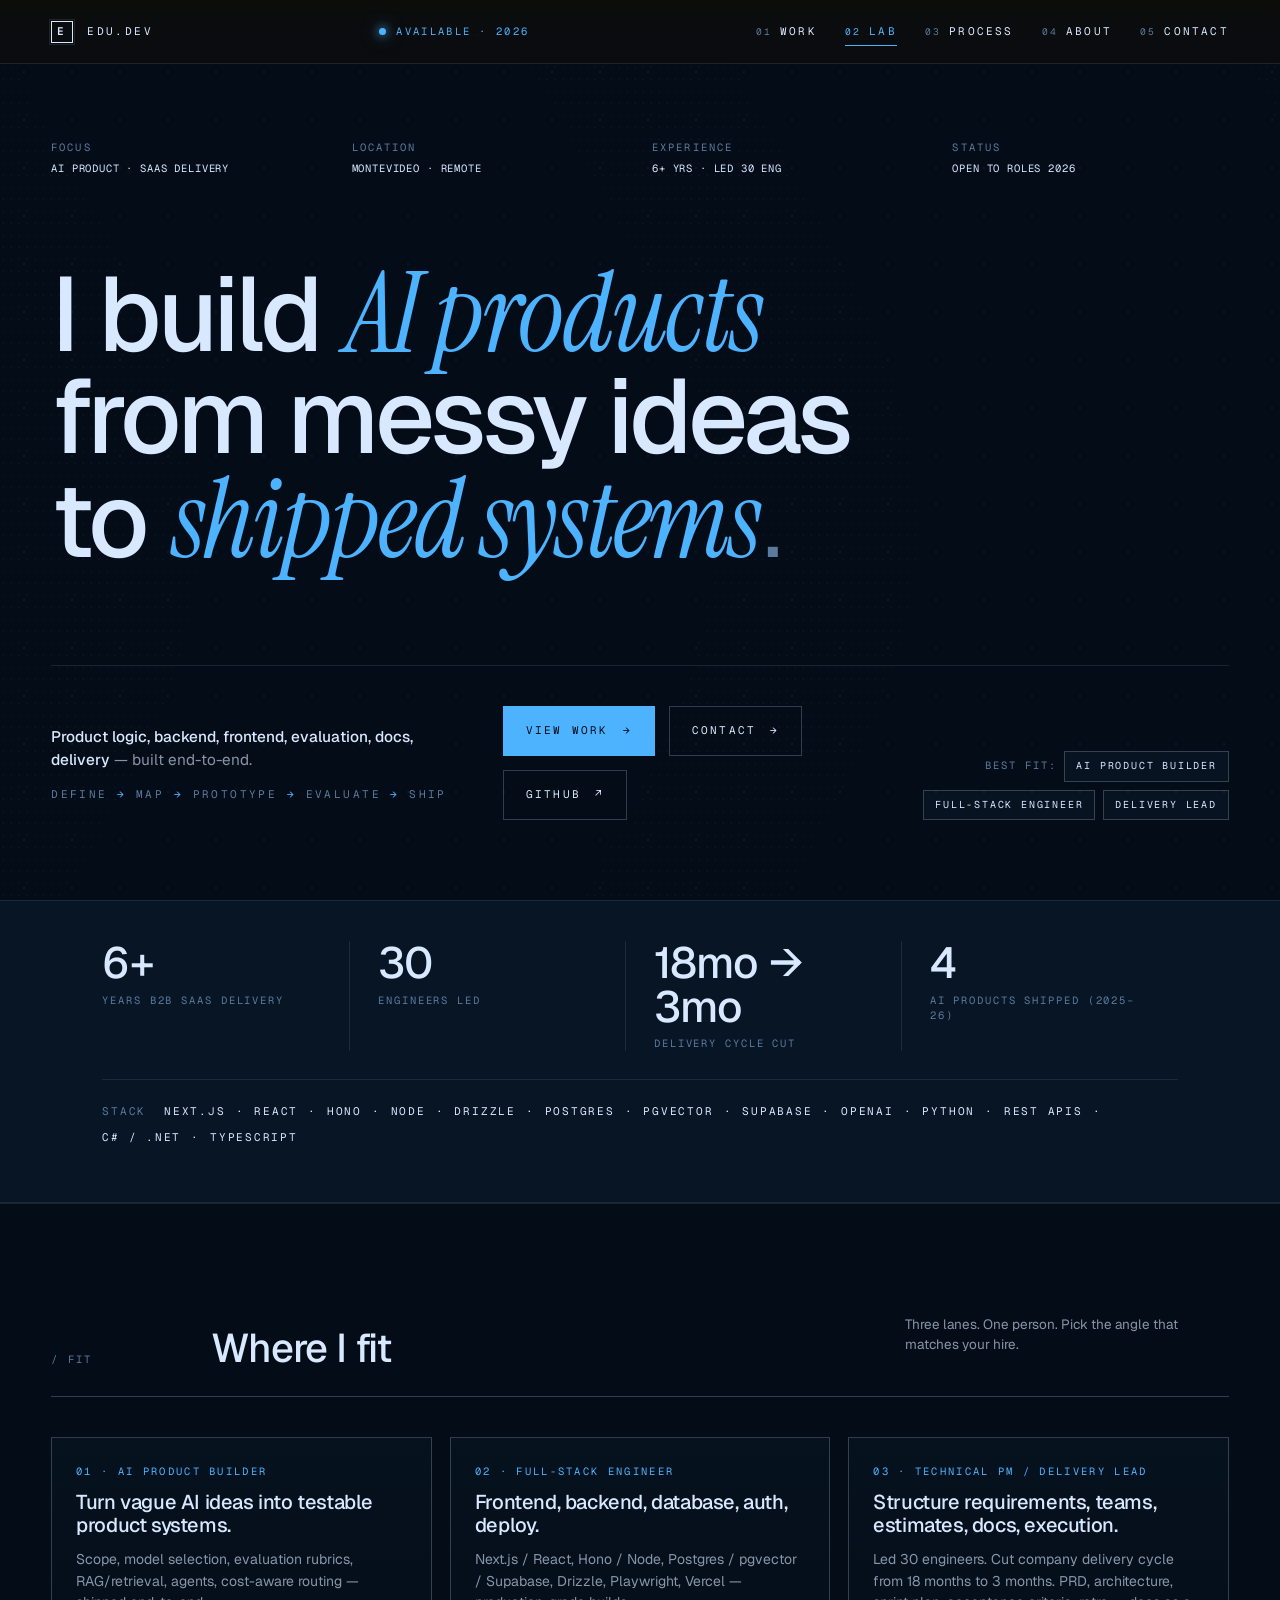
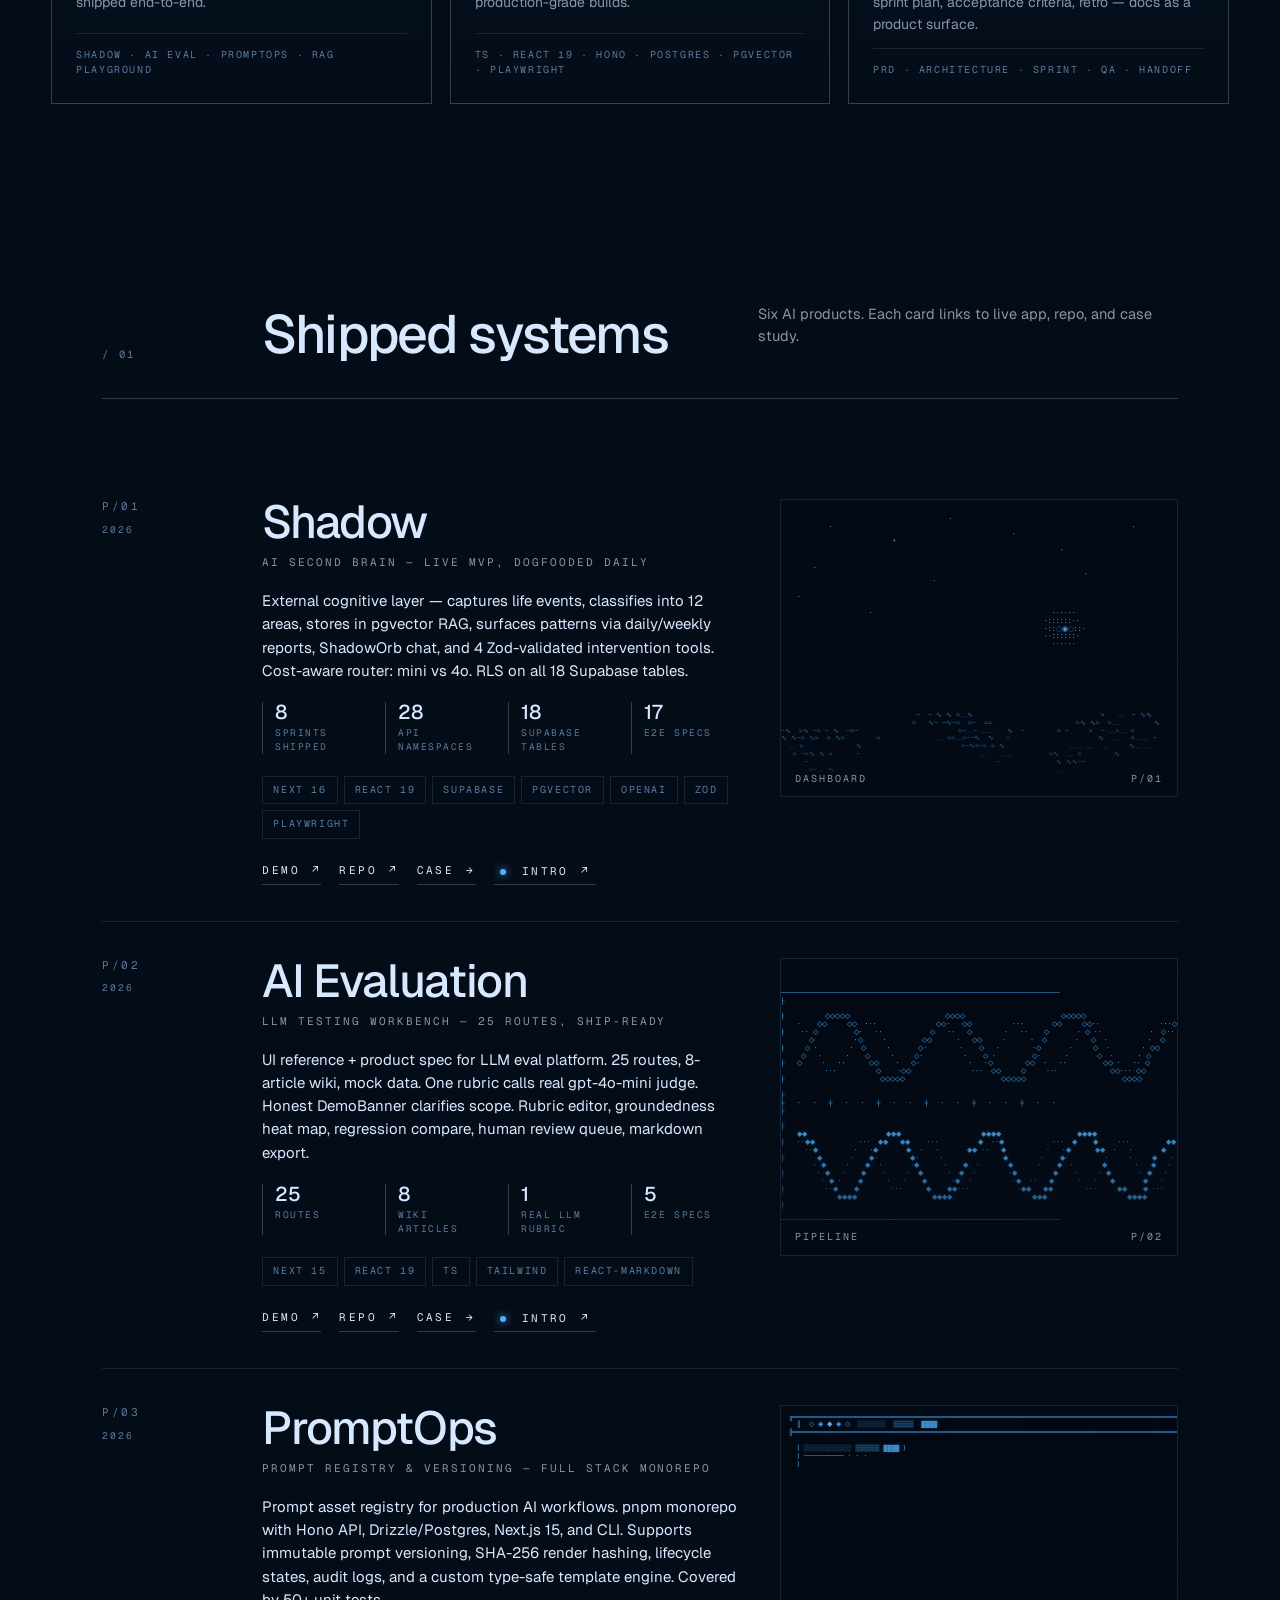
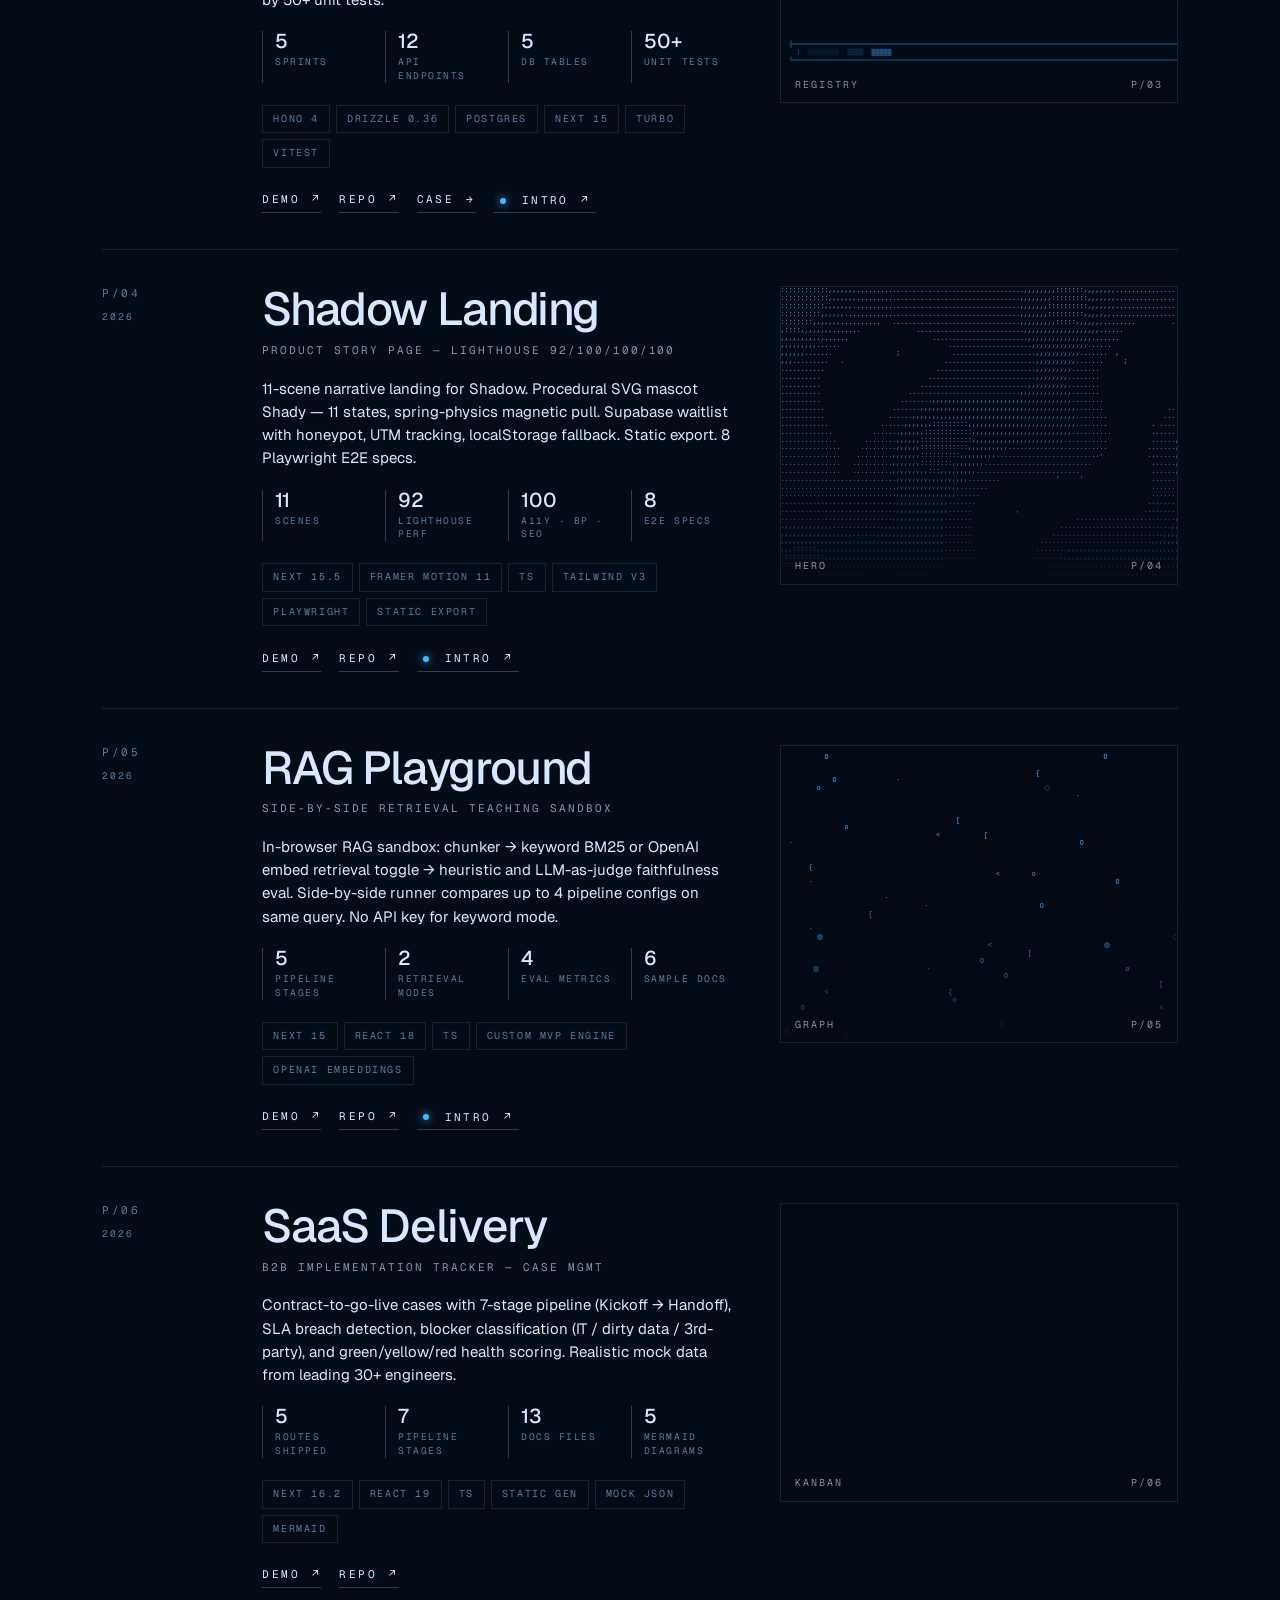
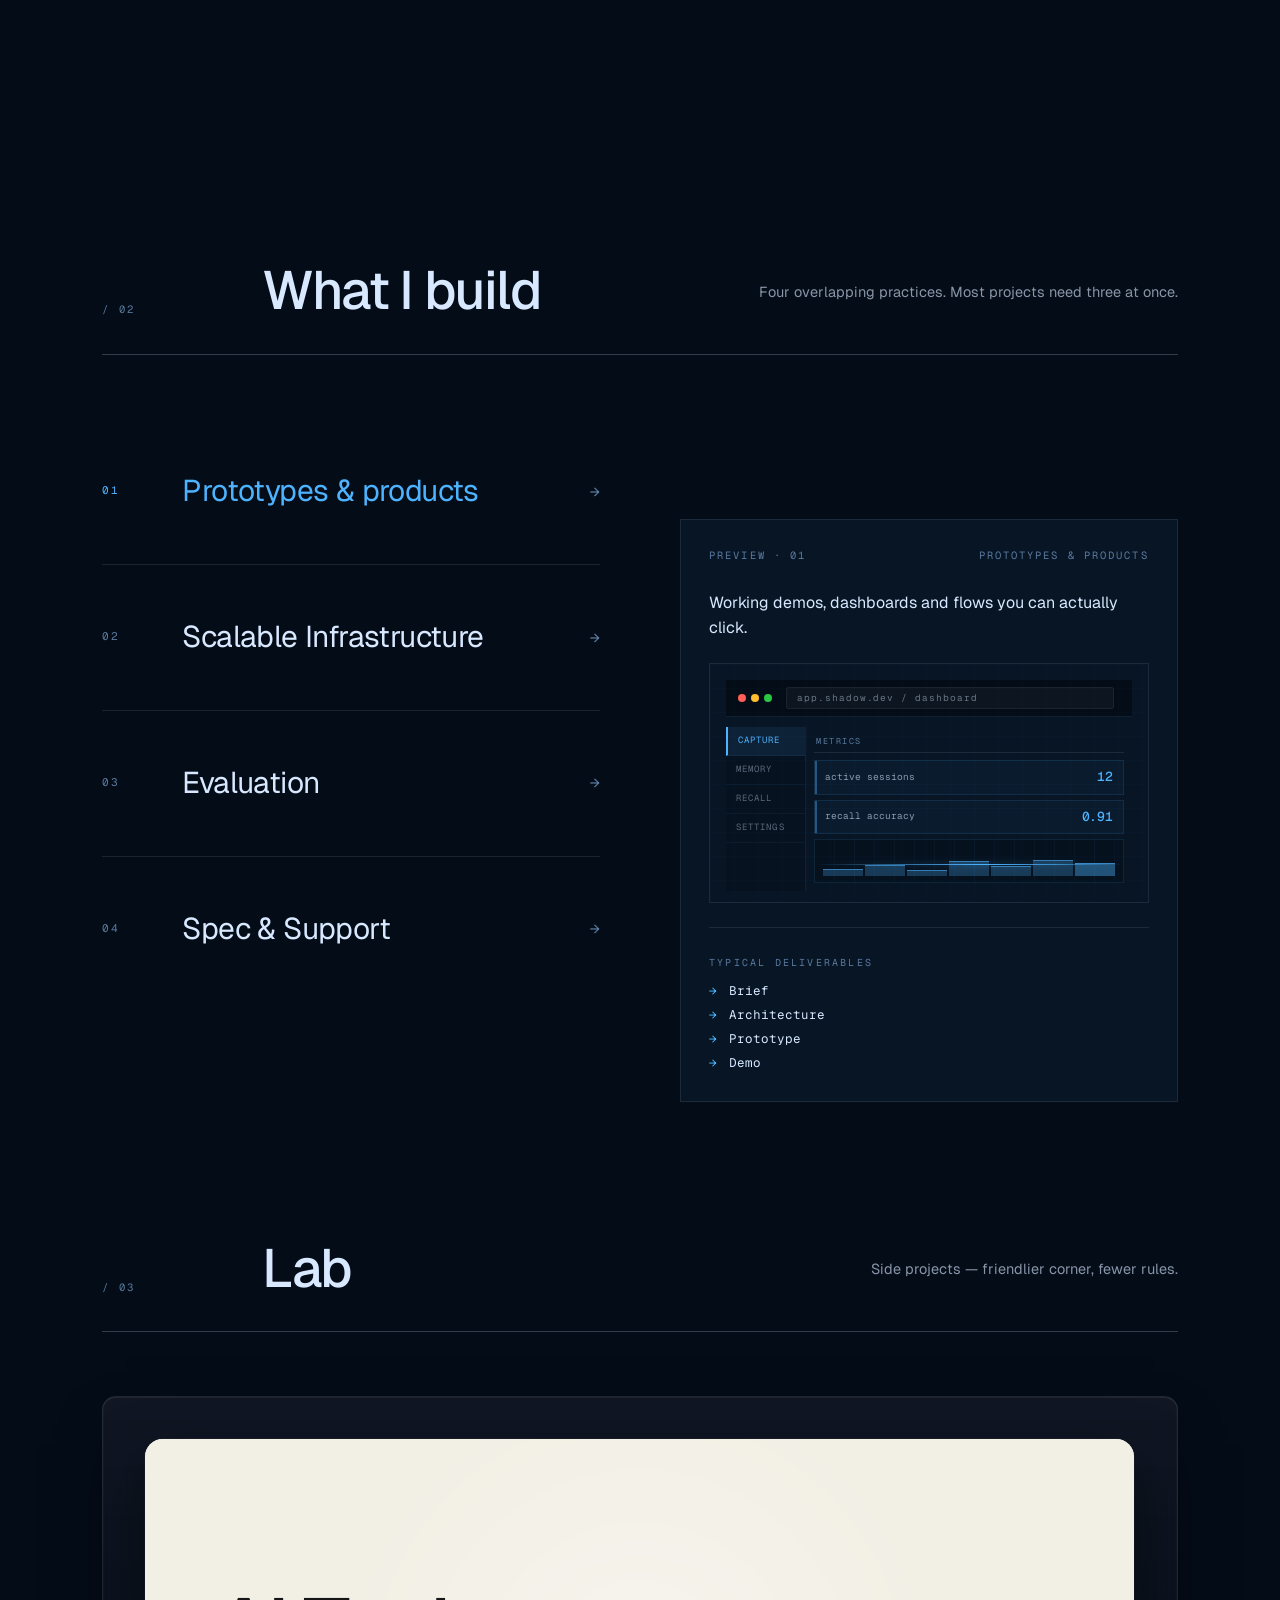
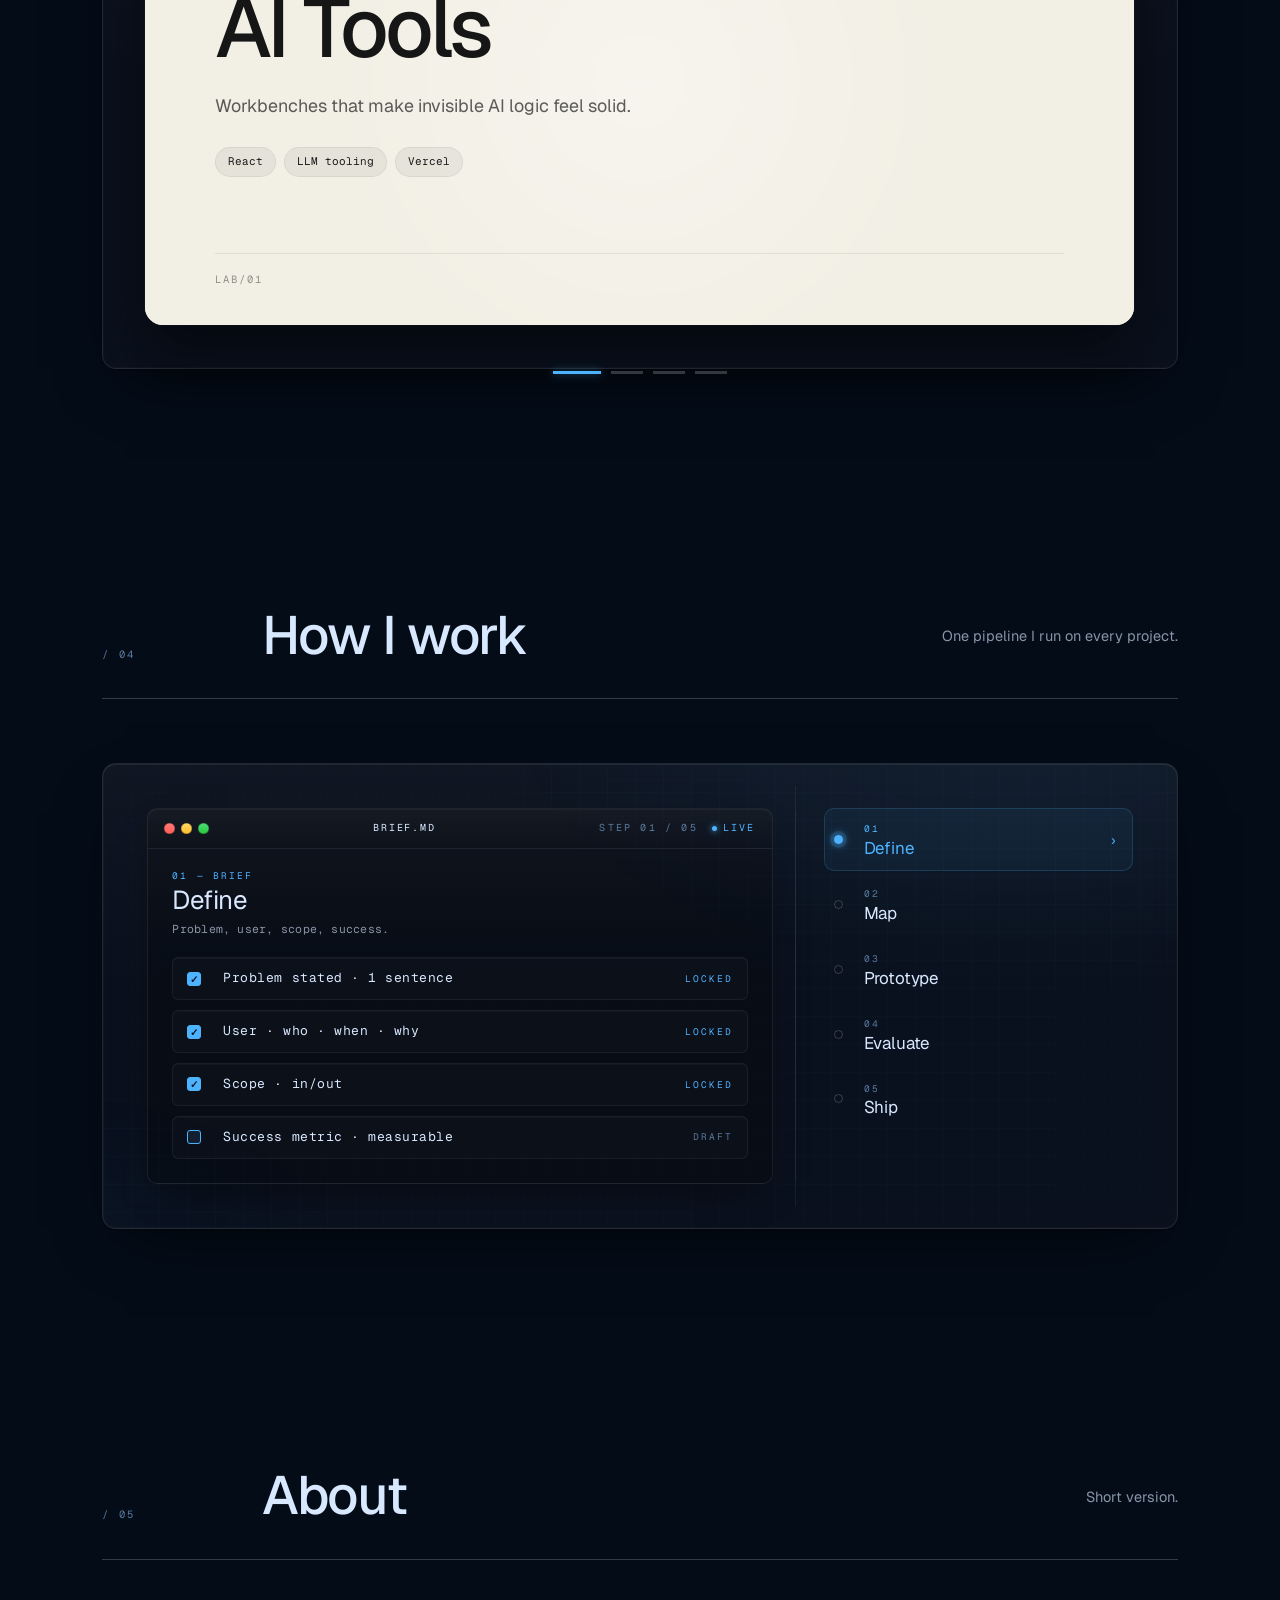
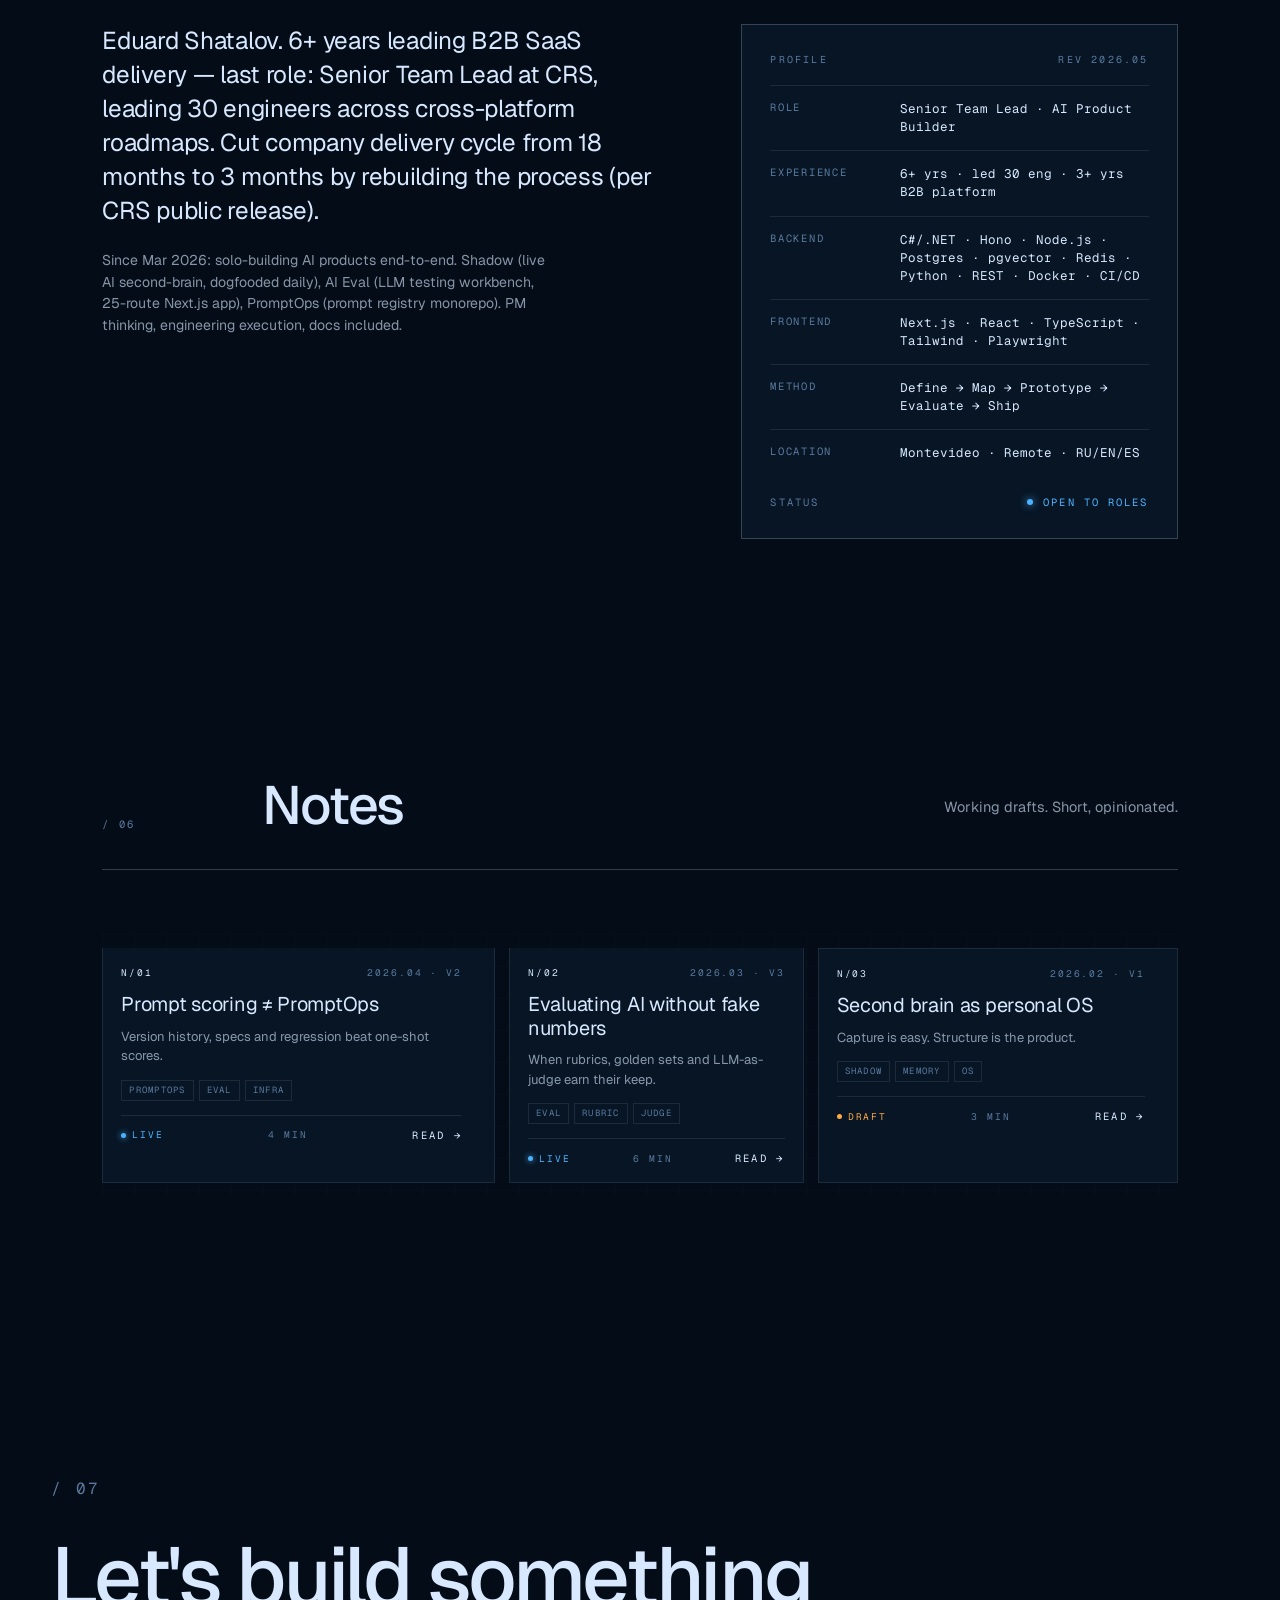
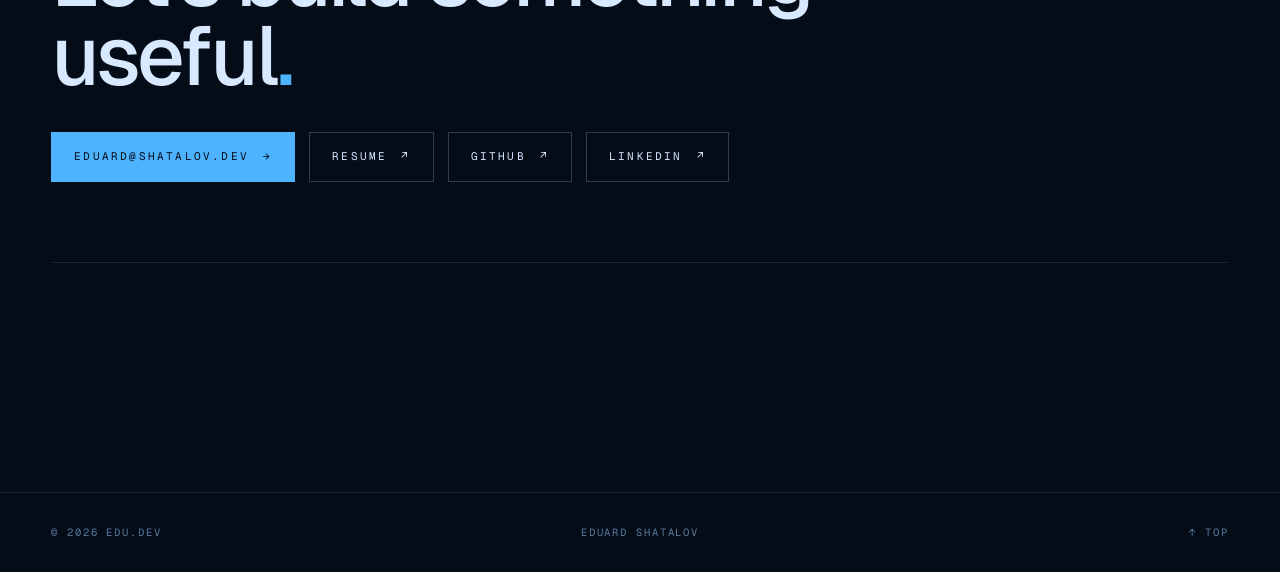
==== index.html @ 013155a0 "fix(portfolio): mobile overflow + correct CRS metric to 18mo → 3mo - Update proof metric: 2yr → 6mo " ====
<!doctype html>
<html lang="en">
<head>
<meta charset="utf-8" />
<meta name="viewport" content="width=device-width, initial-scale=1" />
<title>Eduard Shatalov — AI Product Builder · Technical Delivery Lead</title>
<meta name="description" content="6+ years SaaS delivery. Led 30 engineers, cut delivery cycle 18 months to 3 months. Now shipping AI products end-to-end: Shadow (live MVP), AI Eval, PromptOps. Remote, open to roles." />
<meta property="og:title" content="Eduard Shatalov — AI Product Builder · Technical Delivery Lead">
<meta property="og:description" content="6+ years SaaS delivery. Led 30 engineers, cut delivery cycle 18mo → 3mo. Shipping Shadow, AI Eval, PromptOps. Open to roles 2026.">
<meta property="og:type" content="website">
<meta name="twitter:card" content="summary_large_image">
<link rel="canonical" href="https://edu.dev/">

<link rel="preconnect" href="https://fonts.googleapis.com">
<link rel="preconnect" href="https://fonts.gstatic.com" crossorigin>
<link rel="stylesheet" href="https://fonts.googleapis.com/css2?family=Geist:wght@300;400;500;600;700&family=Geist+Mono:wght@300;400;500&family=Instrument+Serif:ital@0;1&display=swap">

<style>
/* ============================================================
   EDU.DEV — Portfolio shell merged with cinematic intros
   ============================================================ */
:root {
  --ink: #040c18;
  --ink-2: #071525;
  --paper: #d8e8ff;
  --paper-dim: rgba(216, 232, 255, 0.62);
  --muted: #5a7a9e;
  --line: rgba(216, 232, 255, 0.10);
  --line-strong: rgba(216, 232, 255, 0.22);
  --accent: #4db3ff;
  --accent-soft: rgba(77, 179, 255, 0.18);

  --f-display: "Geist", "Helvetica Neue", Helvetica, Arial, sans-serif;
  --f-body:    "Geist", "Helvetica Neue", Helvetica, Arial, sans-serif;
  --f-serif:   "Instrument Serif", "Times New Roman", serif;
  --f-mono:    "Geist Mono", ui-monospace, SFMono-Regular, Menlo, monospace;

  --max: 1440px;
  --pad: clamp(24px, 4vw, 64px);

  /* Emil Kowalski easing system */
  --ease-out:    cubic-bezier(0.23, 1, 0.32, 1);   /* enter, appear */
  --ease-in-out: cubic-bezier(0.77, 0, 0.175, 1);  /* on-screen movement */
  --ease-ui:     cubic-bezier(0.25, 0.1, 0.25, 1); /* hover/color (default ease) */
  --dur-btn:  160ms;  /* button feedback */
  --dur-fast: 220ms;  /* tooltip, small popover */
  --dur-mid:  350ms;  /* reveal, nav */
  --dur-slow: 520ms;  /* modal, drawer, section */
}
* { box-sizing: border-box; }
html, body { margin: 0; padding: 0; background: var(--ink); color: var(--paper); }
body {
  font-family: var(--f-body); font-weight: 400;
  -webkit-font-smoothing: antialiased; text-rendering: optimizeLegibility;
  overflow-x: hidden; line-height: 1.45;
}
a { color: inherit; text-decoration: none; }
button { font: inherit; color: inherit; background: none; border: 0; cursor: pointer; }
::selection { background: var(--accent); color: var(--ink); }

.mono { font-family: var(--f-mono); letter-spacing: 0.02em; }
.up   { text-transform: uppercase; letter-spacing: 0.14em; }
.dim  { color: var(--muted); }
.shell {
  max-width: var(--max); margin: 0 auto;
  padding-left: var(--pad); padding-right: var(--pad);
}

/* ============ INTRO LOADER (ASCII hourglass) ============ */
.intro {
  position: fixed; inset: 0; background: #000; z-index: 100;
  display: grid; place-items: center;
}
.intro canvas { width: 100%; height: 100%; display: block; }
.intro__status {
  position: absolute; bottom: 6vh; left: 50%; transform: translateX(-50%);
  font-family: var(--f-mono); font-size: 11px; letter-spacing: 0.32em;
  color: var(--paper); text-transform: uppercase; opacity: 0;
  display: flex; align-items: center; gap: 14px;
  transition: opacity 0.35s ease;
}
.intro__status .dot {
  width: 6px; height: 6px; background: var(--accent); border-radius: 50%;
  box-shadow: 0 0 12px var(--accent);
}
.intro__corner {
  position: absolute; font-family: var(--f-mono); font-size: 10px;
  letter-spacing: 0.24em; color: rgba(237,235,228,0.5); text-transform: uppercase;
}
.intro__corner--tl { top: 24px; left: 28px; }
.intro__corner--tr { top: 24px; right: 28px; }
.intro__corner--bl { bottom: 24px; left: 28px; }
.intro__corner--br { bottom: 24px; right: 28px; }

/* ============ NAVBAR ============ */
.nav {
  position: fixed; top: 0; left: 0; right: 0; z-index: 60;
  padding: 18px var(--pad);
  display: grid; grid-template-columns: auto 1fr auto; gap: 28px; align-items: center;
  backdrop-filter: blur(8px);
  background: linear-gradient(to bottom, rgba(14,13,11,0.92), rgba(14,13,11,0.55));
  border-bottom: 1px solid var(--line);
}
.nav__brand {
  display: flex; gap: 14px; align-items: center;
  font-family: var(--f-mono); font-size: 11px; letter-spacing: 0.22em; text-transform: uppercase;
}
.nav__brand .mark {
  width: 22px; height: 22px; border: 1px solid var(--paper);
  display: grid; place-items: center; font-weight: 600; font-size: 11px;
  position: relative;
}
.nav__brand .mark::after {
  content: ""; position: absolute; inset: -3px; border: 1px solid var(--line);
}
.nav__status {
  font-family: var(--f-mono); font-size: 10.5px; letter-spacing: 0.22em;
  color: var(--accent); text-transform: uppercase;
  display: flex; align-items: center; gap: 10px; white-space: nowrap;
  padding: 6px 12px;
  justify-self: center;
}
.nav__status .dot {
  width: 7px; height: 7px; background: var(--accent); border-radius: 50%;
  box-shadow: 0 0 10px var(--accent), 0 0 18px rgba(77,179,255,0.6);
  animation: pulse 2.4s ease-in-out infinite;
}
.nav__menu {
  display: flex; gap: 28px; justify-content: flex-end;
  font-family: var(--f-mono); font-size: 11px; letter-spacing: 0.2em; text-transform: uppercase;
}
.nav__menu a {
  position: relative; padding: 4px 0; color: var(--paper);
  transition: color var(--dur-fast) var(--ease-ui), transform var(--dur-fast) var(--ease-out);
}
.nav__menu a .num { color: var(--muted); margin-right: 8px; font-size: 9.5px; }
.nav__menu a:hover { color: var(--accent); transform: translateY(-1px); }
.nav__menu a:hover .num { color: var(--accent); }
@keyframes pulse { 0%,100% { opacity: 1; } 50% { opacity: 0.35; } }
@media (max-width: 1040px) {
  .nav__menu { gap: 18px; }
  .nav__menu a .num { display: none; }
}
@media (max-width: 760px) {
  .nav { grid-template-columns: auto 1fr; gap: 14px; }
  .nav__status { display: none; }
}
@media (max-width: 640px) {
  .nav__menu { gap: 12px; font-size: 10px; }
  .nav__menu a:nth-child(n+4) { display: none; }
}
@media (max-width: 400px) {
  .nav__menu { gap: 10px; font-size: 9.5px; }
  .nav__menu a .num { display: none; }
  .nav__menu a:nth-child(n+3) { display: none; }
}

/* ============ HERO ============ */
.hero {
  position: relative; min-height: 100vh;
  padding: 140px var(--pad) 80px;
  display: flex; flex-direction: column; justify-content: space-between;
  overflow: hidden;
}
.hero__bg { position: absolute; inset: 0; pointer-events: none; opacity: 0.38; mix-blend-mode: screen; }
.hero__bg canvas { width: 100%; height: 100%; display: block; }
.hero__meta {
  display: grid; grid-template-columns: repeat(4, 1fr); gap: 24px;
  font-family: var(--f-mono); font-size: 10.5px; letter-spacing: 0.2em; text-transform: uppercase;
  color: var(--muted); margin-bottom: 56px; position: relative; z-index: 2;
}
.hero__meta div span { color: var(--paper); display: block; margin-top: 6px; letter-spacing: 0.08em; }
.hero__headline {
  position: relative; z-index: 2;
  font-family: var(--f-display); font-weight: 500;
  font-size: clamp(40px, 8.2vw, 132px); line-height: 0.96; letter-spacing: -0.04em;
  margin: 0; max-width: 16ch;
}
.hero__headline em {
  font-family: var(--f-serif); font-style: italic; font-weight: 400;
  color: var(--accent); font-size: 1.05em; letter-spacing: -0.02em; padding: 0 0.04em;
}
.hero__headline .slash { color: var(--muted); font-weight: 300; }
.hero__headline .docs-note {
  font-family: var(--f-serif); font-style: italic; font-weight: 400;
  font-size: 0.52em; color: var(--paper-dim); letter-spacing: 0.01em;
  vertical-align: middle; display: inline-block; margin-top: 0.1em;
}
.hero__foot {
  position: relative; z-index: 2;
  display: grid; grid-template-columns: 1.2fr 1fr 1fr; gap: 40px; align-items: end;
  margin-top: 64px; padding-top: 40px; border-top: 1px solid var(--line);
}
.hero__sub {
  font-size: clamp(15px, 1.2vw, 18px); line-height: 1.5;
  color: var(--paper-dim); max-width: 44ch;
}
.hero__sub b { color: var(--paper); font-weight: 500; }
.hero__cta { display: flex; gap: 14px; flex-wrap: wrap; }
.btn {
  font-family: var(--f-mono); font-size: 11px; letter-spacing: 0.2em; text-transform: uppercase;
  padding: 16px 22px; border: 1px solid var(--line-strong);
  display: inline-flex; align-items: center; gap: 14px; position: relative;
  transition: border-color var(--dur-btn) var(--ease-ui),
              color var(--dur-btn) var(--ease-ui),
              background var(--dur-btn) var(--ease-ui),
              transform var(--dur-btn) var(--ease-out),
              box-shadow var(--dur-btn) var(--ease-out);
  background: transparent;
}
.btn .arrow { font-family: var(--f-mono); }
.btn:active { transform: scale(0.97); }
.btn:hover { border-color: var(--paper); }
.btn--primary { background: var(--accent); color: var(--ink); border-color: var(--accent); }
.btn--primary:hover { background: transparent; color: var(--accent); border-color: var(--accent); }
.btn--primary:active { transform: scale(0.96); }
.hero__tags {
  font-family: var(--f-mono); font-size: 10.5px; letter-spacing: 0.18em; text-transform: uppercase;
  color: var(--muted); text-align: right;
}
.hero__tags span { color: var(--paper); }
.hero__chips {
  display: flex; flex-wrap: wrap; gap: 8px; justify-content: flex-end;
}
.hero__chips .chip {
  font-family: var(--f-mono); font-size: 10px; letter-spacing: 0.18em; text-transform: uppercase;
  color: var(--paper); padding: 7px 11px; border: 1px solid var(--line-strong);
  background: rgba(77,179,255,0.04);
  transition: border-color var(--dur-fast) var(--ease-ui), color var(--dur-fast) var(--ease-ui), background var(--dur-fast) var(--ease-ui);
}
.hero__chips .chip:hover { border-color: var(--accent); color: var(--accent); background: rgba(77,179,255,0.10); }
.hero__chips .chip-lbl { color: var(--muted); padding: 7px 0; }
.hero__sig {
  display: inline-block; margin-top: 14px;
  font-family: var(--f-mono); font-size: 11px; letter-spacing: 0.22em;
  text-transform: uppercase; color: var(--muted);
}
.hero__sig .arrow { color: var(--accent); }
@media (max-width: 820px) {
  .hero__chips { justify-content: flex-start; }
}
@media (max-width: 820px) {
  .hero__meta { grid-template-columns: repeat(2, 1fr); }
  .hero__foot { grid-template-columns: 1fr; gap: 28px; }
  .hero__tags { text-align: left; }
}
@media (max-width: 560px) {
  .hero {
    padding: 110px var(--pad) 56px;
    min-height: auto;
    border-top: 2px solid var(--accent);
  }
  .hero__meta {
    grid-template-columns: 1fr 1fr;
    gap: 14px 20px; margin-bottom: 36px;
    font-size: 9.5px; letter-spacing: 0.16em;
    padding-bottom: 18px; border-bottom: 1px solid var(--line);
  }
  .hero__meta div span { font-size: 11.5px; margin-top: 4px; }
  .hero__headline {
    font-size: clamp(36px, 11vw, 56px);
    line-height: 1.02;
    margin: 0 0 8px;
  }
  .hero__foot {
    margin-top: 28px; padding-top: 24px; gap: 22px;
  }
  .hero__sub { font-size: 14px; }
  .hero__sig { font-size: 10px; letter-spacing: 0.18em; margin-top: 12px; }
  .hero__cta { gap: 10px; }
  .hero__cta .btn { flex: 1 1 auto; padding: 14px 16px; font-size: 10px; letter-spacing: 0.16em; justify-content: center; }
  .hero__chips { gap: 6px; }
  .hero__chips .chip { font-size: 9.5px; padding: 6px 9px; letter-spacing: 0.14em; }
  .hero__chips .chip-lbl { padding: 6px 0; }
}

/* ============ SECTION SCAFFOLDING ============ */
.section { padding: 120px var(--pad); position: relative; }
.section__head {
  display: grid; grid-template-columns: 120px 1fr 1fr; gap: 40px; align-items: end;
  padding-bottom: 36px; border-bottom: 1px solid var(--line-strong); margin-bottom: 64px;
}
.section__head .idx {
  font-family: var(--f-mono); font-size: 10.5px; letter-spacing: 0.22em;
  text-transform: uppercase; color: var(--muted);
}
.section__head h2 {
  margin: 0; font-family: var(--f-display); font-weight: 500;
  font-size: clamp(28px, 4.2vw, 60px); letter-spacing: -0.03em; line-height: 1;
}
.section__head .sub {
  font-size: 14.5px; line-height: 1.55; color: var(--paper-dim);
  max-width: 42ch; justify-self: end;
}
@media (max-width: 820px) {
  .section__head { grid-template-columns: 1fr; gap: 18px; align-items: start; }
  .section__head .sub { justify-self: start; }
}

/* ============ SELECTED WORK ============ */
.systems { display: grid; gap: 0; }
.system {
  display: grid; grid-template-columns: 120px 1.2fr 1fr; gap: 40px;
  padding: 36px 0; border-top: 1px solid var(--line);
  align-items: start; position: relative; transition: padding .35s ease;
}
.system:first-child { border-top: 0; }
.system:hover { padding-left: 14px; padding-right: 14px; }
.system:hover .system__code { color: var(--accent); }
.system:hover .imghost { transform: scale(1.02); }
.system__code {
  font-family: var(--f-mono); font-size: 11px; letter-spacing: 0.22em;
  text-transform: uppercase; color: var(--muted); transition: color .3s;
}
.system__code small {
  display: block; margin-top: 8px; color: var(--muted);
  font-size: 9.5px; letter-spacing: 0.2em;
}
.system__body h3 {
  font-family: var(--f-display); font-weight: 500;
  font-size: clamp(28px, 3.6vw, 48px); letter-spacing: -0.03em; line-height: 1;
  margin: 0 0 10px;
}
.system__kicker {
  font-family: var(--f-mono); font-size: 11px; letter-spacing: 0.18em;
  text-transform: uppercase; color: var(--paper-dim); margin-bottom: 18px;
}
.system__desc { font-size: 15px; line-height: 1.55; color: var(--paper); max-width: 50ch; }
.system__metrics {
  margin-top: 20px; display: grid; grid-template-columns: repeat(4, 1fr); gap: 14px;
  max-width: 56ch;
}
.system__metrics .metric {
  display: flex; flex-direction: column; gap: 4px;
  padding-left: 12px; border-left: 1px solid var(--line-strong);
}
.system__metrics .metric__v {
  font-family: var(--f-display); font-size: 20px; font-weight: 500;
  color: var(--paper); letter-spacing: -0.01em; line-height: 1;
}
.system__metrics .metric__l {
  font-family: var(--f-mono); font-size: 9.5px; letter-spacing: 0.16em;
  text-transform: uppercase; color: var(--muted);
}
@media (max-width: 720px) {
  .system__metrics { grid-template-columns: repeat(2, 1fr); }
}
.system__tags { margin-top: 22px; display: flex; flex-wrap: wrap; gap: 6px; }
.system__tags span {
  font-family: var(--f-mono); font-size: 10px; letter-spacing: 0.16em;
  text-transform: uppercase; color: var(--muted); padding: 6px 10px;
  border: 1px solid var(--line);
}
.system__actions { display: flex; gap: 18px; flex-wrap: wrap; margin-top: 24px; }
.system__view, .system__intro {
  display: inline-flex; align-items: center; gap: 12px;
  font-family: var(--f-mono); font-size: 11px; letter-spacing: 0.22em;
  text-transform: uppercase; color: var(--paper);
  padding-bottom: 4px; border-bottom: 1px solid var(--line-strong);
  background: none; cursor: pointer;
}
.system__view:hover, .system__intro:hover { color: var(--accent); border-color: var(--accent); }
.system__intro .pulse {
  width: 6px; height: 6px; background: var(--accent); border-radius: 50%;
  box-shadow: 0 0 8px var(--accent); margin-right: 4px;
  animation: pulse 1.8s ease-in-out infinite;
}
.system__visual { position: relative; }
.imghost {
  position: relative; aspect-ratio: 4 / 3; background: #040a14;
  border: 1px solid var(--line); overflow: hidden; transition: transform .5s ease;
}
/* ASCII mini-preview card */
.system__ascii-host {
  position: relative; aspect-ratio: 4 / 3; background: #040a14;
  border: 1px solid var(--line); overflow: hidden; transition: transform .5s ease;
  cursor: pointer;
}
.ascii-zoom-rect {
  position: fixed; z-index: 199; background: #040a14; pointer-events: none;
  transition: left .38s cubic-bezier(.4,0,.2,1), top .38s cubic-bezier(.4,0,.2,1),
              width .38s cubic-bezier(.4,0,.2,1), height .38s cubic-bezier(.4,0,.2,1);
}
.system:hover .system__ascii-host { transform: scale(1.02); }
.system__ascii {
  position: absolute; top: 0; left: 0;
  font-size: clamp(3.5px, 0.44vw, 5.5px);
  line-height: 1.18; white-space: pre;
  font-family: 'Courier New', monospace;
  color: #4db3ff;
  display: block; padding: 0; margin: 0;
}
.system__ascii[data-color="warm"]     { color: #ffaa44; text-shadow: 0 0 4px rgba(255,170,68,0.25); }
.system__ascii[data-color="cool"]     { color: #4db3ff; text-shadow: 0 0 4px rgba(77,179,255,0.25); }
.system__ascii[data-color="electric"] { color: #ff5773; text-shadow: 0 0 4px rgba(255,87,115,0.25); }
.system__ascii[data-color="violet"]   { color: #c080ff; text-shadow: 0 0 4px rgba(192,128,255,0.25); }
.system__ascii[data-color="teal"]     { color: #40a8ff; text-shadow: 0 0 4px rgba(64,168,255,0.25); }
.system__img {
  position: absolute; inset: 0; width: 100%; height: 100%;
  object-fit: cover; object-position: top center;
  display: block; transition: transform var(--dur-slow) var(--ease-out), opacity var(--dur-fast) var(--ease-ui);
}
.system:hover .system__img { transform: scale(1.03); }
.system__ascii-host::before {
  content: ""; position: absolute; inset: 0; z-index: 1; pointer-events: none;
  background: linear-gradient(to top, rgba(4,12,24,0.72) 0%, rgba(4,12,24,0.08) 55%, transparent 100%);
}
.system__ascii-label {
  position: absolute; bottom: 0; left: 0; right: 0; z-index: 2;
  display: flex; justify-content: space-between;
  padding: 10px 14px;
  font-family: var(--f-mono); font-size: 10px; letter-spacing: 0.2em;
  text-transform: uppercase; color: rgba(255,255,255,0.55);
  background: linear-gradient(to top, rgba(4,10,20,0.85) 0%, transparent 100%);
}
.imghost__label {
  position: absolute; bottom: 14px; left: 14px; right: 14px;
  font-family: var(--f-mono); font-size: 10px; letter-spacing: 0.2em;
  text-transform: uppercase; color: var(--muted);
  display: flex; justify-content: space-between; z-index: 3;
  text-shadow: 0 1px 4px rgba(0,0,0,0.8);
}
.imghost canvas {
  position: absolute; inset: 0; width: 100%; height: 100%; display: block;
}
.imghost__bloom {
  position: absolute; inset: 0; pointer-events: none;
  mix-blend-mode: screen; filter: blur(7px) saturate(120%); opacity: 0.85;
}
.imghost__grain {
  position: absolute; inset: 0; pointer-events: none; opacity: 0.32; mix-blend-mode: overlay;
  background-image: url("data:image/svg+xml;utf8,<svg xmlns='http://www.w3.org/2000/svg' width='160' height='160'><filter id='n'><feTurbulence type='fractalNoise' baseFrequency='0.9' numOctaves='2' stitchTiles='stitch'/><feColorMatrix values='0 0 0 0 1 0 0 0 0 1 0 0 0 0 1 0 0 0 0.07 0'/></filter><rect width='100%25' height='100%25' filter='url(%23n)'/></svg>");
}
.imghost__vignette {
  position: absolute; inset: 0; pointer-events: none;
  background: radial-gradient(120% 80% at 50% 50%, transparent 50%, rgba(0,0,0,0.85) 100%);
}
/* Tablet: drop fixed code column, 2-col body|visual */
@media (max-width: 1023px) {
  .system { grid-template-columns: 1fr 1fr; gap: 28px; }
  .system__code { grid-column: 1 / -1; display: flex; gap: 10px; align-items: baseline; font-size: 10px; }
  .system__code small { display: inline; margin-top: 0; margin-left: 4px; }
  .system:hover { padding-left: 0; padding-right: 0; }
}
/* Mobile: single col, visual on top */
@media (max-width: 639px) {
  .system { grid-template-columns: 1fr; gap: 14px; padding: 28px 0; }
  .system__visual { order: -1; }
  .system__ascii-host { aspect-ratio: 16 / 9; }
  .system__body h3 { font-size: clamp(22px, 6.5vw, 34px); }
  .system__desc { font-size: 14px; }
  .system__actions { gap: 12px; }
}

/* ============ CAPABILITIES ============ */
.caps { display: grid; grid-template-columns: 1fr 1fr; gap: 80px; }
.caps__list { display: grid; gap: 0; }
.cap {
  display: grid; grid-template-columns: 56px 1fr auto; gap: 24px; align-items: center;
  padding: 22px 0; border-top: 1px solid var(--line); cursor: pointer; transition: padding .25s;
}
.cap:first-child { border-top: 0; }
.cap:hover { padding-left: 8px; }
.cap[aria-current="true"] .cap__title { color: var(--accent); }
.cap[aria-current="true"] .cap__num { color: var(--accent); }
.cap__num { font-family: var(--f-mono); font-size: 11px; letter-spacing: 0.18em; color: var(--muted); }
.cap__title {
  font-family: var(--f-display); font-size: clamp(20px, 2.4vw, 30px);
  letter-spacing: -0.02em; font-weight: 400; transition: color .25s;
}
.cap__arrow { font-family: var(--f-mono); color: var(--muted); transition: transform .25s, color .25s; }
.cap:hover .cap__arrow { transform: translateX(6px); color: var(--paper); }
.caps__preview {
  position: sticky; top: 100px;
  border: 1px solid var(--line); background: var(--ink-2);
  padding: 28px; min-height: 420px; display: flex; flex-direction: column;
}
.caps__preview .head {
  display: flex; justify-content: space-between;
  font-family: var(--f-mono); font-size: 10.5px; letter-spacing: 0.2em;
  text-transform: uppercase; color: var(--muted);
}
.caps__preview .body p {
  font-size: 16px; line-height: 1.55; color: var(--paper);
  margin: 28px 0 0; max-width: 38ch;
}
.caps__preview .deliverables { margin-top: auto; padding-top: 28px; border-top: 1px solid var(--line); }
.caps__preview .deliverables .lbl {
  font-family: var(--f-mono); font-size: 10px; letter-spacing: 0.22em;
  text-transform: uppercase; color: var(--muted); margin-bottom: 12px;
}
.caps__preview .deliverables ul {
  list-style: none; margin: 0; padding: 0; display: grid; gap: 6px;
}
.caps__preview .deliverables li {
  font-family: var(--f-mono); font-size: 12.5px; color: var(--paper);
  display: flex; align-items: baseline; gap: 12px;
}
.caps__preview .deliverables li::before { content: "→"; color: var(--accent); }
@media (max-width: 920px) {
  .caps { grid-template-columns: 1fr; gap: 32px; }
  .caps__preview { position: static; }
}

/* ============ BEST-FIT ROLES ============ */
.fit {
  padding: 96px var(--pad) 64px;
  border-top: 1px solid var(--line);
}
.fit__head {
  display: grid; grid-template-columns: 120px 1fr 1fr; gap: 40px; align-items: end;
  padding-bottom: 28px; border-bottom: 1px solid var(--line-strong); margin-bottom: 40px;
  max-width: var(--max); margin-left: auto; margin-right: auto;
}
.fit__head .idx {
  font-family: var(--f-mono); font-size: 10.5px; letter-spacing: 0.22em;
  text-transform: uppercase; color: var(--muted);
}
.fit__head h2 {
  margin: 0; font-family: var(--f-display); font-weight: 500;
  font-size: clamp(24px, 3.2vw, 40px); letter-spacing: -0.03em; line-height: 1;
}
.fit__head .sub {
  font-size: 13.5px; line-height: 1.5; color: var(--paper-dim);
  max-width: 36ch; justify-self: end;
}
.fit__grid {
  display: grid; grid-template-columns: repeat(3, 1fr); gap: 18px;
  max-width: var(--max); margin: 0 auto;
}
.fit__card {
  padding: 26px 24px; border: 1px solid var(--line-strong);
  background: linear-gradient(180deg, rgba(77,179,255,0.03), rgba(77,179,255,0));
  display: flex; flex-direction: column; gap: 12px; position: relative;
  transition: border-color var(--dur-fast) var(--ease-ui), transform var(--dur-fast) var(--ease-out);
}
.fit__card:hover { border-color: var(--accent); transform: translateY(-2px); }
.fit__card .role {
  font-family: var(--f-mono); font-size: 10.5px; letter-spacing: 0.22em;
  text-transform: uppercase; color: var(--accent);
}
.fit__card h3 {
  margin: 0; font-family: var(--f-display); font-weight: 500;
  font-size: 20px; letter-spacing: -0.02em; line-height: 1.15;
}
.fit__card p {
  margin: 0; font-size: 14px; line-height: 1.55; color: var(--paper-dim);
}
.fit__card .stack {
  margin-top: auto; padding-top: 14px; border-top: 1px solid var(--line);
  font-family: var(--f-mono); font-size: 10px; letter-spacing: 0.16em;
  text-transform: uppercase; color: var(--muted);
}
@media (max-width: 920px) {
  .fit__head { grid-template-columns: 1fr; gap: 16px; align-items: start; }
  .fit__head .sub { justify-self: start; }
  .fit__grid { grid-template-columns: 1fr; }
}

/* ============ PROOF BAR ============ */
.proofbar {
  padding: 40px var(--pad) 56px;
  border-top: 1px solid var(--line); border-bottom: 1px solid var(--line);
  background: var(--ink-2);
}
.proofbar__grid {
  display: grid; grid-template-columns: repeat(4, 1fr); gap: 28px;
  max-width: var(--max); margin: 0 auto 28px;
}
.proofbar__stat {
  display: flex; flex-direction: column; gap: 8px;
  padding-right: 20px; border-right: 1px solid var(--line);
}
.proofbar__stat:last-child { border-right: 0; }
.proofbar__num {
  font-family: var(--f-display); font-size: clamp(28px, 3.4vw, 44px);
  font-weight: 500; letter-spacing: -0.02em; color: var(--paper);
  line-height: 1;
}
.proofbar__lbl {
  font-family: var(--f-mono); font-size: 10.5px; letter-spacing: 0.18em;
  text-transform: uppercase; color: var(--muted);
}
.proofbar__stack {
  display: flex; flex-wrap: wrap; gap: 10px; align-items: center;
  padding-top: 24px; border-top: 1px solid var(--line);
  font-family: var(--f-mono); font-size: 11px; letter-spacing: 0.16em;
  text-transform: uppercase; color: var(--paper);
}
.proofbar__stack span:first-child { color: var(--muted); margin-right: 8px; }
@media (max-width: 820px) {
  .proofbar__grid { grid-template-columns: repeat(2, 1fr); gap: 20px; }
  .proofbar__stat:nth-child(2n) { border-right: 0; }
  .proofbar__stat { border-bottom: 1px solid var(--line); padding-bottom: 16px; }
  .proofbar__stat:nth-last-child(-n+2) { border-bottom: 0; padding-bottom: 0; }
}

/* ============ LAB 3D CARD ============ */
.lab-section { background: var(--ink); }
.lab3d {
  display: grid; grid-template-columns: 1fr; gap: 32px;
  position: relative;
  border: 1px solid var(--line);
  border-radius: 14px;
  padding: 22px;
  background:
    linear-gradient(180deg, rgba(255,255,255,0.025), rgba(255,255,255,0) 50%),
    rgba(16,21,31,0.65);
  backdrop-filter: blur(14px) saturate(140%);
  -webkit-backdrop-filter: blur(14px) saturate(140%);
  box-shadow:
    0 1px 0 rgba(255,255,255,0.05) inset,
    0 0 0 1px rgba(255,255,255,0.02) inset,
    0 1px 2px rgba(0,0,0,0.4),
    0 24px 60px -24px rgba(0,0,0,0.7);
}
.lab3d__stage { perspective: 1600px; perspective-origin: 50% 50%; width: 100%; position: relative; padding: 20px; }
.lab3d__card {
  position: relative; width: 100%; transform-style: preserve-3d; transform-origin: 50% 50%;
  transition: transform 0.6s var(--ease-out); will-change: transform, box-shadow; border-radius: 18px;
}
.winwin {
  width: 100%; background: #F2EFE5; color: #1A1A1A; border-radius: 18px;
  display: flex; flex-direction: column; overflow: hidden; position: relative;
}
.winwin__bar {
  height: 38px; flex: 0 0 38px;
  background: linear-gradient(to bottom, #E8E4D8, #DCD7C8);
  border-bottom: 1px solid rgba(0,0,0,0.08);
  display: grid; grid-template-columns: 80px 1fr 80px; align-items: center;
  padding: 0 14px; transform: translateZ(20px);
}
.winwin__dots { display: flex; gap: 7px; align-items: center; }
.winwin__dots .d { width: 12px; height: 12px; border-radius: 50%; box-shadow: inset 0 0 0 1px rgba(0,0,0,0.08); }
.winwin__dots .d--r { background: #FF6055; }
.winwin__dots .d--y { background: #FFBC2F; }
.winwin__dots .d--g { background: #28C842; }
.winwin__tab {
  text-align: center; font-family: var(--f-mono); font-size: 11px;
  color: rgba(26,26,26,0.55); background: rgba(255,255,255,0.55);
  border: 1px solid rgba(0,0,0,0.06); border-radius: 6px;
  padding: 4px 12px; width: max-content; justify-self: center;
}
.winwin__meta {
  text-align: right; font-family: var(--f-mono); font-size: 10px;
  color: rgba(26,26,26,0.4); letter-spacing: 0.16em; text-transform: uppercase;
}
.winwin__body {
  padding: clamp(40px, 5.5vw, 80px); min-height: clamp(360px, 38vw, 520px);
  display: flex; flex-direction: column; justify-content: center;
  position: relative; background: #F2EFE5;
}
.winwin__shine {
  position: absolute; inset: 0; pointer-events: none;
  background: radial-gradient(600px circle at 30% 0%, rgba(255,255,255,0.55), transparent 50%);
  mix-blend-mode: screen; opacity: 0.6;
}
.winwin__content {
  position: relative; z-index: 2; animation: labFade 0.5s var(--ease-out);
  transform: translateZ(30px);
}
@keyframes labFade {
  from { opacity: 0; transform: translateZ(30px) translateY(10px); }
  to   { opacity: 1; transform: translateZ(30px) translateY(0); }
}
.winwin__title {
  font-family: var(--f-display); font-weight: 500;
  font-size: clamp(40px, 6.5vw, 92px); line-height: 0.98; letter-spacing: -0.04em;
  margin: 0 0 24px; color: #161616;
}
.winwin__copy {
  font-size: clamp(16px, 1.4vw, 20px); line-height: 1.5;
  color: rgba(26,26,26,0.7); max-width: 56ch; margin: 0 0 28px;
}
.winwin__chips { display: flex; flex-wrap: wrap; gap: 8px; }
.winwin__chips span {
  font-family: var(--f-mono); font-size: 11px; padding: 6px 12px;
  background: rgba(0,0,0,0.05); border: 1px solid rgba(0,0,0,0.06);
  border-radius: 999px; color: #1A1A1A;
}
.winwin__foot {
  position: absolute;
  bottom: clamp(24px, 3vw, 40px);
  left: clamp(40px, 5.5vw, 80px);
  right: clamp(40px, 5.5vw, 80px);
  padding-top: 18px; border-top: 1px solid rgba(0,0,0,0.08);
  font-family: var(--f-mono); font-size: 10.5px;
  color: rgba(26,26,26,0.45); letter-spacing: 0.18em; text-transform: uppercase;
  transform: translateZ(15px);
}
/* Lab card flip animation */
@keyframes lab-flip-out { from { opacity:1; transform:perspective(800px) rotateY(0deg); } to { opacity:0; transform:perspective(800px) rotateY(-88deg); } }
@keyframes lab-flip-in  { from { opacity:0; transform:perspective(800px) rotateY(88deg); }  to { opacity:1; transform:perspective(800px) rotateY(0deg); } }
.winwin.flip-out { animation: lab-flip-out 0.2s ease-in  forwards; transform-origin: center; }
.winwin.flip-in  { animation: lab-flip-in  0.22s ease-out forwards; transform-origin: center; }
/* Lab card dark theme (odd index) */
.winwin--dark { background: #07091a; }
.winwin--dark .winwin__body { background: #07091a; }
.winwin--dark .winwin__title { color: #e0ecff; }
.winwin--dark .winwin__copy  { color: #5a7a9a; }
.winwin--dark .winwin__chips span { background: rgba(77,179,255,0.07); border-color: rgba(77,179,255,0.18); color: #4db3ff; }
.winwin--dark .winwin__foot  { color: #2a4060; border-color: rgba(255,255,255,0.06); }
.winwin--dark .winwin__shine { opacity: 0.1; }
.lab3d__tabs {
  display: grid; grid-template-columns: repeat(4, 1fr); border-top: 1px solid var(--line);
}
.lab3d__tab {
  display: flex; flex-direction: column; align-items: flex-start; gap: 10px;
  padding: 22px 22px; border-right: 1px solid var(--line); text-align: left;
  cursor: pointer; color: var(--paper-dim);
  transition: color .25s, background .25s; position: relative;
}
.lab3d__tab:last-child { border-right: 0; }
.lab3d__tab::before {
  content: ""; position: absolute; top: -1px; left: 0; right: 0;
  height: 2px; background: var(--accent);
  transform: scaleX(0); transform-origin: left;
  transition: transform .35s ease;
}
.lab3d__tab[aria-selected="true"]::before { transform: scaleX(1); }
.lab3d__tab[aria-selected="true"] { color: var(--paper); background: rgba(236,232,221,0.03); }
.lab3d__tab:hover { color: var(--paper); }
.lab3d__tab .n {
  font-family: var(--f-mono); font-size: 10.5px; letter-spacing: 0.2em; color: var(--muted);
}
.lab3d__tab[aria-selected="true"] .n { color: var(--accent); }
.lab3d__tab .l {
  font-family: var(--f-display); font-size: 18px; letter-spacing: -0.015em; font-weight: 500;
}
@media (max-width: 720px) {
  .lab3d__tabs { grid-template-columns: repeat(2, 1fr); }
  .lab3d__tab:nth-child(2) { border-right: 0; }
  .lab3d__tab:nth-child(-n+2) { border-bottom: 1px solid var(--line); }
  .lab3d__card { transform: none !important; box-shadow: 0 24px 60px rgba(0,0,0,0.5) !important; }
  .lab3d { padding: 12px; }
  .lab3d__stage { padding: 8px; perspective: none; }
  .winwin__body { padding: 28px 22px 64px; min-height: 320px; }
  .winwin__title { font-size: clamp(28px, 8vw, 40px); margin-bottom: 14px; }
  .winwin__copy  { font-size: 14px; margin-bottom: 18px; }
  .winwin__foot  { bottom: 18px; left: 22px; right: 22px; padding-top: 12px; font-size: 9.5px; }
  .lab3d__nav { display: none; }
  .lab-section .shell { overflow: hidden; }
}

/* ============ PROCESS MAP ============ */
@keyframes stepReveal {
  from { opacity: 0; transform: translateY(20px); }
  to   { opacity: 1; transform: none; }
}
@keyframes art-blink { 0%,100% { opacity: 1; } 50% { opacity: 0.3; } }
@keyframes node-ping {
  0%   { box-shadow: 0 0 0 3px var(--ink-2), 0 0 0 4px rgba(77,179,255,0.35); }
  60%  { box-shadow: 0 0 0 3px var(--ink-2), 0 0 0 10px rgba(77,179,255,0); }
  100% { box-shadow: 0 0 0 3px var(--ink-2), 0 0 0 4px rgba(77,179,255,0.35); }
}
.process {
  display: grid; grid-template-columns: repeat(5, 1fr); gap: 0;
  border-top: 1px solid var(--line-strong);
  position: relative;
}
.process::before {
  content:""; position: absolute; left: 0; right: 0; top: 94px; height: 1px;
  background: linear-gradient(90deg, rgba(77,179,255,0) 0%, rgba(77,179,255,0.3) 10%, rgba(77,179,255,0.3) 90%, rgba(77,179,255,0) 100%);
  pointer-events: none; z-index: 1;
}
.process::after {
  content:""; position: absolute; left: -10%; top: 94px; width: 80px; height: 1px;
  background: linear-gradient(90deg, transparent, var(--accent), transparent);
  filter: blur(0.5px); box-shadow: 0 0 8px var(--accent);
  animation: pipeline-flow 8s linear infinite; z-index: 2;
}
.step {
  padding: 32px 20px 28px 0; border-right: 1px solid var(--line);
  position: relative; min-height: 280px;
  display: flex; flex-direction: column;
  opacity: 0;
  animation: stepReveal .6s var(--ease-out) forwards;
  animation-delay: calc(var(--step-i, 0) * 100ms + 200ms);
}
.step:last-child { border-right: 0; }
.step__num {
  font-family: var(--f-mono); font-size: 10px; letter-spacing: 0.22em; color: var(--muted);
  display: flex; align-items: center; gap: 8px;
}
.step__num::after {
  content:""; flex: 1; height: 1px; background: var(--line); max-width: 24px;
}
.step__title {
  margin-top: 16px; font-family: var(--f-display); font-size: clamp(20px, 2vw, 26px);
  font-weight: 400; letter-spacing: -0.02em; line-height: 1;
}
.step__arrow { position: absolute; top: 32px; right: 8px; font-family: var(--f-mono); color: var(--muted); font-size: 11px; }
.step:last-child .step__arrow { display: none; }
.step__desc { margin-top: 10px; font-size: 13px; line-height: 1.5; color: var(--paper-dim); max-width: 22ch; }
.step__node {
  position: absolute; top: 90px; left: 14px;
  width: 8px; height: 8px; border-radius: 50%;
  background: var(--ink); border: 1px solid var(--accent);
  z-index: 2;
  animation: node-ping 2.8s ease-in-out infinite;
  animation-delay: calc(var(--step-i, 0) * 400ms);
}
.step__art {
  margin-top: 20px; border: 1px solid var(--line);
  background: linear-gradient(160deg, rgba(77,179,255,0.03) 0%, rgba(0,0,0,0.15) 100%);
  padding: 12px 14px; font-family: var(--f-mono); font-size: 10.5px; line-height: 1.6;
  color: var(--paper-dim); min-height: 100px; flex: 1;
  position: relative; overflow: hidden;
  transition: border-color .3s;
}
.step:hover .step__art { border-color: rgba(77,179,255,0.3); }
.step__art::before {
  content:""; position:absolute; inset:0; pointer-events:none;
  background: linear-gradient(180deg, rgba(77,179,255,0.04) 0%, transparent 60%);
  opacity: 0; transition: opacity .3s;
}
.step:hover .step__art::before { opacity: 1; }
.step__art .ttl {
  font-size: 9px; letter-spacing: 0.2em; text-transform: uppercase;
  color: rgba(77,179,255,0.5); margin-bottom: 10px;
  display: flex; align-items: center; gap: 8px;
}
.step__art .ttl::after {
  content:""; flex:1; height:1px; background: rgba(77,179,255,0.15);
}
.step__out {
  padding-top: 14px; border-top: 1px solid var(--line);
  margin-top: 12px;
}
.step__out .lbl { font-family: var(--f-mono); font-size: 9px; letter-spacing: 0.22em; text-transform: uppercase; color: var(--muted); margin-bottom: 6px; }
.step__out .val {
  font-family: var(--f-mono); font-size: 11.5px; color: var(--accent);
  display: inline-flex; align-items: center; gap: 6px;
}
.step__out .val::before { content:"→"; color: var(--muted); }
@media (max-width: 1100px) {
  .process { grid-template-columns: repeat(3, 1fr); }
  .step:nth-child(3n) { border-right: 0; }
}
@media (max-width: 640px) {
  .process { grid-template-columns: repeat(2, 1fr); }
  .step { border-right: 1px solid var(--line); }
  .step:nth-child(2n) { border-right: 0; }
}

/* ============ ABOUT ============ */
.about { display: grid; grid-template-columns: 1.3fr 1fr; gap: 72px; align-items: start; }
.about__copy p {
  font-size: clamp(20px, 1.9vw, 26px); line-height: 1.4;
  letter-spacing: -0.012em; margin: 0 0 22px; max-width: 36ch; font-weight: 400;
}
.about__copy p.dim {
  color: var(--paper-dim); font-size: clamp(14px, 1.1vw, 16px);
  line-height: 1.55; max-width: 50ch; letter-spacing: 0;
}
.passport { border: 1px solid var(--line-strong); background: var(--ink-2); padding: 28px; }
.passport__head {
  display: flex; justify-content: space-between; align-items: baseline;
  font-family: var(--f-mono); font-size: 10px; letter-spacing: 0.22em;
  text-transform: uppercase; color: var(--muted);
  padding-bottom: 18px; border-bottom: 1px solid var(--line);
}
.passport__rows { display: grid; gap: 0; }
.passport__row {
  display: grid; grid-template-columns: 130px 1fr;
  padding: 14px 0; border-bottom: 1px solid var(--line);
  font-family: var(--f-mono); font-size: 12.5px;
}
.passport__row:last-child { border-bottom: 0; }
.passport__row .k {
  color: var(--muted); letter-spacing: 0.16em; text-transform: uppercase; font-size: 10.5px;
}
.passport__row .v { color: var(--paper); }
.passport__foot {
  margin-top: 18px; display: flex; justify-content: space-between; align-items: center;
  font-family: var(--f-mono); font-size: 10.5px; letter-spacing: 0.2em;
  text-transform: uppercase; color: var(--muted);
}
.passport__foot .ok { color: var(--accent); display: flex; align-items: center; gap: 10px; }
.passport__foot .ok::before {
  content: ""; width: 6px; height: 6px; border-radius: 50%;
  background: var(--accent); box-shadow: 0 0 8px var(--accent);
}
@media (max-width: 860px) { .about { grid-template-columns: 1fr; gap: 36px; } }

/* ============ NOTES ============ */
.notes { display: grid; grid-template-columns: repeat(2, 1fr); gap: 0; }
.note {
  padding: 32px 32px 32px 0; border-top: 1px solid var(--line);
  display: grid; grid-template-columns: 80px 1fr; gap: 20px;
  transition: padding .25s; cursor: pointer;
}
.note:hover { padding-left: 14px; }
.note:hover h4 { color: var(--accent); }
.note:nth-child(odd) { border-right: 1px solid var(--line); padding-right: 32px; }
.note:nth-child(-n+2) { border-top: 0; }
.note__code {
  font-family: var(--f-mono); font-size: 10.5px; letter-spacing: 0.18em;
  text-transform: uppercase; color: var(--muted);
}
.note h4 {
  font-family: var(--f-display); font-weight: 400;
  font-size: clamp(20px, 1.9vw, 26px); letter-spacing: -0.015em;
  line-height: 1.15; margin: 0 0 12px; transition: color .25s;
}
.note__sub { font-size: 14px; line-height: 1.5; color: var(--paper-dim); margin: 0 0 22px; max-width: 44ch; }
.note__cta {
  font-family: var(--f-mono); font-size: 10.5px; letter-spacing: 0.22em;
  text-transform: uppercase; color: var(--paper);
  display: inline-flex; align-items: center; gap: 12px;
}
.note__body {
  display: none; grid-column: 1/-1; margin-top: 12px;
  font-size: 14px; line-height: 1.65; color: var(--paper-dim);
  border-left: 2px solid var(--accent); padding-left: 16px;
  max-width: 56ch;
}
.note--open .note__body { display: block; }
.note--open .note__cta { color: var(--accent); }
.note--open { background: rgba(77,179,255,0.025); }
@media (max-width: 820px) {
  .notes { grid-template-columns: 1fr; }
  .note { border-right: 0 !important; padding-right: 0 !important; }
  .note:nth-child(2) { border-top: 1px solid var(--line); }
}

/* ============ CONTACT ============ */
.contact { position: relative; padding: 160px var(--pad); overflow: hidden; }
.contact__bg { position: absolute; inset: 0; opacity: 0.22; pointer-events: none; }
.contact__bg canvas { width: 100%; height: 100%; }
.contact__inner { position: relative; z-index: 2; max-width: 1200px; margin: 0 auto; }
.contact h2 {
  font-family: var(--f-display); font-weight: 500;
  font-size: clamp(36px, 6.5vw, 96px); line-height: 0.96; letter-spacing: -0.04em;
  margin: 0 0 36px; max-width: 18ch;
}
.contact p {
  font-size: clamp(15px, 1.2vw, 18px); color: var(--paper-dim);
  line-height: 1.55; max-width: 56ch; margin: 0 0 48px;
}
.contact__ctas { display: flex; flex-wrap: wrap; gap: 14px; margin-bottom: 80px; }
.contact__sig {
  display: grid; grid-template-columns: repeat(4, 1fr); gap: 24px;
  padding-top: 32px; border-top: 1px solid var(--line);
  font-family: var(--f-mono); font-size: 10.5px;
  letter-spacing: 0.18em; text-transform: uppercase; color: var(--muted);
}
.contact__sig div span { color: var(--paper); display: block; margin-top: 6px; letter-spacing: 0.08em; }
@media (max-width: 720px) { .contact__sig { grid-template-columns: repeat(2, 1fr); } }

/* ============ FOOTER ============ */
.foot {
  padding: 32px var(--pad); border-top: 1px solid var(--line);
  display: grid; grid-template-columns: 1fr 1fr 1fr; gap: 24px; align-items: center;
  font-family: var(--f-mono); font-size: 10.5px;
  letter-spacing: 0.18em; text-transform: uppercase; color: var(--muted);
}
.foot .center { text-align: center; }
.foot .right { text-align: right; }
@media (max-width: 720px) {
  .foot { grid-template-columns: 1fr; text-align: left !important; }
  .foot .center, .foot .right { text-align: left; }
}

/* ============ REVEAL ============ */
.reveal { opacity: 0; transform: translateY(20px); transition: opacity var(--dur-slow) var(--ease-ui), transform var(--dur-slow) var(--ease-out); }
.reveal.in { opacity: 1; transform: none; }

/* ============ ASCII INTRO MODAL ============ */
@keyframes modal-enter {
  from { opacity: 0; transform: scale(0.95); }
  to   { opacity: 1; transform: scale(1); }
}
@keyframes modal-exit {
  from { opacity: 1; transform: scale(1); }
  to   { opacity: 0; transform: scale(0.97); }
}
#am-modal {
  position: fixed; inset: 0; z-index: 200;
  background: #040a14;
  display: none; flex-direction: column;
  font-family: 'Courier New', monospace;
}
#am-modal.open {
  display: flex;
  animation: modal-enter var(--dur-slow) var(--ease-out) both;
}
#am-bar {
  display: flex; align-items: center; justify-content: space-between;
  padding: 0 28px; height: 52px; border-bottom: 1px solid #0c1e38;
  flex-shrink: 0;
}
#am-bar .am-title {
  font-family: var(--f-mono); font-size: 11px; letter-spacing: 0.22em;
  text-transform: uppercase; color: #b8d4ff;
}
#am-bar .am-tag {
  font-family: var(--f-mono); font-size: 10px; letter-spacing: 0.18em;
  color: #4db3ff; margin-left: 16px;
}
.am-actions { display: flex; gap: 12px; }
.am-ctrl {
  font-family: var(--f-mono); font-size: 10px; letter-spacing: 0.22em;
  text-transform: uppercase; color: #4a6a9a;
  padding: 8px 16px; border: 1px solid #0c1e38;
  background: none; cursor: pointer; transition: color .2s, border-color .2s;
}
.am-ctrl:hover { color: #4db3ff; border-color: #4db3ff; }
#am-stage {
  flex: 1; display: flex; align-items: center; justify-content: center;
  padding: 12px; transition: opacity 0.5s ease; overflow: hidden;
}
#am-screen {
  font-size: 9px; line-height: 1.18;
  color: #4db3ff; white-space: pre;
  font-family: 'Courier New', monospace;
  text-shadow: 0 0 6px rgba(77,179,255,0.4);
  display: block; margin: 0; padding: 0;
}
#am-info {
  flex: 1; display: none; align-items: flex-start; justify-content: center;
  padding: 80px 56px 48px; opacity: 0; transition: opacity 0.55s ease; overflow-y: auto;
}
#am-modal[data-color="warm"] #am-screen { color:#ffaa44; text-shadow:0 0 6px rgba(255,170,68,0.4); }
#am-modal[data-color="cool"] #am-screen { color:#4db3ff; text-shadow:0 0 6px rgba(77,179,255,0.4); }
#am-modal[data-color="violet"] #am-screen { color:#c080ff; text-shadow:0 0 6px rgba(192,128,255,0.4); }
#am-modal[data-color="teal"] #am-screen { color:#40a8ff; text-shadow:0 0 6px rgba(64,168,255,0.4); }
#am-modal[data-color="electric"] #am-screen { color:#ff5773; text-shadow:0 0 6px rgba(255,87,115,0.4); }
/* ============ IMAGE LIGHTBOX ============ */
#am-lightbox {
  position: fixed; inset: 0; z-index: 300;
  background: rgba(2,5,14,0.96);
  display: none; align-items: center; justify-content: center;
  cursor: zoom-out;
}
#am-lightbox.open {
  display: flex;
  animation: modal-enter 0.2s var(--ease-out) both;
}
#am-lightbox-img {
  max-width: 88vw; max-height: 88vh;
  border-radius: 6px;
  border: 1px solid rgba(77,179,255,0.14);
  box-shadow: 0 0 0 1px rgba(77,179,255,0.06), 0 40px 80px -16px rgba(0,0,0,0.96);
  pointer-events: none; display: block;
}
/* ============ MODAL INFO PANEL — PRODUCT COVER ============ */
.am-fi-layout {
  display: grid; grid-template-columns: 1.35fr 1fr; gap: 52px;
  max-width: 1180px; width: 100%; align-items: start;
}
@media (max-width:820px) {
  .am-fi-layout { grid-template-columns:1fr; gap:28px; }
  #am-info { padding: 24px 20px; }
}
/* --- Browser Frame --- */
.am-fi-image-wrap { position: relative; }
.am-fi-frame {
  border-radius: 8px; overflow: hidden;
  border: 1px solid rgba(77,179,255,0.14);
  background: #050c18;
  box-shadow:
    0 0 0 1px rgba(77,179,255,0.06),
    0 0 28px -6px rgba(77,179,255,0.1),
    0 32px 64px -16px rgba(0,0,0,0.88);
  transition:
    transform var(--dur-slow) var(--ease-out),
    box-shadow var(--dur-slow) var(--ease-out),
    border-color var(--dur-slow) var(--ease-out);
}
.am-fi-frame:hover {
  transform: translateY(-4px) scale(1.02);
  border-color: rgba(77,179,255,0.28);
  box-shadow:
    0 0 0 1px rgba(77,179,255,0.2),
    0 0 40px -6px rgba(77,179,255,0.18),
    0 40px 80px -16px rgba(0,0,0,0.92);
}
.am-fi-frame-bar {
  height: 30px; background: #060d1b;
  border-bottom: 1px solid rgba(77,179,255,0.08);
  display: flex; align-items: center; padding: 0 12px; gap: 10px;
  position: relative; z-index: 2;
}
.am-fi-frame-dots { display: flex; gap: 5px; }
.am-fi-frame-dots span { width: 8px; height: 8px; border-radius: 50%; }
.am-fi-frame-dots span:nth-child(1) { background: rgba(255,95,80,0.42); }
.am-fi-frame-dots span:nth-child(2) { background: rgba(255,188,46,0.32); }
.am-fi-frame-dots span:nth-child(3) { background: rgba(40,200,80,0.32); }
.am-fi-frame-url {
  flex: 1; text-align: center;
  font-family: var(--f-mono); font-size: 9px; letter-spacing: 0.06em;
  color: rgba(77,179,255,0.25); text-transform: lowercase;
}
/* Image container — holds image + overlay + scan line */
.am-fi-image-container { position: relative; overflow: hidden; }
.am-fi-image {
  width: 100%; display: block;
  object-fit: cover; object-position: top center;
  max-height: 340px; cursor: zoom-in;
  filter: brightness(1.08) contrast(1.04);
  /* soft inner shadow via box-shadow on the container below */
}
/* Hover system-line overlay */
.am-fi-image-overlay {
  position: absolute; bottom: 0; left: 0; right: 0;
  padding: 28px 14px 12px;
  background: linear-gradient(to top, rgba(3,9,22,0.92) 0%, rgba(3,9,22,0.5) 55%, transparent 100%);
  opacity: 0; pointer-events: none;
  transition: opacity 0.28s var(--ease-out);
}
.am-fi-frame:hover .am-fi-image-overlay { opacity: 1; }
.am-fi-overlay-line {
  display: block; font-family: var(--f-mono); font-size: 9.5px;
  color: rgba(77,179,255,0.72); letter-spacing: 0.08em; line-height: 1.9;
}
.am-fi-overlay-line::before { content: '> '; color: rgba(77,179,255,0.35); }
/* Scan line element (boot sequence) */
.am-fi-frame-scan {
  position: absolute; left: 0; right: 0; top: -3px; height: 3px;
  background: linear-gradient(90deg, transparent 0%, rgba(77,179,255,0.55) 50%, transparent 100%);
  pointer-events: none; opacity: 0; z-index: 5;
  box-shadow: 0 0 12px rgba(77,179,255,0.4);
}
.am-fi-image-meta {
  margin-top: 10px;
  font-family: var(--f-mono); font-size: 9px; letter-spacing: 0.1em;
  text-transform: uppercase; color: #2a4060;
  display: flex; justify-content: space-between;
}
/* Boot sequence keyframes */
@keyframes am-glitch {
  0%,100% { opacity:1; filter:none; transform:none; }
  15%      { opacity:0.7; filter:brightness(2) saturate(0); transform:translateX(1px); }
  30%      { opacity:1; filter:none; transform:none; }
  50%      { opacity:0.85; filter:brightness(1.6) hue-rotate(160deg); transform:translateX(-1px); }
  65%      { opacity:1; filter:none; transform:none; }
}
.am-fi-glitch { animation: am-glitch 0.28s steps(1) both; }
/* Boot status line */
.am-fi-boot-status {
  font-family: var(--f-mono); font-size: 9px; letter-spacing: 0.14em;
  text-transform: uppercase; color: #4db3ff;
  margin-top: 10px; height: 14px; opacity: 0;
  transition: opacity 0.3s ease;
}
.am-fi-boot-status::before { content: '● '; font-size: 7px; color: rgba(77,179,255,0.6); }
/* --- Info Side --- */
.am-fi-detail { display: flex; flex-direction: column; }
.am-fi-no {
  font-family: var(--f-mono); font-size: 9px; letter-spacing: 0.18em;
  text-transform: uppercase; color: #4db3ff; margin-bottom: 8px;
}
.am-fi-sub {
  font-size: 22px; letter-spacing: -0.025em; font-family: var(--f-display);
  color: #ccddf8; margin: 0 0 10px; font-weight: 500; line-height: 1.15;
}
.am-fi-desc {
  font-size: 13px; line-height: 1.65; color: #4a6888; margin-bottom: 20px;
}
/* --- Metrics grid --- */
.am-fi-metrics {
  display: grid; grid-template-columns: repeat(4, 1fr); gap: 10px 8px;
  margin-bottom: 20px;
}
.am-fi-metric { border-top: 1px solid rgba(77,179,255,0.08); padding-top: 9px; }
.am-fi-metric-val {
  display: block; font-family: var(--f-mono); font-size: 14px;
  color: #8ac0ec; letter-spacing: -0.01em; font-weight: 600;
  line-height: 1.1; margin-bottom: 4px;
}
.am-fi-metric-key {
  display: block; font-family: var(--f-mono); font-size: 9px;
  letter-spacing: 0.08em; text-transform: uppercase; color: #2e4e6e;
}
/* --- Divider --- */
.am-fi-divider { height: 1px; background: rgba(77,179,255,0.06); margin-bottom: 14px; }
/* --- Decisions compact --- */
.am-fi-decisions-compact { display: flex; flex-direction: column; gap: 5px; margin-bottom: 14px; }
.am-fi-decision-row { display: flex; align-items: baseline; gap: 10px; }
.am-fi-decision-num {
  font-family: var(--f-mono); font-size: 8.5px; letter-spacing: 0.08em;
  color: rgba(77,179,255,0.5); flex-shrink: 0;
}
.am-fi-decision-text {
  font-family: var(--f-mono); font-size: 11px; color: #3e5e7e;
  letter-spacing: 0.02em; line-height: 1.4;
}
/* --- Stack muted line --- */
.am-fi-stack-line {
  display: flex; flex-wrap: wrap; align-items: center; gap: 5px;
  font-family: var(--f-mono); font-size: 9px; letter-spacing: 0.1em;
  text-transform: uppercase; color: #2c4460;
  margin-bottom: 18px;
}
.am-fi-stack-dot { color: #1a2e44; }
/* --- CTAs --- */
.am-fi-links { display: flex; gap: 10px; flex-wrap: wrap; }
.am-fi-link {
  font-family: var(--f-mono); font-size: 9px; letter-spacing: 0.22em;
  text-transform: uppercase; color: #4db3ff;
  padding: 7px 14px; border: 1px solid rgba(77,179,255,0.18);
  text-decoration: none; border-radius: 2px;
  display: flex; align-items: center; gap: 5px;
  transition:
    background var(--dur-fast) var(--ease-ui),
    border-color var(--dur-fast) var(--ease-ui),
    color var(--dur-fast) var(--ease-ui);
}
.am-fi-link:hover { color: #040c18; background: #4db3ff; border-color: #4db3ff; }
.am-fi-link-arrow {
  display: inline-block;
  transition: transform var(--dur-fast) var(--ease-out);
}
.am-fi-link:hover .am-fi-link-arrow { transform: translateX(2px); }
@keyframes fadeIn { from { opacity: 0; } to { opacity: 1; } }

/* ============ V2 — VISUAL ARTIFACTS + MOTION ============ */
.art {
  position: relative; border: 1px solid var(--line);
  background: linear-gradient(180deg, rgba(255,255,255,0.018), rgba(0,0,0,0)), var(--ink-2);
  font-family: var(--f-mono); font-size: 11px; line-height: 1.5;
  color: var(--paper-dim); overflow: hidden;
}
@keyframes blink { 50% { opacity: 0; } }
@keyframes pulse-dot { 0%,100% { opacity: 1; } 50% { opacity: 0.35; } }
@keyframes grid-drift { from { background-position: 0 0, 0 0; } to { background-position: 24px 24px, 24px 24px; } }
@keyframes line-draw { 0% { transform: scaleX(0); transform-origin: left; } 60%,100% { transform: scaleX(1); transform-origin: left; } }
@keyframes pipeline-flow { 0% { left: -10%; opacity: 0; } 6% { opacity: 1; } 94% { opacity: 1; } 100% { left: 100%; opacity: 0; } }
@keyframes boot-in { from { opacity: 0; transform: translateY(8px); } to { opacity: 1; transform: none; } }
@keyframes scanline-roll { from { background-position: 0 0; } to { background-position: 0 4px; } }

/* ============ BODY BACKGROUND SYSTEM ============ */
/* z-index: 50 = above sections, below nav(60)/intro(100)/modal(200) */
/* mix-blend-mode: screen = adds luminosity without covering content  */
body::before {
  content: "";
  position: fixed; inset: 0; pointer-events: none;
  z-index: 50; mix-blend-mode: screen;
  background-image: radial-gradient(circle, rgba(140,190,255,1) 1px, transparent 1px);
  background-size: 48px 48px;
  opacity: 0.06;
}

/* ============ BUTTON HOVER ENHANCEMENTS ============ */
.btn span {
  display: inline-block;
  transition: transform .3s var(--ease-out);
}
.btn:hover span { transform: translateX(4px); }
.btn:hover {
  border-color: var(--paper);
  box-shadow: 0 0 0 1px rgba(216,232,255,0.06), 0 0 18px rgba(216,232,255,0.03);
}
.btn--primary:hover {
  box-shadow: 0 0 0 1px rgba(77,179,255,0.28), 0 0 24px rgba(77,179,255,0.1);
}

/* ============ NAV ACTIVE INDICATOR ============ */
.nav__menu a::after {
  content: ""; position: absolute; bottom: -2px; left: 0; right: 0; height: 1px;
  background: var(--accent); transform: scaleX(0); transform-origin: left;
  transition: transform .3s var(--ease-out);
}
.nav__menu a.is-active { color: var(--accent); }
.nav__menu a.is-active .num { color: var(--accent); }
.nav__menu a.is-active::after { transform: scaleX(1); }

/* ============ SECTION HEAD STAGGER REVEAL ============ */
.section__head.reveal { opacity: 1 !important; transform: none !important; }
.section__head.reveal .idx,
.section__head.reveal h2,
.section__head.reveal .sub {
  opacity: 0; transform: translateY(12px);
  transition: opacity var(--dur-slow) var(--ease-ui), transform var(--dur-slow) var(--ease-out);
}
.section__head.reveal h2   { transition-delay: 80ms; }
.section__head.reveal .sub { transition-delay: 160ms; }
.section__head.reveal.in .idx,
.section__head.reveal.in h2,
.section__head.reveal.in .sub { opacity: 1; transform: none; }

/* ============ SYSTEM CARD BORDER GLOW ============ */
.system__ascii-host {
  transition: transform .5s ease, box-shadow .4s ease;
}
.system:hover .system__ascii-host {
  transform: scale(1.02);
  box-shadow: 0 0 0 1px rgba(77,179,255,0.18), 0 8px 32px -8px rgba(77,179,255,0.12);
}
/* File badge on hover */
.system__ascii-host::after {
  content: attr(data-file);
  position: absolute; top: 10px; right: 10px;
  font-family: var(--f-mono); font-size: 8.5px; letter-spacing: 0.2em;
  text-transform: uppercase; color: rgba(77,179,255,0.7);
  background: rgba(4,10,20,0.82); padding: 3px 8px;
  opacity: 0; transform: translateY(-4px);
  transition: opacity .3s ease, transform .3s ease;
  pointer-events: none;
}
.system:hover .system__ascii-host::after { opacity: 1; transform: none; }

/* ============ CONTACT SIG BOOT SEQUENCE ============ */
.contact__sig div { opacity: 0; }
.contact__sig.booted div {
  animation: boot-in .5s var(--ease-out) both;
}
.contact__sig.booted div:nth-child(1) { animation-delay: 0ms; }
.contact__sig.booted div:nth-child(2) { animation-delay: 140ms; }
.contact__sig.booted div:nth-child(3) { animation-delay: 280ms; }
.contact__sig.booted div:nth-child(4) { animation-delay: 420ms; }

/* ============ PREFERS REDUCED MOTION ============ */
@media (prefers-reduced-motion: reduce) {
  body::before, body::after { display: none; }
  .btn span { transition: none; }
  .section__head.reveal .idx,
  .section__head.reveal h2,
  .section__head.reveal .sub { opacity: 1; transform: none; transition: none; }
  .contact__sig div { opacity: 1; }
  .contact__sig.booted div { animation: none; opacity: 1; }
}

/* CAPS preview artifact host */
.caps__preview { position: relative; }
.cap__art-host {
  margin: 22px 0 24px; min-height: 240px;
  border: 1px solid var(--line); background: var(--ink-2);
  position: relative; overflow: hidden;
}
.cap__art-host::before {
  content:""; position:absolute; inset:0;
  background-image:
    linear-gradient(rgba(77,179,255,0.04) 1px, transparent 1px),
    linear-gradient(90deg, rgba(77,179,255,0.04) 1px, transparent 1px);
  background-size: 24px 24px; pointer-events: none; opacity: 0.6;
  animation: grid-drift 28s linear infinite;
}
.cap__art-host::after {
  content:""; position:absolute; top:8px; right:10px;
  font-family: var(--f-mono); font-size: 9px; letter-spacing: 0.2em;
  color: var(--muted); text-transform: uppercase;
}
.cap__art {
  position: absolute; inset: 0; padding: 16px;
  font-family: var(--f-mono); font-size: 11px; line-height: 1.55;
  color: var(--paper-dim);
  opacity: 0; transform: translateY(8px);
  transition: opacity .4s ease, transform .4s ease;
}
.cap__art.is-on { opacity: 1; transform: none; }

/* artifact 01 — AI prototype mock UI (enhanced) */
@keyframes val-pulse { 0%,100% { opacity: 1; } 50% { opacity: 0.55; } }
@keyframes bar-grow { from { width: 0; } to { width: var(--w, 70%); } }
@keyframes spark-in { from { opacity: 0; transform: scale(0.8); } to { opacity: 1; transform: scale(1); } }
.art-ui { display: grid; grid-template-rows: auto 1fr; gap: 10px; height: 100%; }
.art-ui__top {
  display: flex; align-items: center; gap: 8px;
  padding: 7px 12px; background: rgba(0,0,0,0.38);
  border-bottom: 1px solid rgba(77,179,255,0.12);
}
.art-ui__top .dots { display: flex; gap: 5px; }
.art-ui__top .dots i { width: 8px; height: 8px; border-radius: 50%; display: block; }
.art-ui__top .dots i:nth-child(1) { background: #ff5f57; }
.art-ui__top .dots i:nth-child(2) { background: #febc2e; }
.art-ui__top .dots i:nth-child(3) { background: #28c840; }
.art-ui__top .url {
  color: rgba(216,232,255,0.45); font-size: 9.5px; letter-spacing: 0.1em; flex: 1;
  padding: 3px 10px; background: rgba(255,255,255,0.04); border-radius: 3px;
  border: 1px solid rgba(255,255,255,0.06); margin: 0 6px;
}
.art-ui__cols { display: grid; grid-template-columns: 80px 1fr; gap: 0; min-height: 0; }
.art-ui__nav {
  display: grid; gap: 0; align-content: start;
  border-right: 1px solid rgba(77,179,255,0.10);
  background: rgba(0,0,0,0.15);
}
.art-ui__nav span {
  padding: 7px 10px; font-size: 9px;
  color: rgba(216,232,255,0.40); letter-spacing: 0.12em; text-transform: uppercase;
  border-bottom: 1px solid rgba(77,179,255,0.06); cursor: default;
  transition: background .2s, color .2s;
}
.art-ui__nav span.on {
  color: var(--accent); background: rgba(77,179,255,0.10);
  border-left: 2px solid var(--accent);
}
.art-ui__main { display: grid; gap: 5px; align-content: start; padding: 8px; }
.art-ui__row-label {
  font-size: 8.5px; letter-spacing: 0.18em; text-transform: uppercase;
  color: var(--muted); padding: 0 2px 4px; border-bottom: 1px solid var(--line);
  margin-bottom: 2px;
}
.art-ui__panel {
  background: rgba(77,179,255,0.04); border: 1px solid rgba(77,179,255,0.12);
  padding: 6px 10px; display: flex; align-items: center; justify-content: space-between;
  font-size: 9.5px; position: relative; overflow: hidden;
  transition: border-color .3s;
}
.art-ui__panel::before {
  content:""; position: absolute; left: 0; top: 0; bottom: 0; width: 2px;
  background: var(--accent); opacity: 0.4;
}
.art-ui__panel .v {
  color: var(--accent); font-size: 13px; font-weight: 500;
  letter-spacing: -0.02em; font-variant-numeric: tabular-nums;
  animation: val-pulse 3s ease-in-out infinite;
}
.art-ui__chart {
  height: 44px; border: 1px solid rgba(77,179,255,0.12); position: relative; overflow: hidden;
  background: rgba(0,0,0,0.2);
}
.art-ui__chart::before {
  content:""; position:absolute; inset:0;
  background: repeating-linear-gradient(90deg, transparent, transparent 19px, rgba(77,179,255,0.04) 19px, rgba(77,179,255,0.04) 20px);
}
.art-ui__chart::after {
  content:""; position: absolute; left: 0; right: 0; top: 58%; height: 1px;
  background: linear-gradient(90deg, transparent 0%, rgba(77,179,255,0.2) 10%, var(--accent) 55%, rgba(77,179,255,0.6) 80%, transparent 100%);
  filter: drop-shadow(0 0 3px rgba(77,179,255,0.8));
  animation: line-draw 4.5s ease-in-out infinite;
}
.art-ui__sparkline {
  position: absolute; bottom: 6px; left: 8px; right: 8px; height: 18px;
  display: flex; align-items: flex-end; gap: 2px;
}
.art-ui__sparkline span {
  flex: 1; background: rgba(77,179,255,0.25); border-top: 1px solid rgba(77,179,255,0.55);
  animation: bar-grow 1.2s var(--ease-out) both;
}
.art-ui__sparkline span:nth-child(1) { --w:40%; height: 40%; animation-delay:.05s; }
.art-ui__sparkline span:nth-child(2) { --w:60%; height: 60%; animation-delay:.10s; }
.art-ui__sparkline span:nth-child(3) { --w:30%; height: 30%; animation-delay:.15s; }
.art-ui__sparkline span:nth-child(4) { --w:80%; height: 80%; animation-delay:.20s; }
.art-ui__sparkline span:nth-child(5) { --w:55%; height: 55%; animation-delay:.25s; }
.art-ui__sparkline span:nth-child(6) { --w:90%; height: 90%; animation-delay:.30s; }
.art-ui__sparkline span:nth-child(7) { --w:70%; height: 70%; animation-delay:.35s; color:var(--accent); background: rgba(77,179,255,0.4); }

/* artifact 02 — prompt version tree */
@keyframes tree-in {
  from { opacity: 0; transform: translateX(-6px); }
  to   { opacity: 1; transform: none; }
}
.art-tree { display: grid; gap: 3px; padding: 2px 0; }
.art-tree .row {
  display: grid; grid-template-columns: 52px 14px 1fr 58px; gap: 8px; align-items: center;
  animation: tree-in .35s var(--ease-out) both;
}
.art-tree .row:nth-child(1) { animation-delay: .05s; }
.art-tree .row:nth-child(2) { animation-delay: .12s; }
.art-tree .row:nth-child(3) { animation-delay: .19s; }
.art-tree .row:nth-child(4) { animation-delay: .26s; }
.art-tree .row:nth-child(5) { animation-delay: .33s; }
.art-tree .ver { color: var(--accent); letter-spacing: 0.12em; font-size: 10px; }
.art-tree .ver.dim { color: var(--muted); }
.art-tree .node {
  width: 8px; height: 8px; border: 1px solid var(--accent);
  background: rgba(77,179,255,0.18); border-radius: 50%; position: relative;
}
.art-tree .node.dim { border-color: var(--muted); background: transparent; border-radius: 2px; }
.art-tree .row:not(:last-child) .node::after {
  content:""; position:absolute; left:50%; transform:translateX(-50%); top:100%;
  width:1px; height:11px;
  background: linear-gradient(180deg, rgba(77,179,255,0.5), rgba(77,179,255,0.04));
}
.art-tree .msg { color: var(--paper-dim); font-size: 10.5px; overflow: hidden; text-overflow: ellipsis; white-space: nowrap; }
.art-tree .tag {
  font-size: 8px; letter-spacing: 0.14em; text-transform: uppercase;
  padding: 2px 5px; border: 1px solid var(--line);
  color: var(--muted); justify-self: end;
}
.art-tree .tag.ok { color: var(--accent); border-color: rgba(77,179,255,0.3); background: rgba(77,179,255,0.08); }
.art-tree .tag.warn { color: #ffaa44; border-color: rgba(255,170,68,0.3); }

/* artifact 03 — eval scoreboard */
@keyframes score-row-in {
  from { opacity: 0; transform: translateX(8px); }
  to   { opacity: 1; transform: none; }
}
.art-score { display: grid; gap: 4px; }
.art-score .head {
  display: grid; grid-template-columns: 1fr 52px 52px 46px;
  padding: 4px 8px; font-size: 8.5px; letter-spacing: 0.18em; text-transform: uppercase;
  color: var(--muted); border-bottom: 1px solid var(--line);
}
.art-score .row {
  display: grid; grid-template-columns: 1fr 52px 52px 46px;
  padding: 5px 8px; border: 1px solid var(--line);
  font-size: 10.5px; background: rgba(0,0,0,0.12); align-items: center;
  animation: score-row-in .4s var(--ease-out) both;
}
.art-score .row:nth-child(2) { animation-delay: .06s; }
.art-score .row:nth-child(3) { animation-delay: .12s; }
.art-score .row:nth-child(4) { animation-delay: .18s; }
.art-score .row:nth-child(5) { animation-delay: .24s; }
.art-score .row:nth-child(6) { animation-delay: .30s; }
.art-score .row .nm { color: var(--paper); }
.art-score .row .n { color: var(--accent); text-align: right; font-variant-numeric: tabular-nums; }
.art-score .row .n.bad { color: #ff7a8c; }
.art-score .row .n.warn { color: #ffaa44; }
.art-score .row .delta { text-align: right; font-size: 9px; letter-spacing: 0.08em; }
.art-score .row .delta.up { color: var(--accent); }
.art-score .row .delta.down { color: #ff7a8c; }

/* artifact 04 — docs tree */
.art-docs { display: grid; gap: 1px; }
.art-docs .node {
  display: grid; grid-template-columns: 16px 58px 1fr 48px; align-items: center;
  font-size: 10.5px; padding: 3px 4px; transition: background .2s;
}
.art-docs .node:hover { background: rgba(77,179,255,0.04); }
.art-docs .node .ic { color: var(--muted); font-size: 9px; }
.art-docs .node .pre { color: rgba(216,232,255,0.2); font-size: 10px; }
.art-docs .node .nm { color: var(--paper); }
.art-docs .node .meta {
  color: var(--muted); font-size: 8px; letter-spacing: 0.14em; text-transform: uppercase;
  text-align: right; padding: 1px 5px; border: 1px solid var(--line);
  width: max-content; justify-self: end;
}
.art-docs .node.cur { background: rgba(77,179,255,0.06); border-left: 2px solid var(--accent); }
.art-docs .node.cur .nm { color: var(--accent); }
.art-docs .node.cur .ic { color: var(--accent); }
.art-docs .node.cur .meta { color: var(--accent); border-color: rgba(77,179,255,0.3); }

/* PROCESS — step artifact sub-styles */
@keyframes check-pop {
  from { transform: scale(0.5); opacity: 0; }
  to   { transform: scale(1);   opacity: 1; }
}
.art-check { list-style: none; padding: 0; margin: 0; display: grid; gap: 4px; }
.art-check li { padding: 3px 0; display: flex; gap: 10px; align-items: center; font-size: 10.5px; }
.art-check li::before {
  content:""; width: 9px; height: 9px; border: 1px solid rgba(77,179,255,0.4);
  background: rgba(77,179,255,0.06); flex-shrink: 0; border-radius: 2px;
}
.art-check li.done::before {
  background: var(--accent); border-color: var(--accent);
  box-shadow: 0 0 6px rgba(77,179,255,0.5);
  animation: check-pop .3s var(--ease-out) both;
}
.art-check li.done { color: var(--paper); }
.art-graph { display: grid; grid-template-columns: repeat(3, 1fr); gap: 4px; padding: 4px 0; }
.art-graph span {
  border: 1px solid rgba(77,179,255,0.25); padding: 5px 4px; text-align: center;
  color: var(--accent); font-size: 9px; letter-spacing: 0.10em;
  background: rgba(77,179,255,0.05); transition: background .2s;
}
.art-graph span:hover { background: rgba(77,179,255,0.12); }
.art-graph span.mid { background: rgba(77,179,255,0.14); border-color: rgba(77,179,255,0.4); }
.art-wire { display: grid; gap: 5px; }
@keyframes wire-grow { from { width: 0; opacity: 0; } to { opacity: 1; } }
.art-wire .bar {
  height: 7px; background: rgba(255,255,255,0.05); border: 1px solid var(--line);
  animation: wire-grow .6s var(--ease-out) both;
}
.art-wire .bar.w70 { width: 70%; animation-delay:.05s; }
.art-wire .bar.w50 { width: 50%; background: rgba(77,179,255,0.15); border-color: rgba(77,179,255,0.35); animation-delay:.12s; }
.art-wire .bar.w85 { width: 85%; animation-delay:.19s; }
.art-wire .bar.w40 { width: 40%; animation-delay:.26s; }
.art-wire .bar.w70:last-child { animation-delay:.33s; }
.art-result { display: grid; gap: 3px; }
.art-result .r {
  display: grid; grid-template-columns: 1fr 32px 38px; align-items: center;
  padding: 4px 6px; border: 1px solid var(--line); font-size: 10px;
  background: rgba(0,0,0,0.1); transition: border-color .2s;
}
.art-result .r:hover { border-color: rgba(77,179,255,0.25); }
.art-result .r .nm { color: var(--paper); }
.art-result .r .s { color: var(--accent); text-align: right; font-variant-numeric: tabular-nums; }
.art-result .r .s.bad { color: #ff7a8c; }
.art-result .r .ok { text-align: right; color: var(--accent); font-size: 8px; letter-spacing: 0.14em; text-transform: uppercase; }
.art-result .r .ok.bad { color: #ff7a8c; }
@keyframes pkg-in {
  from { opacity:0; transform: scale(.85); }
  to   { opacity:1; transform: scale(1); }
}
.art-package { display: grid; grid-template-columns: repeat(3, 1fr); gap: 4px; }
.art-package span {
  border: 1px solid rgba(77,179,255,0.25); padding: 8px 2px; text-align: center;
  color: var(--accent); font-size: 8.5px; letter-spacing: 0.16em; text-transform: uppercase;
  background: rgba(77,179,255,0.05); transition: background .2s, border-color .2s;
  animation: pkg-in .4s var(--ease-out) both;
}
.art-package span:nth-child(1) { animation-delay:.05s; }
.art-package span:nth-child(2) { animation-delay:.10s; }
.art-package span:nth-child(3) { animation-delay:.15s; }
.art-package span:nth-child(4) { animation-delay:.20s; }
.art-package span:nth-child(5) { animation-delay:.25s; }
.art-package span:nth-child(6) { animation-delay:.30s; }
.art-package span:hover { background: rgba(77,179,255,0.12); border-color: rgba(77,179,255,0.45); }

/* NOTES — lab journal */
.notes {
  display: grid;
  grid-template-columns: 1.2fr 0.9fr 1.1fr;
  grid-auto-rows: minmax(190px, auto);
  gap: 14px;
  position: relative;
  background:
    linear-gradient(rgba(77,179,255,0.02) 1px, transparent 1px),
    linear-gradient(90deg, rgba(77,179,255,0.02) 1px, transparent 1px);
  background-size: 32px 32px;
  padding: 14px 0;
}
.note {
  display: block; border: 1px solid var(--line); background: var(--ink-2);
  padding: 18px 18px 16px; position: relative; overflow: hidden;
  transition: border-color .25s, transform .25s, box-shadow .25s;
  grid-template-columns: none; grid-column: span 1;
  cursor: pointer;
}
.note:hover, .note:focus-within {
  border-color: var(--accent); transform: translateY(-2px);
  box-shadow: 0 18px 40px rgba(0,0,0,0.45), 0 0 0 1px rgba(77,179,255,0.18);
  padding-left: 18px !important;
}
.note::before {
  content:""; position: absolute; left: 0; top: 0; bottom: 0; width: 2px;
  background: linear-gradient(180deg, var(--accent), transparent 70%);
  opacity: 0; transition: opacity .25s;
}
.note:hover::before { opacity: 1; }
.note__meta {
  display: flex; align-items: center; justify-content: space-between;
  font-family: var(--f-mono); font-size: 9.5px; letter-spacing: 0.2em;
  text-transform: uppercase; color: var(--muted); margin-bottom: 14px;
}
.note__meta .code { color: var(--paper); }
.note h4 {
  font-family: var(--f-display); font-weight: 400;
  font-size: clamp(18px, 1.55vw, 22px); letter-spacing: -0.015em;
  line-height: 1.18; margin: 0 0 10px; transition: color .25s;
}
.note__sub { font-size: 13px; line-height: 1.5; color: var(--paper-dim); margin: 0 0 14px; }
.note__tags { display: flex; flex-wrap: wrap; gap: 5px; margin-bottom: 14px; }
.note__tags span {
  font-family: var(--f-mono); font-size: 9px; letter-spacing: 0.14em;
  text-transform: uppercase; color: var(--muted);
  border: 1px solid var(--line); padding: 3px 7px;
}
.note__foot {
  display: flex; align-items: center; justify-content: space-between;
  font-family: var(--f-mono); font-size: 9.5px; letter-spacing: 0.2em;
  text-transform: uppercase; color: var(--muted);
  padding-top: 12px; border-top: 1px solid var(--line);
}
.note__status { display: inline-flex; align-items: center; gap: 6px; }
.note__status::before {
  content:""; width: 5px; height: 5px; border-radius: 50%; background: var(--muted);
}
.note__status.live::before { background: var(--accent); box-shadow: 0 0 6px var(--accent); animation: pulse-dot 1.6s ease-in-out infinite; }
.note__status.live { color: var(--accent); }
.note__status.draft::before { background: #ffaa44; }
.note__status.draft { color: #ffaa44; }
.note__cta { color: var(--paper); }
@media (max-width: 980px) { .notes { grid-template-columns: 1fr 1fr; } }
@media (max-width: 640px) {
  .notes { grid-template-columns: 1fr; gap: 10px; background: none; padding: 0; }
  .note { padding: 16px 14px; min-width: 0; }
  .note__meta { flex-wrap: wrap; gap: 6px; font-size: 9px; letter-spacing: 0.14em; }
  .note__foot { flex-wrap: wrap; gap: 8px; font-size: 9px; letter-spacing: 0.14em; }
  .note__sub  { font-size: 12.5px; }
  .note h4    { font-size: 17px; }
}

/* SYSTEM card mini preview overlay */
.system__mini {
  position: absolute; right: 10px; bottom: 10px;
  width: 60%; max-width: 240px;
  border: 1px solid var(--line); background: rgba(8,12,20,0.82);
  backdrop-filter: blur(4px);
  font-family: var(--f-mono); font-size: 9.5px; line-height: 1.45;
  color: var(--paper-dim); padding: 8px 10px;
  transform: translateY(6px); opacity: 0;
  transition: transform .35s ease, opacity .35s ease, border-color .35s;
  pointer-events: none;
}
.system:hover .system__mini { transform: none; opacity: 1; border-color: var(--accent); }
.system__mini .h {
  display: flex; align-items: center; justify-content: space-between;
  font-size: 8.5px; letter-spacing: 0.22em; text-transform: uppercase;
  color: var(--muted); margin-bottom: 6px;
}
.system__mini .h .live { color: var(--accent); display: inline-flex; align-items: center; gap: 5px; }
.system__mini .h .live::before {
  content:""; width: 4px; height: 4px; border-radius: 50%; background: var(--accent);
  box-shadow: 0 0 4px var(--accent); animation: pulse-dot 1.4s ease-in-out infinite;
}
.system__mini .lines { display: grid; gap: 2px; }
.system__mini .lines span { display: block; white-space: nowrap; overflow: hidden; text-overflow: ellipsis; }
.system__mini .lines span.ok { color: var(--accent); }
.system__mini .lines span.warn { color: #ffaa44; }
@media (max-width: 760px) { .system__mini { display: none; } }

/* LAB nav arrows + pager */
.lab3d__stage { position: relative; }
.lab3d__tabs[hidden] { display: none !important; }
.lab3d__nav {
  position: absolute; top: 0; bottom: 0;
  z-index: 5;
  width: 40%;
  display: flex; align-items: center;
  font-family: var(--f-mono); font-size: 44px; line-height: 1;
  color: var(--paper);
  background: transparent; border: 0;
  cursor: pointer; user-select: none;
  padding: 0 4%;
  opacity: 0;
  transition: opacity .25s ease, color .25s ease;
}
.lab3d__nav--prev { left: 20px; justify-content: flex-start; }
.lab3d__nav--next { right: 20px; justify-content: flex-end; }
.lab3d__nav > span {
  position: relative; z-index: 2;
  text-shadow: 0 0 18px rgba(77,179,255,0.55);
}
.lab3d__nav:hover { opacity: 1; color: var(--accent); }
.lab3d__nav:focus-visible { opacity: 1; outline: none; }
.lab3d__nav:active { color: var(--paper); }
/* card-edge glow on hover — pseudo-elements unaffected by tilt JS */
.lab3d__stage::before,
.lab3d__stage::after {
  content:""; position: absolute; top: 8%; bottom: 8%; width: 14%;
  pointer-events: none; opacity: 0; z-index: 4;
  transition: opacity .35s ease;
}
.lab3d__stage::before { left: 0;  background: linear-gradient(90deg,  rgba(77,179,255,0.42), rgba(77,179,255,0) 80%); }
.lab3d__stage::after  { right: 0; background: linear-gradient(270deg, rgba(77,179,255,0.42), rgba(77,179,255,0) 80%); }
.lab3d__stage:has(.lab3d__nav--prev:hover)::before { opacity: 1; }
.lab3d__stage:has(.lab3d__nav--next:hover)::after  { opacity: 1; }
.lab3d__pager {
  position: absolute; left: 50%; bottom: -28px; transform: translateX(-50%);
  display: flex; gap: 10px; z-index: 4;
}
.lab3d__pager .dot {
  width: 32px; height: 3px; background: var(--line-strong);
  cursor: pointer; transition: background .25s, box-shadow .25s, width .25s;
}
.lab3d__pager .dot.on {
  width: 48px; background: var(--accent);
  box-shadow: 0 0 8px rgba(77,179,255,0.45);
}
@media (max-width: 720px) {
  .lab3d__nav { font-size: 30px; padding: 0 5%; width: 45%; }
}

/* ============ PROCESS CONSOLE — Apple polish ============ */
.console {
  --r-lg: 14px;
  --r-md: 10px;
  --r-sm: 6px;
  position: relative;
  display: grid;
  grid-template-columns: 1fr 360px;
  gap: 0;
  align-items: stretch;
  border: 1px solid var(--line);
  border-radius: var(--r-lg);
  background:
    linear-gradient(180deg, rgba(255,255,255,0.025), rgba(255,255,255,0) 50%),
    rgba(16,21,31,0.65);
  backdrop-filter: blur(14px) saturate(140%);
  -webkit-backdrop-filter: blur(14px) saturate(140%);
  padding: 22px;
  overflow: hidden;
  box-shadow:
    0 1px 0 rgba(255,255,255,0.05) inset,
    0 0 0 1px rgba(255,255,255,0.02) inset,
    0 1px 2px rgba(0,0,0,0.4),
    0 24px 60px -24px rgba(0,0,0,0.7);
}
.console__bg {
  position: absolute; inset: 0; pointer-events: none; z-index: 0;
  background:
    radial-gradient(900px 460px at 85% -10%, rgba(77,179,255,0.07), transparent 60%),
    radial-gradient(700px 360px at -10% 110%, rgba(77,179,255,0.04), transparent 60%),
    linear-gradient(rgba(77,179,255,0.020) 1px, transparent 1px),
    linear-gradient(90deg, rgba(77,179,255,0.020) 1px, transparent 1px);
  background-size: auto, auto, 28px 28px, 28px 28px;
  opacity: 0.95;
  animation: grid-drift 32s linear infinite;
}
.console > *:not(.console__bg) { position: relative; z-index: 1; }

/* RAIL */
.console__rail {
  display: flex; flex-direction: column; gap: 2px;
  padding: 22px 22px 22px 28px;
  position: relative;
  border-left: 1px solid rgba(255,255,255,0.06);
}
.console__rail::before {
  content:""; position: absolute; left: -1px; top: 24px; bottom: 24px; width: 1px;
  background: linear-gradient(180deg, rgba(255,255,255,0.04), rgba(255,255,255,0.08), rgba(255,255,255,0.04));
  z-index: 0;
}
.console__rail::after {
  content:""; position: absolute; left: -1px; top: 24px; width: 1px;
  height: var(--rail-fill, 0%);
  background: linear-gradient(180deg, var(--accent), rgba(77,179,255,0.3));
  box-shadow: 0 0 12px var(--accent);
  transition: height .7s var(--ease-out);
  z-index: 1;
}
.console__step {
  display: grid;
  grid-template-columns: 18px minmax(0,1fr) 14px;
  gap: 12px; align-items: center;
  padding: 14px 10px;
  border: 0; background: transparent; cursor: pointer;
  text-align: left; color: var(--paper-dim);
  font-family: inherit;
  border-radius: var(--r-md);
  transition: background .25s ease, color .25s ease;
  position: relative;
}
.console__step:hover { background: rgba(255,255,255,0.025); color: var(--paper); }
.console__step .lead { display: grid; gap: 4px; min-width: 0; }
.console__step .n {
  font-family: var(--f-mono); font-size: 9.5px; letter-spacing: 0.22em;
  color: var(--muted); transition: color .25s; text-transform: uppercase;
}
.console__step .t {
  font-family: var(--f-display); font-size: 17px; letter-spacing: -0.01em;
  font-weight: 400; line-height: 1; color: var(--paper);
}
.console__step .out {
  display: none;
}
.console__step .ol {
  font-family: var(--f-mono); font-size: 11px; letter-spacing: 0.04em;
  color: var(--paper-dim);
  white-space: nowrap; overflow: hidden; text-overflow: ellipsis;
}
.console__step .of {
  font-family: var(--f-mono); font-size: 8.5px; letter-spacing: 0.2em;
  color: var(--muted); text-transform: uppercase;
}
.console__step .hint {
  font-family: var(--f-mono); color: var(--muted); font-size: 14px; opacity: 0;
  transition: opacity .25s, transform .25s, color .25s;
}
.console__step:hover .hint { opacity: 1; transform: translateX(2px); color: var(--paper-dim); }
.console__step .dot {
  width: 9px; height: 9px; border-radius: 50%;
  border: 1px solid rgba(255,255,255,0.18); background: transparent;
  transition: background .25s, border-color .25s, box-shadow .25s;
}
.console__step.is-active {
  background: rgba(77,179,255,0.06);
  box-shadow: 0 0 0 1px rgba(77,179,255,0.18) inset;
}
.console__step.is-active .n { color: var(--accent); }
.console__step.is-active .t { color: var(--accent); }
.console__step.is-active .ol { color: var(--accent); }
.console__step.is-active .of { color: rgba(77,179,255,0.7); }
.console__step.is-active .hint { opacity: 1; color: var(--accent); }
.console__step.is-active .dot {
  background: var(--accent); border-color: var(--accent);
  box-shadow: 0 0 0 4px rgba(77,179,255,0.14), 0 0 10px var(--accent);
  animation: pulse-dot 1.6s ease-in-out infinite;
}
.console__step.is-done .dot { background: var(--accent); border-color: var(--accent); opacity: 0.85; }
.console__step.is-done .n  { color: var(--paper-dim); }
.console__step.is-done .t  { color: var(--paper); }
.console__step.is-done .ol { color: var(--paper-dim); }

/* MAIN */
.console__main {
  display: flex; flex-direction: column; min-width: 0;
  padding: 22px;
}

/* STAGE — Apple-styled */
.console__stage {
  position: relative;
  border: 1px solid rgba(255,255,255,0.08);
  border-radius: var(--r-md);
  background:
    linear-gradient(180deg, rgba(255,255,255,0.022), rgba(255,255,255,0) 40%),
    rgba(0,0,0,0.28);
  padding: 0;
  flex: 1;
  min-height: 360px;
  display: flex; flex-direction: column;
  overflow: hidden;
  box-shadow:
    0 1px 0 rgba(255,255,255,0.04) inset,
    0 16px 40px -20px rgba(0,0,0,0.7);
}
.stage__bar {
  display: grid;
  grid-template-columns: auto 1fr auto;
  gap: 14px;
  align-items: center;
  padding: 12px 16px;
  border-bottom: 1px solid rgba(255,255,255,0.05);
  background: linear-gradient(180deg, rgba(255,255,255,0.025), rgba(255,255,255,0));
  font-family: var(--f-mono); font-size: 10px; letter-spacing: 0.22em;
  text-transform: uppercase; color: var(--muted);
}
.stage__bar .dots { display: inline-flex; gap: 6px; }
.stage__bar .dots i {
  width: 11px; height: 11px; border-radius: 50%;
  display: block;
  box-shadow: 0 0 0 0.5px rgba(0,0,0,0.4) inset;
}
.stage__bar .dots i:nth-child(1) { background: linear-gradient(180deg, #ff7a7a, #ff5f57); }
.stage__bar .dots i:nth-child(2) { background: linear-gradient(180deg, #ffd866, #febc2e); }
.stage__bar .dots i:nth-child(3) { background: linear-gradient(180deg, #4fdb78, #28c840); }
.stage__bar .file { color: var(--paper); text-align: center; letter-spacing: 0.18em; }
.stage__bar .meta { display: inline-flex; gap: 14px; justify-self: end; }
.stage__bar .live { display: inline-flex; align-items: center; gap: 6px; color: var(--accent); }
.stage__bar .live::before {
  content:""; width: 5px; height: 5px; border-radius: 50%;
  background: var(--accent); box-shadow: 0 0 6px var(--accent);
  animation: pulse-dot 1.6s ease-in-out infinite;
}
.stage__head {
  padding: 20px 24px 0;
  display: grid; gap: 4px;
  animation: fade-up .35s var(--ease-out);
}
.stage__head .sh-n {
  font-family: var(--f-mono); font-size: 9.5px; letter-spacing: 0.22em;
  color: var(--accent); text-transform: uppercase;
}
.stage__head .sh-t {
  font-family: var(--f-display); font-size: 26px; letter-spacing: -0.02em;
  font-weight: 400; color: var(--paper); line-height: 1;
}
.stage__head .sh-d {
  font-family: var(--f-mono); font-size: 11.5px; letter-spacing: 0.02em;
  color: var(--paper-dim); margin-top: 4px;
}
.stage__body {
  padding: 20px 24px 24px;
  flex: 1;
  font-family: var(--f-mono);
  animation: fade-up .45s var(--ease-out);
  display: flex; flex-direction: column;
}
@keyframes fade-up {
  from { opacity: 0; transform: translateY(8px); }
  to   { opacity: 1; transform: none; }
}

/* LARGE ARTIFACTS in stage */
.big-check { display: grid; gap: 10px; align-content: start; flex: 1; }
.big-check .row {
  display: grid; grid-template-columns: 22px 1fr auto;
  align-items: center; gap: 14px; padding: 11px 14px;
  border: 1px solid rgba(255,255,255,0.06);
  border-radius: var(--r-sm);
  background: rgba(255,255,255,0.018);
  box-shadow: 0 1px 0 rgba(255,255,255,0.03) inset;
  opacity: 0; transform: translateX(-8px);
  animation: row-in .45s ease forwards;
}
.big-check .row:nth-child(1) { animation-delay: .05s; }
.big-check .row:nth-child(2) { animation-delay: .15s; }
.big-check .row:nth-child(3) { animation-delay: .25s; }
.big-check .row:nth-child(4) { animation-delay: .35s; }
@keyframes row-in { to { opacity: 1; transform: none; } }
.big-check .box {
  width: 14px; height: 14px; border-radius: 3px; border: 1px solid var(--accent);
  background: rgba(77,179,255,0.10); position: relative;
}
.big-check .row.done .box { background: var(--accent); }
.big-check .row.done .box::after {
  content:"✓"; position: absolute; inset: 0; display: grid; place-items: center;
  font-size: 10px; color: var(--ink-2); font-weight: 700;
}
.big-check .lbl { color: var(--paper); font-size: 13px; letter-spacing: 0.04em; }
.big-check .meta {
  font-size: 9.5px; letter-spacing: 0.2em; text-transform: uppercase; color: var(--muted);
}
.big-check .row.done .meta { color: var(--accent); }

.big-graph {
  position: relative; flex: 1; min-height: 180px;
  display: grid; grid-template-columns: repeat(4, 1fr); grid-template-rows: repeat(3, 1fr);
  gap: 14px; padding: 6px;
}
.big-graph .node {
  border: 1px solid rgba(77,179,255,0.5); border-radius: var(--r-sm);
  padding: 10px 8px;
  text-align: center; color: var(--accent); font-size: 11px; letter-spacing: 0.14em;
  background: rgba(77,179,255,0.05); position: relative; z-index: 2;
  text-transform: uppercase;
  box-shadow: 0 1px 0 rgba(255,255,255,0.04) inset;
}
.big-graph .node.hub {
  background: rgba(77,179,255,0.18);
  box-shadow: 0 0 12px rgba(77,179,255,0.25) inset;
}
.big-graph svg {
  position: absolute; inset: 0; width: 100%; height: 100%; z-index: 1;
  pointer-events: none;
}
.big-graph svg line {
  stroke: rgba(77,179,255,0.45); stroke-width: 1;
  stroke-dasharray: 4 6;
  animation: dash-shift 18s linear infinite;
}
@keyframes dash-shift { to { stroke-dashoffset: -200; } }

.big-wire {
  display: grid; grid-template-columns: 100px 1fr; gap: 18px; flex: 1; min-height: 160px;
}
.big-wire .side { display: grid; gap: 8px; align-content: start; }
.big-wire .side span {
  font-size: 9.5px; letter-spacing: 0.16em; text-transform: uppercase;
  color: var(--muted); border: 1px solid rgba(255,255,255,0.07); padding: 7px 10px;
  border-radius: var(--r-sm); background: rgba(255,255,255,0.015);
}
.big-wire .side span.on { color: var(--accent); border-color: var(--accent); background: rgba(77,179,255,0.06); }
.big-wire .canvas {
  display: grid; gap: 10px; align-content: start;
  border: 1px solid rgba(255,255,255,0.06); border-radius: var(--r-sm);
  padding: 16px; background: rgba(0,0,0,0.18);
}
.big-wire .bar { height: 14px; background: rgba(255,255,255,0.05); border: 1px solid rgba(255,255,255,0.06); border-radius: 3px; position: relative; overflow: hidden; }
.big-wire .bar.act { border-color: var(--accent); background: rgba(77,179,255,0.10); }
.big-wire .bar::after {
  content:""; position: absolute; left: 0; top: 0; bottom: 0; width: 0;
  background: linear-gradient(90deg, rgba(77,179,255,0.30), rgba(77,179,255,0));
  animation: bar-fill 1.8s var(--ease-out) forwards;
}
.big-wire .bar.w55::after { animation-delay: .05s; --w: 55%; }
.big-wire .bar.w80::after { animation-delay: .15s; --w: 80%; }
.big-wire .bar.w40::after { animation-delay: .25s; --w: 40%; }
.big-wire .bar.w90::after { animation-delay: .35s; --w: 90%; }
.big-wire .bar.w65::after { animation-delay: .45s; --w: 65%; }
@keyframes bar-fill { to { width: var(--w, 70%); } }

.big-score { display: grid; gap: 6px; align-content: start; flex: 1; }
.big-score .head {
  display: grid; grid-template-columns: 1fr 70px 70px 80px;
  padding: 8px 10px; font-size: 9.5px; letter-spacing: 0.2em;
  text-transform: uppercase; color: var(--muted);
  border-bottom: 1px solid var(--line);
}
.big-score .row {
  display: grid; grid-template-columns: 1fr 70px 70px 80px;
  padding: 11px 14px; border: 1px solid rgba(255,255,255,0.06);
  border-radius: var(--r-sm); background: rgba(255,255,255,0.018);
  box-shadow: 0 1px 0 rgba(255,255,255,0.03) inset;
  align-items: center; font-size: 12px;
  opacity: 0; transform: translateY(6px);
  animation: row-in .45s ease forwards;
}
.big-score .row:nth-child(2) { animation-delay: .05s; }
.big-score .row:nth-child(3) { animation-delay: .12s; }
.big-score .row:nth-child(4) { animation-delay: .19s; }
.big-score .row:nth-child(5) { animation-delay: .26s; }
.big-score .row:nth-child(6) { animation-delay: .33s; }
.big-score .nm { color: var(--paper); }
.big-score .n  { color: var(--accent); text-align: right; font-variant-numeric: tabular-nums; }
.big-score .n.warn { color: #ffaa44; }
.big-score .n.bad { color: #ff7a8c; }
.big-score .st { text-align: right; font-size: 9.5px; letter-spacing: 0.18em; text-transform: uppercase; color: var(--accent); }
.big-score .st.fail { color: #ff7a8c; }

.big-package { display: grid; grid-template-columns: repeat(3, 1fr); gap: 10px; flex: 1; min-height: 160px; align-content: start; }
.big-package .tile {
  display: grid; place-items: center; gap: 8px; padding: 20px 12px;
  border: 1px solid rgba(77,179,255,0.4); border-radius: var(--r-sm);
  background: rgba(77,179,255,0.06);
  text-align: center;
  box-shadow:
    0 1px 0 rgba(255,255,255,0.05) inset,
    0 4px 12px -6px rgba(77,179,255,0.3);
  opacity: 0; transform: translateY(8px);
  animation: row-in .5s ease forwards;
}
.big-package .tile:nth-child(1) { animation-delay: .05s; }
.big-package .tile:nth-child(2) { animation-delay: .13s; }
.big-package .tile:nth-child(3) { animation-delay: .21s; }
.big-package .tile:nth-child(4) { animation-delay: .29s; }
.big-package .tile:nth-child(5) { animation-delay: .37s; }
.big-package .tile:nth-child(6) { animation-delay: .45s; }
.big-package .tile .ic {
  width: 18px; height: 18px; border: 1px solid var(--accent);
  display: grid; place-items: center; font-size: 10px;
  color: var(--accent);
}
.big-package .tile .lbl {
  font-family: var(--f-mono); font-size: 10px; letter-spacing: 0.22em;
  text-transform: uppercase; color: var(--accent);
}
.big-package .tile .sub {
  font-family: var(--f-mono); font-size: 9px; letter-spacing: 0.18em;
  color: var(--muted); text-transform: uppercase;
}

/* breakpoints */
@media (max-width: 980px) {
  .console { grid-template-columns: 1fr; }
  .console__rail {
    padding: 16px 16px 16px 16px;
    border-left: none;
    border-top: 1px solid rgba(255,255,255,0.06);
    flex-direction: row; flex-wrap: wrap;
  }
  .console__rail::before, .console__rail::after { display: none; }
  .console__step { grid-template-columns: 18px minmax(0,1fr) 14px; flex: 0 0 auto; }
  .console__main { padding: 16px; }
}
@media (max-width: 640px) {
  .console__step { grid-template-columns: 16px 1fr; padding: 12px 10px; }
  .console__step .hint { display: none; }
  .big-wire { grid-template-columns: 1fr; }
  .big-package { grid-template-columns: repeat(2, 1fr); }
  .big-score .head, .big-score .row { grid-template-columns: 1fr 50px 50px 60px; font-size: 10.5px; }
  .stage__head .sh-t { font-size: 20px; }
}
@media (max-width: 540px) {
  .console { padding: 12px; border-radius: 10px; }
  .console__main { padding: 10px; }
  .console__rail { padding: 12px 8px; }
  .console__stage { min-height: 320px; }
  .stage__bar {
    grid-template-columns: auto 1fr auto;
    padding: 9px 12px; gap: 8px;
    font-size: 9px; letter-spacing: 0.14em;
  }
  .stage__bar .file { font-size: 9.5px; letter-spacing: 0.12em; }
  .stage__bar .meta { gap: 6px; flex-wrap: wrap; justify-content: flex-end; font-size: 8.5px; }
  .stage__head { padding: 14px 14px 0; }
  .stage__head .sh-t { font-size: 17px; }
  .stage__head .sh-d { font-size: 10.5px; }
  .stage__body { padding: 14px 14px 16px; }
  .big-check .row {
    grid-template-columns: 18px 1fr auto;
    gap: 10px; padding: 9px 10px;
  }
  .big-check .lbl { font-size: 12px; letter-spacing: 0.02em; }
  .big-check .meta { font-size: 8.5px; letter-spacing: 0.14em; }
  .big-score .head, .big-score .row { grid-template-columns: 1fr 40px 40px 48px; font-size: 9.5px; }
}

@media (prefers-reduced-motion: reduce) {
  .console__bg { animation: none; }
  .big-check .row, .big-score .row, .big-package .tile { animation: none; opacity: 1; transform: none; }
  .big-wire .bar::after { animation: none; width: var(--w, 70%); }
  .big-graph svg line { animation: none; }
  .console__rail::after { transition: none; }
  .console__step.is-active .dot { animation: none; }
}
</style>
</head>
<body id="top">
<noscript><style>body{font-family:system-ui,sans-serif;background:#0a0b0f;color:#e8eaf0;display:flex;align-items:center;justify-content:center;min-height:100vh;margin:0}</style><div style="text-align:center;padding:2rem"><h1>Eduard Shatalov</h1><p>AI Product Builder &amp; Full-Stack Engineer</p><p>JavaScript is required for the interactive portfolio. <a href="https://github.com/Qalipso" style="color:#a78bfa">View work on GitHub</a> or <a href="https://www.linkedin.com/in/eduard-shatalov-6a7a50248/" style="color:#a78bfa">connect on LinkedIn</a>.</p></div></noscript>

<!-- ============ INTRO LOADER ============ -->
<div class="intro" id="intro">
  <canvas id="introCanvas"></canvas>
  <div class="intro__corner intro__corner--tl">EDU.DEV / PORTFOLIO</div>
  <div class="intro__corner intro__corner--tr">REV 2026.05</div>
  <div class="intro__corner intro__corner--bl">INDEX · 0x00A1</div>
  <div class="intro__corner intro__corner--br">BUILD · STABLE</div>
  <div class="intro__status" id="introStatus">
    <span class="dot"></span>
    <span id="introStatusText">LOADING PORTFOLIO INDEX</span>
  </div>
</div>

<!-- ============ NAV ============ -->
<nav class="nav">
  <div class="nav__brand">
    <span class="mark">E</span>
    <span>EDU.DEV</span>
  </div>
  <div class="nav__status">
    <span class="dot"></span>
    <span>Available · 2026</span>
  </div>
  <div class="nav__menu">
    <a href="#work"><span class="num">01</span><span>Work</span></a>
    <a href="#caps"><span class="num">02</span><span>Lab</span></a>
    <a href="#process"><span class="num">03</span><span>Process</span></a>
    <a href="#about"><span class="num">04</span><span>About</span></a>
    <a href="#contact"><span class="num">05</span><span>Contact</span></a>
  </div>
</nav>

<!-- ============ HERO ============ -->
<section class="hero">
  <div class="hero__bg"><canvas id="heroBgCanvas"></canvas></div>

  <div class="hero__meta">
    <div>Focus<span>AI product · SaaS delivery</span></div>
    <div>Location<span>Montevideo · Remote</span></div>
    <div>Experience<span>6+ yrs · led 30 eng</span></div>
    <div>Status<span>Open to roles 2026</span></div>
  </div>

  <h1 class="hero__headline">
    I build <em>AI products</em><br>
    from messy ideas<br>
    to <em>shipped systems</em><span class="slash">.</span>
  </h1>

  <div class="hero__foot">
    <p class="hero__sub">
      <b>Product logic, backend, frontend, evaluation, docs, delivery</b> — built end-to-end.
      <span class="hero__sig">define <span class="arrow">→</span> map <span class="arrow">→</span> prototype <span class="arrow">→</span> evaluate <span class="arrow">→</span> ship</span>
    </p>
    <div class="hero__cta">
      <a class="btn btn--primary" href="#work">View work <span class="arrow">→</span></a>
      <a class="btn" href="#contact">Contact <span class="arrow">→</span></a>
      <a class="btn" href="https://github.com/Qalipso" target="_blank" rel="noopener">GitHub <span class="arrow">↗</span></a>
    </div>
    <div class="hero__tags">
      <div class="hero__chips">
        <span class="chip-lbl">Best fit:</span>
        <span class="chip">AI Product Builder</span>
        <span class="chip">Full-Stack Engineer</span>
        <span class="chip">Delivery Lead</span>
      </div>
    </div>
  </div>
</section>

<!-- ============ PROOF BAR ============ -->
<section class="proofbar" aria-label="Proof and stack">
  <div class="shell">
    <div class="proofbar__grid">
      <div class="proofbar__stat">
        <span class="proofbar__num">6+</span>
        <span class="proofbar__lbl">years B2B SaaS delivery</span>
      </div>
      <div class="proofbar__stat">
        <span class="proofbar__num">30</span>
        <span class="proofbar__lbl">engineers led</span>
      </div>
      <div class="proofbar__stat">
        <span class="proofbar__num">18mo → 3mo</span>
        <span class="proofbar__lbl">delivery cycle cut</span>
      </div>
      <div class="proofbar__stat">
        <span class="proofbar__num">4</span>
        <span class="proofbar__lbl">AI products shipped (2025–26)</span>
      </div>
    </div>
    <div class="proofbar__stack">
      <span>Stack</span>
      <span>Next.js</span><span>·</span>
      <span>React</span><span>·</span>
      <span>Hono</span><span>·</span>
      <span>Node</span><span>·</span>
      <span>Drizzle</span><span>·</span>
      <span>Postgres</span><span>·</span>
      <span>pgvector</span><span>·</span>
      <span>Supabase</span><span>·</span>
      <span>OpenAI</span><span>·</span>
      <span>Python</span><span>·</span>
      <span>REST APIs</span><span>·</span>
      <span>C# / .NET</span><span>·</span>
      <span>TypeScript</span>
    </div>
  </div>
</section>


<!-- ============ BEST-FIT ROLES ============ -->
<section class="fit" id="fit" aria-label="Best fit roles">
  <div class="fit__head">
    <div class="idx">/ fit</div>
    <h2>Where I fit</h2>
    <p class="sub">Three lanes. One person. Pick the angle that matches your hire.</p>
  </div>
  <div class="fit__grid">
    <article class="fit__card">
      <span class="role">01 · AI Product Builder</span>
      <h3>Turn vague AI ideas into testable product systems.</h3>
      <p>Scope, model selection, evaluation rubrics, RAG/retrieval, agents, cost-aware routing — shipped end-to-end.</p>
      <div class="stack">Shadow · AI Eval · PromptOps · RAG Playground</div>
    </article>
    <article class="fit__card">
      <span class="role">02 · Full-Stack Engineer</span>
      <h3>Frontend, backend, database, auth, deploy.</h3>
      <p>Next.js / React, Hono / Node, Postgres / pgvector / Supabase, Drizzle, Playwright, Vercel — production-grade builds.</p>
      <div class="stack">TS · React 19 · Hono · Postgres · pgvector · Playwright</div>
    </article>
    <article class="fit__card">
      <span class="role">03 · Technical PM / Delivery Lead</span>
      <h3>Structure requirements, teams, estimates, docs, execution.</h3>
      <p>Led 30 engineers. Cut company delivery cycle from 18 months to 3 months. PRD, architecture, sprint plan, acceptance criteria, retro — docs as a product surface.</p>
      <div class="stack">PRD · Architecture · Sprint · QA · Handoff</div>
    </article>
  </div>
</section>

<!-- ============ WORK ============ -->
<section class="section" id="work">
  <div class="shell">
    <div class="section__head reveal">
      <div class="idx">/ 01</div>
      <h2>Shipped systems</h2>
      <p class="sub">Six AI products. Each card links to live app, repo, and case study.</p>
    </div>

    <div class="systems" id="systemsList"></div>
  </div>
</section>

<!-- ============ CAPABILITIES ============ -->
<section class="section" id="caps">
  <div class="shell">
    <div class="section__head reveal">
      <div class="idx">/ 02</div>
      <h2>What I build</h2>
      <p class="sub">Four overlapping practices. Most projects need three at once.</p>
    </div>

    <div class="caps">
      <div class="caps__list" id="capsList"></div>
      <aside class="caps__preview" id="capsPreview">
        <div class="head"><span id="capPreviewHeadL"></span><span id="capPreviewHeadR"></span></div>
        <div class="body"><p id="capPreviewBody"></p></div>
        <div class="deliverables">
          <div class="lbl">Typical deliverables</div>
          <ul id="capPreviewList"></ul>
        </div>
      </aside>
    </div>
  </div>
</section>

<!-- ============ LAB 3D CARD ============ -->
<section class="section lab-section" id="lab">
  <div class="shell">
    <div class="section__head reveal">
      <div class="idx">/ 03</div>
      <h2>Lab</h2>
      <p class="sub">Side projects — friendlier corner, fewer rules.</p>
    </div>

    <div class="lab3d">
      <div class="lab3d__stage" id="labStage">
        <div class="lab3d__card" id="labCard">
          <div class="winwin" id="labWinwin">
            <div class="winwin__body">
              <div class="winwin__shine"></div>
              <div class="winwin__content" id="labContent"></div>
              <div class="winwin__foot" id="labFoot">lab/01</div>
            </div>
          </div>
        </div>
        <div class="lab3d__pager" id="labPager" aria-hidden="true"></div>
      </div>
      <div class="lab3d__tabs" id="labTabs" role="tablist" hidden></div>
    </div>
  </div>
</section>

<!-- ============ PROCESS ============ -->
<section class="section" id="process">
  <div class="shell">
    <div class="section__head reveal">
      <div class="idx">/ 04</div>
      <h2>How I work</h2>
      <p class="sub">One pipeline I run on every project.</p>
    </div>
    <div class="console" id="processConsole">
      <div class="console__bg" aria-hidden="true"></div>
      <div class="console__main">
        <div class="console__stage" id="consoleStage"></div>
      </div>
      <div class="console__rail" id="consoleRail"></div>
    </div>
  </div>
</section>

<!-- ============ ABOUT ============ -->
<section class="section" id="about">
  <div class="shell">
    <div class="section__head reveal">
      <div class="idx">/ 05</div>
      <h2>About</h2>
      <p class="sub">Short version.</p>
    </div>
    <div class="about">
      <div class="about__copy reveal">
        <p>Eduard Shatalov. 6+ years leading B2B SaaS delivery — last role: Senior Team Lead at CRS, leading 30 engineers across cross-platform roadmaps. Cut company delivery cycle from 18 months to 3 months by rebuilding the process (per CRS public release).</p>
        <p class="dim">Since Mar 2026: solo-building AI products end-to-end. Shadow (live AI second-brain, dogfooded daily), AI Eval (LLM testing workbench, 25-route Next.js app), PromptOps (prompt registry monorepo). PM thinking, engineering execution, docs included.</p>
      </div>
      <div class="passport reveal">
        <div class="passport__head"><span>PROFILE</span><span>REV 2026.05</span></div>
        <div class="passport__rows">
          <div class="passport__row"><div class="k">Role</div><div class="v">Senior Team Lead · AI Product Builder</div></div>
          <div class="passport__row"><div class="k">Experience</div><div class="v">6+ yrs · led 30 eng · 3+ yrs B2B platform</div></div>
          <div class="passport__row"><div class="k">Backend</div><div class="v">C#/.NET · Hono · Node.js · Postgres · pgvector · Redis · Python · REST · Docker · CI/CD</div></div>
          <div class="passport__row"><div class="k">Frontend</div><div class="v">Next.js · React · TypeScript · Tailwind · Playwright</div></div>
          <div class="passport__row"><div class="k">Method</div><div class="v">Define → Map → Prototype → Evaluate → Ship</div></div>
          <div class="passport__row"><div class="k">Location</div><div class="v">Montevideo · Remote · RU/EN/ES</div></div>
        </div>
        <div class="passport__foot"><span>STATUS</span><span class="ok">OPEN TO ROLES</span></div>
      </div>
    </div>
  </div>
</section>

<!-- ============ NOTES ============ -->
<section class="section" id="notes">
  <div class="shell">
    <div class="section__head reveal">
      <div class="idx">/ 06</div>
      <h2>Notes</h2>
      <p class="sub">Working drafts. Short, opinionated.</p>
    </div>
    <div class="notes" id="notesList"></div>
  </div>
</section>

<!-- ============ CONTACT ============ -->
<section class="contact" id="contact">
  <div class="contact__bg"><canvas id="contactBgCanvas"></canvas></div>
  <div class="contact__inner">
    <div class="mono up dim" style="margin-bottom:36px">/ 07</div>
    <h2>Let's build something useful<span style="color:var(--accent)">.</span></h2>
    <div class="contact__ctas">
      <a class="btn btn--primary" href="mailto:eduard@shatalov.dev">eduard@shatalov.dev <span>→</span></a>
      <a class="btn" href="https://www.linkedin.com/in/eduard-shatalov-6a7a50248/" target="_blank" rel="noopener">Resume <span>↗</span></a>
      <a class="btn" href="https://github.com/Qalipso" target="_blank" rel="noopener">GitHub <span>↗</span></a>
      <a class="btn" href="https://www.linkedin.com/in/eduard-shatalov-6a7a50248/" target="_blank" rel="noopener">LinkedIn <span>↗</span></a>
    </div>
    <div class="contact__sig">
      <div>Response<span>~24h</span></div>
      <div>Location<span>Montevideo · UYT</span></div>
      <div>Phone<span>+598 94 786 877</span></div>
      <div>Status<span style="color:var(--accent)">Open to roles</span></div>
    </div>
  </div>
</section>

<footer class="foot">
  <div>© 2026 EDU.DEV</div>
  <div class="center">Eduard Shatalov</div>
  <div class="right"><a href="#top">↑ Top</a></div>
</footer>

<!-- ============ IMAGE LIGHTBOX ============ -->
<div id="am-lightbox" role="dialog" aria-modal="true" aria-label="Full-size image">
  <img id="am-lightbox-img" src="" alt="" />
</div>

<!-- ============ ASCII INTRO MODAL ============ -->
<div id="am-modal" aria-hidden="true">
  <div id="am-bar">
    <div>
      <span class="am-title" id="am-title"></span>
      <span class="am-tag" id="am-tag"></span>
    </div>
    <div class="am-actions">
      <button class="am-ctrl" id="am-replay" type="button">replay intro</button>
      <button class="am-ctrl" id="am-close" type="button">close · esc</button>
    </div>
  </div>
  <div id="am-stage">
    <pre id="am-screen" aria-hidden="true"></pre>
  </div>
  <div id="am-info"></div>
</div>

<script>
/* ============================================================
   EDU.DEV — vanilla JS module
   ============================================================ */
(() => {
  const $ = (id) => document.getElementById(id);
  const rand = (a,b) => a + Math.random()*(b-a);
  const clamp = (v,a,b) => v<a?a:v>b?b:v;
  const lerp = (a,b,t) => a + (b-a)*t;

  /* ============ DATA ============ */
  const PROJECTS = [
    { code:"P/01", year:"2026", title:"Shadow", kicker:"AI second brain — live MVP, dogfooded daily",
      color:"#4db3ff",
      desc:"External cognitive layer — captures life events, classifies into 12 areas, stores in pgvector RAG, surfaces patterns via daily/weekly reports, ShadowOrb chat, and 4 Zod-validated intervention tools. Cost-aware router: mini vs 4o. RLS on all 18 Supabase tables.",
      metrics:[{v:"8",l:"sprints shipped"},{v:"28",l:"API namespaces"},{v:"18",l:"Supabase tables"},{v:"17",l:"E2E specs"}],
      tags:["Next 16","React 19","Supabase","pgvector","OpenAI","Zod","Playwright"],
      decisions:[
        "pgvector over Pinecone — one integration, fits Supabase, zero extra infra cost",
        "Keyword router sub-1ms over LLM router — 200× faster, cheaper per call",
        "Daily cost cap over per-request — simpler, sufficient for single-user dogfood",
        "`server-only` import guards over edge runtime — keep secrets server-side",
      ],
      roadmap:"S9: mobile · S10: Whisper voice · S11: invite flow + multi-user · Backlog: retry/backoff, per-min rate limit, data export",
      label:"DASHBOARD",
      url:"https://shadow-landing-sage.vercel.app",
      repo:"https://github.com/Qalipso/Shadow-AI-Second-Brain",
      docs:"./shadow.html",
      intro:"shadow", sceneIdx:0, img:"shadow-inbox.png" },

    { code:"P/02", year:"2026", title:"AI Evaluation", kicker:"LLM testing workbench — 25 routes, ship-ready",
      color:"#36c5c5",
      desc:"UI reference + product spec for LLM eval platform. 25 routes, 8-article wiki, mock data. One rubric calls real gpt-4o-mini judge. Honest DemoBanner clarifies scope. Rubric editor, groundedness heat map, regression compare, human review queue, markdown export.",
      metrics:[{v:"25",l:"routes"},{v:"8",l:"wiki articles"},{v:"1",l:"real LLM rubric"},{v:"5",l:"E2E specs"}],
      tags:["Next 15","React 19","TS","Tailwind","react-markdown"],
      decisions:[
        "Mock-first for UI speed — real LLM rubric added in S3 as proof point",
        "25 route scope — show full product breadth before implementing depth",
        "string.indexOf heat map — avoid LLM cost during demo, replace in S3",
        "Honest DemoBanner — credibility over inflated claims",
      ],
      roadmap:"S3: SQLite persist + auth + full LLM rubric pipeline · S5: case study with honest framing",
      label:"PIPELINE",
      url:"https://ai-eval-tool.vercel.app",
      repo:"https://github.com/Qalipso/ai-evaluation-tool",
      docs:"./ai-evaluation.html",
      intro:"ai-evaluation", sceneIdx:1, img:"aieval-main.png" },

    { code:"P/03", year:"2026", title:"PromptOps", kicker:"Prompt registry & versioning — full stack monorepo",
      color:"#d4903a",
      desc:"Prompt asset registry for production AI workflows. pnpm monorepo with Hono API, Drizzle/Postgres, Next.js 15, and CLI. Supports immutable prompt versioning, SHA-256 render hashing, lifecycle states, audit logs, and a custom type-safe template engine. Covered by 50+ unit tests.",
      metrics:[{v:"5",l:"sprints"},{v:"12",l:"API endpoints"},{v:"5",l:"DB tables"},{v:"50+",l:"unit tests"}],
      tags:["Hono 4","Drizzle 0.36","Postgres","Next 15","Turbo","Vitest"],
      decisions:[
        "Custom template engine over Handlebars — type-safe, no runtime dep, fully tested",
        "Hono over Express — edge-ready, smaller bundle, modern middleware API",
        "Drizzle over Prisma — SQL-first, less magic, direct query control",
        "Turbo monorepo — API/Web/CLI share domain types, one `tsc --noEmit`",
      ],
      roadmap:"S2: diff viewer + 6 render-check types + public deploy + E2E · S5: 60s walkthrough + case study",
      label:"REGISTRY",
      url:"https://promptops-tool.vercel.app",
      repo:"https://github.com/Qalipso/promptops-tool",
      docs:"./promptops.html",
      intro:"promptops", sceneIdx:2, img:"promtops-version.png" },

    { code:"P/04", year:"2026", title:"Shadow Landing", kicker:"Product story page — Lighthouse 92/100/100/100",
      color:"#9b7ebd",
      desc:"11-scene narrative landing for Shadow. Procedural SVG mascot Shady — 11 states, spring-physics magnetic pull. Supabase waitlist with honeypot, UTM tracking, localStorage fallback. Static export. 8 Playwright E2E specs.",
      metrics:[{v:"11",l:"scenes"},{v:"92",l:"Lighthouse perf"},{v:"100",l:"a11y · BP · SEO"},{v:"8",l:"E2E specs"}],
      tags:["Next 15.5","Framer Motion 11","TS","Tailwind v3","Playwright","Static export"],
      decisions:[
        "Procedural SVG mascot over Lottie — bespoke, no JSON bloat, full state control",
        "Static export over SSR — zero runtime cost, instant Vercel free-tier deploy",
        "Supabase REST direct over API route — simpler, anon-key scoped",
        "Custom spring physics over CSS transitions — character personality + magnetic pull",
      ],
      roadmap:"S0: remove out/ from git (25MB committed) · S5: cross-link shadow case study + image optimization",
      label:"HERO",
      url:"https://shadow-landing-sage.vercel.app",
      repo:"https://github.com/Qalipso/Shadow-Landing",
      docs:null,
      intro:"glyph", sceneIdx:3, img:"shadowlanding-main.png" },

    { code:"P/05", year:"2026", title:"RAG Playground", kicker:"Side-by-side retrieval teaching sandbox",
      color:"#40c080",
      desc:"In-browser RAG sandbox: chunker → keyword BM25 or OpenAI embed retrieval toggle → heuristic and LLM-as-judge faithfulness eval. Side-by-side runner compares up to 4 pipeline configs on same query. No API key for keyword mode.",
      metrics:[{v:"5",l:"pipeline stages"},{v:"2",l:"retrieval modes"},{v:"4",l:"eval metrics"},{v:"6",l:"sample docs"}],
      tags:["Next 15","React 18","TS","Custom MVP engine","OpenAI embeddings"],
      decisions:[
        "In-browser engine over server-side — no API keys required for visitors",
        "Keyword BM25 first — no backend cost, works offline, teaches the fundamentals",
        "Side-by-side runner over single run — comparison thinking is the core lesson",
        "Custom evaluator over real Ragas — deterministic, no LLM cost during demo",
      ],
      roadmap:"S4: real embeddings + cosine toggle + LLM-as-judge (gpt-4o-mini) · S5: case study",
      label:"GRAPH",
      url:"https://rag-playground-tool.vercel.app",
      repo:"https://github.com/Qalipso/rag-memory-playground",
      docs:null,
      intro:"rag-memory", sceneIdx:4, img:"ragmemory-chunks.png" },

    { code:"P/06", year:"2026", title:"SaaS Delivery", kicker:"B2B implementation tracker — case mgmt",
      color:"#e07040",
      desc:"Contract-to-go-live cases with 7-stage pipeline (Kickoff → Handoff), SLA breach detection, blocker classification (IT / dirty data / 3rd-party), and green/yellow/red health scoring. Realistic mock data from leading 30+ engineers.",
      metrics:[{v:"5",l:"routes shipped"},{v:"7",l:"pipeline stages"},{v:"13",l:"docs files"},{v:"5",l:"Mermaid diagrams"}],
      tags:["Next 16.2","React 19","TS","Static gen","Mock JSON","Mermaid"],
      decisions:[
        "Mock JSON over real DB — portfolio demo, focus on domain model, no infra cost",
        "Static generation over SSR — Vercel free tier, fast, no cold starts",
        "5 routes shipped, 5 backlogged — time vs surface trade, honest roadmap",
        "Mermaid in markdown — maintainable diagrams, no custom renderer",
      ],
      roadmap:"S5: handoffs + blockers + sla + customers + team routes + smoke tests · Case study from real delivery experience",
      label:"KANBAN",
      url:"https://saas-delivery-tool.vercel.app",
      repo:"https://github.com/Qalipso/saas-delivery-case-flow",
      docs:null,
      intro:null, sceneIdx:undefined },
  ];

  const PROJECT_MINIS = {
    "P/01": { kind:"log", title:"shadow.log", live:true, lines:[
      ["ok",   "$ shadow capture --area health"],
      [null,   "→ classified · area=Health · 12ms"],
      ["ok",   "memory.write ok · vec=1536"],
      [null,   "report.daily queued · 18:00"],
    ]},
    "P/02": { kind:"log", title:"eval.run", live:true, lines:[
      ["ok",   "$ eval run --rubric factual_qa"],
      [null,   "20/20 routes · 451 mocks"],
      ["ok",   "judge=gpt-4 · pass=18 fail=2"],
      [null,   "regression: clean ✓"],
    ]},
    "P/03": { kind:"log", title:"promptops.api", live:true, lines:[
      [null,   "POST /assets/v0.7/render"],
      ["ok",   "200 · 142ms · fixtures=4"],
      [null,   "render-check: pass 4/4"],
      ["warn", "deprecation: legacy_var(x)"],
    ]},
    "P/04": { kind:"log", title:"lighthouse.json", live:true, lines:[
      [null,   "perf       92"],
      ["ok",   "a11y      100"],
      ["ok",   "best-pr   100"],
      ["ok",   "seo       100"],
    ]},
    "P/05": { kind:"log", title:"rag.eval", live:true, lines:[
      [null,   "$ rag eval --golden=qa_set"],
      ["ok",   "faithfulness     0.91"],
      ["ok",   "ctx_precision    0.86"],
      [null,   "latency p95 1.4s · $0.012"],
    ]},
    "P/06": { kind:"log", title:"saas.case", live:true, lines:[
      [null,   "case#1042 · stage=onboard"],
      ["ok",   "SLA  green · 4d remaining"],
      [null,   "handoff: AE → CSM ✓"],
      ["warn", "blocker · contract addendum"],
    ]},
  };

  const CAPS = [
    { n:"01", t:"Prototypes & products", art:"ui",    desc:"Working demos, dashboards and flows you can actually click.",                       out:["Brief","Architecture","Prototype","Demo"] },
    { n:"02", t:"Scalable Infrastructure",  art:"tree",  desc:"Registries, behavior specs, versioning, agent integration.",                          out:["Registry","Specs","Integration docs"] },
    { n:"03", t:"Evaluation",    art:"score", desc:"Rubrics, golden sets, LLM-as-judge and regression — numbers that mean something.",    out:["Rubrics","Datasets","Judge flow"] },
    { n:"04", t:"Spec & Support",  art:"docs",  desc:"Spec, architecture, acceptance criteria, wiki — docs as a product surface.",           out:["Case study","Architecture","Wiki"] },
  ];

  const CAP_ARTIFACTS = {
    ui: `
      <div class="art-ui">
        <div class="art-ui__top">
          <span class="dots"><i></i><i></i><i></i></span>
          <span class="url">app.shadow.dev / dashboard</span>
        </div>
        <div class="art-ui__cols">
          <div class="art-ui__nav">
            <span class="on">Capture</span><span>Memory</span><span>Recall</span><span>Settings</span>
          </div>
          <div class="art-ui__main">
            <div class="art-ui__row-label">metrics</div>
            <div class="art-ui__panel"><span>active sessions</span><span class="v">12</span></div>
            <div class="art-ui__panel"><span>recall accuracy</span><span class="v">0.91</span></div>
            <div class="art-ui__chart">
              <div class="art-ui__sparkline">
                <span></span><span></span><span></span><span></span><span></span><span></span><span></span>
              </div>
            </div>
          </div>
        </div>
      </div>`,
    tree: `
      <div class="art-tree">
        <div class="row"><span class="ver dim">v0.3.0</span><span class="node dim"></span><span class="msg">init: extraction prompt</span><span class="tag">draft</span></div>
        <div class="row"><span class="ver dim">v0.4.2</span><span class="node dim"></span><span class="msg">tighten schema, add few-shot</span><span class="tag warn">retry</span></div>
        <div class="row"><span class="ver">v0.5.0</span><span class="node"></span><span class="msg">judge rubric attached</span><span class="tag ok">pass</span></div>
        <div class="row"><span class="ver">v0.6.1</span><span class="node"></span><span class="msg">regression guard + golden set</span><span class="tag ok">pass</span></div>
        <div class="row"><span class="ver">v0.7.0</span><span class="node"></span><span class="msg">prod · agent v2 integration</span><span class="tag ok">live</span></div>
      </div>`,
    score: `
      <div class="art-score">
        <div class="head"><span>case</span><span>v0.5</span><span>v0.7</span><span>Δ</span></div>
        <div class="row"><span class="nm">factual_qa</span><span class="n">0.74</span><span class="n">0.88</span><span class="delta up">+0.14</span></div>
        <div class="row"><span class="nm">format_strict</span><span class="n">0.62</span><span class="n">0.91</span><span class="delta up">+0.29</span></div>
        <div class="row"><span class="nm">refusals</span><span class="n warn">0.81</span><span class="n">0.93</span><span class="delta up">+0.12</span></div>
        <div class="row"><span class="nm">hallucination</span><span class="n bad">0.22</span><span class="n">0.08</span><span class="delta down">-0.14</span></div>
        <div class="row"><span class="nm">latency_p95</span><span class="n">2.1s</span><span class="n">1.4s</span><span class="delta up">-0.7s</span></div>
      </div>`,
    docs: `
      <div class="art-docs">
        <div class="node lv1"><span class="ic">▸</span><span class="pre"></span><span class="nm">/spec</span><span class="meta">v3</span></div>
        <div class="node lv2"><span class="ic">·</span><span class="pre"></span><span class="nm">problem.md</span><span class="meta">prd</span></div>
        <div class="node lv2 cur"><span class="ic">·</span><span class="pre"></span><span class="nm">architecture.md</span><span class="meta">adr</span></div>
        <div class="node lv2"><span class="ic">·</span><span class="pre"></span><span class="nm">acceptance.md</span><span class="meta">qa</span></div>
        <div class="node lv1"><span class="ic">▸</span><span class="pre"></span><span class="nm">/wiki</span><span class="meta">live</span></div>
        <div class="node lv2"><span class="ic">·</span><span class="pre"></span><span class="nm">api-contract.md</span><span class="meta">ref</span></div>
        <div class="node lv2 last"><span class="ic">·</span><span class="pre"></span><span class="nm">runbook.md</span><span class="meta">ops</span></div>
      </div>`,
  };

  const LAB_TABS = [
    { id:"ai-tools", label:"AI Tools",      code:"lab/01", title:"AI Tools",         body:"Workbenches that make invisible AI logic feel solid.",          meta:["React","LLM tooling","Vercel"] },
    { id:"personal", label:"Personal",      code:"lab/02", title:"Personal Systems", body:"Second brains and life dashboards — built for one person first.", meta:["Notion API","Supabase","Cron"] },
    { id:"landing",  label:"Landing Pages", code:"lab/03", title:"Landing Pages",    body:"Compact product sites explaining why before what.",            meta:["Motion","Editorial","Story"] },
    { id:"docs",     label:"Docs",          code:"lab/04", title:"Documentation",    body:"Specs and wikis as a first-class product surface.",           meta:["Notion","Mintlify","Specs"] },
  ];

  const STEPS = [
    { n:"01", t:"Define",    d:"Problem, user, scope, success.",       o:"brief",      art:"check",  file:"BRIEF.MD"    },
    { n:"02", t:"Map",       d:"Flows, entities, screens, logic.",     o:"system map", art:"graph",  file:"SYSTEM.MAP"  },
    { n:"03", t:"Prototype", d:"A usable interface, not theory.",      o:"prototype",  art:"wire",   file:"PROTO.FIG"   },
    { n:"04", t:"Evaluate",  d:"Test outputs, edges, prompts, flows.", o:"results",    art:"result", file:"EVAL.JSON"   },
    { n:"05", t:"Ship",      d:"Docs, demo, portfolio, real users.",   o:"case",       art:"pkg",    file:"SHIP.PKG"    },
  ];

  const STAGE_ARTIFACTS = {
    check: () => `
      <div class="big-check">
        <div class="row done"><span class="box"></span><span class="lbl">Problem stated · 1 sentence</span><span class="meta">locked</span></div>
        <div class="row done"><span class="box"></span><span class="lbl">User · who · when · why</span><span class="meta">locked</span></div>
        <div class="row done"><span class="box"></span><span class="lbl">Scope · in/out</span><span class="meta">locked</span></div>
        <div class="row"><span class="box"></span><span class="lbl">Success metric · measurable</span><span class="meta">draft</span></div>
      </div>`,
    graph: () => {
      // 12-cell grid, hub at (1,1) row 2 col 2 area
      const nodes = ["user","ui","api","core","db","logs","llm","eval","state"];
      const positions = [[0,0],[1,0],[2,0],[1,1],[3,0],[3,2],[2,2],[0,2],[3,1]];
      const html = nodes.map((nm,i) => {
        const [c,r] = positions[i];
        const hub = (nm === "core") ? "hub" : "";
        return `<div class="node ${hub}" style="grid-column:${c+1};grid-row:${r+1}">${nm}</div>`;
      }).join("");
      return `
        <div class="big-graph">
          <svg viewBox="0 0 100 100" preserveAspectRatio="none">
            <line x1="12"  y1="16" x2="50" y2="50" />
            <line x1="38"  y1="16" x2="50" y2="50" />
            <line x1="62"  y1="16" x2="50" y2="50" />
            <line x1="88"  y1="16" x2="50" y2="50" />
            <line x1="50"  y1="50" x2="12" y2="84" />
            <line x1="50"  y1="50" x2="62" y2="84" />
            <line x1="50"  y1="50" x2="88" y2="84" />
            <line x1="50"  y1="50" x2="88" y2="50" />
          </svg>
          ${html}
        </div>`;
    },
    wire: () => `
      <div class="big-wire">
        <div class="side">
          <span class="on">capture</span>
          <span>memory</span>
          <span>recall</span>
          <span>review</span>
        </div>
        <div class="canvas">
          <div class="bar w55"></div>
          <div class="bar w80 act"></div>
          <div class="bar w40"></div>
          <div class="bar w90"></div>
          <div class="bar w65"></div>
        </div>
      </div>`,
    result: () => `
      <div class="big-score">
        <div class="head"><span>case</span><span>v0.5</span><span>v0.7</span><span>status</span></div>
        <div class="row"><span class="nm">factual_qa</span><span class="n">0.74</span><span class="n">0.88</span><span class="st">pass</span></div>
        <div class="row"><span class="nm">format_strict</span><span class="n">0.62</span><span class="n">0.91</span><span class="st">pass</span></div>
        <div class="row"><span class="nm">refusals</span><span class="n warn">0.81</span><span class="n">0.93</span><span class="st">pass</span></div>
        <div class="row"><span class="nm">hallucination</span><span class="n bad">0.22</span><span class="n">0.08</span><span class="st fail">fail→fix</span></div>
        <div class="row"><span class="nm">latency_p95</span><span class="n">2.1s</span><span class="n">1.4s</span><span class="st">pass</span></div>
      </div>`,
    pkg: () => `
      <div class="big-package">
        <div class="tile"><span class="ic">§</span><span class="lbl">docs</span><span class="sub">md · pdf</span></div>
        <div class="tile"><span class="ic">▶</span><span class="lbl">demo</span><span class="sub">live url</span></div>
        <div class="tile"><span class="ic">{ }</span><span class="lbl">repo</span><span class="sub">github</span></div>
        <div class="tile"><span class="ic">≡</span><span class="lbl">case</span><span class="sub">study</span></div>
        <div class="tile"><span class="ic">◉</span><span class="lbl">video</span><span class="sub">walkthrough</span></div>
        <div class="tile"><span class="ic">⌘</span><span class="lbl">spec</span><span class="sub">prd · adr</span></div>
      </div>`,
  };

  const STEP_ARTIFACTS = {
    check: `<div class="ttl">brief.md</div>
      <ul class="art-check">
        <li class="done">problem</li>
        <li class="done">user</li>
        <li class="done">scope</li>
        <li>success metric</li>
      </ul>`,
    graph: `<div class="ttl">system.map</div>
      <div class="art-graph">
        <span>user</span><span class="mid">api</span><span>db</span>
        <span>ui</span><span class="mid">core</span><span>llm</span>
        <span>logs</span><span>eval</span><span>store</span>
      </div>`,
    wire: `<div class="ttl">proto.fig</div>
      <div class="art-wire">
        <div class="bar w70"></div>
        <div class="bar w50"></div>
        <div class="bar w85"></div>
        <div class="bar w40"></div>
        <div class="bar w70"></div>
      </div>`,
    result: `<div class="ttl">eval.json</div>
      <div class="art-result">
        <div class="r"><span class="nm">qa_set</span><span class="s">0.92</span><span class="ok">pass</span></div>
        <div class="r"><span class="nm">edge</span><span class="s">0.81</span><span class="ok">pass</span></div>
        <div class="r"><span class="nm">refuse</span><span class="s bad">0.54</span><span class="ok bad">fail</span></div>
        <div class="r"><span class="nm">latency</span><span class="s">1.4s</span><span class="ok">pass</span></div>
      </div>`,
    pkg: `<div class="ttl">ship.pkg</div>
      <div class="art-package">
        <span>docs</span><span>demo</span><span>repo</span>
        <span>case</span><span>video</span><span>spec</span>
      </div>`,
  };

  const NOTES = [
    { code:"N/01", date:"2026.04", t:"Prompt scoring ≠ PromptOps",        s:"Version history, specs and regression beat one-shot scores.", body:"A score tells you how a prompt performed once. A version history tells you if it degraded, and why. PromptOps treats prompts as software: immutable versions, SHA-256 render hashing, lifecycle states. Score is a metric. Spec + regression is a system.", tags:["promptops","eval","infra"], status:"live",  rev:"v2", read:"4 min" },
    { code:"N/02", date:"2026.03", t:"Evaluating AI without fake numbers", s:"When rubrics, golden sets and LLM-as-judge earn their keep.",  body:"Most AI eval dashboards show numbers that look precise but mean nothing. Real eval has three layers: human-written rubrics (what correct looks like), a golden set (known inputs with known outputs), and LLM-as-judge for scale. Skip any layer and you're measuring confidence, not quality.", tags:["eval","rubric","judge"],     status:"live",  rev:"v3", read:"6 min" },
    { code:"N/03", date:"2026.02", t:"Second brain as personal OS",        s:"Capture is easy. Structure is the product.",                  body:"Everyone captures. Notion, voice memos, starred tweets. The gap is structure: what gets surfaced, when, and why. Shadow's insight: the brain doesn't need more storage — it needs a retrieval layer that knows context. pgvector + daily digest + pattern detection. Capture is table stakes.", tags:["shadow","memory","os"],      status:"draft", rev:"v1", read:"3 min" },
  ];

  /* ============================================================
     ASCII engine — intro loader + hero/contact backgrounds
     ============================================================ */
  const ASCII_CHARS = ["·",".",":","-","+","/","4","9","6","8","A","O","N","0"];
  function shapeField(u,v) {
    const yWarp = 0.78;
    const d1 = Math.hypot(u*1.15, (v + 0.45)*yWarp);
    const d2 = Math.hypot(u*1.15, (v - 0.45)*yWarp);
    const r  = 0.62;
    const soft = (d) => {
      const t = 1 - Math.min(1, Math.max(0, (d - 0.05)/r));
      return t*t*(3 - 2*t);
    };
    const waist = Math.exp(-Math.pow(v/0.08, 2)) * (1 - Math.exp(-Math.pow(u/0.35, 2))) * 0.55;
    return Math.max(0, Math.max(soft(d1), soft(d2)) - waist);
  }
  function pickChar(d, t) {
    if (d <= 0.04) return " ";
    const wobble = 0.5 + 0.5*Math.sin(t*2 + d*9);
    const i = Math.floor(d * (ASCII_CHARS.length - 1) * (0.85 + 0.15*wobble));
    return ASCII_CHARS[Math.min(ASCII_CHARS.length - 1, Math.max(0, i))];
  }

  /* ============ INTRO LOADER ============ */
  function runIntroLoader() {
    const canvas = $("introCanvas");
    const ctx = canvas.getContext("2d");
    const root = $("intro");
    const status = $("introStatus");
    const statusText = $("introStatusText");
    const reduced = window.matchMedia && matchMedia("(prefers-reduced-motion: reduce)").matches;
    if (reduced) { root.style.display = "none"; afterIntro(); return; }

    const cellW = 7, cellH = 11;
    let cols = 0, rows = 0, dpr = 1;
    function fit() {
      dpr = Math.min(2, window.devicePixelRatio || 1);
      const w = canvas.clientWidth, h = canvas.clientHeight;
      canvas.width = w*dpr; canvas.height = h*dpr;
      cols = Math.floor(w / cellW); rows = Math.floor(h / cellH);
    }
    fit(); addEventListener("resize", fit);

    const total = 2400;
    const start = performance.now();
    const accent = "197,243,106";
    const labels = ["LOADING PORTFOLIO INDEX","STRUCTURING PROJECTS","BUILDING INTERFACE"];
    let li = 0;
    const ti = setInterval(() => { li = (li+1) % labels.length; statusText.textContent = labels[li]; }, 650);
    let raf = 0;

    function frame(now) {
      const elapsed = now - start;
      const T = elapsed / 1000;
      const phase = elapsed / total;

      let revealAmt = 0, noiseAmt = 1, dispersion = 0;
      if (phase < 0.12) {}
      else if (phase < 0.48) {
        const k = (phase - 0.12)/0.36;
        revealAmt = k; noiseAmt = 1 - k*0.65;
      } else if (phase < 0.70) {
        revealAmt = 1; noiseAmt = 0.32;
      } else {
        const k = (phase - 0.70)/0.30;
        revealAmt = 1 - k; noiseAmt = 0.32*(1 - k); dispersion = k*2.2;
      }
      status.style.opacity = (phase > 0.42 && phase < 0.72)
        ? String(Math.min(1, (phase - 0.42)/0.05) * Math.min(1, (0.72 - phase)/0.05))
        : "0";

      ctx.fillStyle = "#000";
      ctx.fillRect(0, 0, canvas.width, canvas.height);
      ctx.font = `${10*dpr}px "Geist Mono", ui-monospace, monospace`;
      ctx.textBaseline = "top";

      const cx = cols/2, cy = rows/2, ar = cols/rows;
      for (let r = 0; r < rows; r++) {
        for (let c = 0; c < cols; c++) {
          let u = ((c - cx)/cx) * ar * 0.55;
          let v = (r - cy)/cy;
          if (dispersion > 0) { u *= 1 + dispersion*0.3; v *= 1 + dispersion*0.2; }
          const dens = shapeField(u, v) * revealAmt;
          const n = 0.5 * (Math.sin(c*0.18 + T*1.6 + r*0.11) + Math.sin(r*0.22 - T*1.1 + c*0.07));
          const noise = (0.5 + 0.5*n) * noiseAmt * 0.55;
          const D = Math.max(dens, noise * (1 - dens*0.85));
          if (D < 0.05) continue;
          const ch = pickChar(D, T + c*0.001);
          let alpha = Math.min(1, D*1.15);
          if (dispersion > 0) alpha *= 1 - dispersion*0.45;
          let color = `rgba(237,235,228,${alpha.toFixed(3)})`;
          if (revealAmt > 0.7 && dens > 0.7 && Math.random() < 0.012) {
            color = `rgba(${accent},${alpha.toFixed(3)})`;
          }
          ctx.fillStyle = color;
          ctx.fillText(ch, c*cellW*dpr, r*cellH*dpr);
        }
      }
      if (elapsed < total) {
        raf = requestAnimationFrame(frame);
      } else {
        clearInterval(ti);
        // ASCII splash fill: chars expand from center to cover entire screen,
        // freeze briefly, then reveal the real page beneath
        const splashStart = performance.now();
        const FILL_MS = 520, HOLD_MS = 240;
        function splashFrame(now) {
          const se = now - splashStart;
          const T2 = now / 1000;
          const prog = Math.min(1, se / FILL_MS);
          const cx = cols / 2, cy = rows / 2;
          const maxD = Math.hypot(cx, cy);
          ctx.fillStyle = "#000";
          ctx.fillRect(0, 0, canvas.width, canvas.height);
          ctx.font = `${10 * dpr}px "Geist Mono", ui-monospace, monospace`;
          ctx.textBaseline = "top";
          for (let r = 0; r < rows; r++) {
            for (let c = 0; c < cols; c++) {
              const dist = Math.hypot(c - cx, r - cy) / maxD;
              const appear = Math.min(1, Math.max(0, (prog * 1.3 - dist) * 5));
              if (appear <= 0) continue;
              const n = 0.5 + 0.5 * Math.sin(c * 0.19 + T2 * 3.2 + r * 0.13);
              const D = (0.35 + n * 0.65) * appear;
              if (D < 0.09) continue;
              const ch = pickChar(Math.min(1, D), T2 + c * 0.001 + r * 0.002);
              const hi = Math.sin(c * 0.9 + r * 0.7 + T2 * 4.5) > 0.88;
              ctx.fillStyle = hi
                ? `rgba(${accent},${Math.min(1, D * 1.1).toFixed(2)})`
                : `rgba(237,235,228,${(D * 0.9).toFixed(2)})`;
              ctx.fillText(ch, c * cellW * dpr, r * cellH * dpr);
            }
          }
          if (se < FILL_MS + HOLD_MS) {
            requestAnimationFrame(splashFrame);
          } else {
            afterIntro();
            root.style.transition = "opacity 0.8s cubic-bezier(.4,0,.2,1)";
            root.style.opacity = "0";
            setTimeout(() => { root.style.display = "none"; }, 820);
          }
        }
        requestAnimationFrame(splashFrame);
      }
    }
    raf = requestAnimationFrame(frame);
  }

  /* ============ AMBIENT ASCII BG ============ */
  function ambientAscii(canvas, opts = {}) {
    const ctx = canvas.getContext("2d");
    const density = opts.density ?? 0.38;
    const reactive = opts.reactive ?? false;
    const cellW = 8, cellH = 12;
    let cols = 0, rows = 0, dpr = 1;
    const mouse = { x: 0.5, y: 0.5, on: false };
    function fit() {
      dpr = Math.min(2, window.devicePixelRatio || 1);
      const w = canvas.clientWidth, h = canvas.clientHeight;
      canvas.width = w*dpr; canvas.height = h*dpr;
      cols = Math.floor(w/cellW); rows = Math.floor(h/cellH);
    }
    fit(); addEventListener("resize", fit);
    if (reactive) addEventListener("mousemove", (e) => {
      const r = canvas.getBoundingClientRect();
      mouse.x = (e.clientX - r.left)/r.width;
      mouse.y = (e.clientY - r.top)/r.height;
      mouse.on = true;
    });
    const start = performance.now();
    function frame(now) {
      const T = (now - start)/1000;
      ctx.clearRect(0, 0, canvas.width, canvas.height);
      ctx.font = `${10*dpr}px "Geist Mono", ui-monospace, monospace`;
      ctx.textBaseline = "top";
      const mx = mouse.x*cols, my = mouse.y*rows;
      for (let r = 0; r < rows; r++) {
        for (let c = 0; c < cols; c++) {
          const n = 0.5 + 0.5*Math.sin((c*0.07) + T*0.6 + Math.cos(r*0.05 + T*0.3)*1.2);
          let pulse = 0;
          if (reactive && mouse.on) {
            const dx = (c - mx)/cols, dy = (r - my)/rows;
            const d = Math.hypot(dx, dy);
            pulse = Math.max(0, 0.35 - d)*1.4;
          }
          const D = (n*0.35 + pulse) * density;
          if (D < 0.12) continue;
          const ch = pickChar(D, T + c*0.001);
          let alpha = Math.min(0.55, D*0.9);
          ctx.fillStyle = `rgba(237,235,228,${alpha.toFixed(3)})`;
          if (pulse > 0.18 && Math.random() < 0.04) ctx.fillStyle = `rgba(197,243,106,${alpha.toFixed(3)})`;
          ctx.fillText(ch, c*cellW*dpr, r*cellH*dpr);
        }
      }
      requestAnimationFrame(frame);
    }
    requestAnimationFrame(frame);
  }

  /* ============================================================
     MINI CINEMATIC INTROS — looping per-project visuals
     base + bloom canvas pair for each card; palette merged with portfolio accent.
     ============================================================ */
  function fbm(x,y,t) {
    let v = 0, amp = 1, freq = 1;
    for (let i = 0; i < 3; i++) {
      v += Math.sin(x*0.013*freq + t*0.6) * Math.cos(y*0.011*freq + t*0.5) * amp;
      amp *= 0.5; freq *= 2.1;
    }
    return v;
  }
  function curl(x,y,t) {
    const e = 1.5;
    return { x: fbm(x, y+e, t) - fbm(x, y-e, t), y: -(fbm(x+e, y, t) - fbm(x-e, y, t)) };
  }

  /* mini Shadow loop: fire-particles → ripple-rings → fractal pulse */
  function miniShadow(host) {
    const base = host.querySelector(".base"), bloom = host.querySelector(".bloom");
    const bctx = base.getContext("2d"), gctx = bloom.getContext("2d");
    let W = 0, H = 0, DPR = 1, CX = 0, CY = 0;
    function fit() {
      DPR = Math.min(2, devicePixelRatio || 1);
      const w = host.clientWidth, h = host.clientHeight;
      [base, bloom].forEach((c) => {
        c.style.width = w + "px"; c.style.height = h + "px";
        c.width = w*DPR; c.height = h*DPR;
      });
      bctx.setTransform(DPR,0,0,DPR,0,0);
      gctx.setTransform(DPR,0,0,DPR,0,0);
      W = w; H = h; CX = W/2; CY = H/2;
    }
    fit(); new ResizeObserver(fit).observe(host);

    const sparks = Array.from({ length: 70 }, () => ({
      a: rand(0, Math.PI*2), seed: rand(0,100), size: rand(0.5, 1.6),
      phase: rand(0,1), period: rand(2.4, 3.6),
    }));
    const start = performance.now();
    function tick(now) {
      const T = (now - start)/1000;
      bctx.globalCompositeOperation = "source-over";
      bctx.fillStyle = "rgba(0,0,0,0.30)"; bctx.fillRect(0,0,W,H);
      gctx.globalCompositeOperation = "source-over";
      gctx.fillStyle = "rgba(0,0,0,0.20)"; gctx.fillRect(0,0,W,H);
      bctx.globalCompositeOperation = "lighter";
      gctx.globalCompositeOperation = "lighter";

      // central flame core (pulsing)
      const pulse = 0.92 + 0.08*Math.sin(T*4);
      const coreR = Math.min(W,H)*0.06 * pulse;
      const g = gctx.createRadialGradient(CX, CY, 0, CX, CY, coreR*3);
      g.addColorStop(0,    "rgba(255,242,200,0.95)");
      g.addColorStop(0.3,  "rgba(255,160,80,0.55)");
      g.addColorStop(0.7,  "rgba(220,80,20,0.18)");
      g.addColorStop(1,    "rgba(180,20,5,0)");
      gctx.fillStyle = g;
      gctx.beginPath(); gctx.arc(CX, CY, coreR*3, 0, Math.PI*2); gctx.fill();

      // sparks orbiting + drifting on curl
      for (const s of sparks) {
        const t = ((T - s.phase*s.period) % s.period) / s.period; // 0..1 each cycle
        const r = lerp(coreR, coreR*5, t);
        const c = curl(Math.cos(s.a)*r + s.seed*7, Math.sin(s.a)*r, T);
        const x = CX + Math.cos(s.a)*r + c.x*8;
        const y = CY + Math.sin(s.a)*r - t*12 + c.y*6;
        const a = (1 - t) * 0.9;
        const gr = gctx.createRadialGradient(x, y, 0, x, y, s.size*12);
        gr.addColorStop(0, `rgba(255,200,120,${a*0.85})`);
        gr.addColorStop(1, `rgba(255,150,60,0)`);
        gctx.fillStyle = gr;
        gctx.beginPath(); gctx.arc(x, y, s.size*12, 0, Math.PI*2); gctx.fill();
        bctx.fillStyle = `hsla(30,95%,72%,${a})`;
        bctx.beginPath(); bctx.arc(x, y, s.size*1.2, 0, Math.PI*2); bctx.fill();
      }

      // periodic ripple ring
      const ringP = (T*0.6) % 1;
      const ringR = lerp(coreR, Math.min(W,H)*0.6, ringP);
      const ringA = (1 - ringP) * 0.4;
      gctx.strokeStyle = `rgba(140,200,255,${ringA})`;
      gctx.lineWidth = 2;
      gctx.beginPath(); gctx.arc(CX, CY, ringR, 0, Math.PI*2); gctx.stroke();

      // accent fractal pulse (faint, slow)
      const branchN = 6;
      for (let i = 0; i < branchN; i++) {
        const a = (i/branchN) * Math.PI*2 + T*0.05;
        const r1 = Math.min(W,H) * 0.18;
        const r2 = Math.min(W,H) * 0.42 * (0.92 + 0.08*Math.sin(T*0.8 + i));
        gctx.strokeStyle = `rgba(197,243,106,${0.18})`;
        gctx.lineWidth = 2;
        gctx.beginPath();
        gctx.moveTo(CX + Math.cos(a)*r1, CY + Math.sin(a)*r1);
        const mx = CX + Math.cos(a + 0.18)*r2*0.7;
        const my = CY + Math.sin(a + 0.18)*r2*0.7;
        gctx.quadraticCurveTo(mx, my, CX + Math.cos(a + 0.05)*r2, CY + Math.sin(a + 0.05)*r2);
        gctx.stroke();
      }

      requestAnimationFrame(tick);
    }
    requestAnimationFrame(tick);
  }

  /* mini PromptOps loop: glowing glyphs along 4 colored streams */
  function miniPromptOps(host) {
    const base = host.querySelector(".base"), bloom = host.querySelector(".bloom");
    const bctx = base.getContext("2d"), gctx = bloom.getContext("2d");
    let W = 0, H = 0, DPR = 1;
    function fit() {
      DPR = Math.min(2, devicePixelRatio || 1);
      const w = host.clientWidth, h = host.clientHeight;
      [base, bloom].forEach((c) => {
        c.style.width = w + "px"; c.style.height = h + "px";
        c.width = w*DPR; c.height = h*DPR;
      });
      bctx.setTransform(DPR,0,0,DPR,0,0);
      gctx.setTransform(DPR,0,0,DPR,0,0);
      W = w; H = h;
    }
    fit(); new ResizeObserver(fit).observe(host);

    const STREAMS = 4;
    const COL = ["120,200,255,", "180,140,255,", "120,255,210,", "197,243,106,"];
    const GLYPHS = "{}[]()<>=*#$@!?/+:;-".split("");
    const tokens = Array.from({ length: 100 }, () => ({
      stream: (Math.random()*STREAMS) | 0,
      progress: rand(0, 1),
      speed: rand(0.06, 0.16),
      ch: GLYPHS[(Math.random()*GLYPHS.length) | 0],
      size: rand(10, 14),
      jitter: rand(-1, 1),
    }));
    const start = performance.now();
    function tick(now) {
      const T = (now - start)/1000;
      bctx.globalCompositeOperation = "source-over";
      bctx.fillStyle = "rgba(0,0,0,0.30)"; bctx.fillRect(0,0,W,H);
      gctx.globalCompositeOperation = "source-over";
      gctx.fillStyle = "rgba(0,0,0,0.20)"; gctx.fillRect(0,0,W,H);
      bctx.globalCompositeOperation = "lighter";
      gctx.globalCompositeOperation = "lighter";

      const gap = H / (STREAMS + 1);
      // spine lines
      for (let s = 0; s < STREAMS; s++) {
        const y = gap*(s + 1);
        const grad = bctx.createLinearGradient(0, y, W, y);
        grad.addColorStop(0,   `${COL[s]}0)`);
        grad.addColorStop(0.5, `${COL[s]}0.55)`);
        grad.addColorStop(1,   `${COL[s]}0)`);
        bctx.fillStyle = grad;
        bctx.fillRect(W*0.06, y - 0.5, W*0.88, 1);
        const gg = gctx.createLinearGradient(0, y, W, y);
        gg.addColorStop(0,   `${COL[s]}0)`);
        gg.addColorStop(0.5, `${COL[s]}0.28)`);
        gg.addColorStop(1,   `${COL[s]}0)`);
        gctx.fillStyle = gg;
        gctx.fillRect(W*0.06, y - 3, W*0.88, 6);
        // version label
        bctx.font = `10px "Geist Mono", monospace`;
        bctx.textAlign = "left"; bctx.textBaseline = "middle";
        bctx.fillStyle = `${COL[s]}0.7)`;
        bctx.fillText(`v0.${s + 1}`, 8, y);
      }
      // tokens flowing
      bctx.textAlign = "center"; bctx.textBaseline = "middle";
      for (const k of tokens) {
        k.progress += k.speed * 0.016;
        if (k.progress > 1) { k.progress = 0; k.ch = GLYPHS[(Math.random()*GLYPHS.length)|0]; k.stream = (Math.random()*STREAMS)|0; }
        const x = lerp(W*0.06, W*0.94, k.progress);
        const y = gap*(k.stream + 1) + Math.sin(T*1.5 + k.jitter*3)*3;
        const a = Math.sin(k.progress * Math.PI);
        const col = COL[k.stream];
        bctx.font = `${k.size}px "Geist Mono", monospace`;
        bctx.fillStyle = `${col}${a*0.95})`;
        bctx.fillText(k.ch, x, y);
        // bloom
        const gr = gctx.createRadialGradient(x, y, 0, x, y, k.size*1.5);
        gr.addColorStop(0, `${col}${a*0.6})`);
        gr.addColorStop(1, `${col}0)`);
        gctx.fillStyle = gr;
        gctx.beginPath(); gctx.arc(x, y, k.size*1.5, 0, Math.PI*2); gctx.fill();
      }
      requestAnimationFrame(tick);
    }
    requestAnimationFrame(tick);
  }

  /* mini AI-Eval loop: 4 model streams converging to central judge sphere + orbital scores */
  function miniAIEval(host) {
    const base = host.querySelector(".base"), bloom = host.querySelector(".bloom");
    const bctx = base.getContext("2d"), gctx = bloom.getContext("2d");
    let W = 0, H = 0, DPR = 1, CX = 0, CY = 0;
    function fit() {
      DPR = Math.min(2, devicePixelRatio || 1);
      const w = host.clientWidth, h = host.clientHeight;
      [base, bloom].forEach((c) => {
        c.style.width = w + "px"; c.style.height = h + "px";
        c.width = w*DPR; c.height = h*DPR;
      });
      bctx.setTransform(DPR,0,0,DPR,0,0);
      gctx.setTransform(DPR,0,0,DPR,0,0);
      W = w; H = h; CX = W/2; CY = H/2;
    }
    fit(); new ResizeObserver(fit).observe(host);

    const MODELS = [
      { hue: 195, ang: -Math.PI/2 },
      { hue: 280, ang: 0 },
      { hue: 145, ang: Math.PI/2 },
      { hue: 35,  ang: Math.PI },
    ];
    const tokens = Array.from({ length: 80 }, () => ({
      model: (Math.random()*4)|0,
      progress: rand(0, 1),
      speed: rand(0.08, 0.16),
      size: rand(1.4, 2.6),
      jitter: rand(-1, 1),
    }));
    const scores = Array.from({ length: 60 }, () => ({
      ang: rand(0, Math.PI*2),
      orbitR: rand(0.18, 0.32),
      orbitSpeed: rand(0.5, 1.2) * (Math.random() < 0.5 ? -1 : 1),
      v: rand(0.4, 1),
      size: rand(1.4, 2.4),
    }));
    const start = performance.now();
    function tick(now) {
      const T = (now - start)/1000;
      bctx.globalCompositeOperation = "source-over";
      bctx.fillStyle = "rgba(0,0,0,0.30)"; bctx.fillRect(0,0,W,H);
      gctx.globalCompositeOperation = "source-over";
      gctx.fillStyle = "rgba(0,0,0,0.20)"; gctx.fillRect(0,0,W,H);
      bctx.globalCompositeOperation = "lighter";
      gctx.globalCompositeOperation = "lighter";

      // judge sphere (pulsing center)
      const sR = Math.min(W,H)*0.07 * (0.94 + 0.06*Math.sin(T*4));
      const g = gctx.createRadialGradient(CX, CY, 0, CX, CY, sR*3);
      g.addColorStop(0,    "rgba(255,255,255,0.90)");
      g.addColorStop(0.25, "rgba(200,220,255,0.55)");
      g.addColorStop(0.6,  "rgba(120,160,255,0.20)");
      g.addColorStop(1,    "rgba(80,100,255,0)");
      gctx.fillStyle = g;
      gctx.beginPath(); gctx.arc(CX, CY, sR*3, 0, Math.PI*2); gctx.fill();
      bctx.fillStyle = "rgba(245,250,255,0.95)";
      bctx.beginPath(); bctx.arc(CX, CY, sR*0.4, 0, Math.PI*2); bctx.fill();

      // model-stream tokens flowing inward
      for (const k of tokens) {
        k.progress += k.speed * 0.016;
        if (k.progress > 1) { k.progress = 0; k.model = (Math.random()*4)|0; }
        const m = MODELS[k.model];
        const startX = CX + Math.cos(m.ang)*Math.min(W,H)*0.5;
        const startY = CY + Math.sin(m.ang)*Math.min(W,H)*0.5;
        const x = lerp(startX, CX, k.progress) + Math.sin(T*2 + k.jitter*3)*4*(1-k.progress);
        const y = lerp(startY, CY, k.progress) + Math.cos(T*2 + k.jitter*3)*4*(1-k.progress);
        const a = Math.sin(k.progress*Math.PI) * 0.9;
        const dx = Math.cos(m.ang) * k.size*3 * (1-k.progress);
        const dy = Math.sin(m.ang) * k.size*3 * (1-k.progress);
        bctx.strokeStyle = `hsla(${m.hue},90%,72%,${a*0.9})`;
        bctx.lineWidth = k.size*0.7;
        bctx.beginPath(); bctx.moveTo(x - dx, y - dy); bctx.lineTo(x, y); bctx.stroke();
        const gr = gctx.createRadialGradient(x, y, 0, x, y, k.size*4);
        gr.addColorStop(0, `hsla(${m.hue},95%,75%,${a*0.65})`);
        gr.addColorStop(1, `hsla(${m.hue},95%,75%,0)`);
        gctx.fillStyle = gr;
        gctx.beginPath(); gctx.arc(x, y, k.size*4, 0, Math.PI*2); gctx.fill();
      }

      // orbital score particles
      for (const s of scores) {
        const a = s.ang + T*s.orbitSpeed;
        const r = Math.min(W,H) * s.orbitR;
        const x = CX + Math.cos(a)*r;
        const y = CY + Math.sin(a)*r;
        const hue = lerp(0, 145, s.v);
        gctx.fillStyle = `hsla(${hue},90%,70%,0.7)`;
        gctx.beginPath(); gctx.arc(x, y, s.size*1.6, 0, Math.PI*2); gctx.fill();
        bctx.fillStyle = `hsla(${hue},95%,82%,0.9)`;
        bctx.beginPath(); bctx.arc(x, y, s.size*0.8, 0, Math.PI*2); bctx.fill();
      }

      requestAnimationFrame(tick);
    }
    requestAnimationFrame(tick);
  }

  /* mini Shadow Landing: editorial glyph grid (subtle, slow) */
  function miniGlyph(host) {
    const c = host.querySelector(".base");
    const ctx = c.getContext("2d");
    let W = 0, H = 0, DPR = 1;
    const cellW = 9, cellH = 13;
    let cols = 0, rows = 0;
    function fit() {
      DPR = Math.min(2, devicePixelRatio || 1);
      const w = host.clientWidth, h = host.clientHeight;
      c.style.width = w + "px"; c.style.height = h + "px";
      c.width = w*DPR; c.height = h*DPR;
      ctx.setTransform(DPR,0,0,DPR,0,0);
      W = w; H = h; cols = Math.floor(W/cellW); rows = Math.floor(H/cellH);
    }
    fit(); new ResizeObserver(fit).observe(host);
    const start = performance.now();
    function tick(now) {
      const T = (now - start)/1000;
      ctx.clearRect(0, 0, W, H);
      ctx.font = `11px "Geist Mono", monospace`;
      ctx.textBaseline = "top";
      const cx = cols/2, cy = rows/2, ar = cols/rows;
      for (let r = 0; r < rows; r++) {
        for (let cc = 0; cc < cols; cc++) {
          const u = ((cc - cx)/cx)*ar*0.4;
          const v = (r - cy)/cy;
          const d = Math.abs(Math.hypot(u, v) - 0.55);
          let dens = Math.max(0, 1 - d*3);
          const noise = 0.5 + 0.5*Math.sin(cc*0.2 + T + r*0.13);
          dens = Math.max(dens*0.9, noise*0.18);
          if (dens < 0.18) continue;
          const ch = pickChar(dens, T + cc*0.01);
          const a = Math.min(0.85, dens*1.1);
          ctx.fillStyle = `rgba(237,235,228,${a.toFixed(3)})`;
          ctx.fillText(ch, cc*cellW, r*cellH);
        }
      }
      requestAnimationFrame(tick);
    }
    requestAnimationFrame(tick);
  }

  /* ============================================================
     RENDER SECTIONS
     ============================================================ */
  function renderSystems() {
    const list = $("systemsList");
    list.innerHTML = PROJECTS.map((p) => `
      <article class="system reveal">
        <div class="system__code">${p.code}<small>${p.year}</small></div>
        <div class="system__body">
          <h3>${p.title}</h3>
          <div class="system__kicker">${p.kicker}</div>
          <p class="system__desc">${p.desc}</p>
          ${p.metrics ? `<div class="system__metrics">${p.metrics.map(m => `<div class="metric"><span class="metric__v">${m.v}</span><span class="metric__l">${m.l}</span></div>`).join("")}</div>` : ""}
          <div class="system__tags">${p.tags.map((t) => `<span>${t}</span>`).join("")}</div>
          <div class="system__actions">
            ${p.url  ? `<a class="system__view" href="${p.url}" target="_blank" rel="noopener noreferrer">Demo <span>↗</span></a>` : ""}
            ${p.repo ? `<a class="system__view" href="${p.repo}" target="_blank" rel="noopener noreferrer">Repo <span>↗</span></a>` : ""}
            ${p.docs ? `<a class="system__view" href="${p.docs}" target="_blank" rel="noopener noreferrer">Case <span>→</span></a>` : ""}
            ${p.sceneIdx !== undefined ? `<button class="system__intro" data-scene="${p.sceneIdx}"><span class="pulse"></span> Intro <span>↗</span></button>` : ""}
          </div>
        </div>
        <div class="system__visual">
          <div class="system__ascii-host" data-file="${p.code}">
            <pre class="system__ascii" data-scene="${p.sceneIdx}" aria-hidden="true"></pre>
            <div class="system__ascii-label"><span>${p.label}</span><span>${p.code}</span></div>
          </div>
          ${PROJECT_MINIS[p.code] ? `
          <div class="system__mini" aria-hidden="true">
            <div class="h">
              <span>${PROJECT_MINIS[p.code].title}</span>
              ${PROJECT_MINIS[p.code].live ? `<span class="live">live</span>` : ""}
            </div>
            <div class="lines">
              ${PROJECT_MINIS[p.code].lines.map(([cls, txt]) => `<span class="${cls || ""}">${txt}</span>`).join("")}
            </div>
          </div>` : ""}
        </div>
      </article>
    `).join("");
    // mount ASCII mini previews — module may load async, retry until ready
    const mountMini = () => {
      if (window.attachAsciiMiniPreviews) window.attachAsciiMiniPreviews();
      else setTimeout(mountMini, 50);
    };
    mountMini();
    // wire full-screen ASCII intro buttons
    list.querySelectorAll(".system__intro").forEach((b) => {
      b.addEventListener("click", () => window.openAsciiModal(+b.getAttribute("data-scene")));
    });
  }

  function renderCaps() {
    const list = $("capsList");
    list.innerHTML = CAPS.map((c, i) => `
      <div class="cap" aria-current="${i === 0}" data-i="${i}">
        <div class="cap__num">${c.n}</div>
        <div class="cap__title">${c.t}</div>
        <div class="cap__arrow">→</div>
      </div>
    `).join("");

    // inject artifact host into preview aside (between body and deliverables)
    const preview = document.getElementById("capsPreview");
    if (preview && !preview.querySelector(".cap__art-host")) {
      const host = document.createElement("div");
      host.className = "cap__art-host";
      host.id = "capArtHost";
      host.innerHTML = `<div class="cap__art" id="capArt"></div>`;
      const deliv = preview.querySelector(".deliverables");
      preview.insertBefore(host, deliv);
    }

    function setActive(i) {
      list.querySelectorAll(".cap").forEach((el, j) => el.setAttribute("aria-current", j === i));
      const c = CAPS[i];
      $("capPreviewHeadL").textContent = `Preview · ${c.n}`;
      $("capPreviewHeadR").textContent = c.t;
      $("capPreviewBody").textContent = c.desc;
      $("capPreviewList").innerHTML = c.out.map((d) => `<li>${d}</li>`).join("");
      const art = document.getElementById("capArt");
      if (art) {
        art.classList.remove("is-on");
        // swap then animate-in
        requestAnimationFrame(() => {
          art.innerHTML = CAP_ARTIFACTS[c.art] || "";
          requestAnimationFrame(() => art.classList.add("is-on"));
        });
      }
    }
    list.querySelectorAll(".cap").forEach((el) => {
      el.addEventListener("mouseenter", () => setActive(+el.dataset.i));
      el.addEventListener("click",      () => setActive(+el.dataset.i));
    });
    setActive(0);
  }

  function renderLab() {
    const tabs = $("labTabs");
    tabs.innerHTML = LAB_TABS.map((t, i) => `
      <button class="lab3d__tab" role="tab" aria-selected="${i === 0}" data-i="${i}">
        <span class="n">0${i + 1}</span>
        <span class="l">${t.label}</span>
      </button>
    `).join("");

    // pager dots
    const pager = $("labPager");
    if (pager) {
      pager.innerHTML = LAB_TABS.map((_, i) => `<span class="dot ${i===0?"on":""}" data-i="${i}"></span>`).join("");
      pager.querySelectorAll(".dot").forEach((d) => {
        d.addEventListener("click", () => setActive(+d.dataset.i));
      });
    }

    let idx = -1;
    function setActive(i) {
      const newIdx = (i + LAB_TABS.length) % LAB_TABS.length;
      const winwin = $("labWinwin");

      function applyContent() {
        idx = newIdx;
        tabs.querySelectorAll(".lab3d__tab").forEach((el, j) => el.setAttribute("aria-selected", j === idx));
        if (pager) pager.querySelectorAll(".dot").forEach((d, j) => d.classList.toggle("on", j === idx));
        const t = LAB_TABS[idx];
        $("labFoot").textContent = t.code;
        $("labContent").innerHTML = `
          <h3 class="winwin__title">${t.title}</h3>
          <p class="winwin__copy">${t.body}</p>
          <div class="winwin__chips">${t.meta.map((m) => `<span>${m}</span>`).join("")}</div>
        `;
        winwin.classList.toggle("winwin--dark", idx % 2 === 1);
      }

      if (!winwin || idx === -1) { applyContent(); return; }

      winwin.classList.add("flip-out");
      setTimeout(() => {
        applyContent();
        winwin.classList.remove("flip-out");
        winwin.classList.add("flip-in");
        setTimeout(() => winwin.classList.remove("flip-in"), 240);
      }, 200);
    }
    tabs.querySelectorAll(".lab3d__tab").forEach((el) => {
      el.addEventListener("click", () => setActive(+el.dataset.i));
    });
    setActive(0);

    // 3D tilt
    const stage = $("labStage"), card = $("labCard");
    if (!stage || !card) return;
    /* mobile: skip 3D tilt to prevent overflow/jitter */
    const isMobile = window.matchMedia("(max-width: 720px), (pointer: coarse)").matches;
    if (isMobile) { card.style.transform = "none"; return; }
    const target = { rx: 0, ry: 0, tx: 0, ty: 0 };
    const cur    = { rx: 0, ry: 0, tx: 0, ty: 0 };
    let inside = false;
    stage.addEventListener("mousemove", (e) => {
      const r = stage.getBoundingClientRect();
      const x = (e.clientX - r.left)/r.width;
      const y = (e.clientY - r.top)/r.height;
      const dx = x - 0.5, dy = y - 0.5;
      target.ry =  dx*14; target.rx = -dy*10;
      target.tx =  dx*8;  target.ty =  dy*6;
      inside = true;
    });
    stage.addEventListener("mouseleave", () => {
      inside = false;
      target.rx = target.ry = target.tx = target.ty = 0;
    });
    function tick() {
      const k = inside ? 0.12 : 0.08;
      cur.rx += (target.rx - cur.rx)*k;
      cur.ry += (target.ry - cur.ry)*k;
      cur.tx += (target.tx - cur.tx)*k;
      cur.ty += (target.ty - cur.ty)*k;
      card.style.transform =
        `translate3d(${cur.tx.toFixed(2)}px, ${cur.ty.toFixed(2)}px, 0) ` +
        `rotateX(${cur.rx.toFixed(2)}deg) rotateY(${cur.ry.toFixed(2)}deg)`;
      const sx = -cur.ry*1.4, sy = cur.rx*1.4 + 28;
      const blur = 60 + Math.abs(cur.ry) + Math.abs(cur.rx)*2;
      card.style.boxShadow =
        `0 1px 0 rgba(255,255,255,0.1) inset, ` +
        `${sx.toFixed(1)}px ${sy.toFixed(1)}px ${blur.toFixed(0)}px rgba(0,0,0,0.55), ` +
        `0 0 0 1px rgba(255,255,255,0.04)`;
      const shine = card.querySelector(".winwin__shine");
      if (shine) {
        const sx2 = 50 + cur.ry*2, sy2 = 50 - cur.rx*2;
        shine.style.background =
          `radial-gradient(600px circle at ${sx2}% ${sy2}%, rgba(255,255,255,0.55), transparent 50%)`;
      }
      requestAnimationFrame(tick);
    }
    requestAnimationFrame(tick);

    // Click left half = prev, right half = next
    card.addEventListener("click", (e) => {
      const r = card.getBoundingClientRect();
      if (e.clientX < r.left + r.width / 2) setActive(idx - 1);
      else setActive(idx + 1);
    });
    card.style.cursor = "pointer";
  }

  function renderProcess() {
    const rail = $("consoleRail");
    const stage = $("consoleStage");
    if (!rail || !stage) return;

    rail.innerHTML = STEPS.map((s, i) => `
      <button class="console__step" type="button" data-i="${i}" aria-pressed="false">
        <span class="dot" aria-hidden="true"></span>
        <span class="lead">
          <span class="n">${s.n}</span>
          <span class="t">${s.t}</span>
        </span>
        <span class="out">
          <span class="ol">${s.o}</span>
          <span class="of">${s.file}</span>
        </span>
        <span class="hint" aria-hidden="true">›</span>
      </button>
    `).join("");

    const root = $("processConsole");
    let active = 0;
    let timer = null;

    function setActive(i) {
      active = (i + STEPS.length) % STEPS.length;
      const s = STEPS[active];
      rail.querySelectorAll(".console__step").forEach((el, j) => {
        el.classList.toggle("is-active", j === active);
        el.classList.toggle("is-done", j < active);
        el.setAttribute("aria-pressed", j === active);
      });
      const pct = STEPS.length > 1 ? (active / (STEPS.length - 1)) * 100 : 100;
      root.style.setProperty("--rail-fill", pct + "%");
      const build = STAGE_ARTIFACTS[s.art];
      stage.innerHTML = `
        <div class="stage__bar">
          <span class="dots" aria-hidden="true"><i></i><i></i><i></i></span>
          <span class="file">${s.file}</span>
          <span class="meta">
            <span>step ${s.n} / 05</span>
            <span class="live">live</span>
          </span>
        </div>
        <div class="stage__head">
          <span class="sh-n">${s.n} — ${s.o}</span>
          <span class="sh-t">${s.t}</span>
          <span class="sh-d">${s.d}</span>
        </div>
        <div class="stage__body">${build ? build() : ""}</div>
      `;
    }

    function start() {
      stop();
      const reduced = matchMedia("(prefers-reduced-motion: reduce)").matches;
      if (reduced) return;
      timer = setInterval(() => setActive(active + 1), 5200);
    }
    function stop() { if (timer) { clearInterval(timer); timer = null; } }

    rail.querySelectorAll(".console__step").forEach((el) => {
      el.addEventListener("click", () => { setActive(+el.dataset.i); start(); });
      el.addEventListener("mouseenter", () => setActive(+el.dataset.i));
    });
    root.addEventListener("mouseenter", stop);
    root.addEventListener("mouseleave", start);

    setActive(0);
    const io = new IntersectionObserver((entries) => {
      entries.forEach((e) => { if (e.isIntersecting) { start(); io.disconnect(); } });
    }, { threshold: 0.3 });
    io.observe(root);
  }

  function renderNotes() {
    $("notesList").innerHTML = NOTES.map((n) => `
      <article class="note" tabindex="0">
        <div class="note__meta">
          <span class="code">${n.code}</span>
          <span>${n.date} · ${n.rev || ""}</span>
        </div>
        <h4>${n.t}</h4>
        <p class="note__sub">${n.s}</p>
        <div class="note__tags">${(n.tags || []).map((t) => `<span>${t}</span>`).join("")}</div>
        <div class="note__foot">
          <span class="note__status ${n.status || ""}">${(n.status || "draft").toUpperCase()}</span>
          <span>${n.read || ""}</span>
          <span class="note__cta">Read →</span>
        </div>
        ${n.body ? `<p class="note__body">${n.body}</p>` : ""}
      </article>
    `).join("");

    $("notesList").addEventListener("click", (e) => {
      const note = e.target.closest(".note");
      if (!note) return;
      const wasOpen = note.classList.contains("note--open");
      $("notesList").querySelectorAll(".note--open").forEach((el) => el.classList.remove("note--open"));
      if (!wasOpen) note.classList.add("note--open");
    });
    $("notesList").addEventListener("keydown", (e) => {
      if (e.key === "Enter" || e.key === " ") {
        const note = e.target.closest(".note");
        if (note) note.click();
      }
    });
  }

  /* ASCII modal is wired via window.openAsciiModal (see module script below) */

  /* ============ REVEAL ON SCROLL ============ */
  function wireReveal() {
    const els = document.querySelectorAll(".reveal");
    const io = new IntersectionObserver((entries) => {
      entries.forEach((e) => { if (e.isIntersecting) { e.target.classList.add("in"); io.unobserve(e.target); } });
    }, { rootMargin: "0px 0px -8% 0px", threshold: 0.05 });
    els.forEach((el) => io.observe(el));
    setTimeout(() => els.forEach((el) => el.classList.add("in")), 2200);
  }

  /* ============ NAV SCROLLSPY ============ */
  function wireScrollspy() {
    const sections = ["work","caps","process","about","notes","contact"].map((id) => document.getElementById(id)).filter(Boolean);
    const links = document.querySelectorAll(".nav__menu a");
    const io = new IntersectionObserver((entries) => {
      entries.forEach((e) => {
        if (!e.isIntersecting) return;
        const id = e.target.id;
        links.forEach((a) => {
          const href = a.getAttribute("href");
          a.classList.toggle("is-active", href === "#" + id);
        });
      });
    }, { rootMargin: "-40% 0px -50% 0px", threshold: 0 });
    sections.forEach((s) => io.observe(s));
  }

  /* ============ CONTACT BOOT SEQUENCE ============ */
  function wireContactBoot() {
    const sig = document.querySelector(".contact__sig");
    if (!sig) return;
    const io = new IntersectionObserver((entries) => {
      entries.forEach((e) => {
        if (e.isIntersecting) { sig.classList.add("booted"); io.disconnect(); }
      });
    }, { threshold: 0.4 });
    io.observe(sig);
  }

  /* ============ SMOOTH ANCHOR SCROLL (vanilla) ============ */
  function wireSmoothScroll() {
    document.addEventListener("click", (e) => {
      const a = e.target.closest('a[href^="#"]');
      if (!a) return;
      const href = a.getAttribute("href");
      if (!href || href === "#") return;
      const target = document.querySelector(href);
      if (!target) return;
      e.preventDefault();
      target.scrollIntoView({ behavior: "smooth", block: "start" });
    });
  }

  /* ============ AFTER INTRO ============ */
  function afterIntro() {
    window.scrollTo({ top: 0, behavior: 'instant' });
    renderSystems();
    renderCaps();
    renderLab();
    renderProcess();
    renderNotes();
    ambientAscii($("heroBgCanvas"),    { density: 0.42, reactive: true  });
    ambientAscii($("contactBgCanvas"), { density: 0.40, reactive: false });
    wireReveal();
    wireSmoothScroll();
    wireScrollspy();
    wireContactBoot();
    wireLightbox();
  }

  /* ============ LIGHTBOX ============ */
  function wireLightbox() {
    const lb    = $('am-lightbox');
    const lbImg = $('am-lightbox-img');

    function openLightbox(src, alt) {
      lbImg.src = src;
      lbImg.alt = alt || '';
      lb.classList.add('open');
      document.body.style.overflow = 'hidden';
    }
    function closeLightbox() {
      lb.classList.remove('open');
      document.body.style.overflow = '';
    }

    lb.addEventListener('click', closeLightbox);
    document.addEventListener('keydown', e => {
      if (e.key === 'Escape' && lb.classList.contains('open')) closeLightbox();
    });

    // Delegated: clicks on .am-fi-image inside #am-info
    $('am-info').addEventListener('click', e => {
      const img = e.target.closest('.am-fi-image');
      if (img) openLightbox(img.src, img.alt);
    });
  }

  /* ============ BOOT ============
     Intro plays on every load by default (design spec = "always").
     Use ?intro=off to skip (e.g. for dev / fast iteration).
     ================================ */
  const params = new URLSearchParams(location.search);
  if (params.get("intro") === "off") {
    $("intro").style.display = "none";
    afterIntro();
  } else {
    runIntroLoader();
  }
})();
</script>

<script type="module">
  import { createPlayer, attachAuto } from './ascii/engine/timeline.js';
  import { shadow }     from './ascii/scenes/shadow.js';
  import { saas }       from './ascii/scenes/saas.js';
  import { aiEval }     from './ascii/scenes/ai-eval.js';
  import { promptops }  from './ascii/scenes/promptops.js';
  import { ragMemory }  from './ascii/scenes/rag-memory.js';

  const MODAL_SCENES = [
    {
      scene: shadow, color: 'cool', no: '01', tag: 'second-brain',
      subtitle: 'Always on your side',
      short_desc: 'Captures life events into 12 areas, surfaces patterns via AI-powered daily reports. Dogfooded daily.',
      full_desc: 'External cognitive layer capturing life events, classifying into 12 life areas, and storing in pgvector RAG. Surfaces patterns via daily/weekly reports, ShadowOrb chat, and 4 Zod-validated intervention tools. Cost-aware router (mini vs 4o, sub-1ms). RLS-enforced on all 18 Supabase tables. 17 Playwright E2E specs.',
      metrics: [{val:'18',label:'Supabase tables'},{val:'17',label:'E2E specs'},{val:'12',label:'life areas'},{val:'<1ms',label:'router'}],
      status: 'SHADOW ONLINE · DAILY CONTEXT SYNCED',
      hoverLines: ['capturing event...', 'routing to life area...', 'generating daily report...'],
      tech: ['Next.js 16', 'React 19', 'Supabase', 'pgvector', 'OpenAI', 'Zod', 'Playwright'],
      decisions: [
        'pgvector over Pinecone — one integration, fits Supabase, zero extra infra cost',
        'Keyword router sub-1ms over LLM router — 200× faster, cheaper per call',
        'Daily cost cap over per-request — simpler, sufficient for single-user dogfood',
        '`server-only` import guards over edge runtime — keep secrets server-side',
      ],
      roadmap: 'S9: mobile · S10: Whisper voice · S11: invite flow + multi-user · Backlog: retry/backoff, per-min rate limit, data export',
      links: [
        { label: 'Landing Page', href: 'https://shadow-landing-sage.vercel.app' },
        { label: 'Demo (private)', href: '#shadow-demo' },
      ],
      image: 'project-images/shadow-inbox.png',
    },
    {
      scene: aiEval, color: 'cool', no: '02', tag: 'evaluation',
      subtitle: 'LLM output testing workbench',
      short_desc: '25-route eval platform. One real GPT-4o-mini rubric judge. Rest honestly mocked with DemoBanner.',
      full_desc: 'UI reference + product spec for an LLM eval platform. 25 routes: rubric editor, claim groundedness heat map, regression compare, human review queue, markdown export, 8-article wiki. One rubric calls real gpt-4o-mini judge; rest demonstrates feature surface with mock data and honest DemoBanner.',
      metrics: [{val:'25',label:'routes'},{val:'1',label:'real LLM judge'},{val:'8',label:'wiki articles'},{val:'mock-first',label:'honest UI'}],
      status: 'AI EVAL ONLINE · RUBRIC ENGINE READY',
      hoverLines: ['loading rubric...', 'running judge...', 'scoring output...'],
      tech: ['Next.js 15', 'React 19', 'TypeScript', 'Tailwind', 'react-markdown'],
      decisions: [
        'Mock-first for UI speed — real LLM rubric added in S3 as proof point',
        '25 route scope — show full product breadth before implementing depth',
        'string.indexOf heat map — avoid LLM cost during demo, replace in S3',
        'Honest DemoBanner — credibility over inflated claims',
      ],
      roadmap: 'S3: SQLite persist + auth + full LLM rubric pipeline · S5: case study with honest framing',
      links: [
        { label: 'Demo', href: 'https://ai-eval-tool.vercel.app' },
        { label: 'Repo', href: 'https://github.com/Qalipso/ai-evaluation-tool' },
      ],
      image: 'project-images/aieval-main.png',
    },
    {
      scene: promptops, color: 'cool', no: '03', tag: 'prompt-registry',
      subtitle: 'Prompt asset registry & versioning',
      short_desc: 'Version-controlled prompt registry. Immutable versions, SHA-256 hashing, audit log, CLI tooling.',
      full_desc: 'A production-style registry for managing prompts as versioned software assets. PromptOps stores prompts, tracks immutable versions, renders templates deterministically, hashes outputs with SHA-256, and records lifecycle changes through an audit log. Built with Hono, Drizzle, Postgres, Next.js 15, CLI tooling, and 50+ unit tests.',
      metrics: [{val:'50+',label:'unit tests'},{val:'SHA-256',label:'output hashing'},{val:'Turbo',label:'monorepo'},{val:'SQL-first',label:'Drizzle ORM'}],
      status: 'PROMPTOPS ONLINE · VERSION REGISTRY ACTIVE',
      hoverLines: ['fetching version...', 'rendering template...', 'hashing output...'],
      tech: ['Hono 4', 'Drizzle 0.36', 'Postgres', 'Next.js 15', 'Turbo', 'Vitest'],
      decisions: [
        'Custom template engine over Handlebars — type-safe, no runtime dep, fully tested',
        'Hono over Express — edge-ready, smaller bundle, modern middleware API',
        'Drizzle over Prisma — SQL-first, less magic, direct query control',
        'Turbo monorepo — API/Web/CLI share domain types, one tsc --noEmit',
      ],
      roadmap: 'S2: diff viewer + 6 render-check types + public deploy + E2E · S5: 60s walkthrough + case study',
      links: [
        { label: 'Demo', href: 'https://promptops-tool.vercel.app' },
        { label: 'Repo', href: 'https://github.com/Qalipso/promptops-tool' },
      ],
      image: 'project-images/promtops-version.png',
    },
    {
      scene: saas, color: 'cool', no: '04', tag: 'landing',
      subtitle: 'It followed you here.',
      short_desc: 'Procedural mascot breathes and shifts through 11 emotional states. Follows your cursor with spring physics.',
      full_desc: 'Your shadow has always been with you — quietly trailing every step, holding what you\'ve let go of. Shady is that shadow given form: a small procedural figure that breathes, shifts through 11 emotional states, and leans toward your cursor. This landing doesn\'t explain Shadow. It introduces it. Because some things are better felt before they\'re understood.',
      metrics: [{val:'11',label:'emotional states'},{val:'SVG',label:'procedural mascot'},{val:'spring',label:'custom physics'},{val:'static',label:'zero runtime cost'}],
      status: 'SHADOW LANDING ONLINE · SHADY INITIALIZED',
      hoverLines: ['initializing shady...', 'reading cursor delta...', 'shifting mood state...'],
      tech: ['Next.js 15.5', 'Framer Motion 11', 'TypeScript', 'Tailwind v3', 'Playwright'],
      decisions: [
        'Procedural SVG mascot over Lottie — bespoke, no JSON bloat, full state control',
        'Static export over SSR — zero runtime cost, instant Vercel free-tier deploy',
        'Supabase REST direct over API route — simpler, anon-key scoped',
        'Custom spring physics over CSS transitions — character personality + magnetic pull',
      ],
      roadmap: 'S0: remove out/ from git (25MB) · S5: cross-link shadow case study + image optimization',
      links: [
        { label: 'Landing Page', href: 'https://shadow-landing-sage.vercel.app' },
        { label: 'Repo', href: 'https://github.com/Qalipso/Shadow-Landing' },
      ],
      image: 'project-images/shadowlanding-main.png',
    },
    {
      scene: ragMemory, color: 'cool', no: '05', tag: 'rag-playground',
      subtitle: 'Side-by-side retrieval teaching sandbox',
      short_desc: 'Compare keyword BM25 vs embedding retrieval side-by-side. No backend or API key required.',
      full_desc: 'In-browser RAG sandbox: chunker → keyword BM25 or OpenAI embed retrieval toggle → heuristic and LLM-as-judge faithfulness eval. Side-by-side runner compares up to 4 pipeline configs on the same query with per-stage scores. No API key needed for keyword mode.',
      metrics: [{val:'4',label:'pipeline configs'},{val:'2',label:'retrieval modes'},{val:'BM25',label:'in-browser'},{val:'side-by-side',label:'comparison'}],
      status: 'RAG ENGINE ONLINE · BM25 INDEX READY',
      hoverLines: ['chunking document...', 'ranking by BM25...', 'scoring faithfulness...'],
      tech: ['Next.js 15', 'React 18', 'TypeScript', 'Custom MVP engine', 'OpenAI embeddings'],
      decisions: [
        'In-browser engine over server-side — no API keys required for visitors',
        'Keyword BM25 first — no backend cost, works offline, teaches fundamentals',
        'Side-by-side runner over single run — comparison thinking is the core lesson',
        'Custom evaluator over real Ragas — deterministic, no LLM cost during demo',
      ],
      roadmap: 'S4: real embeddings + cosine toggle + LLM-as-judge (gpt-4o-mini) · S5: case study',
      links: [
        { label: 'Demo', href: 'https://rag-playground-tool.vercel.app' },
        { label: 'Repo', href: 'https://github.com/Qalipso/rag-memory-playground' },
      ],
      image: 'project-images/ragmemory-chunks.png',
    },
  ];

  const modal    = document.getElementById('am-modal');
  const stage    = document.getElementById('am-stage');
  const info     = document.getElementById('am-info');
  const screen   = document.getElementById('am-screen');
  const titleEl  = document.getElementById('am-title');
  const tagEl    = document.getElementById('am-tag');
  const replayBtn = document.getElementById('am-replay');
  const closeBtn  = document.getElementById('am-close');

  let player    = null;
  let activeIdx = -1;
  let phase     = 'anim'; // 'anim' | 'info'
  let autoTimer = null;

  function buildInfoHTML(s) {
    // Metrics
    const metricsHtml = (s.metrics || []).map(m =>
      `<div class="am-fi-metric">
        <span class="am-fi-metric-val">${m.val}</span>
        <span class="am-fi-metric-key">${m.label}</span>
      </div>`
    ).join('');

    // Decisions: trim to choice (before " — "), show 3 max, numbered
    const decisionsHtml = (s.decisions || []).slice(0, 3).map((d, i) => {
      const choice = d.split(' — ')[0];
      const num = String(i + 1).padStart(2, '0');
      return `<div class="am-fi-decision-row">
        <span class="am-fi-decision-num">${num}</span>
        <span class="am-fi-decision-text">${choice}</span>
      </div>`;
    }).join('');

    // Stack as dot-separated muted line
    const stackHtml = s.tech.map((t, i) =>
      i === 0 ? `<span>${t}</span>` : `<span class="am-fi-stack-dot">·</span><span>${t}</span>`
    ).join('');

    // CTAs
    const linksHtml = s.links.map(l =>
      `<a href="${l.href}" class="am-fi-link" target="_blank" rel="noopener noreferrer">
        ${l.label}<span class="am-fi-link-arrow">↗</span>
      </a>`
    ).join('');

    // Browser chrome URL from filename
    const frameUrl = s.image.replace('project-images/', '').replace('.png', '').replace(/-/g, ' ');

    // Hover overlay system lines
    const overlayHtml = (s.hoverLines || []).map(l =>
      `<span class="am-fi-overlay-line">${l}</span>`
    ).join('');

    return `
      <div class="am-fi-layout">
        <div class="am-fi-image-wrap">
          <div class="am-fi-frame">
            <div class="am-fi-frame-bar">
              <div class="am-fi-frame-dots"><span></span><span></span><span></span></div>
              <div class="am-fi-frame-url">${frameUrl}</div>
            </div>
            <div class="am-fi-image-container">
              <img class="am-fi-image" src="${s.image}" alt="${s.scene.title}" loading="lazy" />
              <div class="am-fi-image-overlay">${overlayHtml}</div>
              <div class="am-fi-frame-scan"></div>
            </div>
          </div>
          <div class="am-fi-image-meta"><span>P/${s.no} · ${s.tag}</span><span>screenshot</span></div>
        </div>
        <div class="am-fi-detail">
          <div class="am-fi-no">${s.no} · ${s.tag}</div>
          <p class="am-fi-sub">${s.subtitle}</p>
          <p class="am-fi-desc">${s.short_desc || s.full_desc}</p>
          <div class="am-fi-metrics">${metricsHtml}</div>
          <div class="am-fi-divider"></div>
          <div class="am-fi-decisions-compact">${decisionsHtml}</div>
          <div class="am-fi-stack-line">${stackHtml}</div>
          <div class="am-fi-links">${linksHtml}</div>
          <div class="am-fi-boot-status" data-status="${s.status || ''}">${s.status ? '' : ''}</div>
        </div>
      </div>`;
  }

  function showStage()  { stage.style.opacity = '1'; stage.style.display = 'flex'; stage.style.pointerEvents = ''; }
  function hideStage()  { stage.style.opacity = '0'; stage.style.pointerEvents = 'none'; setTimeout(() => { stage.style.display = 'none'; }, 500); }
  function showInfo()   { info.style.display = 'flex'; info.style.opacity = '0'; requestAnimationFrame(() => requestAnimationFrame(() => { info.style.opacity = '1'; })); }
  function hideInfo()   { info.style.opacity = '0'; setTimeout(() => { info.style.display = 'none'; info.innerHTML = ''; }, 400); }

  function transitionToInfo(idx) {
    if (phase === 'info') return;
    phase = 'info';
    info.innerHTML = buildInfoHTML(MODAL_SCENES[idx]);
    hideStage();
    setTimeout(() => showInfo(), 500);
  }

  function scheduleTransition(idx) {
    clearTimeout(autoTimer);
    const dur = MODAL_SCENES[idx].scene.duration * 1000 + 400;
    autoTimer = setTimeout(() => {
      if (phase === 'anim' && activeIdx === idx) transitionToInfo(idx);
    }, dur);
  }

  function returnToAnim(idx) {
    hideInfo();
    clearTimeout(autoTimer);
    setTimeout(() => {
      showStage();
      phase = 'anim';
      if (player) player.pause();
      player = createPlayer(screen, MODAL_SCENES[idx].scene);
      requestAnimationFrame(() => requestAnimationFrame(() => fitScreenToStage(MODAL_SCENES[idx].scene)));
      player.play();
      scheduleTransition(idx);
    }, 450);
  }

  function fitScreenToStage(sc) {
    if (!sc) return;
    // padding inside stage = 12px each side
    const pad = 24;
    const stageW = Math.max(0, stage.clientWidth  - pad);
    const stageH = Math.max(0, stage.clientHeight - pad);
    if (!stageW || !stageH) return;
    // Courier char width ≈ 0.6 × fontSize; line height = 1.18 × fontSize
    const fsByW = stageW / (sc.cols * 0.60);
    const fsByH = stageH / (sc.rows * 1.18);
    const fs = Math.max(4, Math.min(fsByW, fsByH));
    screen.style.fontSize = fs.toFixed(2) + 'px';
    screen.style.lineHeight = '1.18';
  }

  let resizeBound = false;
  function bindResize() {
    if (resizeBound) return;
    resizeBound = true;
    window.addEventListener('resize', () => {
      if (!modal.classList.contains('open') || activeIdx < 0) return;
      fitScreenToStage(MODAL_SCENES[activeIdx].scene);
    });
  }

  window.openAsciiModal = function(idx) {
    if (idx < 0 || idx >= MODAL_SCENES.length) return;
    const s = MODAL_SCENES[idx];
    activeIdx = idx;
    titleEl.textContent   = `${s.no} · ${s.scene.title}`;
    tagEl.textContent     = `#${s.tag}`;
    modal.dataset.color   = s.color;
    phase = 'anim';
    stage.style.cssText   = 'display:flex; opacity:1;';
    info.style.cssText    = 'display:none; opacity:0;';
    info.innerHTML        = '';
    clearTimeout(autoTimer);
    if (player) player.pause();
    player = createPlayer(screen, s.scene);
    modal.classList.add('open');
    modal.setAttribute('aria-hidden', 'false');
    document.body.style.overflow = 'hidden';
    // size after layout settles
    requestAnimationFrame(() => requestAnimationFrame(() => fitScreenToStage(s.scene)));
    bindResize();
    player.play();
    scheduleTransition(idx);
  };

  function closeModal() {
    clearTimeout(autoTimer);
    modal.classList.remove('open');
    modal.setAttribute('aria-hidden', 'true');
    document.body.style.overflow = '';
    if (player) { player.pause(); player = null; }
    activeIdx = -1;
    phase = 'anim';
    stage.style.cssText = 'display:flex; opacity:1;';
    info.style.cssText  = 'display:none; opacity:0;';
    info.innerHTML = '';
  }

  closeBtn.addEventListener('click', closeModal);

  replayBtn.addEventListener('click', () => {
    if (activeIdx < 0) return;
    if (phase === 'info') runInfoBootSequence(activeIdx);
    else if (player) player.replay();
  });

  function runInfoBootSequence(idx) {
    const s       = MODAL_SCENES[idx];
    const layout  = info.querySelector('.am-fi-layout');
    if (!layout) return;

    const titleEl    = info.querySelector('.am-fi-sub');
    const metricEls  = Array.from(info.querySelectorAll('.am-fi-metric'));
    const statusEl   = info.querySelector('.am-fi-boot-status');
    const scanEl     = info.querySelector('.am-fi-frame-scan');

    // Save full title before clearing
    const fullTitle = titleEl ? titleEl.textContent : '';

    // Phase 1 (0ms): glitch flash on layout
    layout.classList.add('am-fi-glitch');
    setTimeout(() => layout.classList.remove('am-fi-glitch'), 320);

    // Phase 2 (80ms): scanline sweeps top→bottom through image
    if (scanEl) {
      setTimeout(() => {
        scanEl.style.transition = 'none';
        scanEl.style.top = '-3px';
        scanEl.style.opacity = '1';
        requestAnimationFrame(() => {
          scanEl.style.transition = 'top 0.52s linear';
          scanEl.style.top = '100%';
          setTimeout(() => { scanEl.style.opacity = '0'; }, 560);
        });
      }, 80);
    }

    // Phase 3 (300ms): typewriter title
    if (titleEl) {
      titleEl.textContent = '';
      let i = 0;
      setTimeout(() => {
        const iv = setInterval(() => {
          titleEl.textContent = fullTitle.slice(0, ++i);
          if (i >= fullTitle.length) clearInterval(iv);
        }, 36);
      }, 300);
    }

    // Phase 4 (500ms): metrics appear one-by-one
    metricEls.forEach((el, i) => {
      el.style.opacity = '0';
      el.style.transform = 'translateY(5px)';
      el.style.transition = 'none';
      setTimeout(() => {
        el.style.transition = 'opacity 0.22s ease, transform 0.22s var(--ease-out)';
        el.style.opacity = '1';
        el.style.transform = 'none';
      }, 500 + i * 150);
    });

    // Phase 5 (1400ms): status line blinks in
    if (statusEl && s.status) {
      statusEl.style.opacity = '0';
      statusEl.textContent = s.status;
      setTimeout(() => {
        statusEl.style.transition = 'opacity 0.35s ease';
        statusEl.style.opacity = '1';
      }, 1400);
    }
  }

  document.addEventListener('keydown', (e) => {
    if (e.key === 'Escape' && modal.classList.contains('open')) closeModal();
  });

  modal.addEventListener('click', (e) => { if (e.target === modal) closeModal(); });

  // ── ASCII mini-previews for gallery cards ─────────────────────────────
  window.attachAsciiMiniPreviews = function() {
    document.querySelectorAll('.system__ascii[data-scene]').forEach((pre) => {
      const idx = +pre.getAttribute('data-scene');
      const s = MODAL_SCENES[idx];
      if (!s) return;
      pre.dataset.color = s.color;
      const host = pre.closest('.system__ascii-host');
      // Scale font to fill container height (cover mode — clips width via overflow:hidden)
      const containerH = host?.offsetHeight || 480;
      const fs = (containerH / (s.scene.rows * 1.18)).toFixed(2);
      pre.style.fontSize = fs + 'px';
      pre.style.lineHeight = '1.18';
      pre.style.padding = '0';
      const cardPlayer = createPlayer(pre, s.scene);
      attachAuto(host || pre, cardPlayer);
      // Zoom click: expand card rect → fullscreen → open modal
      if (host) host.addEventListener('click', () => {
        const r = host.getBoundingClientRect();
        const z = document.createElement('div');
        z.className = 'ascii-zoom-rect';
        z.style.cssText += `left:${r.left}px;top:${r.top}px;width:${r.width}px;height:${r.height}px;`;
        document.body.appendChild(z);
        requestAnimationFrame(() => requestAnimationFrame(() => {
          z.style.left = '0'; z.style.top = '0';
          z.style.width = '100vw'; z.style.height = '100vh';
        }));
        setTimeout(() => { z.remove(); window.openAsciiModal(idx); }, 400);
      });
    });
  };
</script>
</body>
</html>
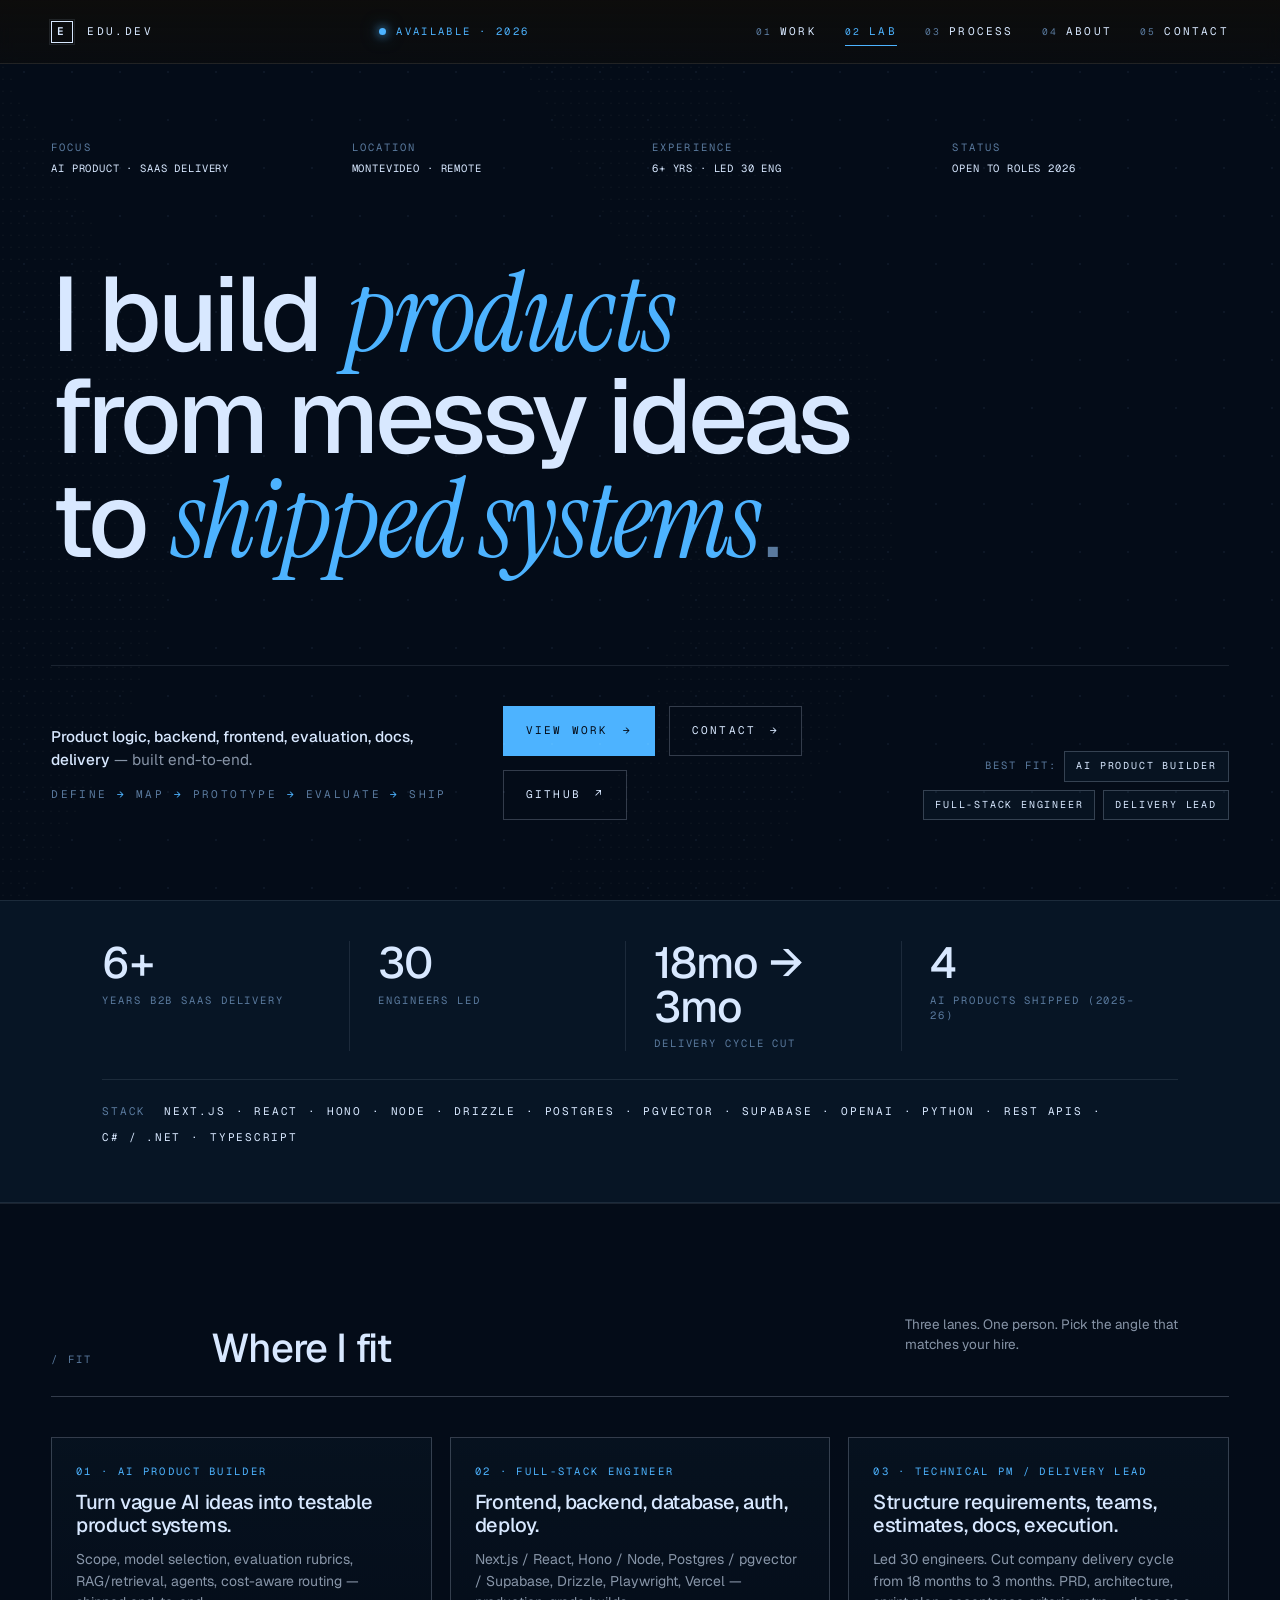
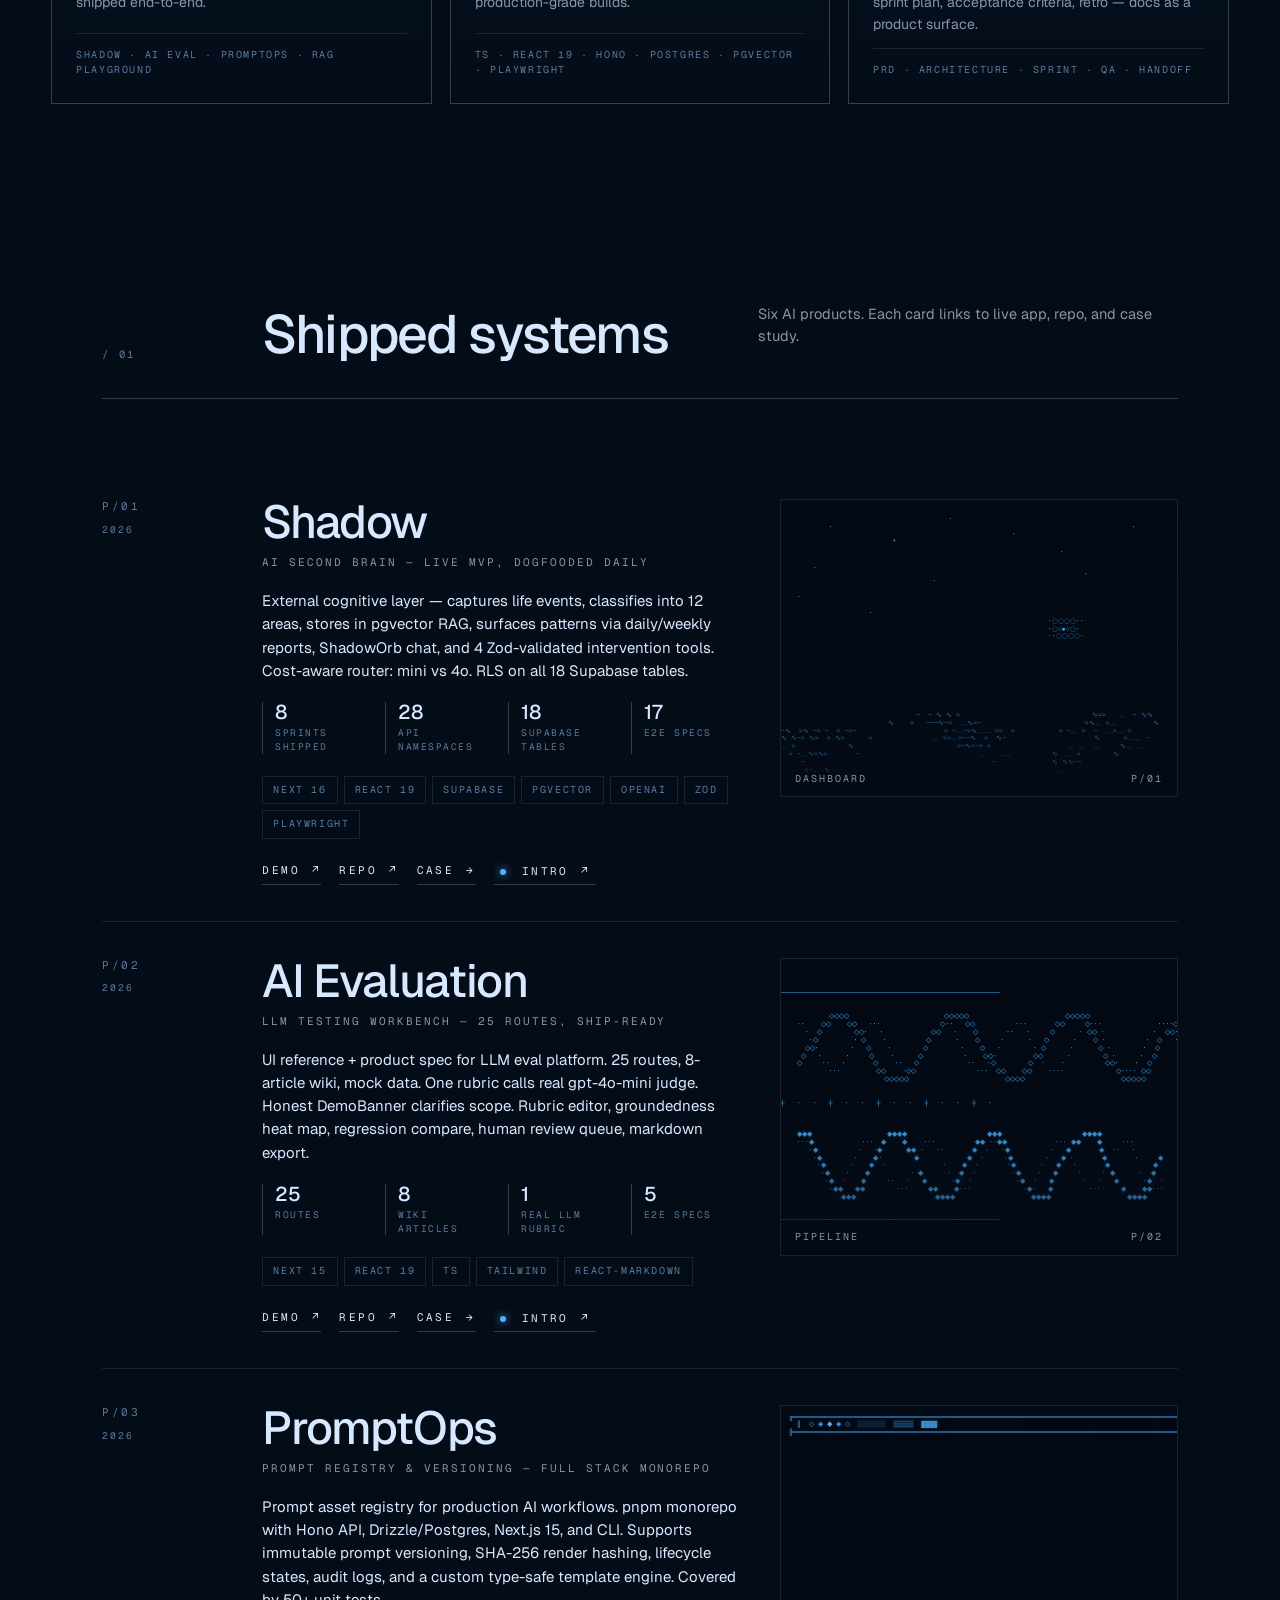
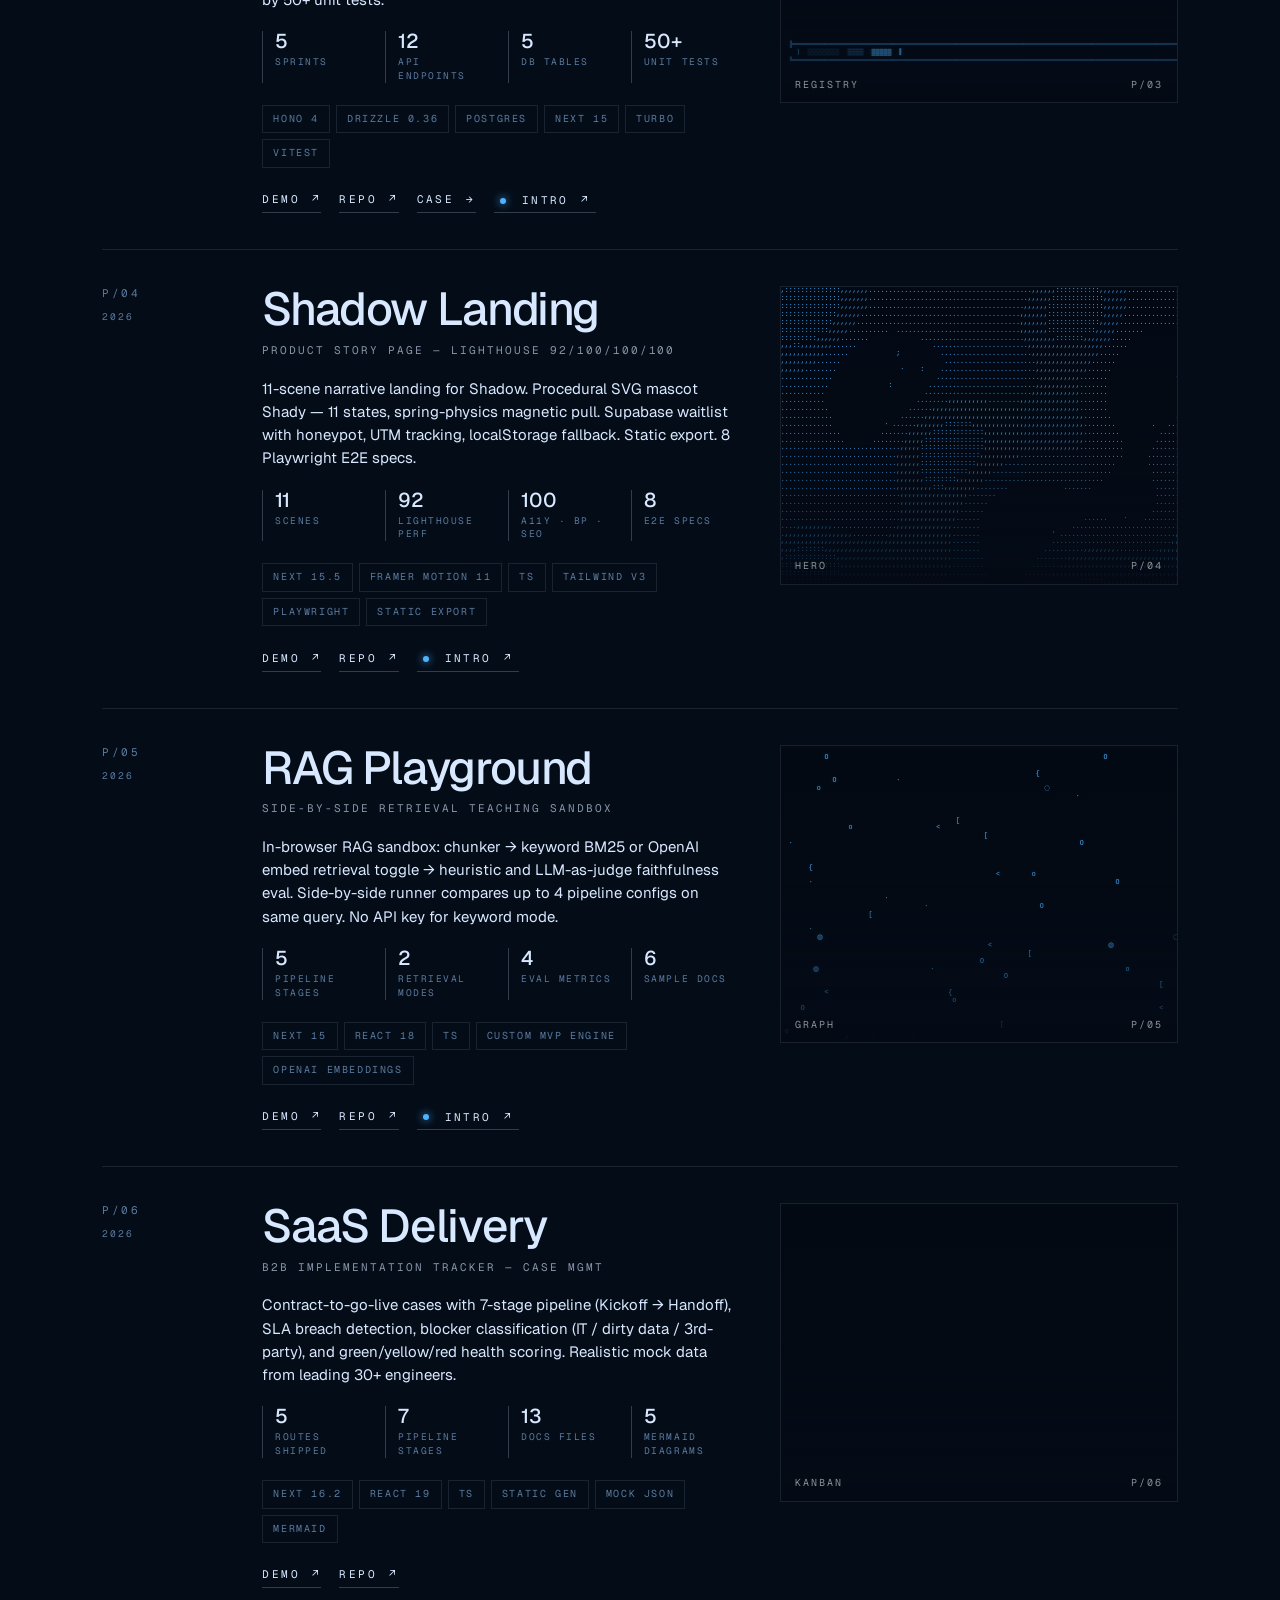
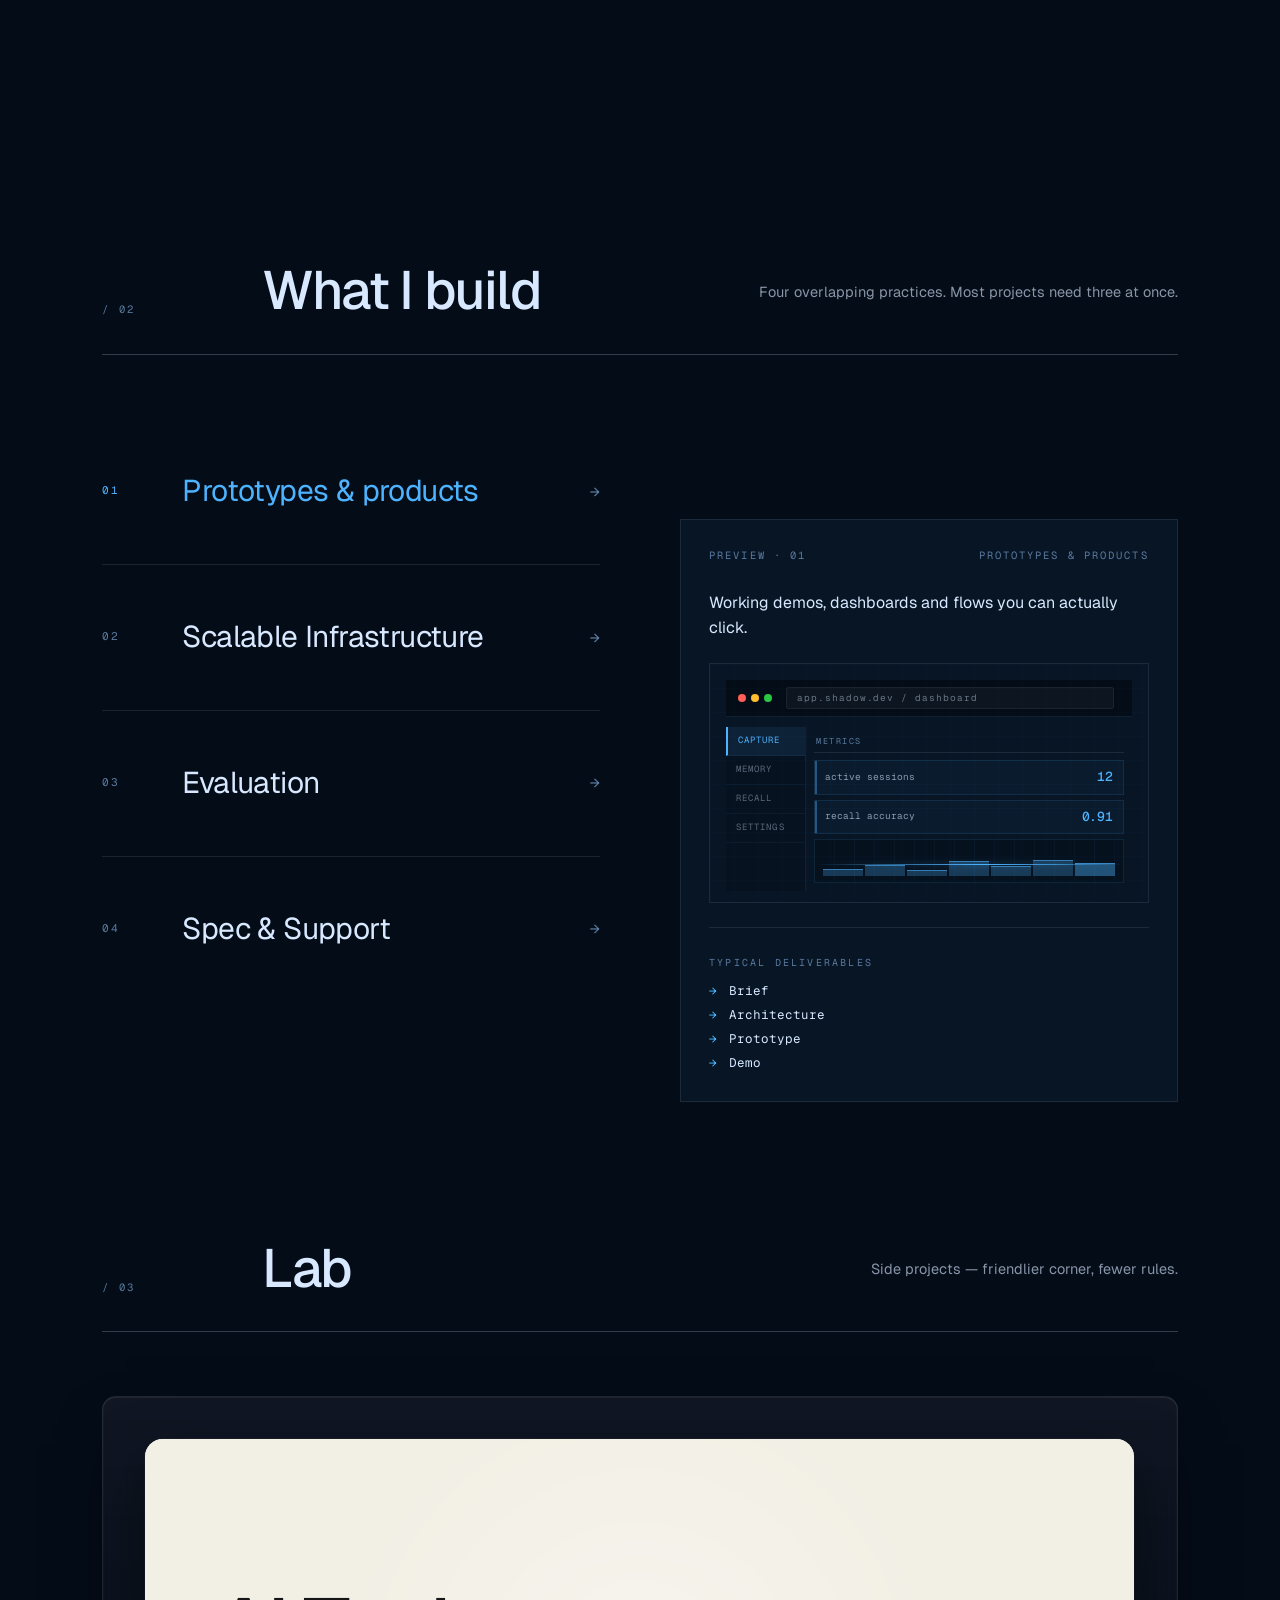
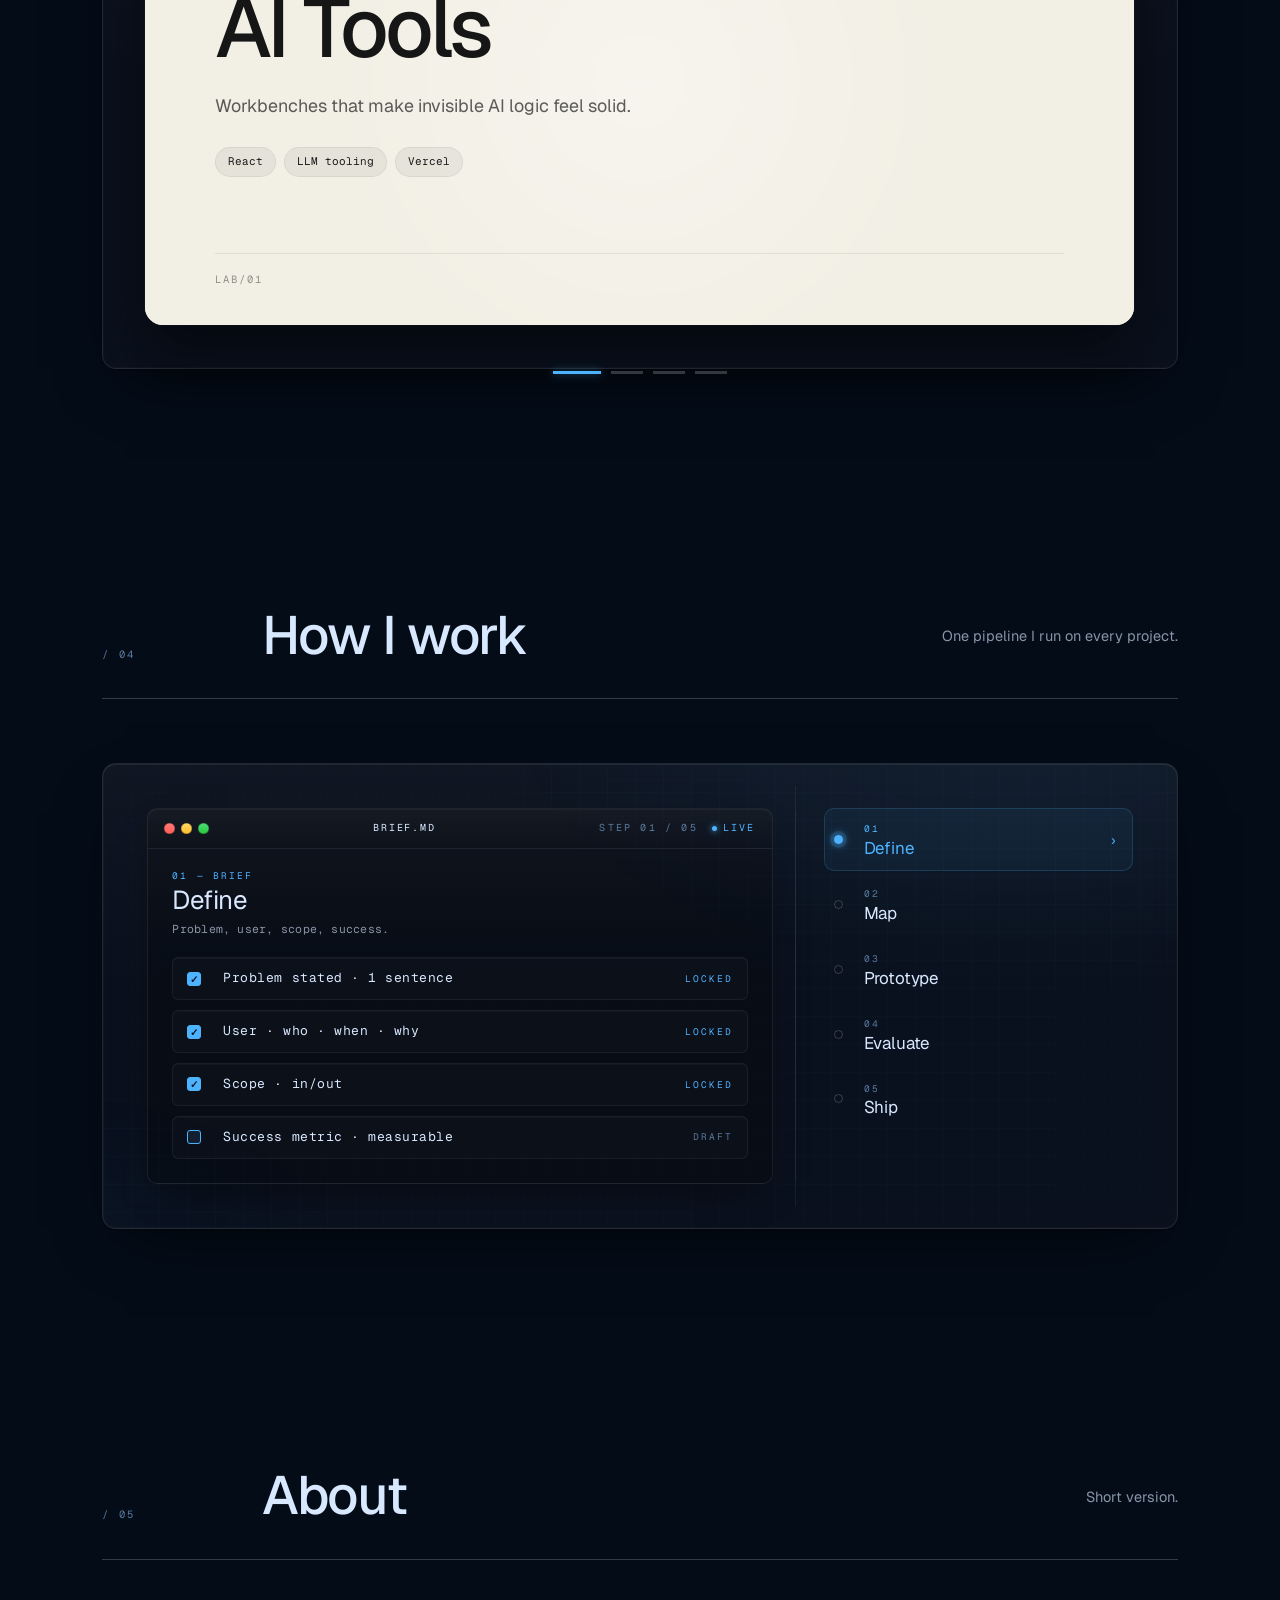
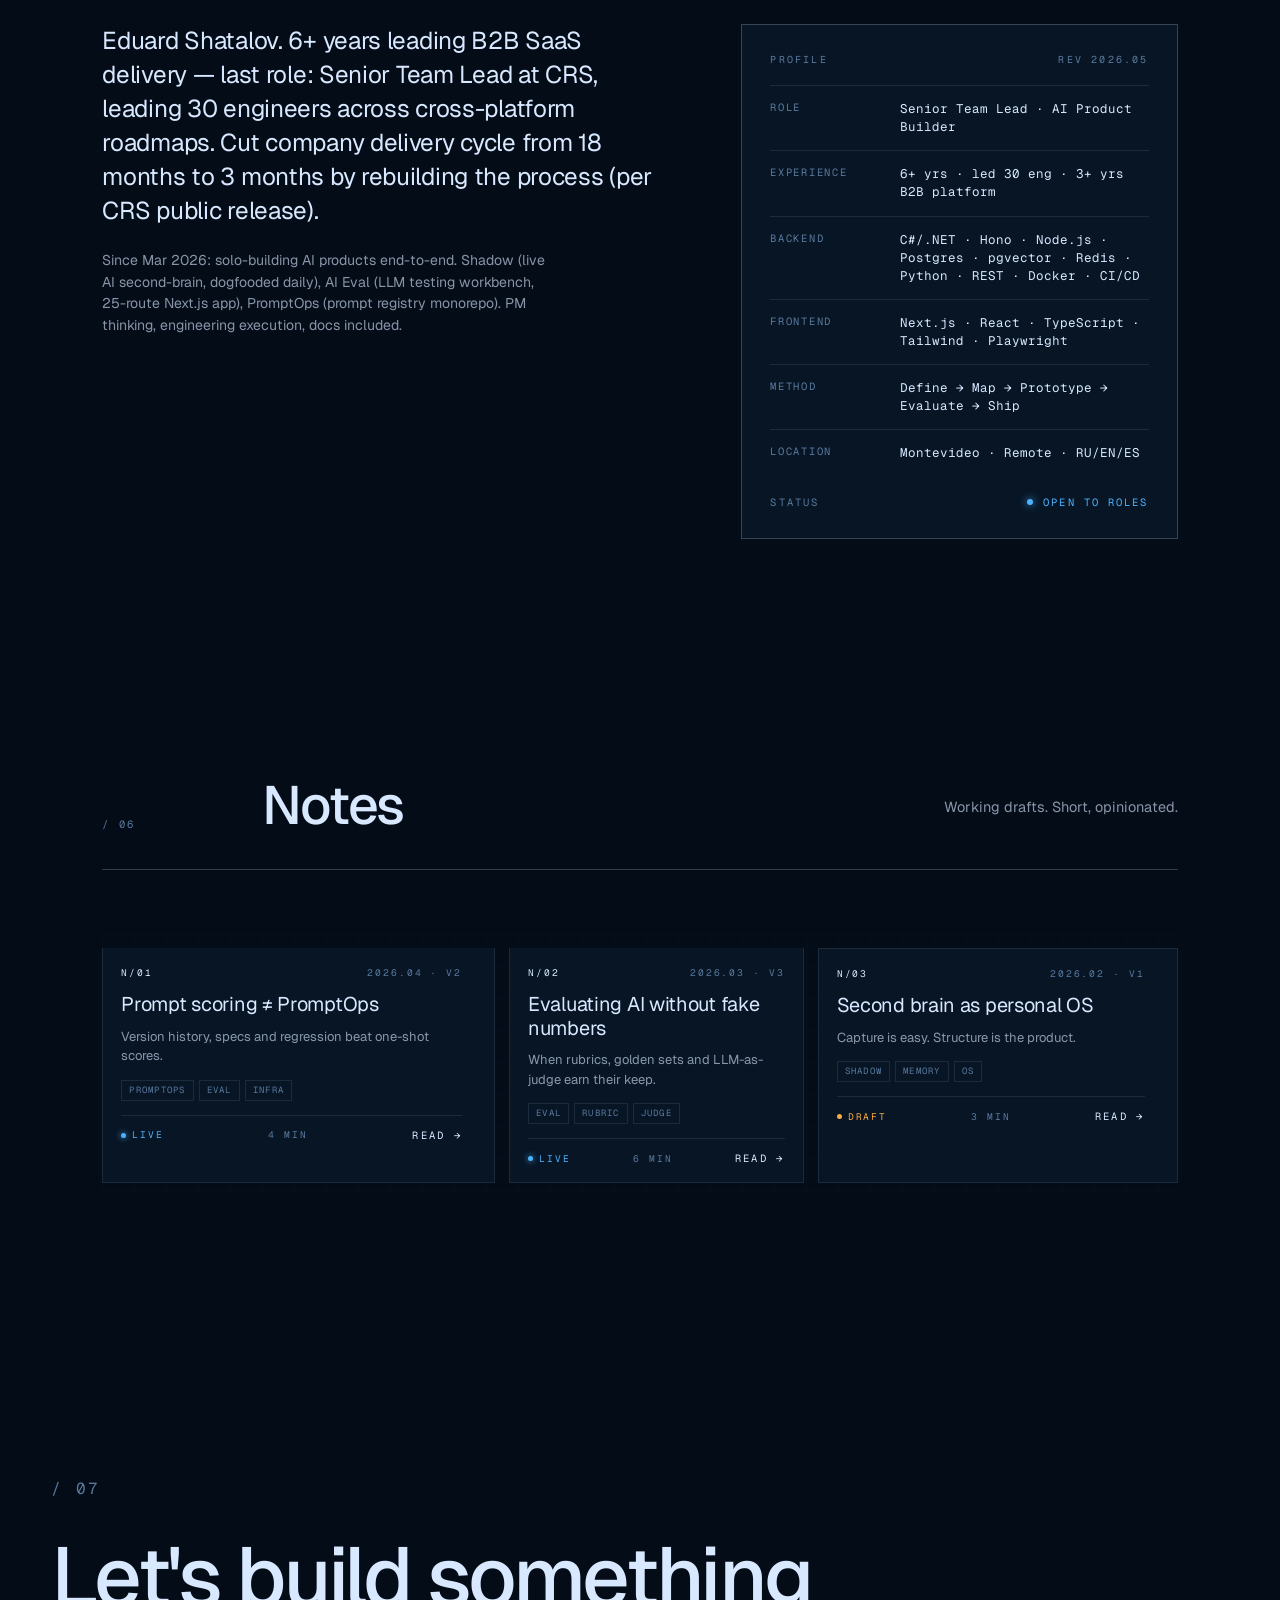
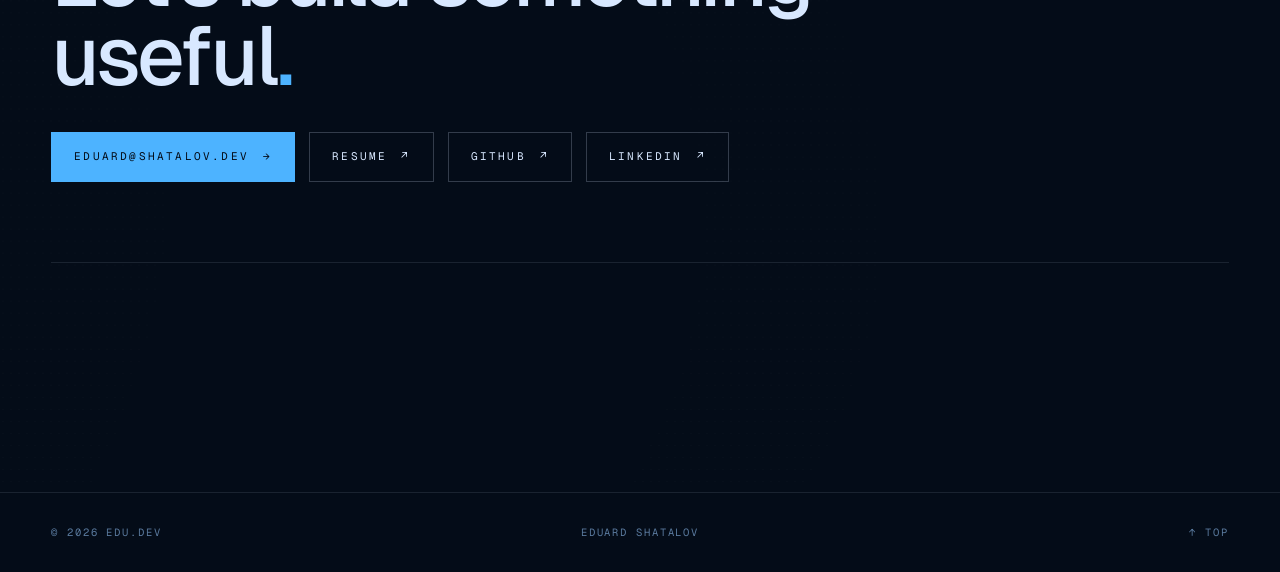
==== commit 01ae79fe: "fix(hero): drop "AI" from headline per user feedback" ====
--- a/index.html
+++ b/index.html
@@ -2199,7 +2199,7 @@
   </div>
 
   <h1 class="hero__headline">
-    I build <em>AI products</em><br>
+    I build <em>products</em><br>
     from messy ideas<br>
     to <em>shipped systems</em><span class="slash">.</span>
   </h1>
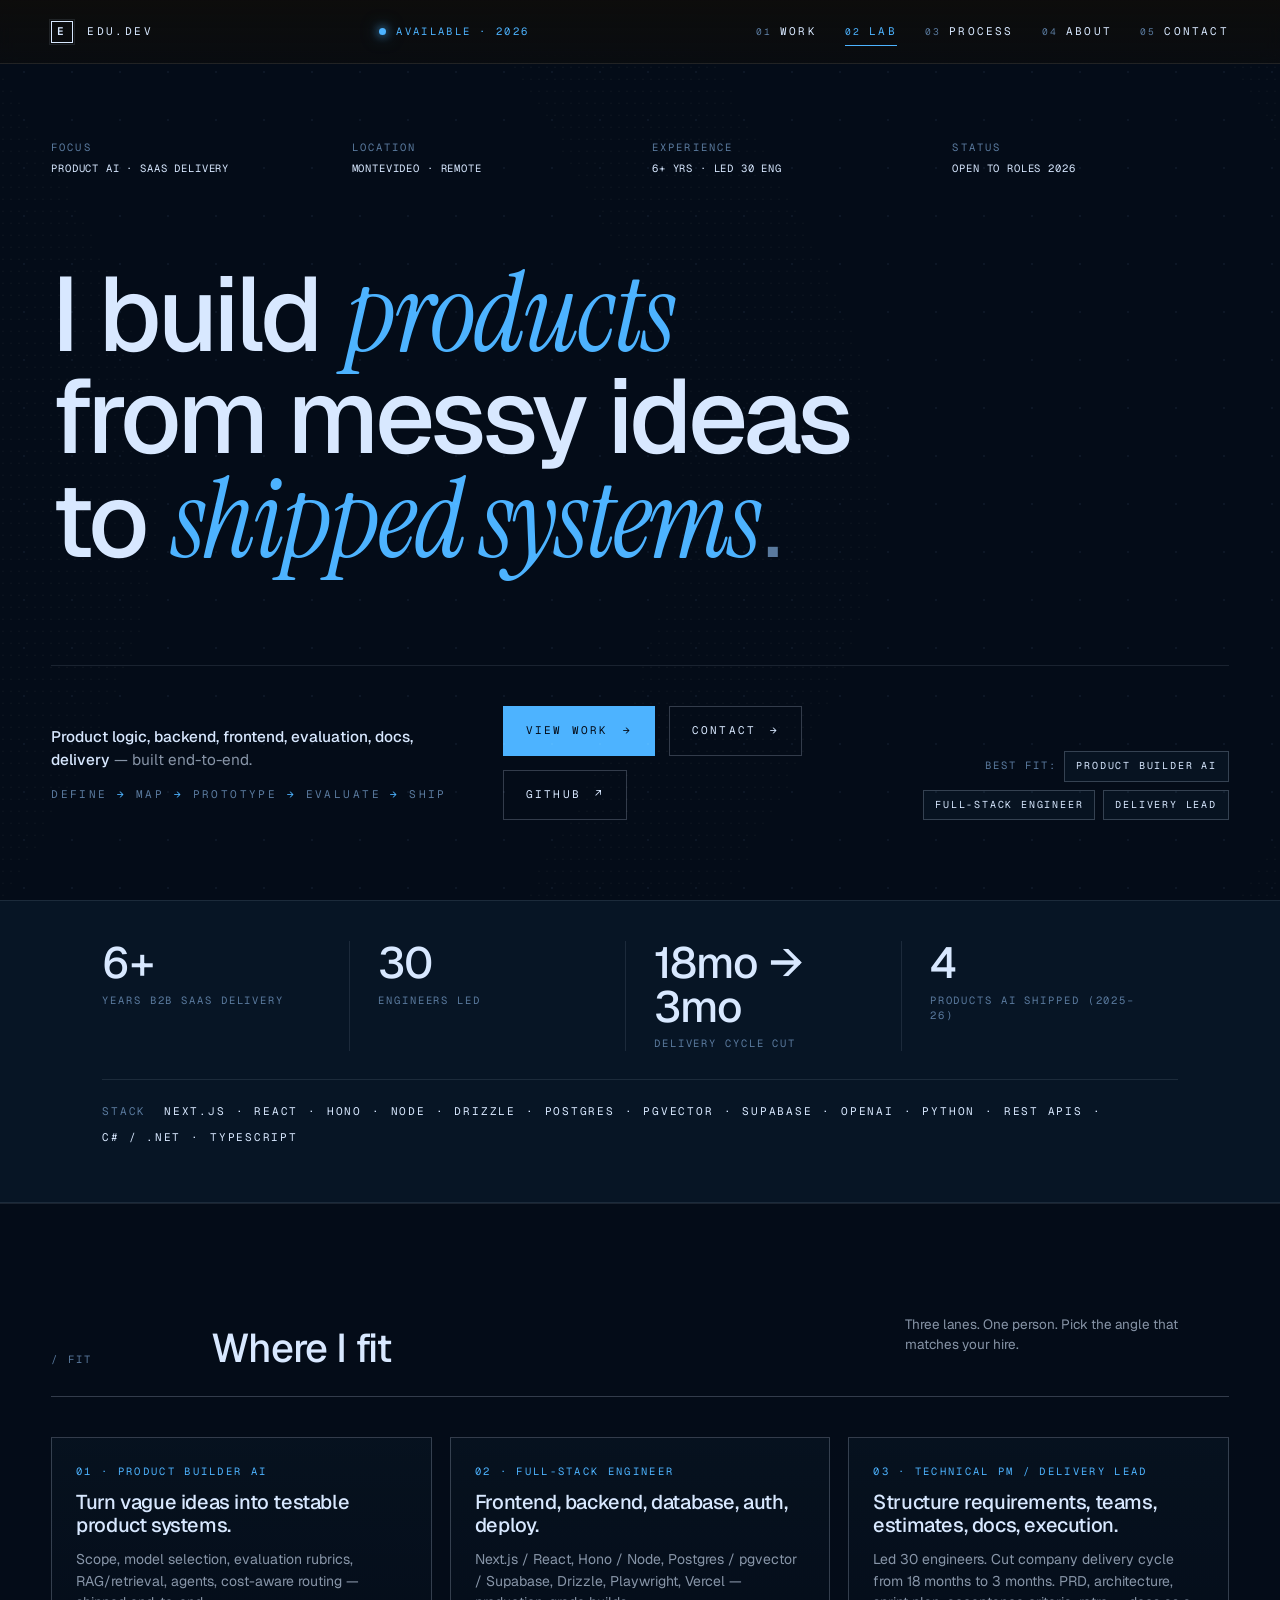
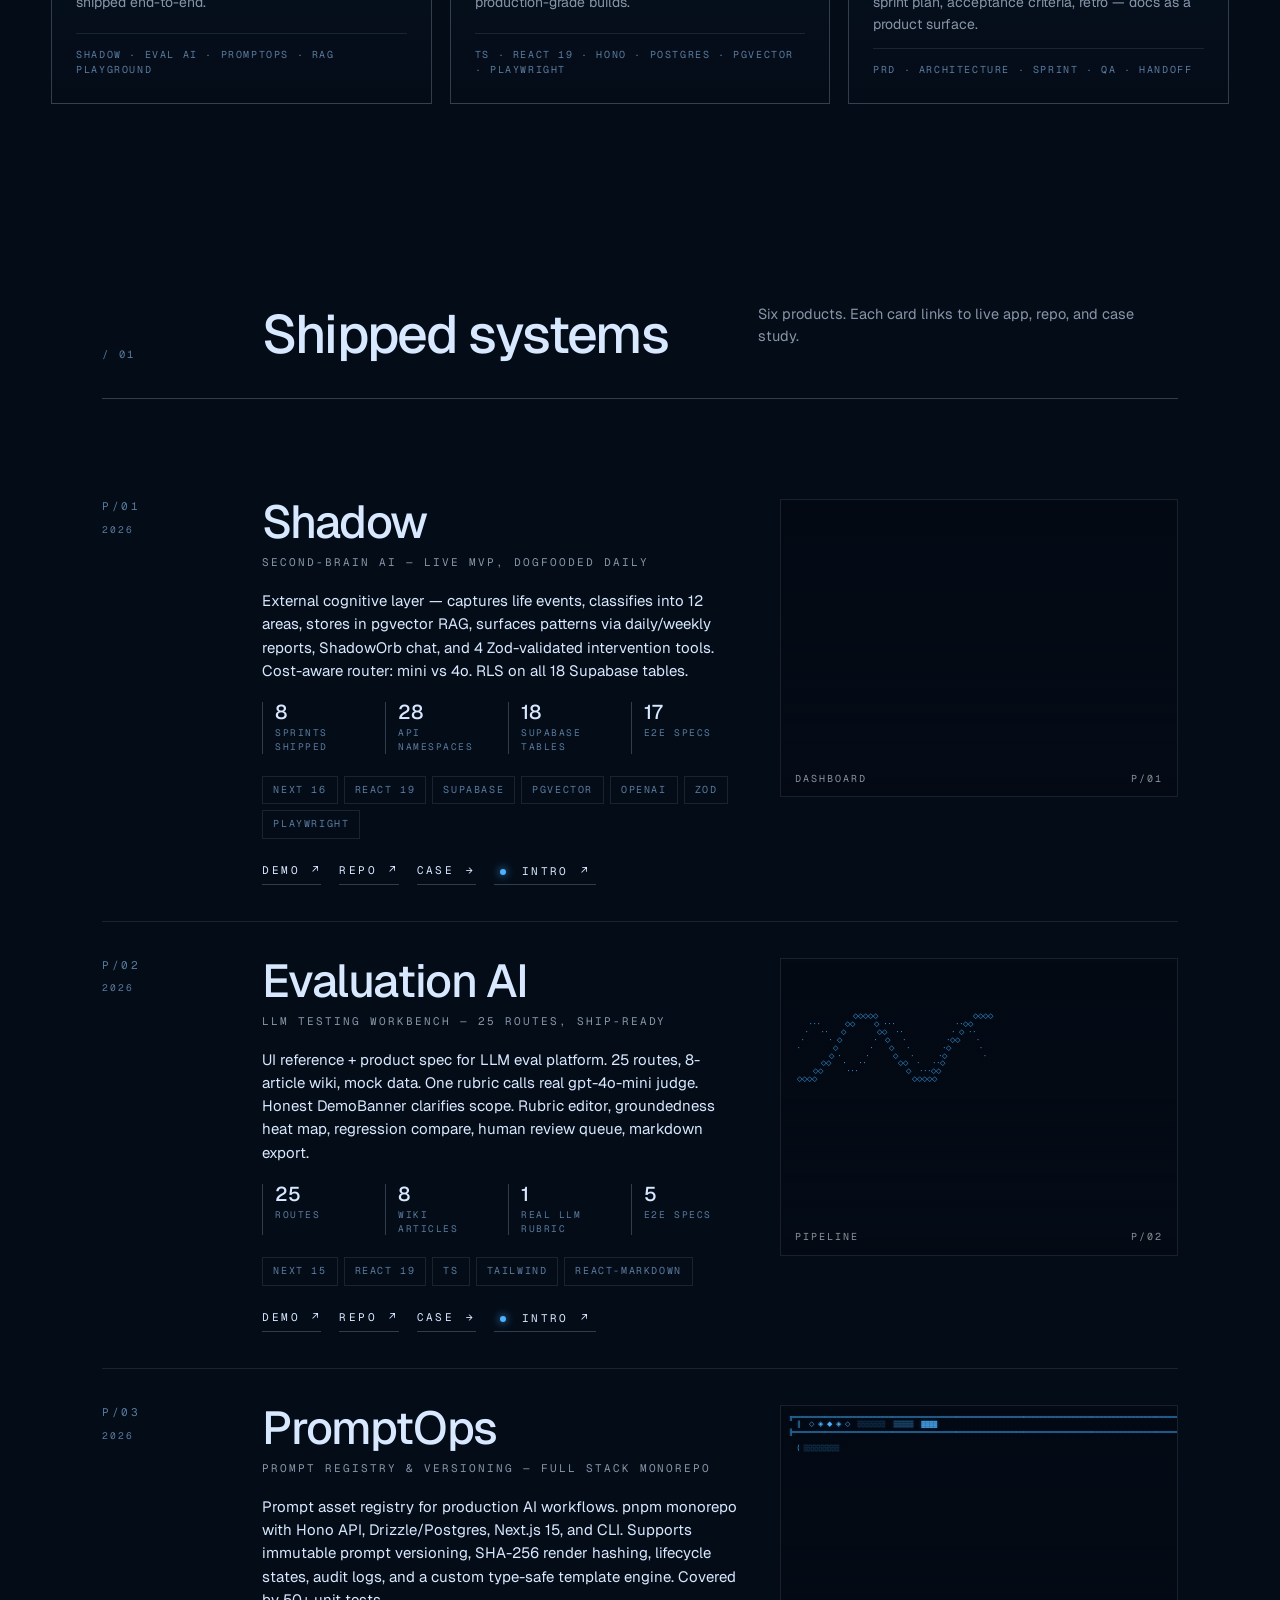
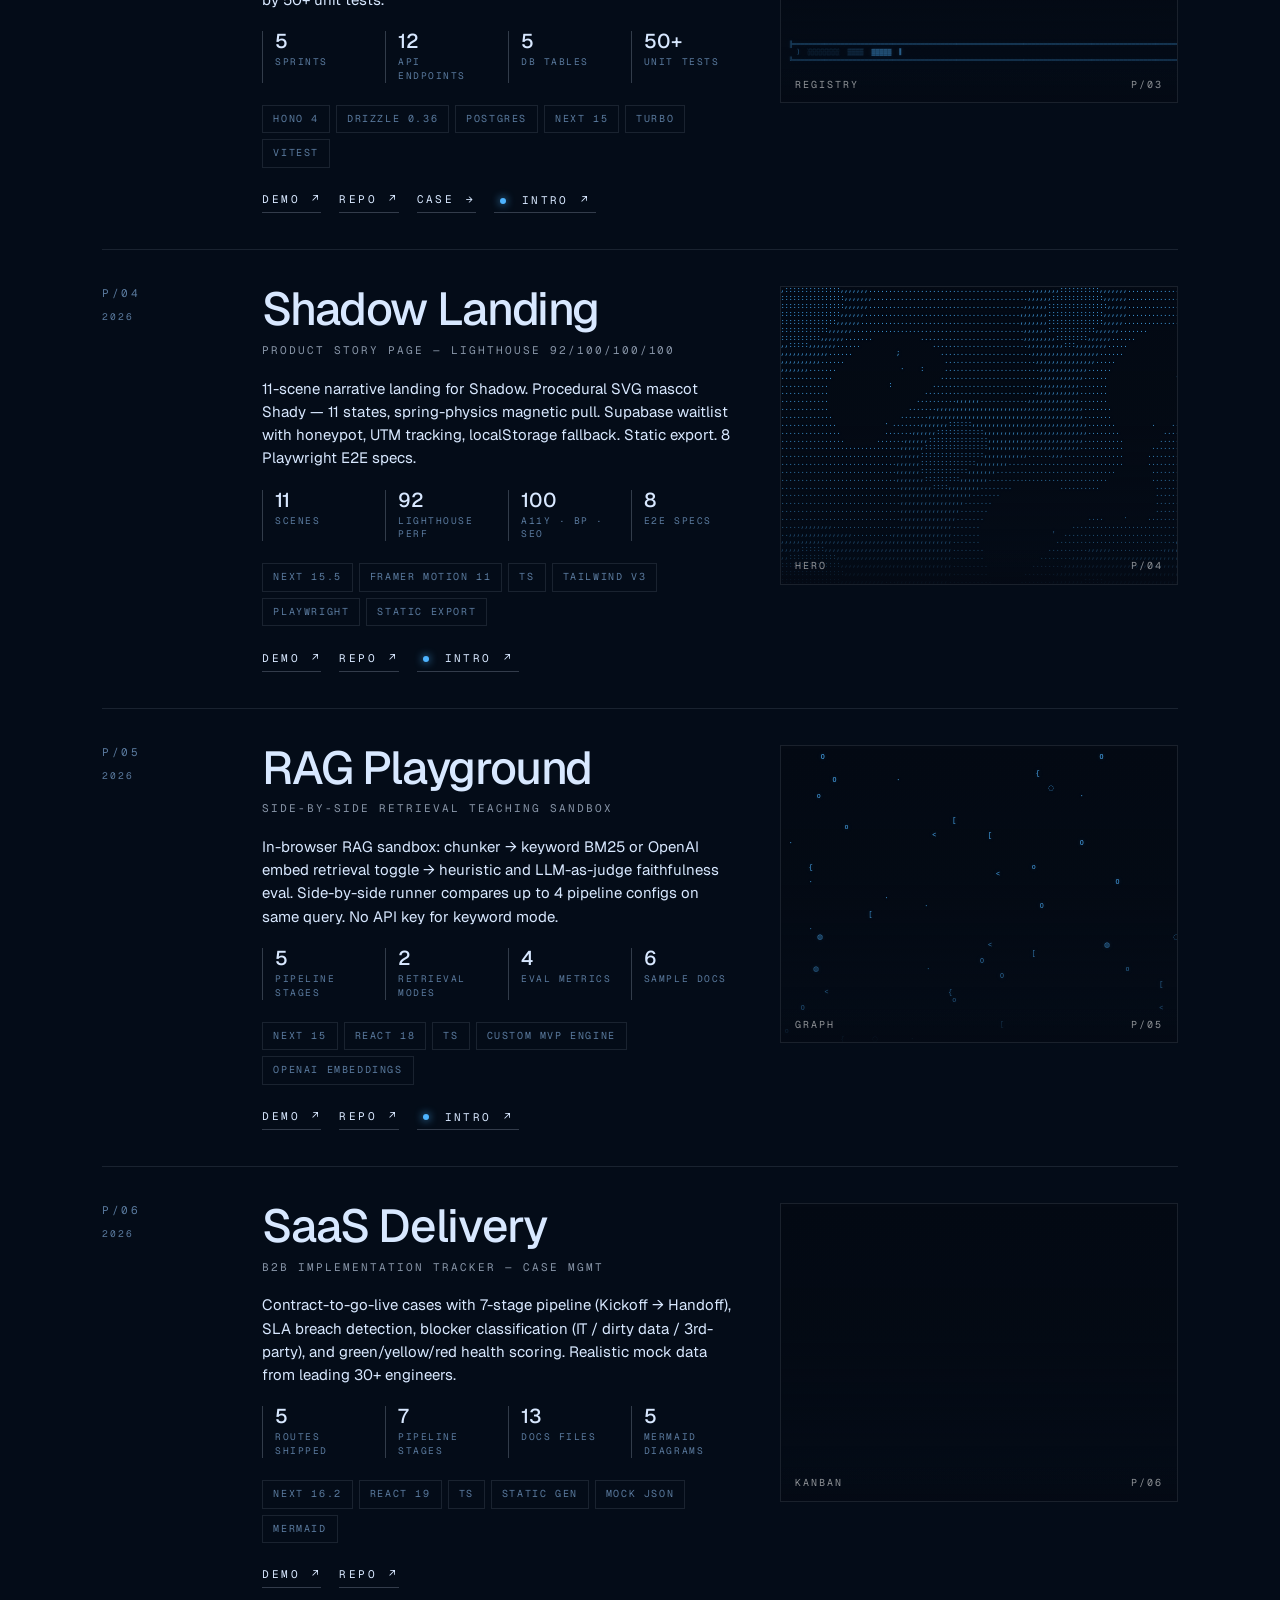
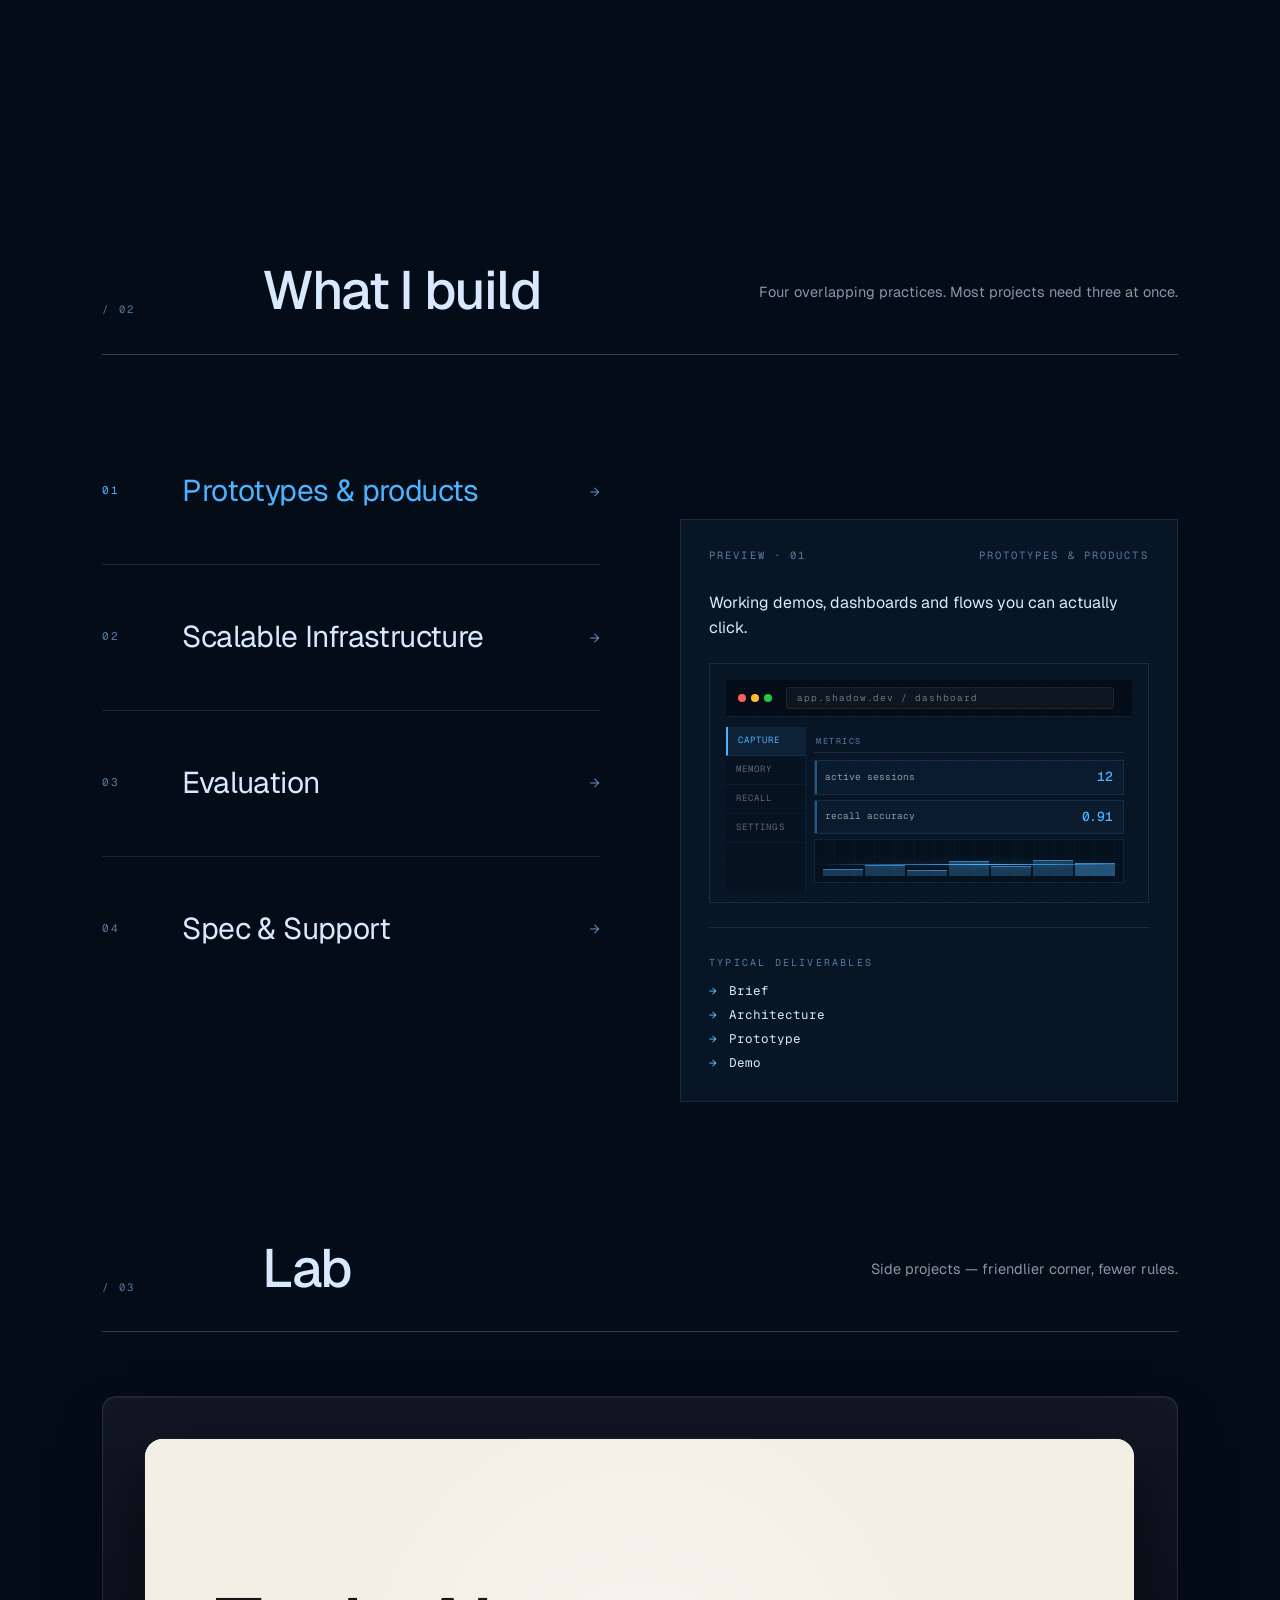
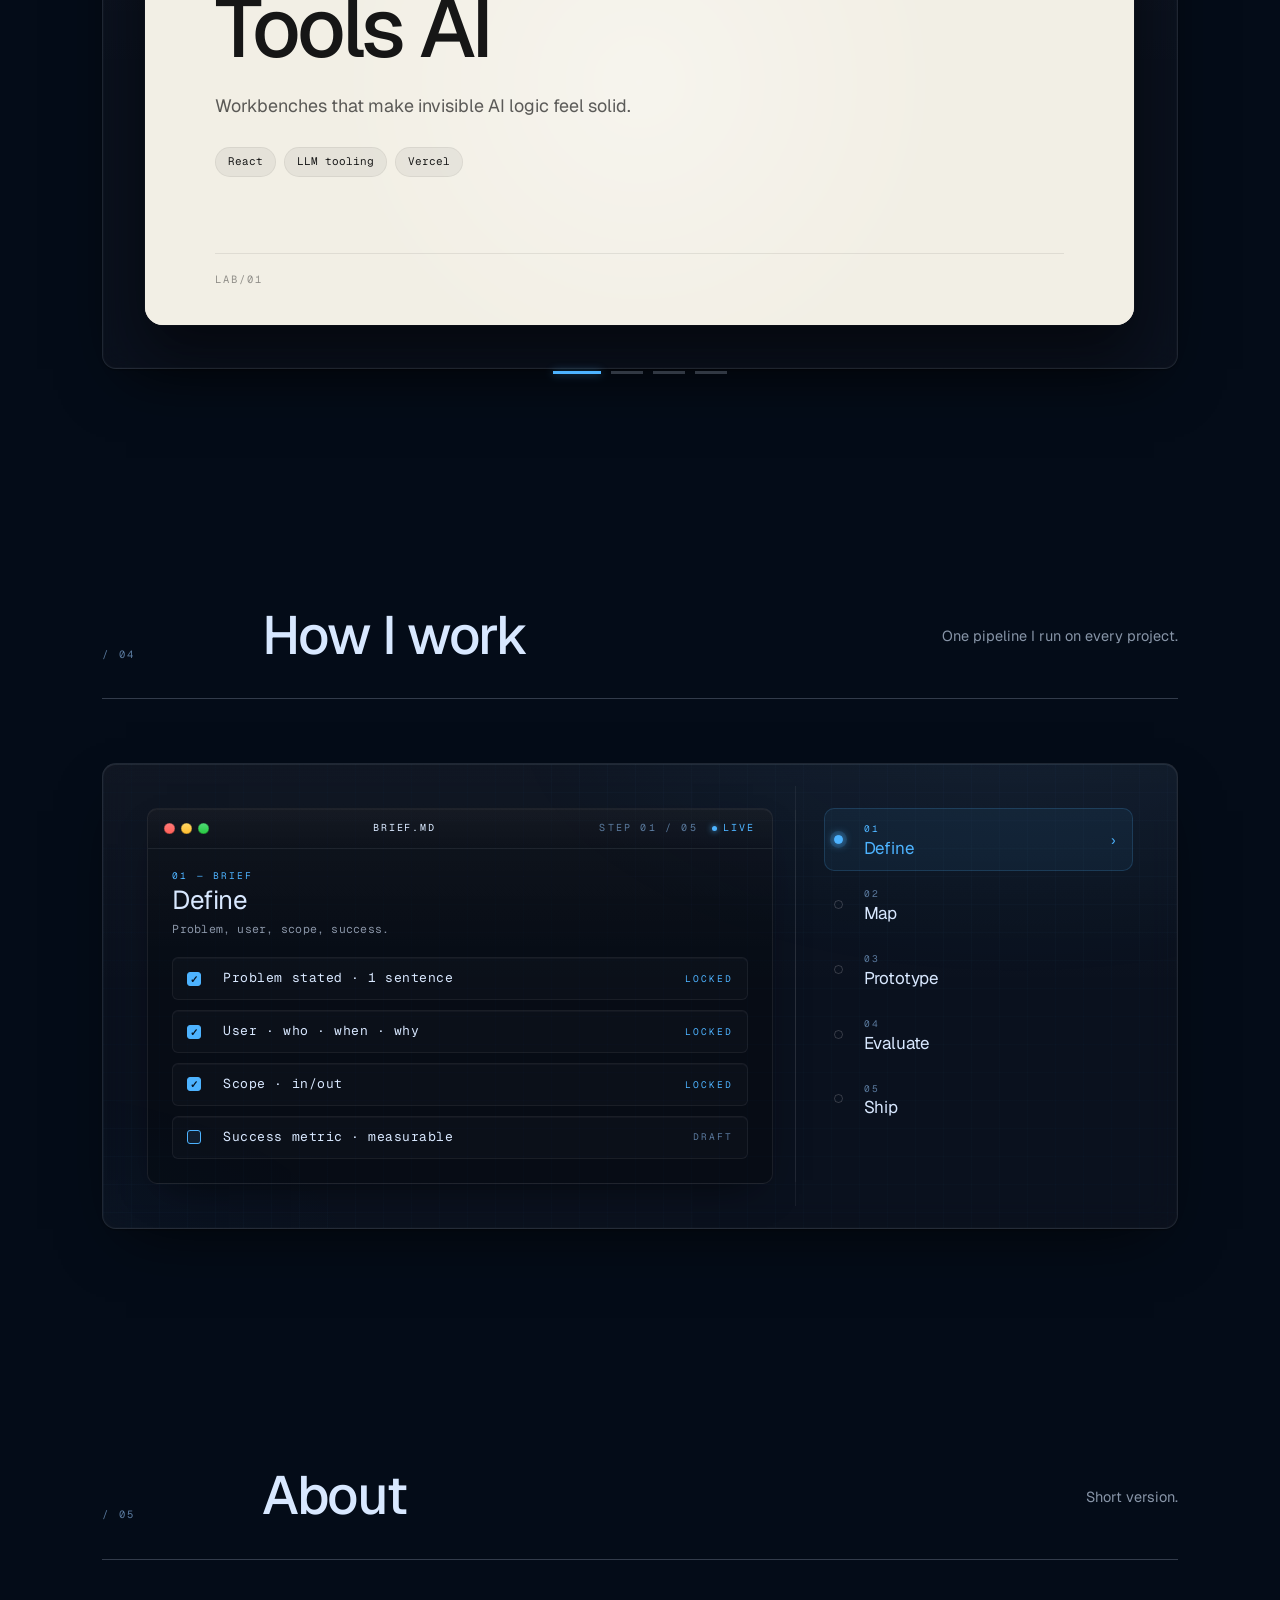
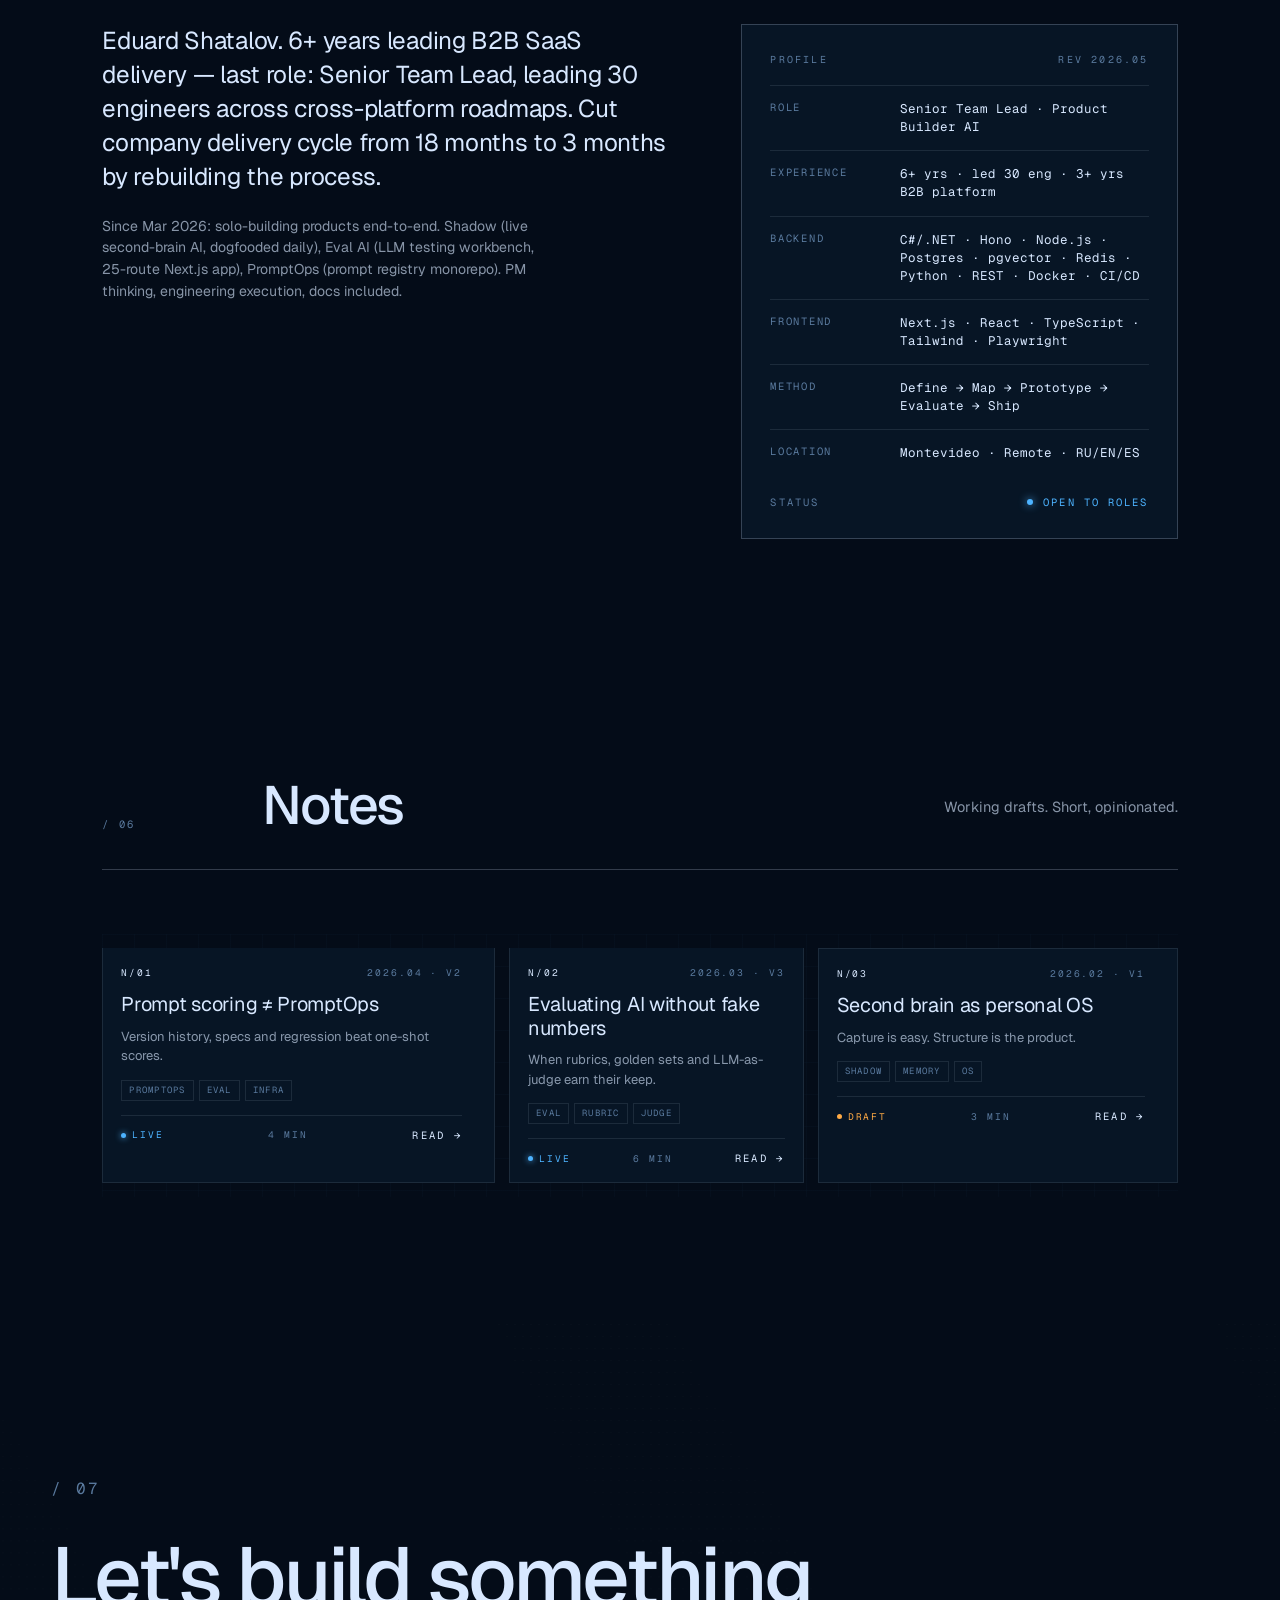
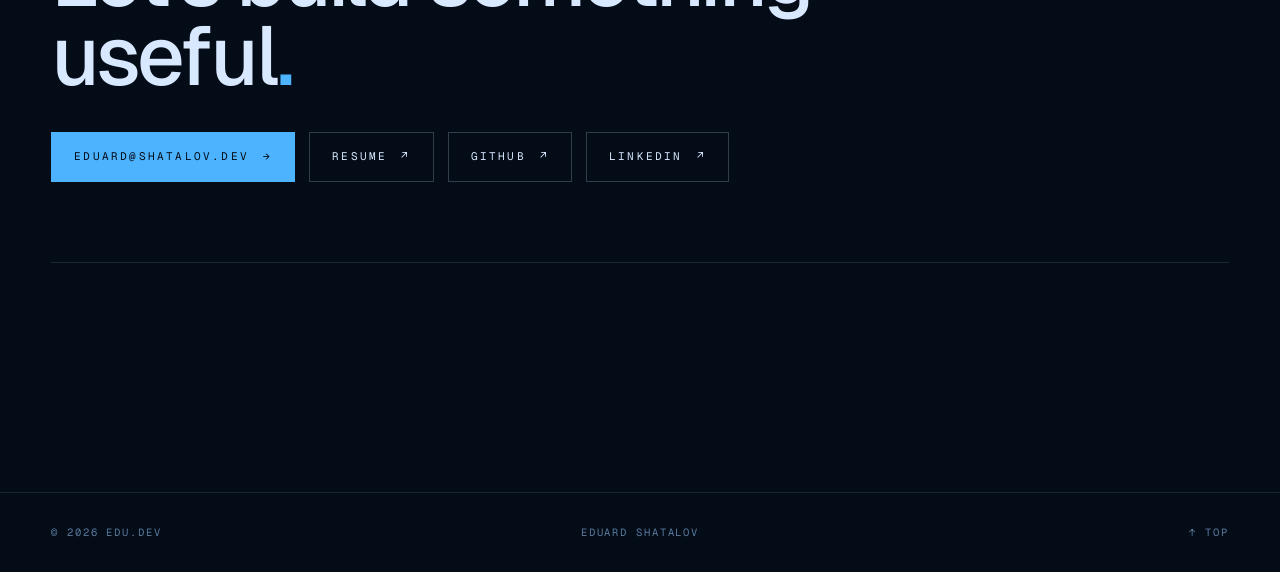
==== commit d0717ad3: "refactor(portfolio): drop CRS, move AI to end of role/product labels - Remove all CRS mentions from " ====
--- a/index.html
+++ b/index.html
@@ -3,10 +3,10 @@
 <head>
 <meta charset="utf-8" />
 <meta name="viewport" content="width=device-width, initial-scale=1" />
-<title>Eduard Shatalov — AI Product Builder · Technical Delivery Lead</title>
-<meta name="description" content="6+ years SaaS delivery. Led 30 engineers, cut delivery cycle 18 months to 3 months. Now shipping AI products end-to-end: Shadow (live MVP), AI Eval, PromptOps. Remote, open to roles." />
-<meta property="og:title" content="Eduard Shatalov — AI Product Builder · Technical Delivery Lead">
-<meta property="og:description" content="6+ years SaaS delivery. Led 30 engineers, cut delivery cycle 18mo → 3mo. Shipping Shadow, AI Eval, PromptOps. Open to roles 2026.">
+<title>Eduard Shatalov — Product Builder AI · Technical Delivery Lead</title>
+<meta name="description" content="6+ years SaaS delivery. Led 30 engineers, cut delivery cycle 18 months to 3 months. Now shipping products end-to-end: Shadow (live MVP), Eval AI, PromptOps. Remote, open to roles." />
+<meta property="og:title" content="Eduard Shatalov — Product Builder AI · Technical Delivery Lead">
+<meta property="og:description" content="6+ years SaaS delivery. Led 30 engineers, cut delivery cycle 18mo → 3mo. Shipping Shadow, Eval AI, PromptOps. Open to roles 2026.">
 <meta property="og:type" content="website">
 <meta name="twitter:card" content="summary_large_image">
 <link rel="canonical" href="https://edu.dev/">
@@ -2153,7 +2153,7 @@
 </style>
 </head>
 <body id="top">
-<noscript><style>body{font-family:system-ui,sans-serif;background:#0a0b0f;color:#e8eaf0;display:flex;align-items:center;justify-content:center;min-height:100vh;margin:0}</style><div style="text-align:center;padding:2rem"><h1>Eduard Shatalov</h1><p>AI Product Builder &amp; Full-Stack Engineer</p><p>JavaScript is required for the interactive portfolio. <a href="https://github.com/Qalipso" style="color:#a78bfa">View work on GitHub</a> or <a href="https://www.linkedin.com/in/eduard-shatalov-6a7a50248/" style="color:#a78bfa">connect on LinkedIn</a>.</p></div></noscript>
+<noscript><style>body{font-family:system-ui,sans-serif;background:#0a0b0f;color:#e8eaf0;display:flex;align-items:center;justify-content:center;min-height:100vh;margin:0}</style><div style="text-align:center;padding:2rem"><h1>Eduard Shatalov</h1><p>Product Builder AI &amp; Full-Stack Engineer</p><p>JavaScript is required for the interactive portfolio. <a href="https://github.com/Qalipso" style="color:#a78bfa">View work on GitHub</a> or <a href="https://www.linkedin.com/in/eduard-shatalov-6a7a50248/" style="color:#a78bfa">connect on LinkedIn</a>.</p></div></noscript>
 
 <!-- ============ INTRO LOADER ============ -->
 <div class="intro" id="intro">
@@ -2192,7 +2192,7 @@
   <div class="hero__bg"><canvas id="heroBgCanvas"></canvas></div>
 
   <div class="hero__meta">
-    <div>Focus<span>AI product · SaaS delivery</span></div>
+    <div>Focus<span>Product AI · SaaS delivery</span></div>
     <div>Location<span>Montevideo · Remote</span></div>
     <div>Experience<span>6+ yrs · led 30 eng</span></div>
     <div>Status<span>Open to roles 2026</span></div>
@@ -2217,7 +2217,7 @@
     <div class="hero__tags">
       <div class="hero__chips">
         <span class="chip-lbl">Best fit:</span>
-        <span class="chip">AI Product Builder</span>
+        <span class="chip">Product Builder AI</span>
         <span class="chip">Full-Stack Engineer</span>
         <span class="chip">Delivery Lead</span>
       </div>
@@ -2243,7 +2243,7 @@
       </div>
       <div class="proofbar__stat">
         <span class="proofbar__num">4</span>
-        <span class="proofbar__lbl">AI products shipped (2025–26)</span>
+        <span class="proofbar__lbl">products AI shipped (2025–26)</span>
       </div>
     </div>
     <div class="proofbar__stack">
@@ -2275,10 +2275,10 @@
   </div>
   <div class="fit__grid">
     <article class="fit__card">
-      <span class="role">01 · AI Product Builder</span>
-      <h3>Turn vague AI ideas into testable product systems.</h3>
+      <span class="role">01 · Product Builder AI</span>
+      <h3>Turn vague ideas into testable product systems.</h3>
       <p>Scope, model selection, evaluation rubrics, RAG/retrieval, agents, cost-aware routing — shipped end-to-end.</p>
-      <div class="stack">Shadow · AI Eval · PromptOps · RAG Playground</div>
+      <div class="stack">Shadow · Eval AI · PromptOps · RAG Playground</div>
     </article>
     <article class="fit__card">
       <span class="role">02 · Full-Stack Engineer</span>
@@ -2301,7 +2301,7 @@
     <div class="section__head reveal">
       <div class="idx">/ 01</div>
       <h2>Shipped systems</h2>
-      <p class="sub">Six AI products. Each card links to live app, repo, and case study.</p>
+      <p class="sub">Six products. Each card links to live app, repo, and case study.</p>
     </div>
 
     <div class="systems" id="systemsList"></div>
@@ -2386,13 +2386,13 @@
     </div>
     <div class="about">
       <div class="about__copy reveal">
-        <p>Eduard Shatalov. 6+ years leading B2B SaaS delivery — last role: Senior Team Lead at CRS, leading 30 engineers across cross-platform roadmaps. Cut company delivery cycle from 18 months to 3 months by rebuilding the process (per CRS public release).</p>
-        <p class="dim">Since Mar 2026: solo-building AI products end-to-end. Shadow (live AI second-brain, dogfooded daily), AI Eval (LLM testing workbench, 25-route Next.js app), PromptOps (prompt registry monorepo). PM thinking, engineering execution, docs included.</p>
+        <p>Eduard Shatalov. 6+ years leading B2B SaaS delivery — last role: Senior Team Lead, leading 30 engineers across cross-platform roadmaps. Cut company delivery cycle from 18 months to 3 months by rebuilding the process.</p>
+        <p class="dim">Since Mar 2026: solo-building products end-to-end. Shadow (live second-brain AI, dogfooded daily), Eval AI (LLM testing workbench, 25-route Next.js app), PromptOps (prompt registry monorepo). PM thinking, engineering execution, docs included.</p>
       </div>
       <div class="passport reveal">
         <div class="passport__head"><span>PROFILE</span><span>REV 2026.05</span></div>
         <div class="passport__rows">
-          <div class="passport__row"><div class="k">Role</div><div class="v">Senior Team Lead · AI Product Builder</div></div>
+          <div class="passport__row"><div class="k">Role</div><div class="v">Senior Team Lead · Product Builder AI</div></div>
           <div class="passport__row"><div class="k">Experience</div><div class="v">6+ yrs · led 30 eng · 3+ yrs B2B platform</div></div>
           <div class="passport__row"><div class="k">Backend</div><div class="v">C#/.NET · Hono · Node.js · Postgres · pgvector · Redis · Python · REST · Docker · CI/CD</div></div>
           <div class="passport__row"><div class="k">Frontend</div><div class="v">Next.js · React · TypeScript · Tailwind · Playwright</div></div>
@@ -2479,7 +2479,7 @@
 
   /* ============ DATA ============ */
   const PROJECTS = [
-    { code:"P/01", year:"2026", title:"Shadow", kicker:"AI second brain — live MVP, dogfooded daily",
+    { code:"P/01", year:"2026", title:"Shadow", kicker:"Second-brain AI — live MVP, dogfooded daily",
       color:"#4db3ff",
       desc:"External cognitive layer — captures life events, classifies into 12 areas, stores in pgvector RAG, surfaces patterns via daily/weekly reports, ShadowOrb chat, and 4 Zod-validated intervention tools. Cost-aware router: mini vs 4o. RLS on all 18 Supabase tables.",
       metrics:[{v:"8",l:"sprints shipped"},{v:"28",l:"API namespaces"},{v:"18",l:"Supabase tables"},{v:"17",l:"E2E specs"}],
@@ -2497,7 +2497,7 @@
       docs:"./shadow.html",
       intro:"shadow", sceneIdx:0, img:"shadow-inbox.png" },
 
-    { code:"P/02", year:"2026", title:"AI Evaluation", kicker:"LLM testing workbench — 25 routes, ship-ready",
+    { code:"P/02", year:"2026", title:"Evaluation AI", kicker:"LLM testing workbench — 25 routes, ship-ready",
       color:"#36c5c5",
       desc:"UI reference + product spec for LLM eval platform. 25 routes, 8-article wiki, mock data. One rubric calls real gpt-4o-mini judge. Honest DemoBanner clarifies scope. Rubric editor, groundedness heat map, regression compare, human review queue, markdown export.",
       metrics:[{v:"25",l:"routes"},{v:"8",l:"wiki articles"},{v:"1",l:"real LLM rubric"},{v:"5",l:"E2E specs"}],
@@ -2687,7 +2687,7 @@
   };
 
   const LAB_TABS = [
-    { id:"ai-tools", label:"AI Tools",      code:"lab/01", title:"AI Tools",         body:"Workbenches that make invisible AI logic feel solid.",          meta:["React","LLM tooling","Vercel"] },
+    { id:"ai-tools", label:"Tools AI",      code:"lab/01", title:"Tools AI",         body:"Workbenches that make invisible AI logic feel solid.",          meta:["React","LLM tooling","Vercel"] },
     { id:"personal", label:"Personal",      code:"lab/02", title:"Personal Systems", body:"Second brains and life dashboards — built for one person first.", meta:["Notion API","Supabase","Cron"] },
     { id:"landing",  label:"Landing Pages", code:"lab/03", title:"Landing Pages",    body:"Compact product sites explaining why before what.",            meta:["Motion","Editorial","Story"] },
     { id:"docs",     label:"Docs",          code:"lab/04", title:"Documentation",    body:"Specs and wikis as a first-class product surface.",           meta:["Notion","Mintlify","Specs"] },
@@ -3807,7 +3807,7 @@
       short_desc: '25-route eval platform. One real GPT-4o-mini rubric judge. Rest honestly mocked with DemoBanner.',
       full_desc: 'UI reference + product spec for an LLM eval platform. 25 routes: rubric editor, claim groundedness heat map, regression compare, human review queue, markdown export, 8-article wiki. One rubric calls real gpt-4o-mini judge; rest demonstrates feature surface with mock data and honest DemoBanner.',
       metrics: [{val:'25',label:'routes'},{val:'1',label:'real LLM judge'},{val:'8',label:'wiki articles'},{val:'mock-first',label:'honest UI'}],
-      status: 'AI EVAL ONLINE · RUBRIC ENGINE READY',
+      status: 'EVAL AI ONLINE · RUBRIC ENGINE READY',
       hoverLines: ['loading rubric...', 'running judge...', 'scoring output...'],
       tech: ['Next.js 15', 'React 19', 'TypeScript', 'Tailwind', 'react-markdown'],
       decisions: [
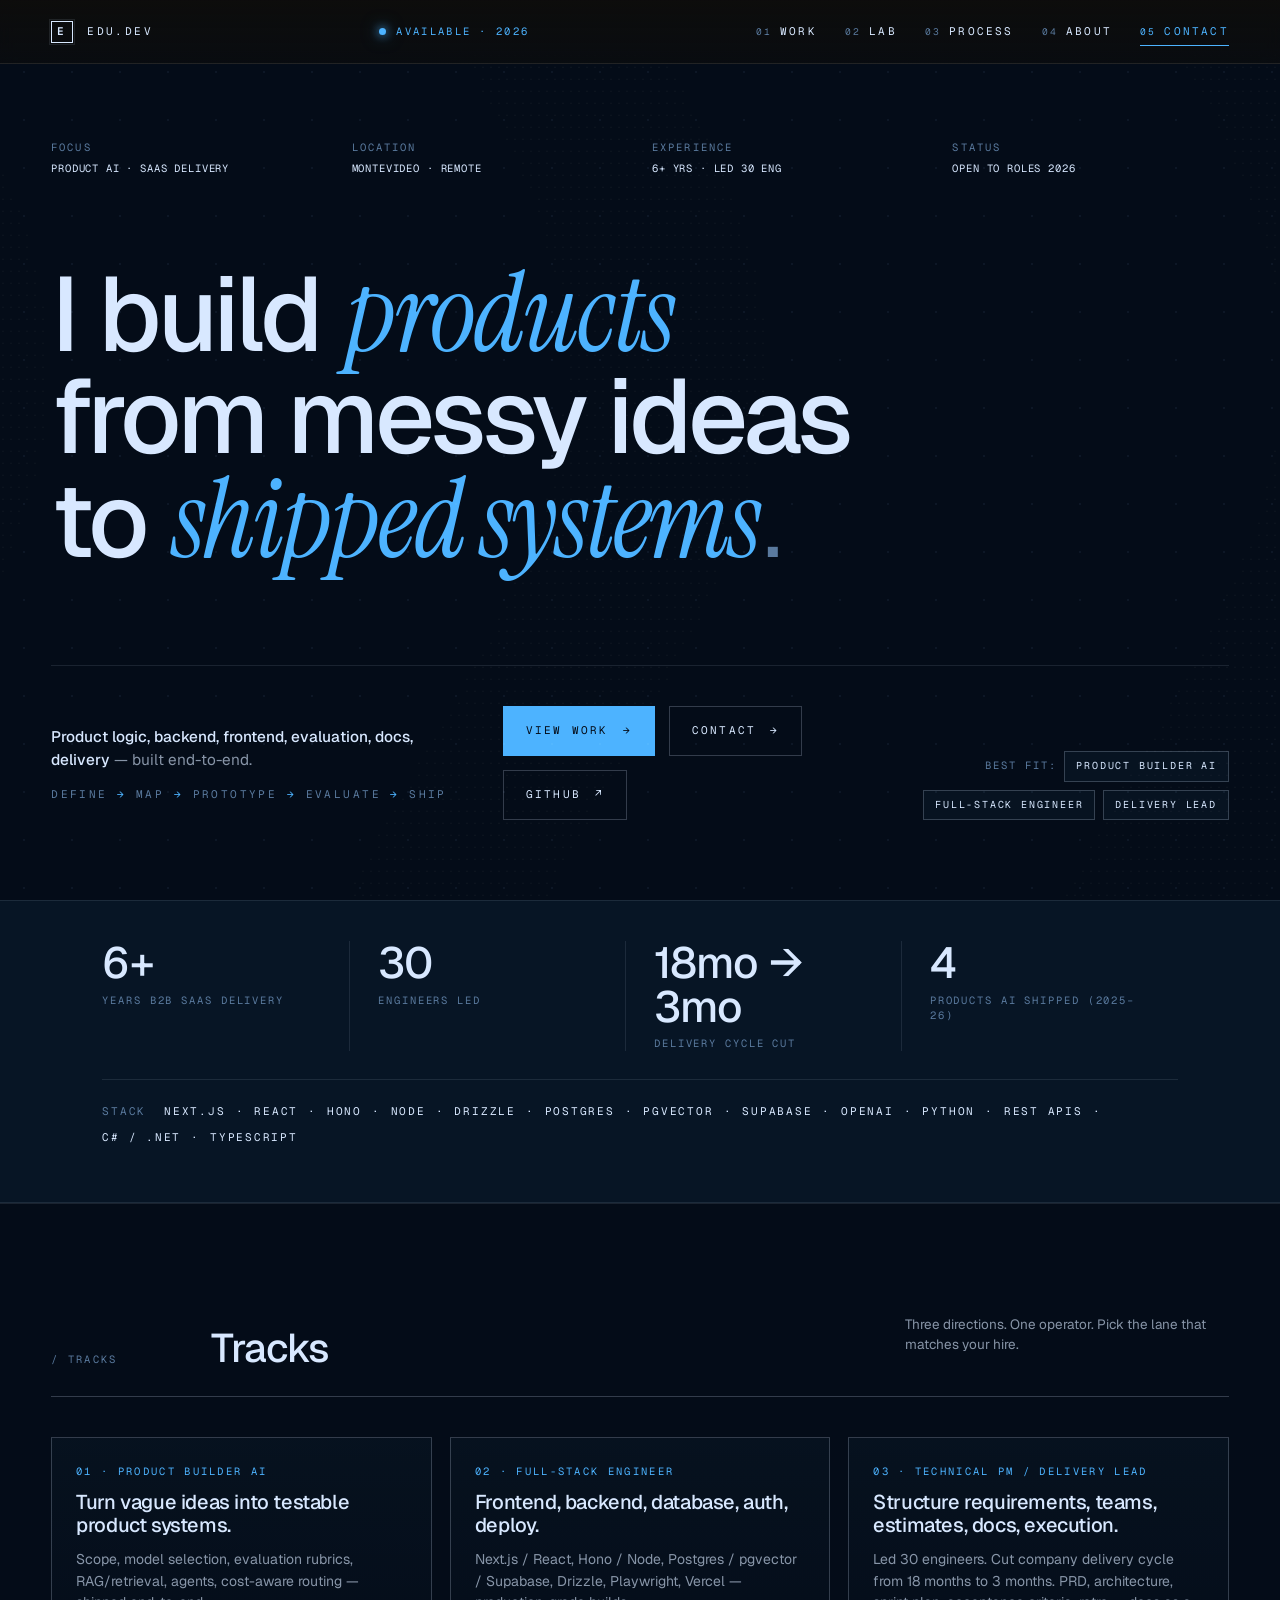
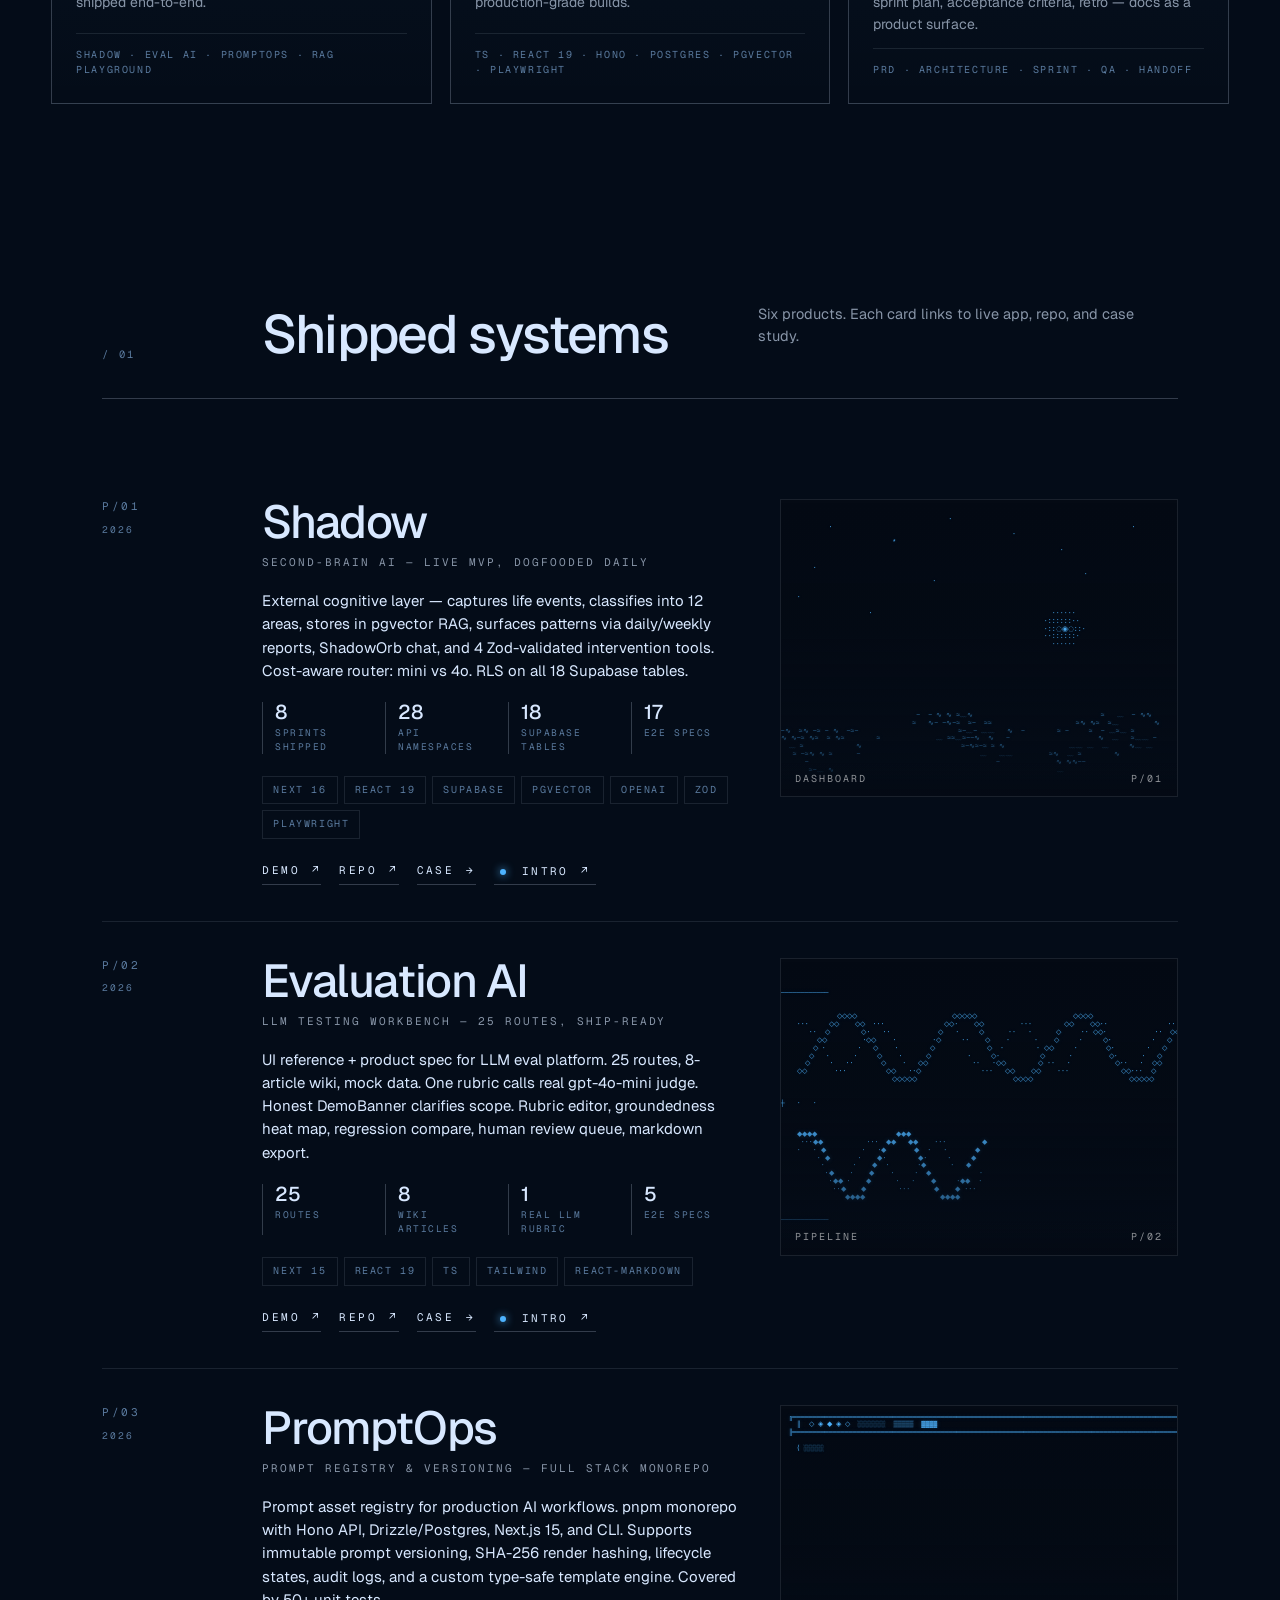
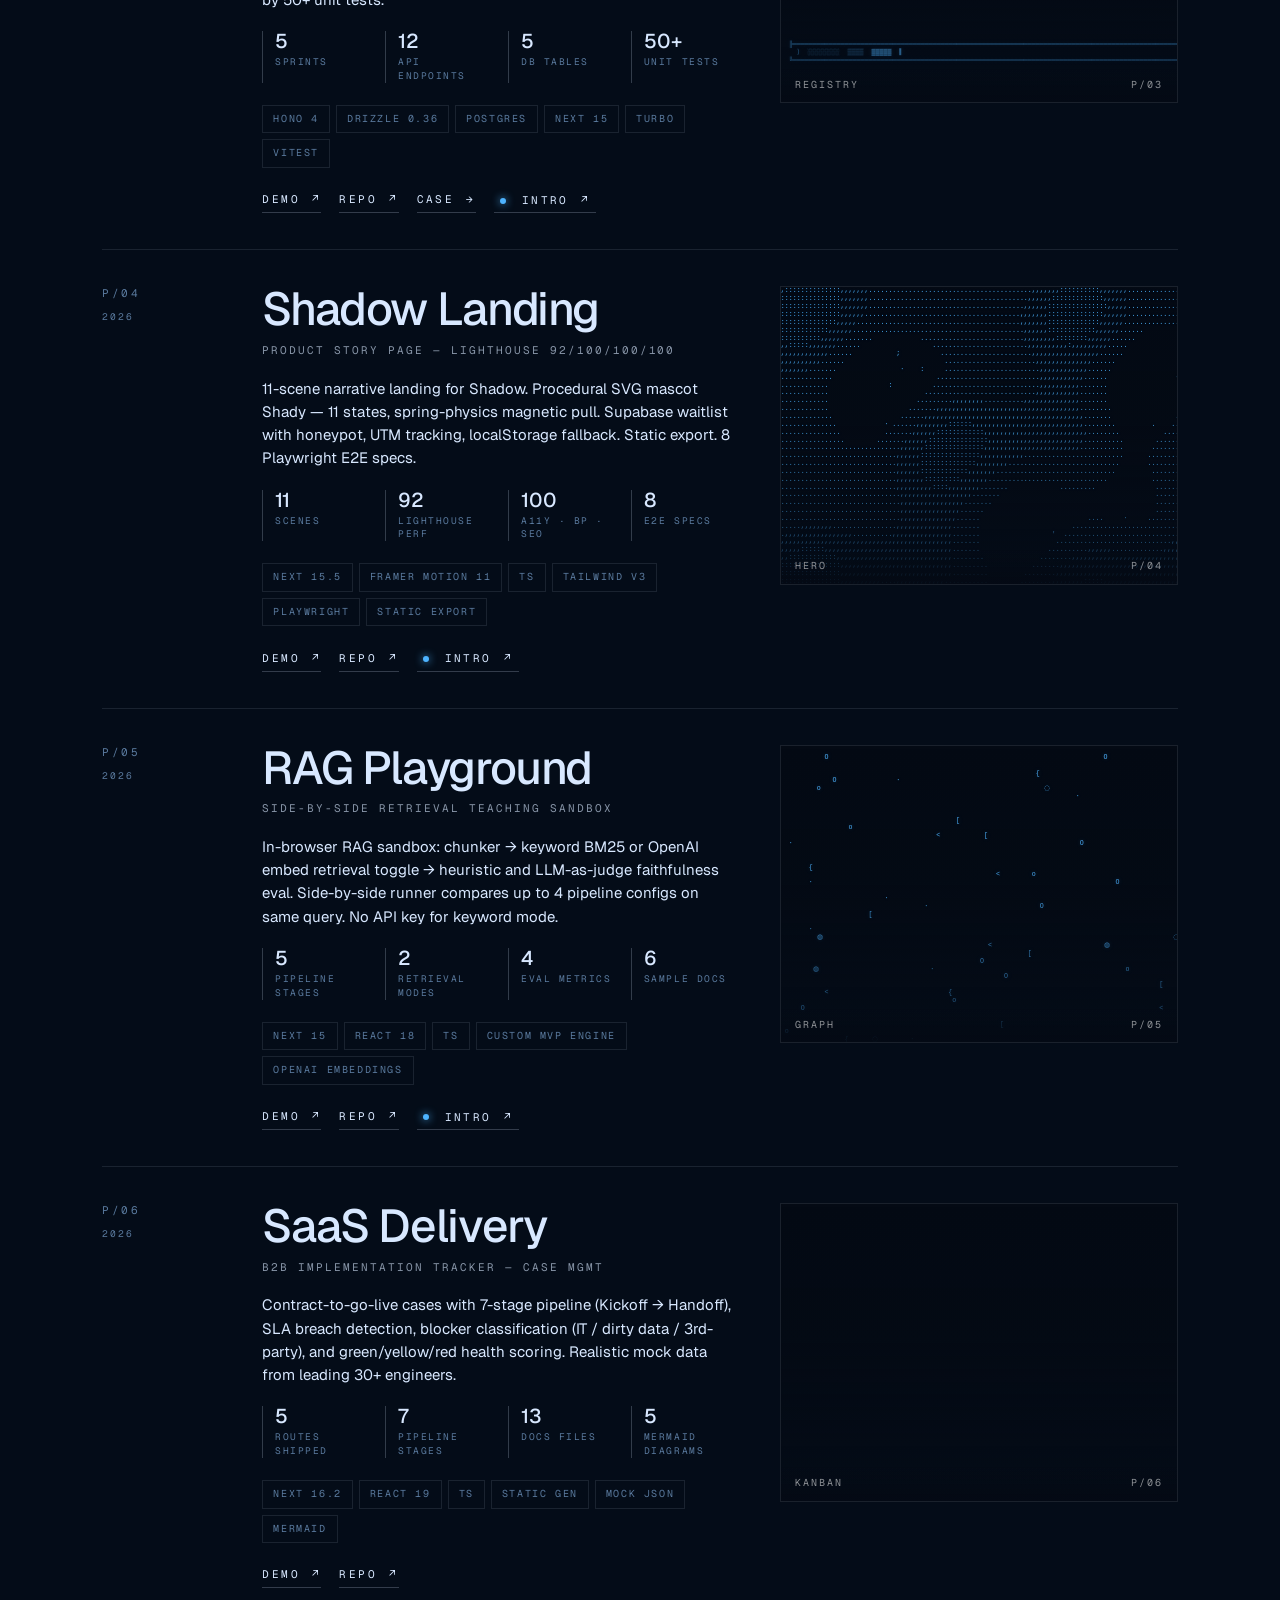
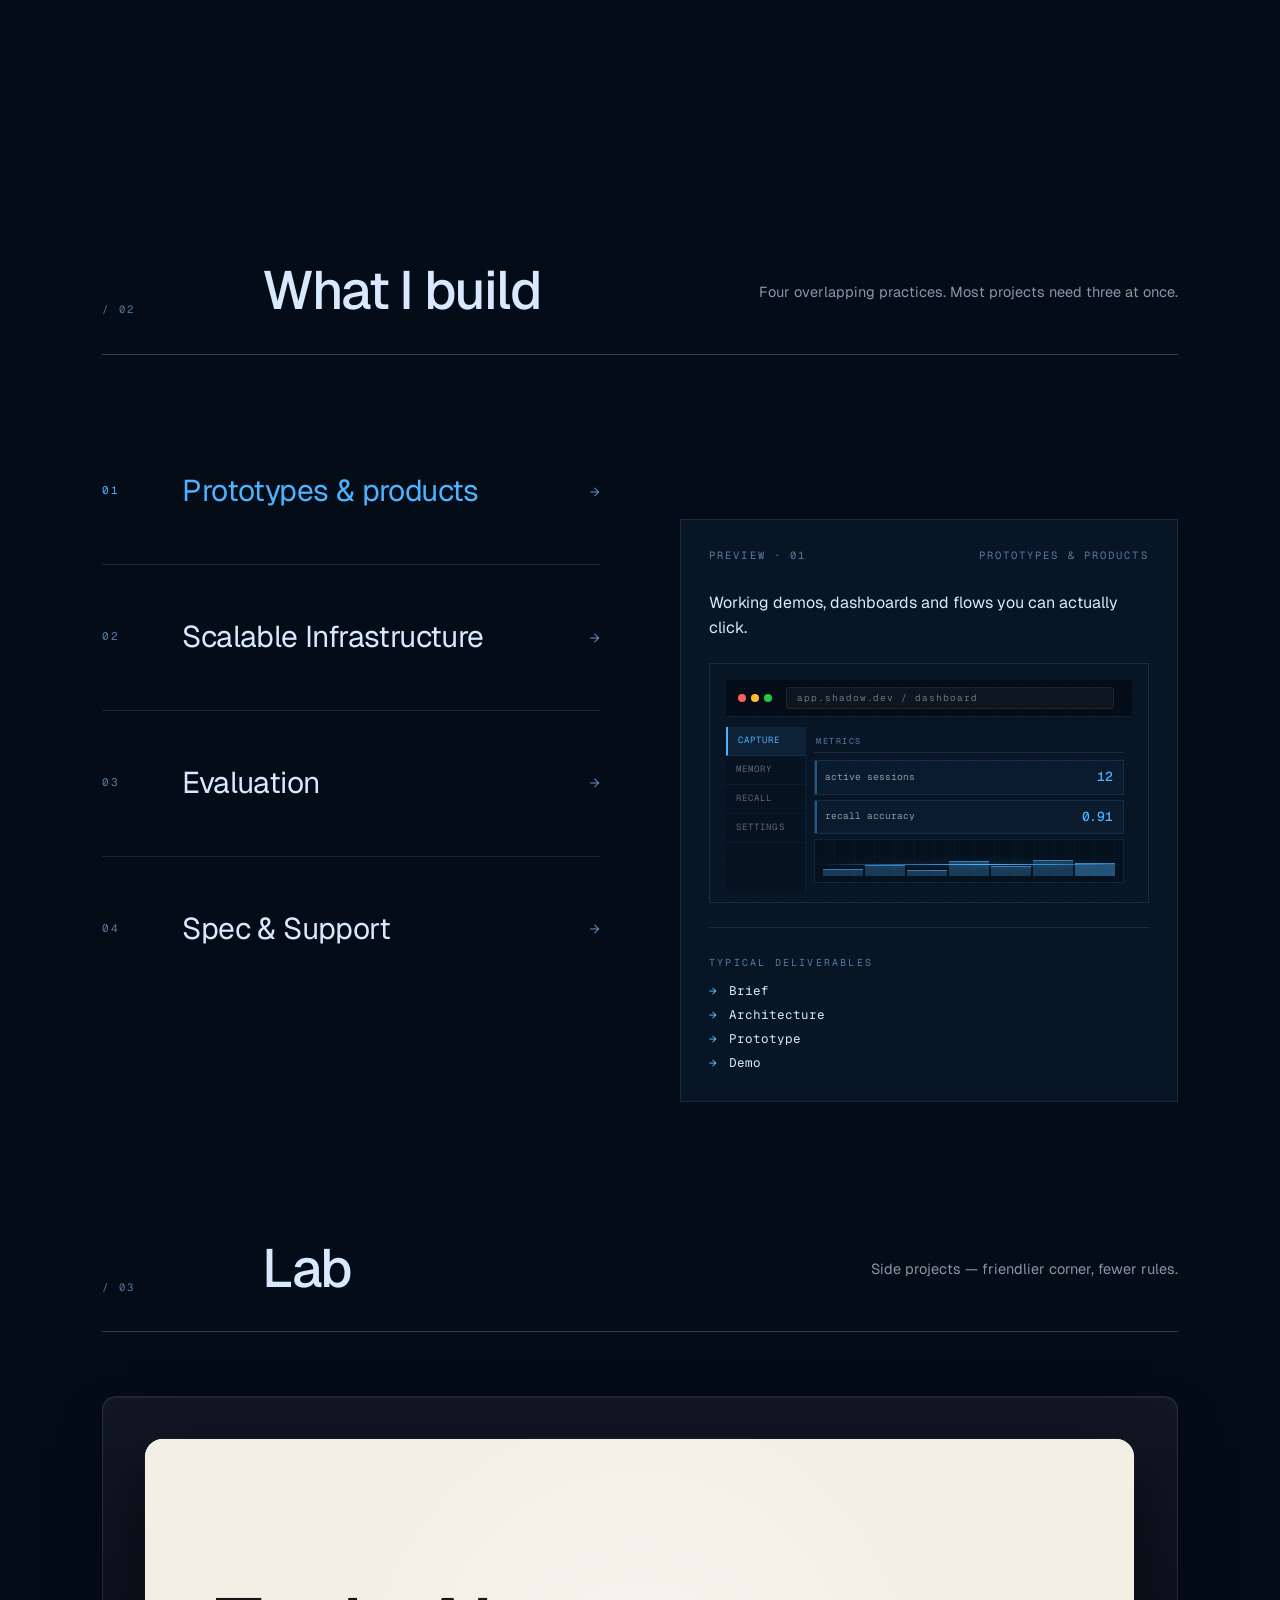
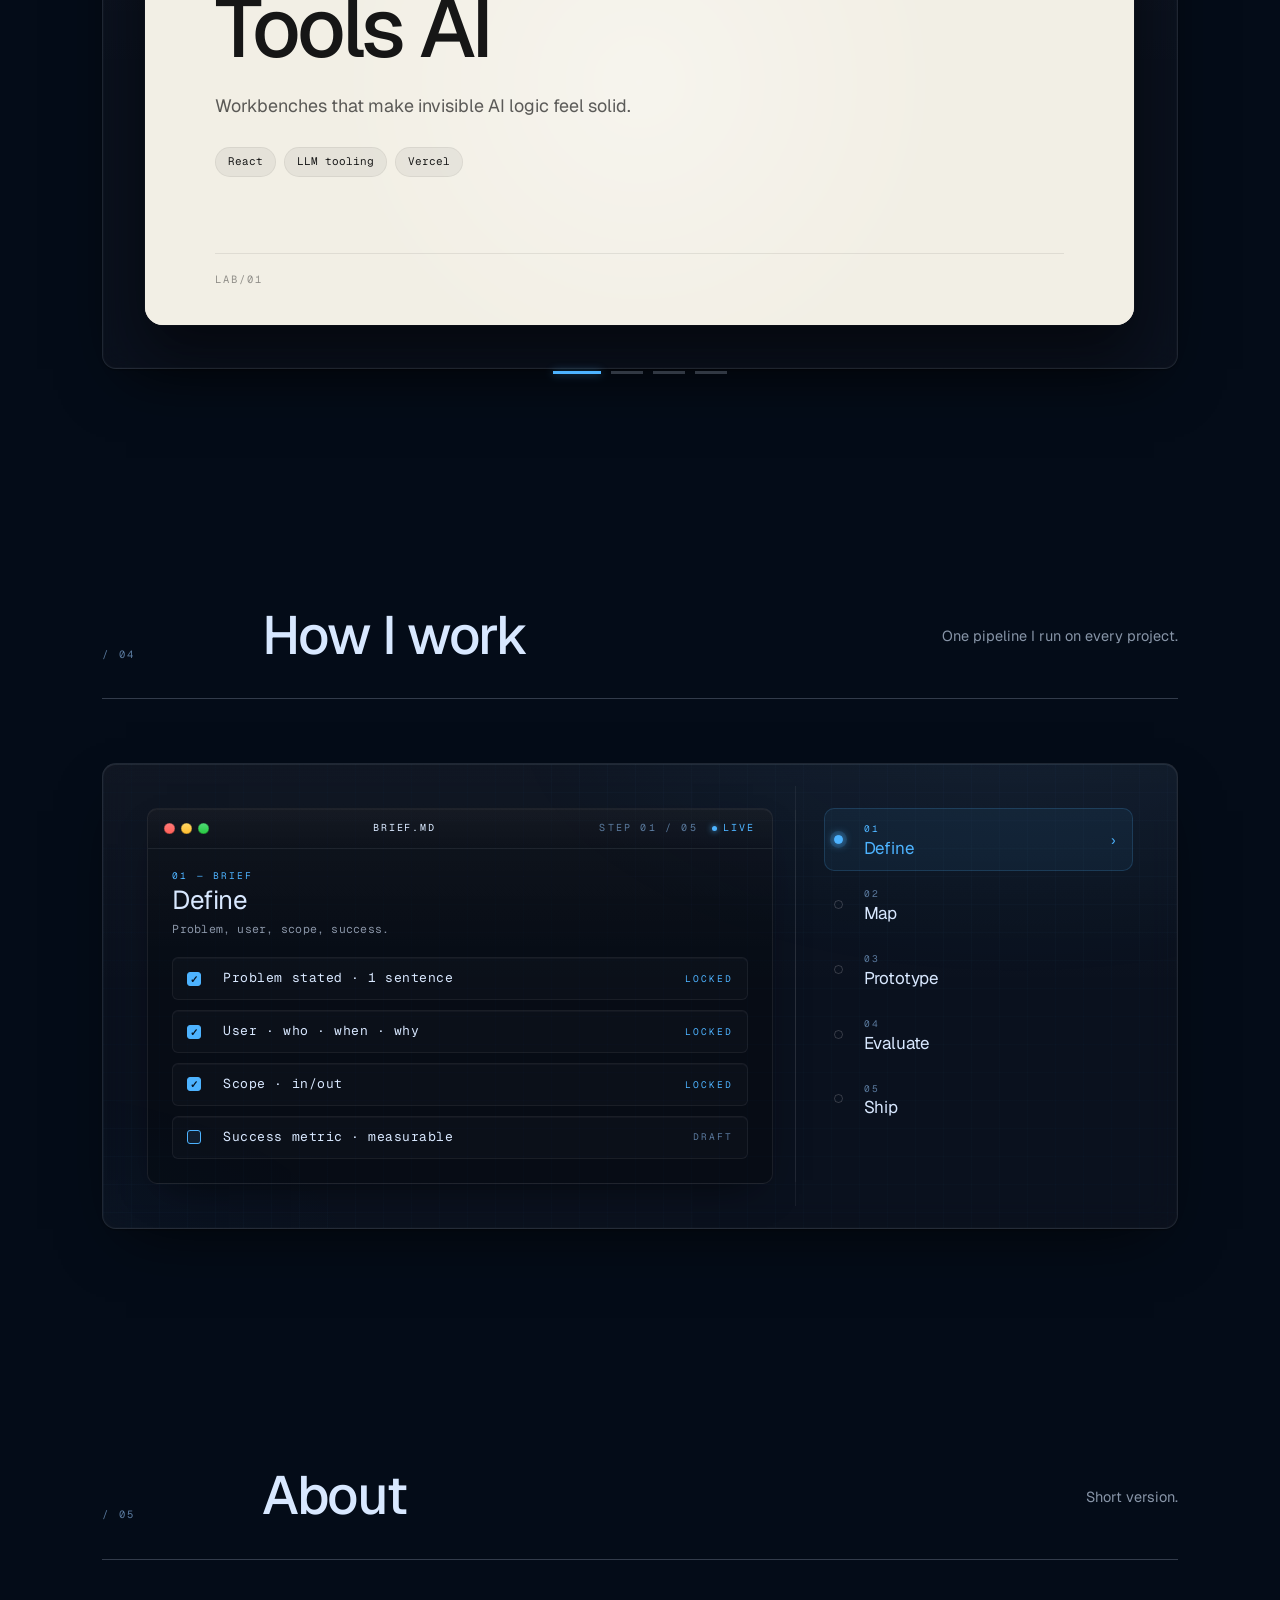
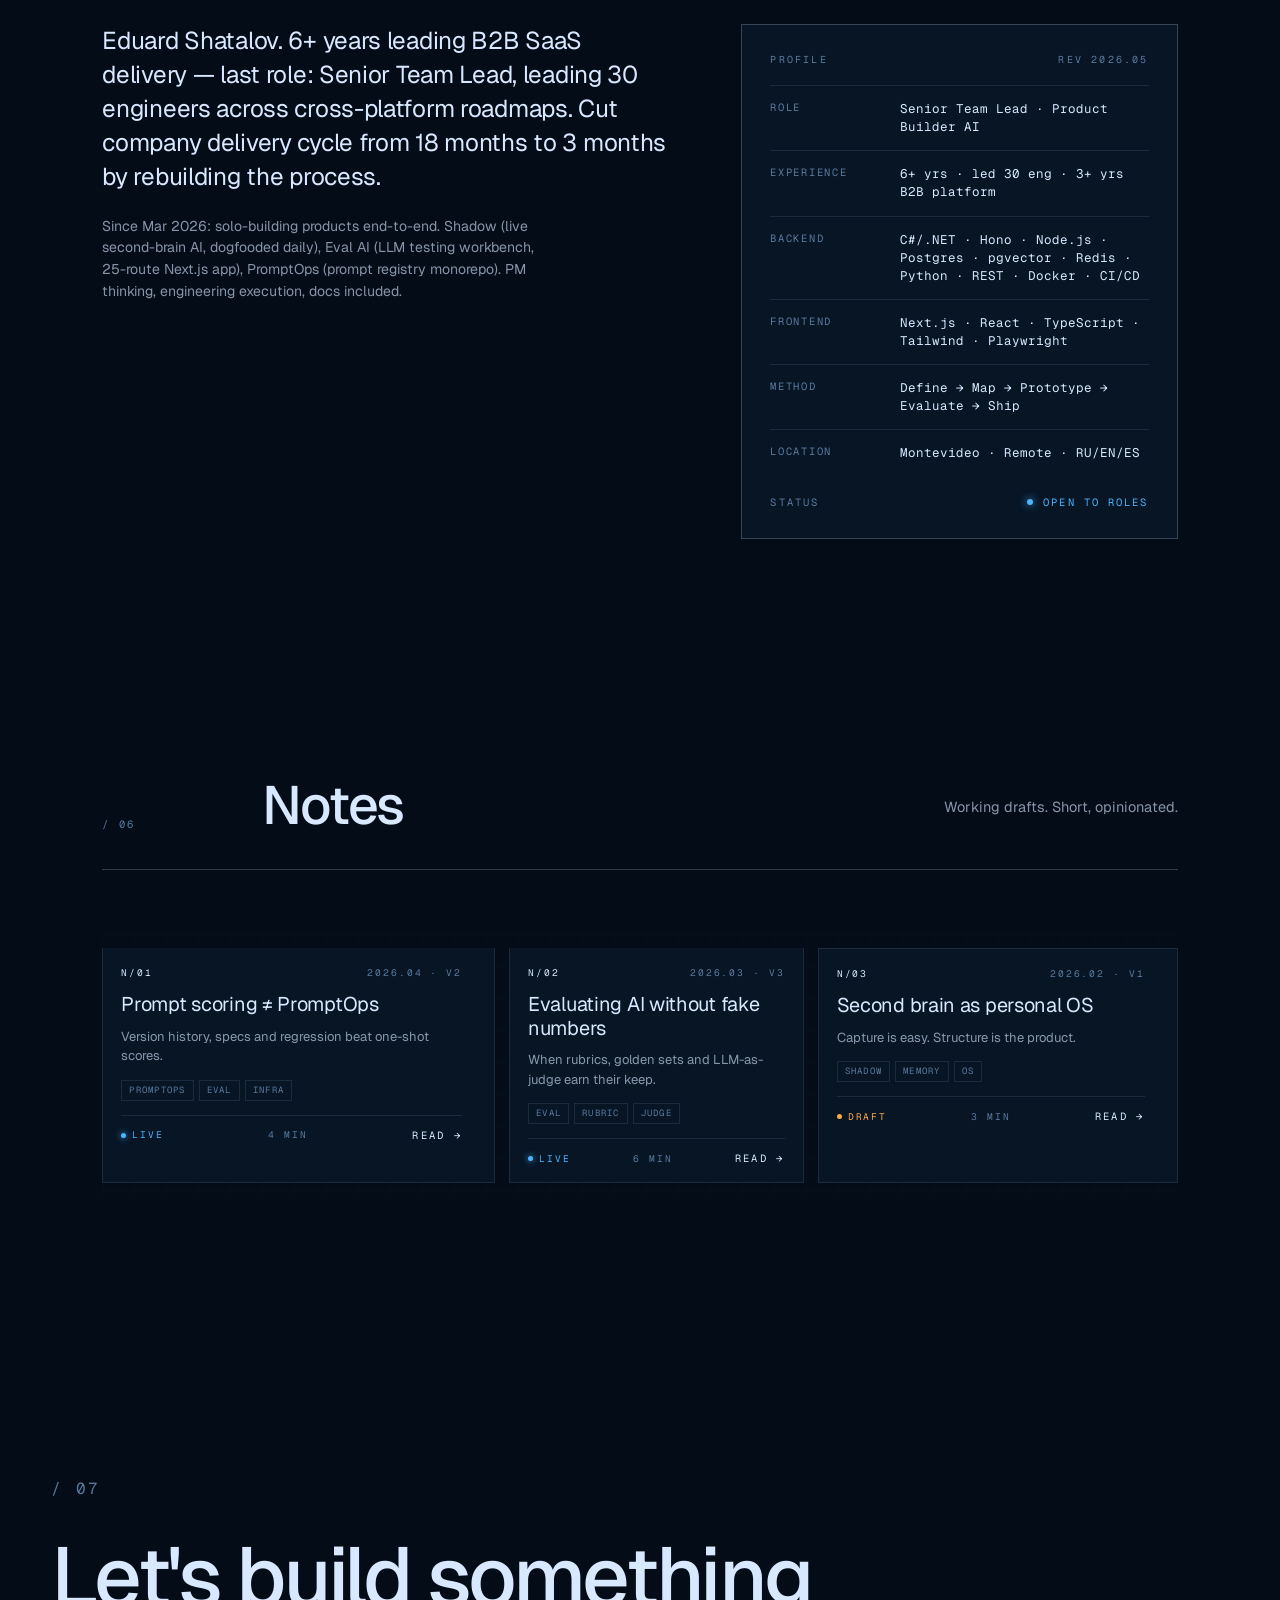
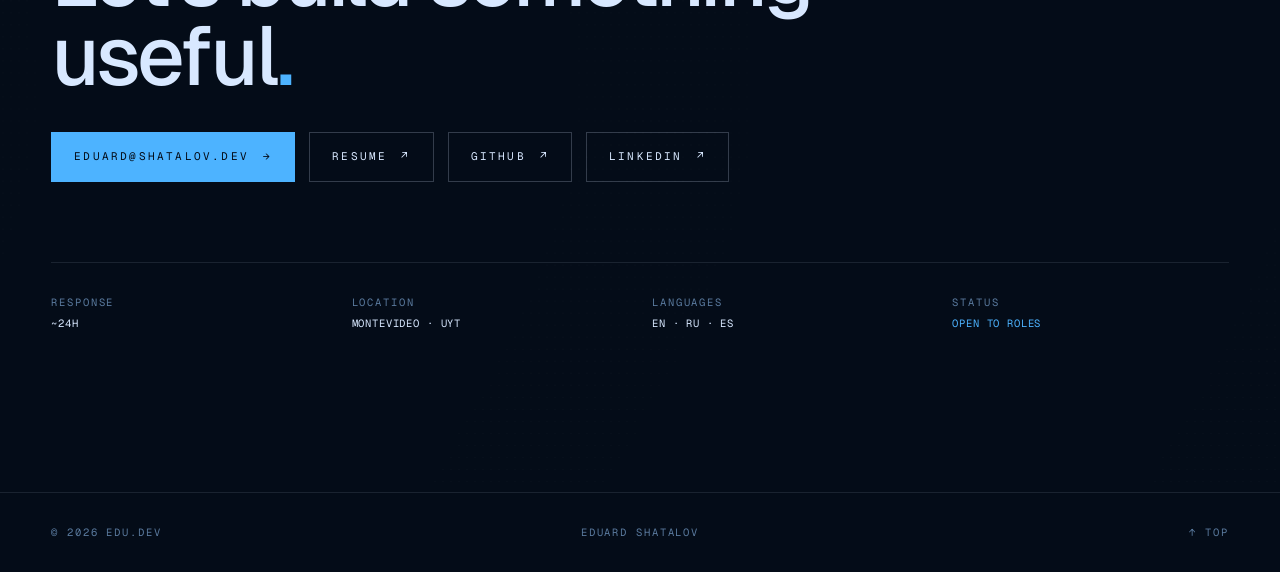
==== commit b35c3993: "content(portfolio): remove phone, rename fit->tracks, expand notes to full articles - Drop phone num" ====
--- a/index.html
+++ b/index.html
@@ -910,11 +910,13 @@
   display: inline-flex; align-items: center; gap: 12px;
 }
 .note__body {
-  display: none; grid-column: 1/-1; margin-top: 12px;
+  display: none; grid-column: 1/-1; margin-top: 14px;
   font-size: 14px; line-height: 1.65; color: var(--paper-dim);
   border-left: 2px solid var(--accent); padding-left: 16px;
-  max-width: 56ch;
-}
+  max-width: 64ch;
+}
+.note__body p { margin: 0 0 12px; }
+.note__body p:last-child { margin-bottom: 0; }
 .note--open .note__body { display: block; }
 .note--open .note__cta { color: var(--accent); }
 .note--open { background: rgba(77,179,255,0.025); }
@@ -1610,7 +1612,10 @@
   transition: border-color .25s, transform .25s, box-shadow .25s;
   grid-template-columns: none; grid-column: span 1;
   cursor: pointer;
-}
+  min-width: 0;
+}
+.note--open { grid-column: 1 / -1; cursor: default; }
+.note--open .note__body { display: block; }
 .note:hover, .note:focus-within {
   border-color: var(--accent); transform: translateY(-2px);
   box-shadow: 0 18px 40px rgba(0,0,0,0.45), 0 0 0 1px rgba(77,179,255,0.18);
@@ -2269,9 +2274,9 @@
 <!-- ============ BEST-FIT ROLES ============ -->
 <section class="fit" id="fit" aria-label="Best fit roles">
   <div class="fit__head">
-    <div class="idx">/ fit</div>
-    <h2>Where I fit</h2>
-    <p class="sub">Three lanes. One person. Pick the angle that matches your hire.</p>
+    <div class="idx">/ tracks</div>
+    <h2>Tracks</h2>
+    <p class="sub">Three directions. One operator. Pick the lane that matches your hire.</p>
   </div>
   <div class="fit__grid">
     <article class="fit__card">
@@ -2432,7 +2437,7 @@
     <div class="contact__sig">
       <div>Response<span>~24h</span></div>
       <div>Location<span>Montevideo · UYT</span></div>
-      <div>Phone<span>+598 94 786 877</span></div>
+      <div>Languages<span>EN · RU · ES</span></div>
       <div>Status<span style="color:var(--accent)">Open to roles</span></div>
     </div>
   </div>
@@ -2806,9 +2811,42 @@
   };
 
   const NOTES = [
-    { code:"N/01", date:"2026.04", t:"Prompt scoring ≠ PromptOps",        s:"Version history, specs and regression beat one-shot scores.", body:"A score tells you how a prompt performed once. A version history tells you if it degraded, and why. PromptOps treats prompts as software: immutable versions, SHA-256 render hashing, lifecycle states. Score is a metric. Spec + regression is a system.", tags:["promptops","eval","infra"], status:"live",  rev:"v2", read:"4 min" },
-    { code:"N/02", date:"2026.03", t:"Evaluating AI without fake numbers", s:"When rubrics, golden sets and LLM-as-judge earn their keep.",  body:"Most AI eval dashboards show numbers that look precise but mean nothing. Real eval has three layers: human-written rubrics (what correct looks like), a golden set (known inputs with known outputs), and LLM-as-judge for scale. Skip any layer and you're measuring confidence, not quality.", tags:["eval","rubric","judge"],     status:"live",  rev:"v3", read:"6 min" },
-    { code:"N/03", date:"2026.02", t:"Second brain as personal OS",        s:"Capture is easy. Structure is the product.",                  body:"Everyone captures. Notion, voice memos, starred tweets. The gap is structure: what gets surfaced, when, and why. Shadow's insight: the brain doesn't need more storage — it needs a retrieval layer that knows context. pgvector + daily digest + pattern detection. Capture is table stakes.", tags:["shadow","memory","os"],      status:"draft", rev:"v1", read:"3 min" },
+    { code:"N/01", date:"2026.04", t:"Prompt scoring ≠ PromptOps",
+      s:"Version history, specs and regression beat one-shot scores.",
+      tags:["promptops","eval","infra"], status:"live", rev:"v2", read:"4 min",
+      body:
+`A single score tells you how a prompt performed once. It does not tell you why it broke yesterday, or what changed since last week. That is the gap PromptOps fills.
+
+Treat prompts as software. Each version is immutable. Each render produces a SHA-256 hash, so you know exactly which bytes the model saw. Lifecycle states (draft → staged → live → archived) replace ad-hoc Google Docs. Audit logs let you replay any production call.
+
+A score is a metric. Spec + regression is a system. The score answers "how good?" — but only versioning, render hashing, and a regression suite answer "how stable?" — and stability is what production cares about.
+
+The practical kit: a registry table keyed by name+version, a render function that returns string + hash, a regression runner that diffs hashes across versions, and a small CLI to promote/rollback. The whole loop fits in one Postgres schema and a Hono router.`
+    },
+    { code:"N/02", date:"2026.03", t:"Evaluating AI without fake numbers",
+      s:"When rubrics, golden sets and LLM-as-judge earn their keep.",
+      tags:["eval","rubric","judge"], status:"live", rev:"v3", read:"6 min",
+      body:
+`Most LLM eval dashboards show numbers that look precise but mean nothing. 87.4% factuality on what corpus? Judged by which model? Compared to which baseline? Without those answers, a number is just decoration.
+
+Real eval has three layers. First, human-written rubrics — short, opinionated definitions of what "correct" looks like for this task. A rubric is a contract. Second, a golden set — known inputs with known outputs, hand-curated, version-controlled, treated like test fixtures. Third, LLM-as-judge for scale — a stronger model graded against the rubric, calibrated to human ratings on a sampled subset.
+
+Skip any layer and you are measuring confidence, not quality. No rubric: the judge invents its own definition. No golden set: you cannot detect regression. No judge: you do not scale beyond a hundred manual ratings.
+
+Two anti-patterns to avoid. First, "vibe checks" with no rubric — they regress silently. Second, single-shot benchmark scores with no golden set — they cannot tell you that yesterday's prompt change broke factuality but improved tone. Real eval is boring, slow, and structured. That is the point.`
+    },
+    { code:"N/03", date:"2026.02", t:"Second brain as personal OS",
+      s:"Capture is easy. Structure is the product.",
+      tags:["shadow","memory","os"], status:"draft", rev:"v1", read:"3 min",
+      body:
+`Everyone captures. Notion, voice memos, starred tweets, screenshots, half-finished docs. Capture is solved. The gap is structure: what gets surfaced, when, and why.
+
+Shadow's bet: the brain does not need more storage. It needs a retrieval layer that knows context — what area of life this belongs to (12 areas, classified at write time), what other entries it relates to (pgvector cosine over 1536-d embeddings), and what pattern emerges over days (daily and weekly reports).
+
+Three primitives form the OS. Capture (text, voice, photo) writes to a Postgres row plus an embedding. Recall is a chat that routes between cheap mini and 4o on cost. Reflect is a scheduled report that surfaces patterns you would not notice in raw logs.
+
+The hard part is not vectors. It is opinionated defaults: which areas matter, when to nudge, what to hide. A second brain that asks you to configure everything is a worse Notion. A second brain that knows when to interrupt is a product.`
+    },
   ];
 
   /* ============================================================
@@ -3637,7 +3675,7 @@
           <span>${n.read || ""}</span>
           <span class="note__cta">Read →</span>
         </div>
-        ${n.body ? `<p class="note__body">${n.body}</p>` : ""}
+        ${n.body ? `<div class="note__body">${n.body.split(/\n\n+/).map(p => `<p>${p.trim()}</p>`).join("")}</div>` : ""}
       </article>
     `).join("");
 
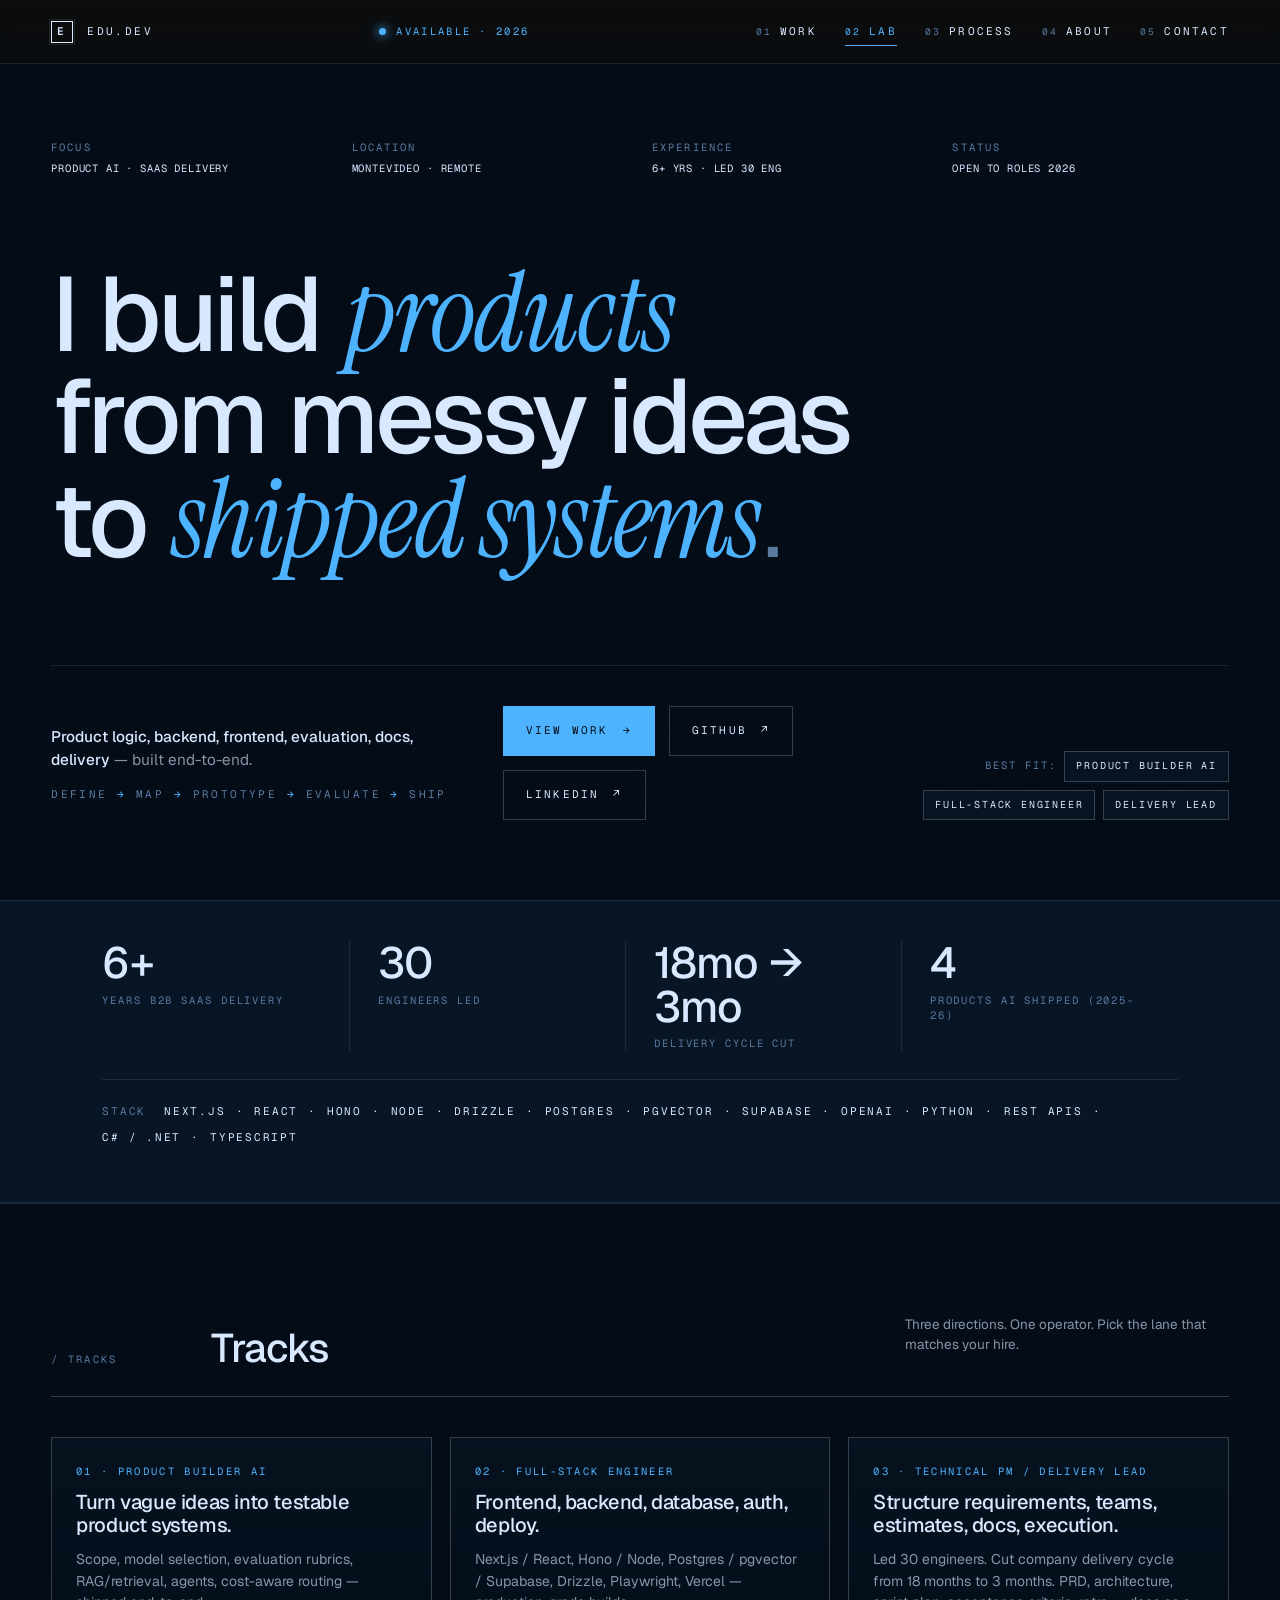
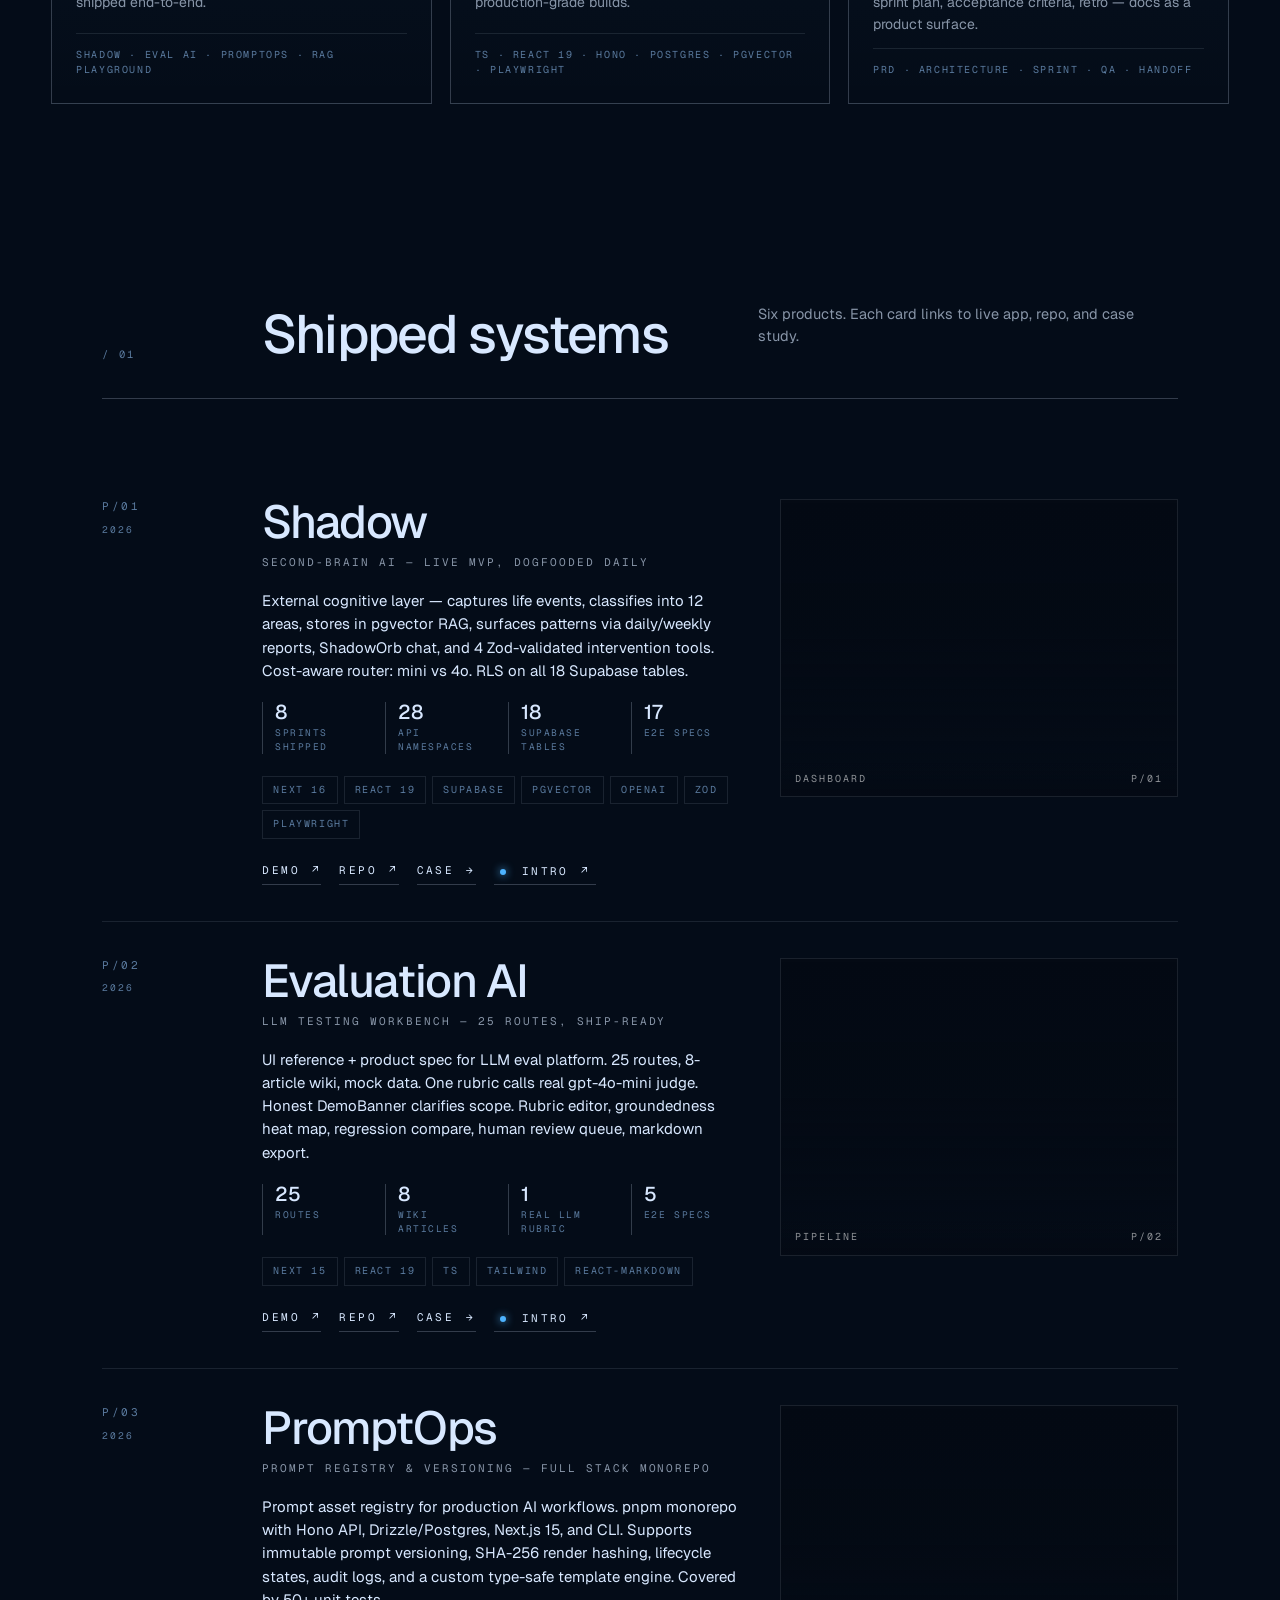
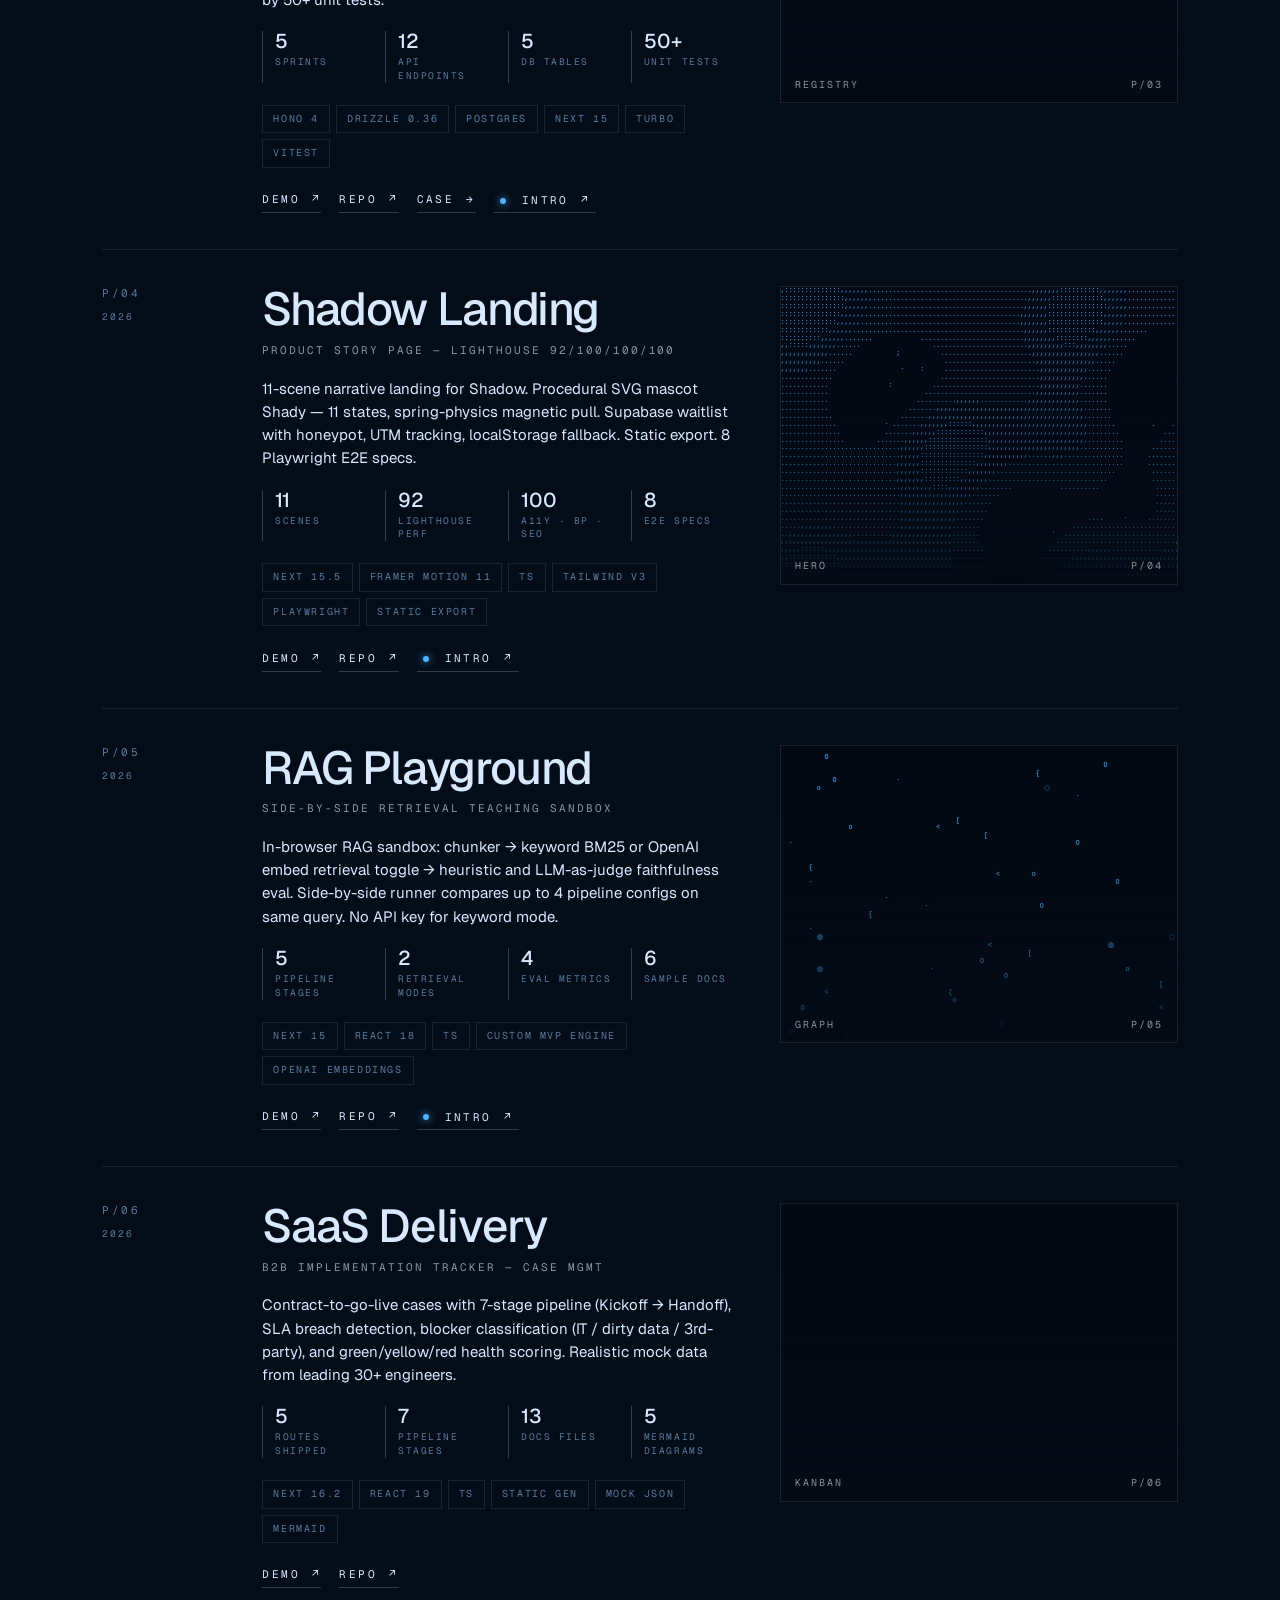
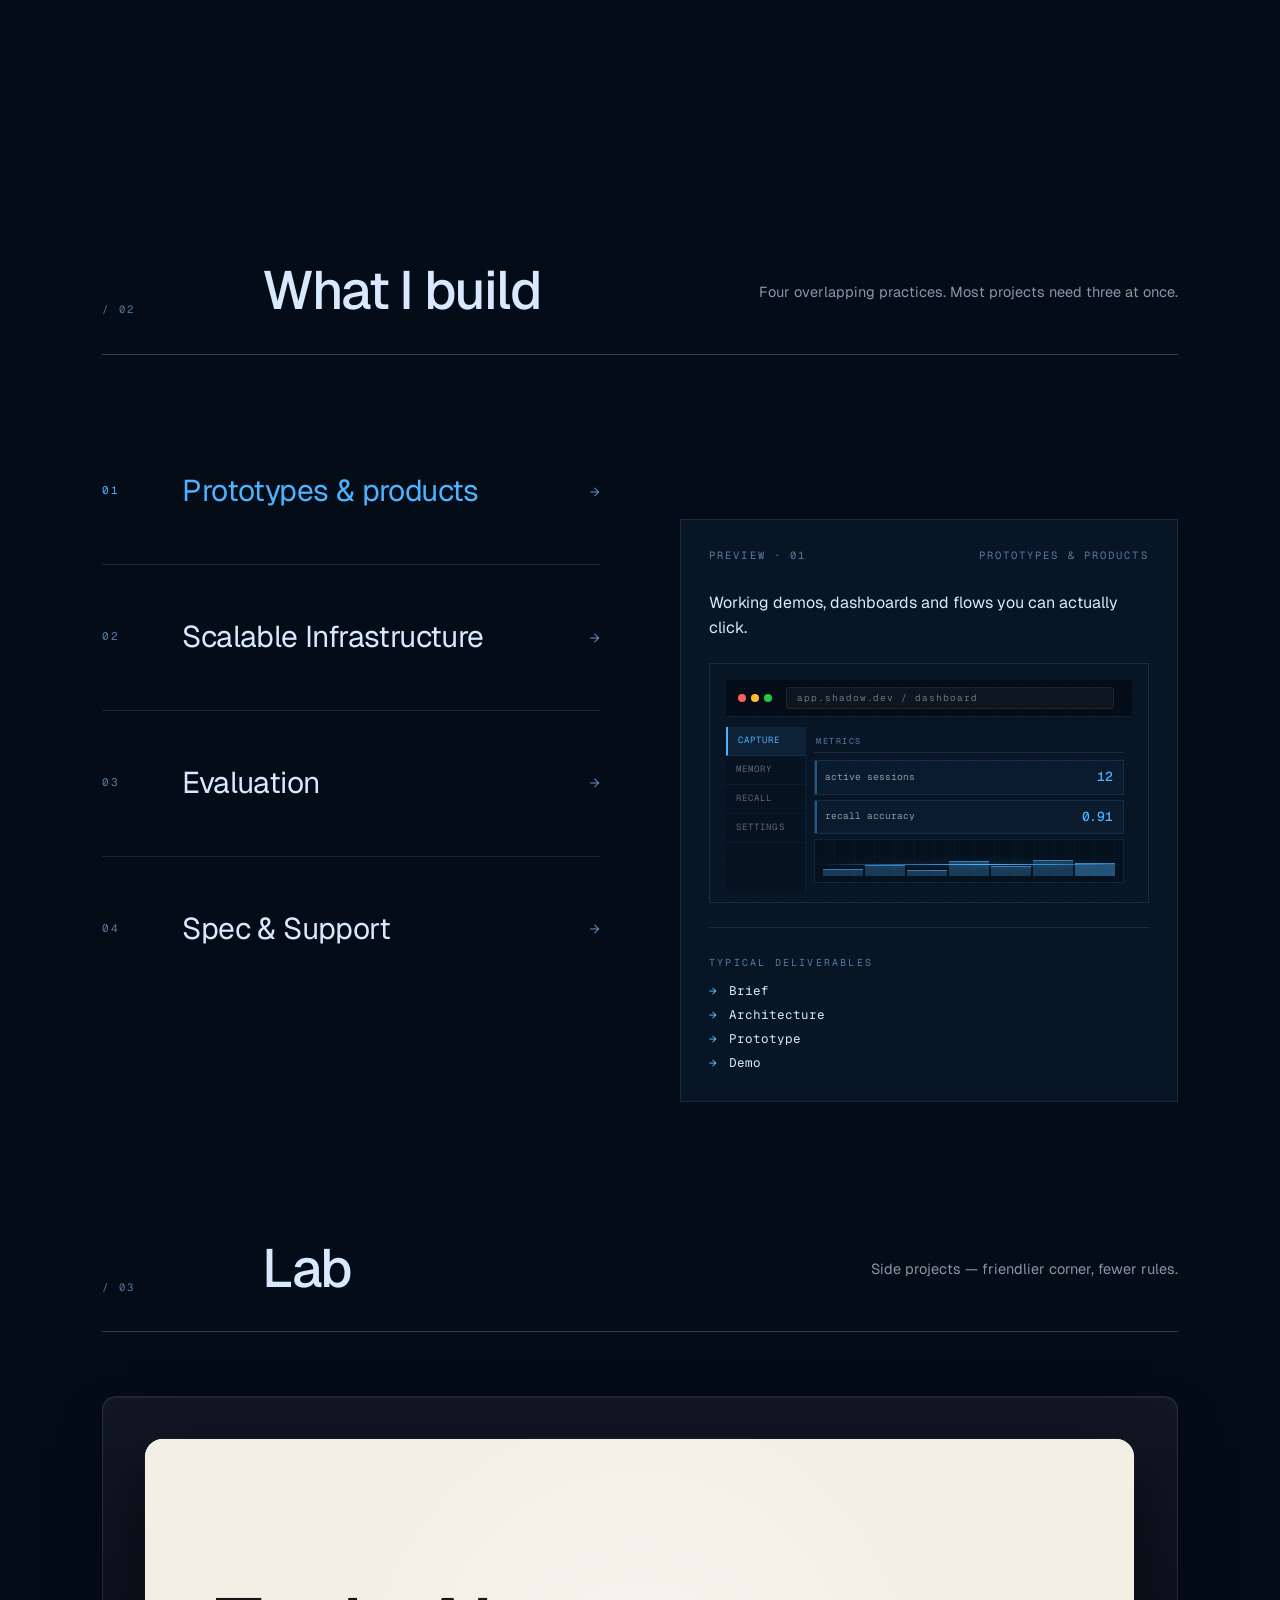
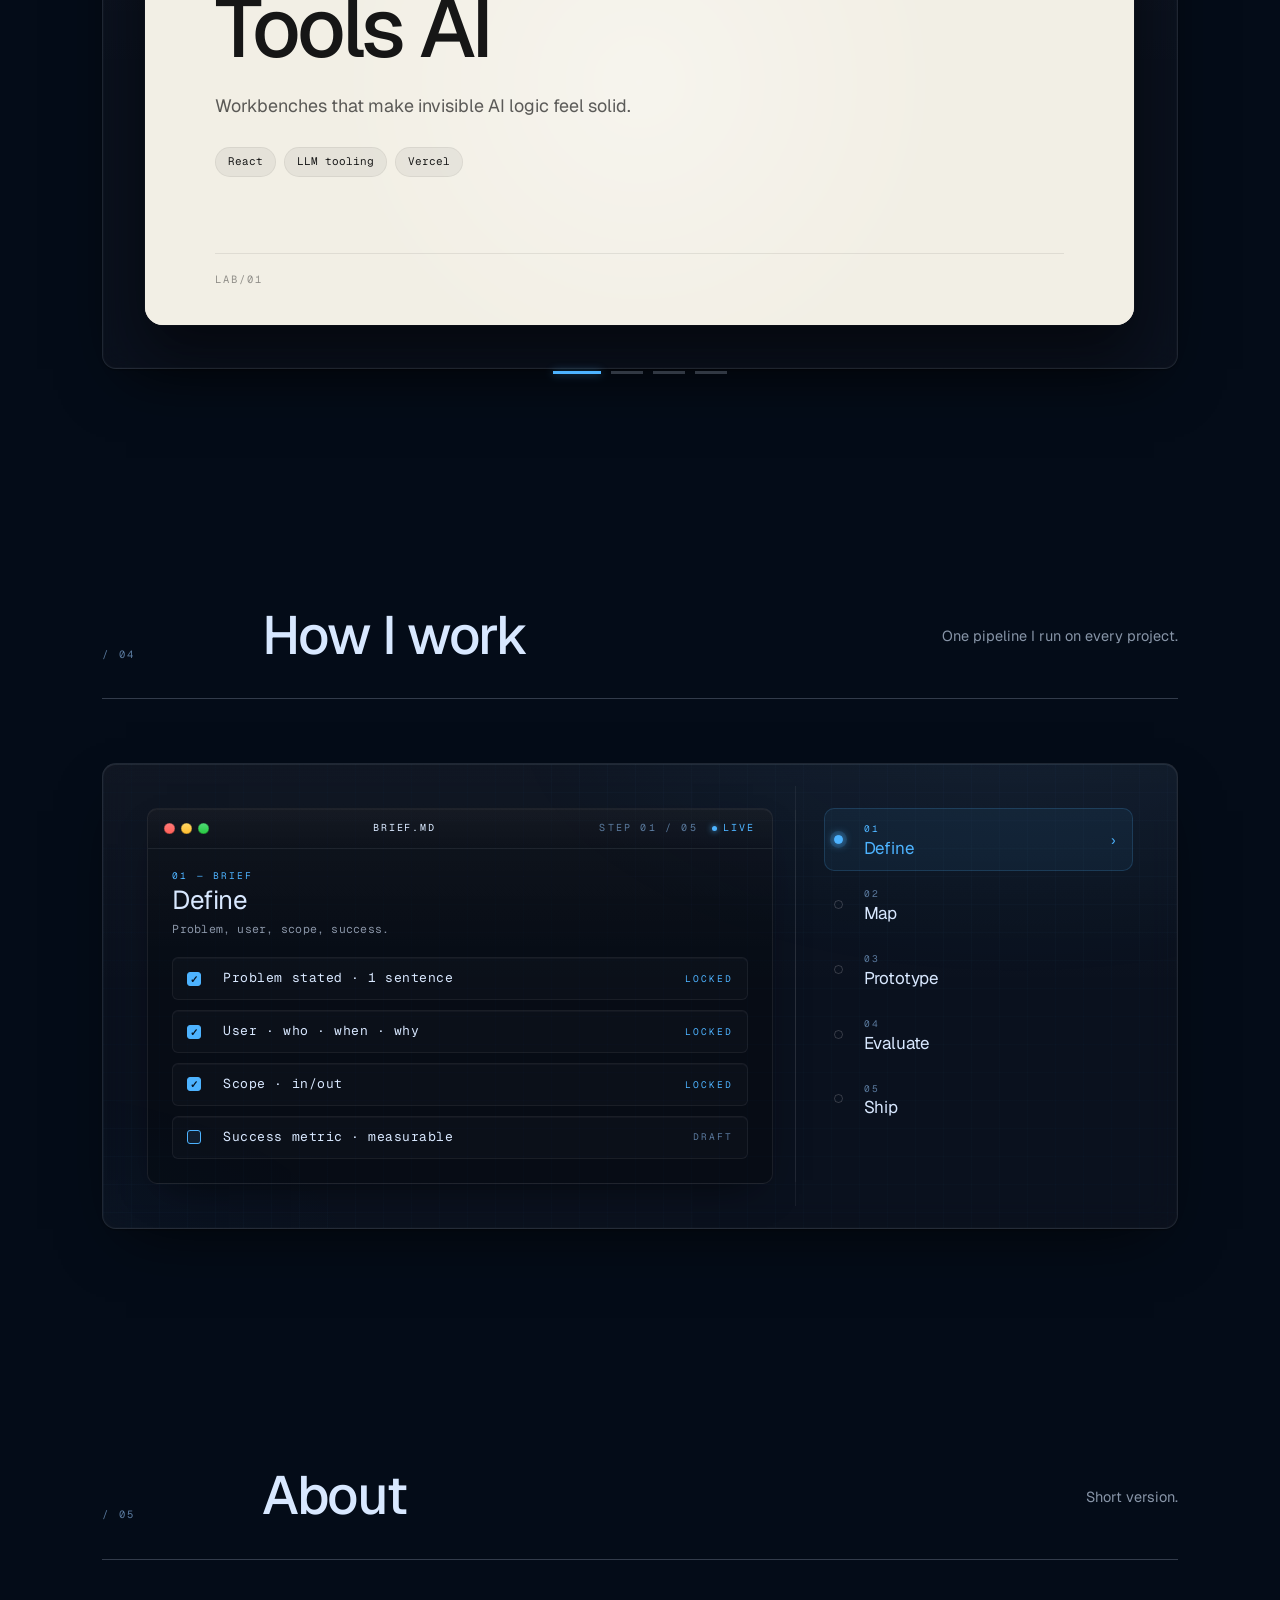
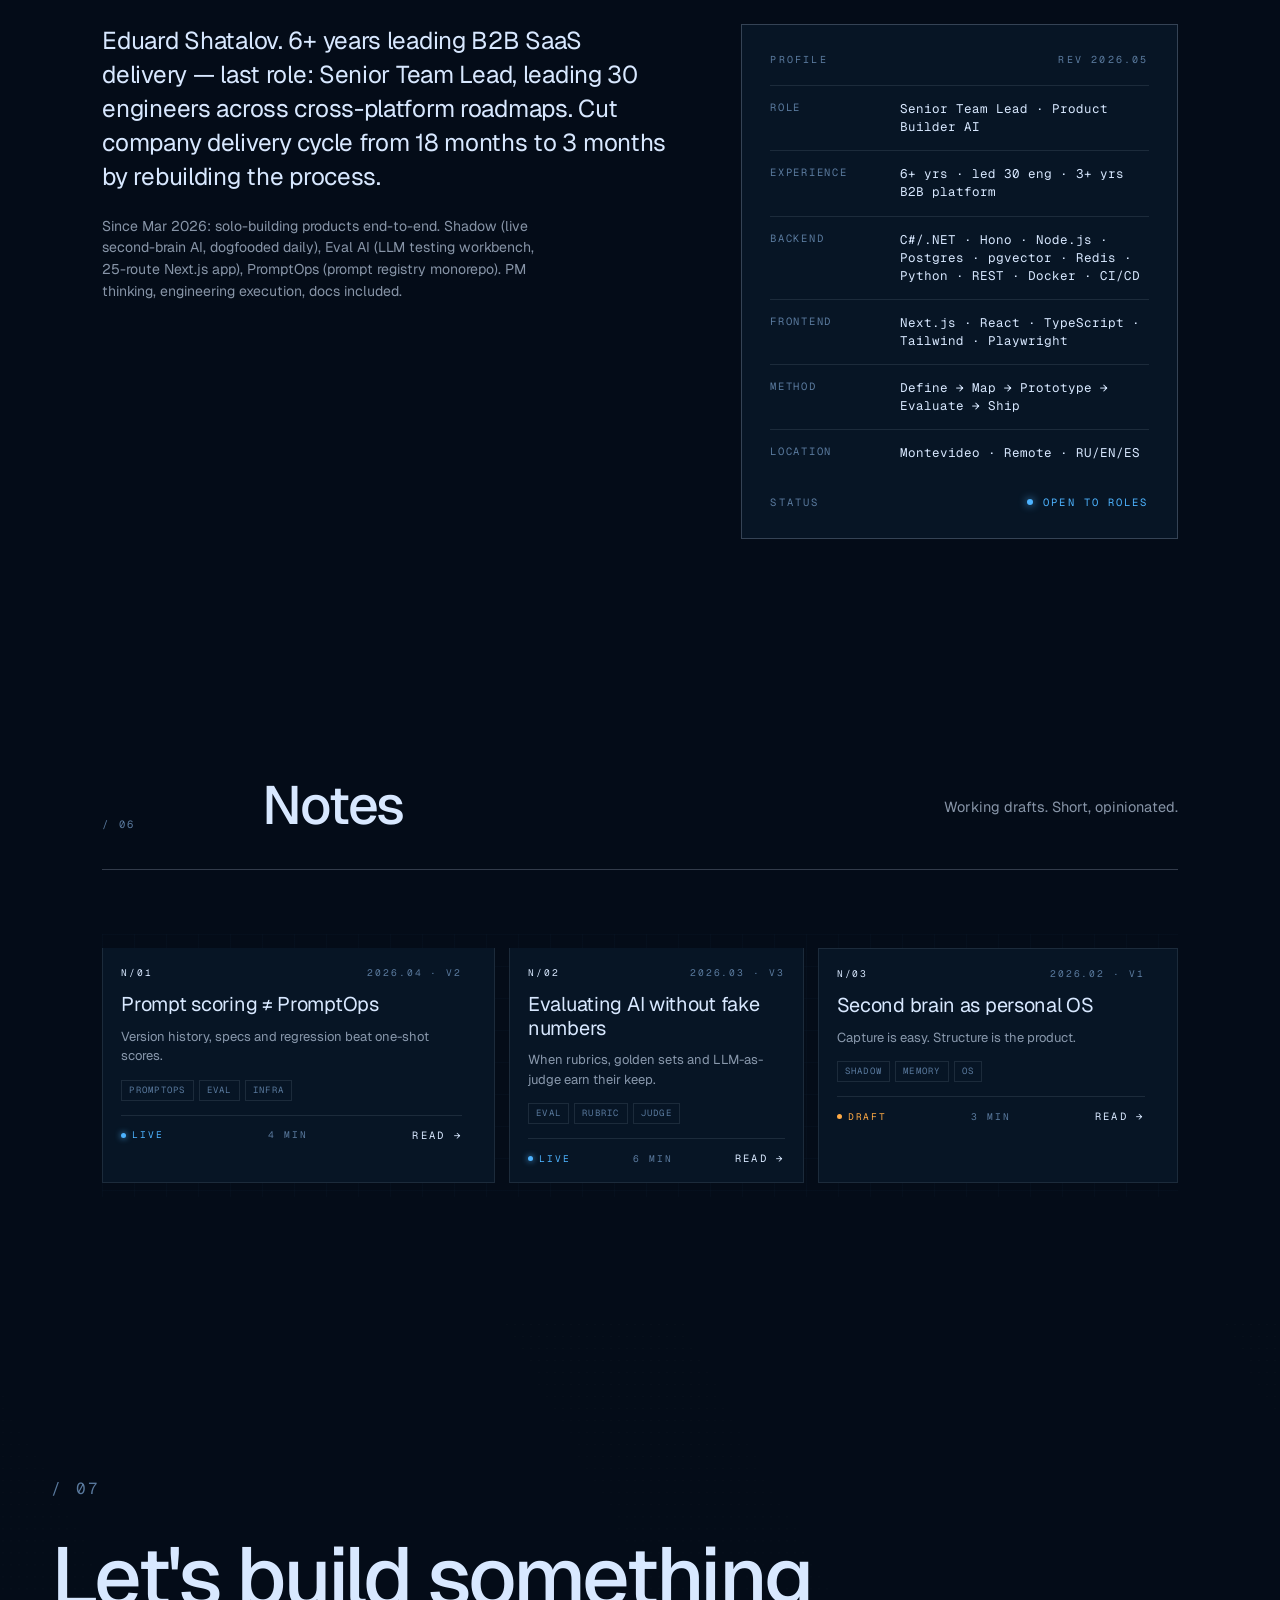
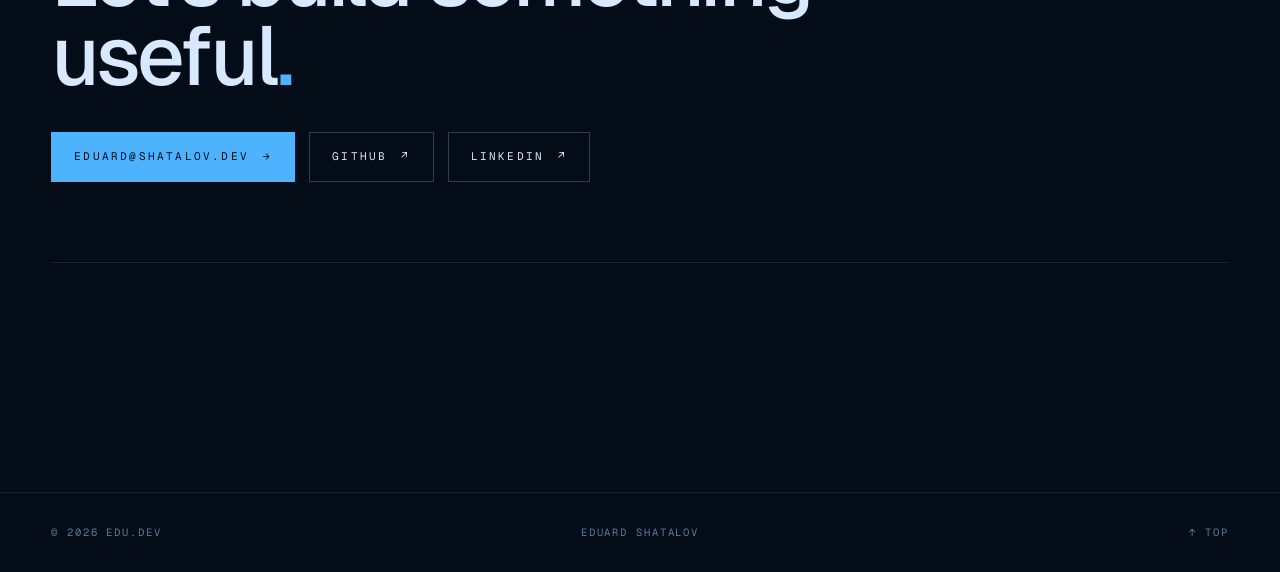
==== commit c963bad1: "chore(portfolio): default CTAs to GitHub + LinkedIn, drop Resume button - Hero: swap Contact -> Link" ====
--- a/index.html
+++ b/index.html
@@ -2216,8 +2216,8 @@
     </p>
     <div class="hero__cta">
       <a class="btn btn--primary" href="#work">View work <span class="arrow">→</span></a>
-      <a class="btn" href="#contact">Contact <span class="arrow">→</span></a>
       <a class="btn" href="https://github.com/Qalipso" target="_blank" rel="noopener">GitHub <span class="arrow">↗</span></a>
+      <a class="btn" href="https://www.linkedin.com/in/eduard-shatalov-6a7a50248/" target="_blank" rel="noopener">LinkedIn <span class="arrow">↗</span></a>
     </div>
     <div class="hero__tags">
       <div class="hero__chips">
@@ -2430,7 +2430,6 @@
     <h2>Let's build something useful<span style="color:var(--accent)">.</span></h2>
     <div class="contact__ctas">
       <a class="btn btn--primary" href="mailto:eduard@shatalov.dev">eduard@shatalov.dev <span>→</span></a>
-      <a class="btn" href="https://www.linkedin.com/in/eduard-shatalov-6a7a50248/" target="_blank" rel="noopener">Resume <span>↗</span></a>
       <a class="btn" href="https://github.com/Qalipso" target="_blank" rel="noopener">GitHub <span>↗</span></a>
       <a class="btn" href="https://www.linkedin.com/in/eduard-shatalov-6a7a50248/" target="_blank" rel="noopener">LinkedIn <span>↗</span></a>
     </div>
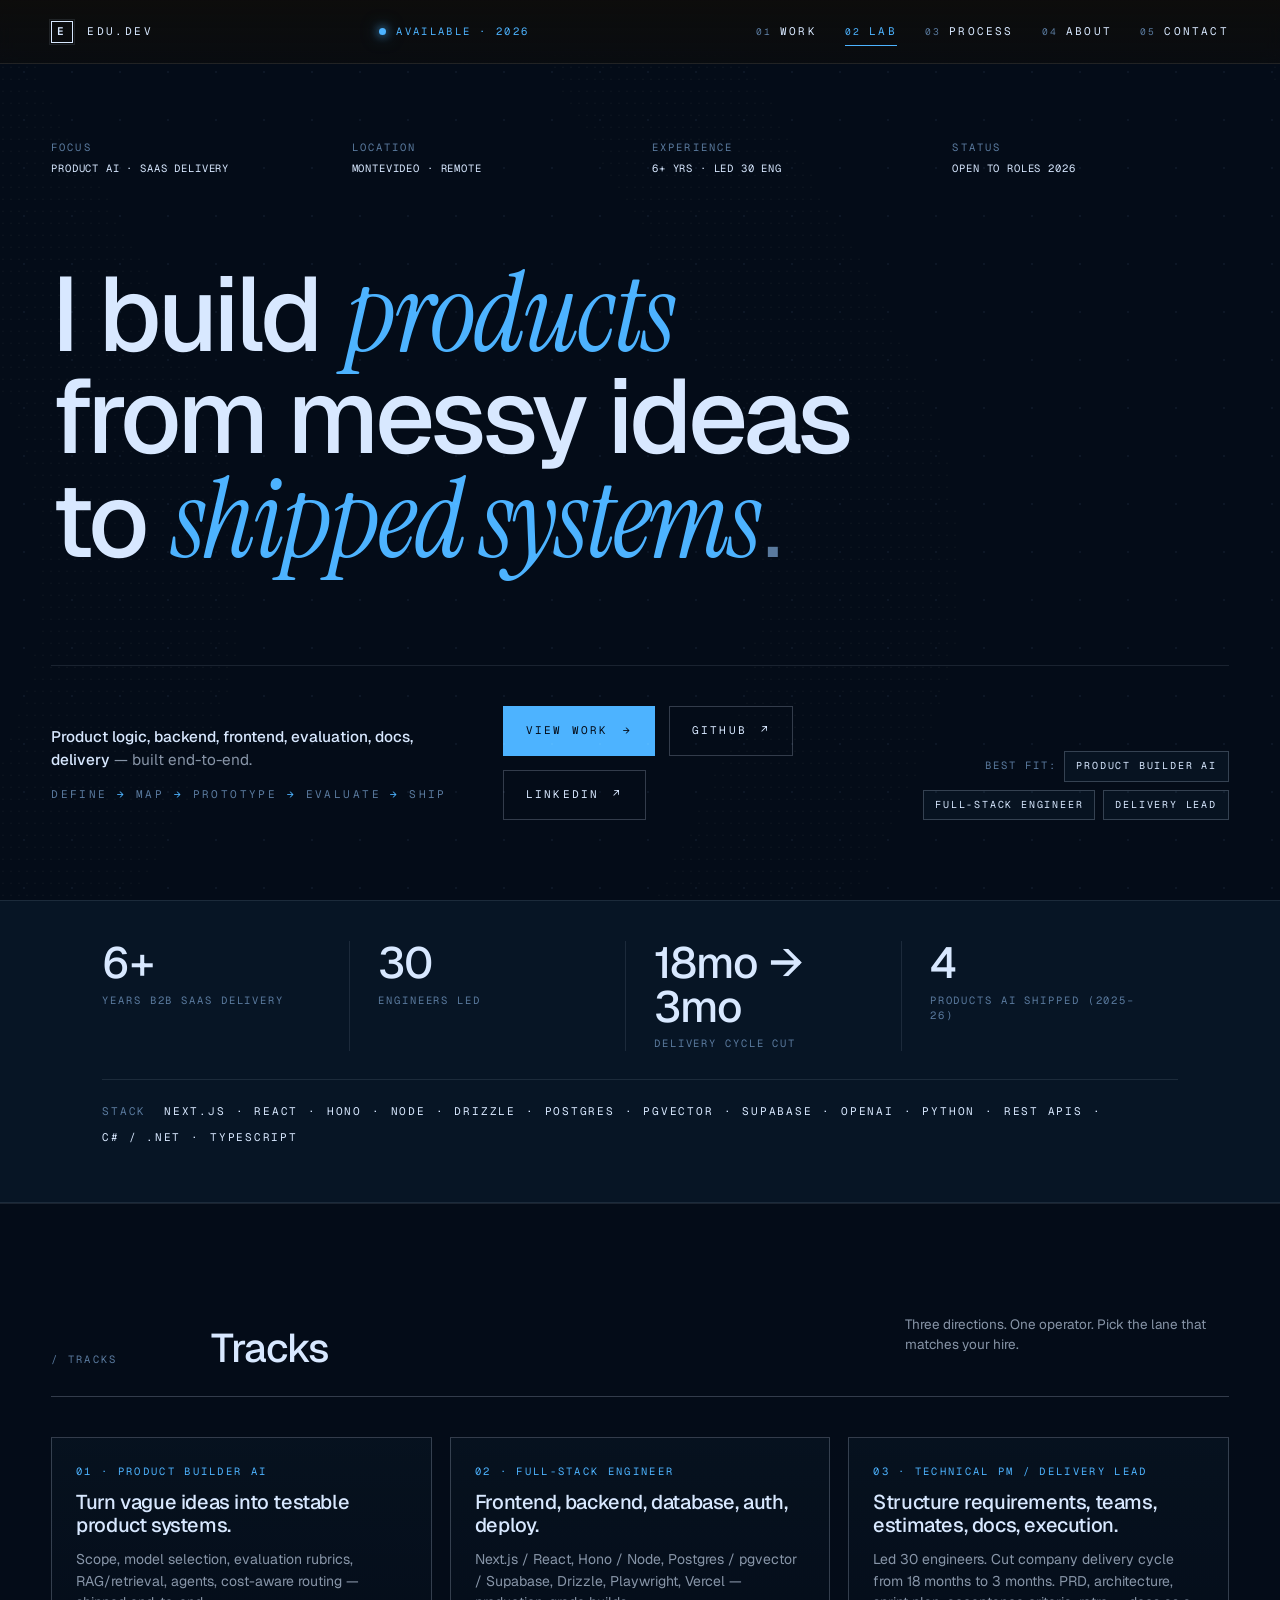
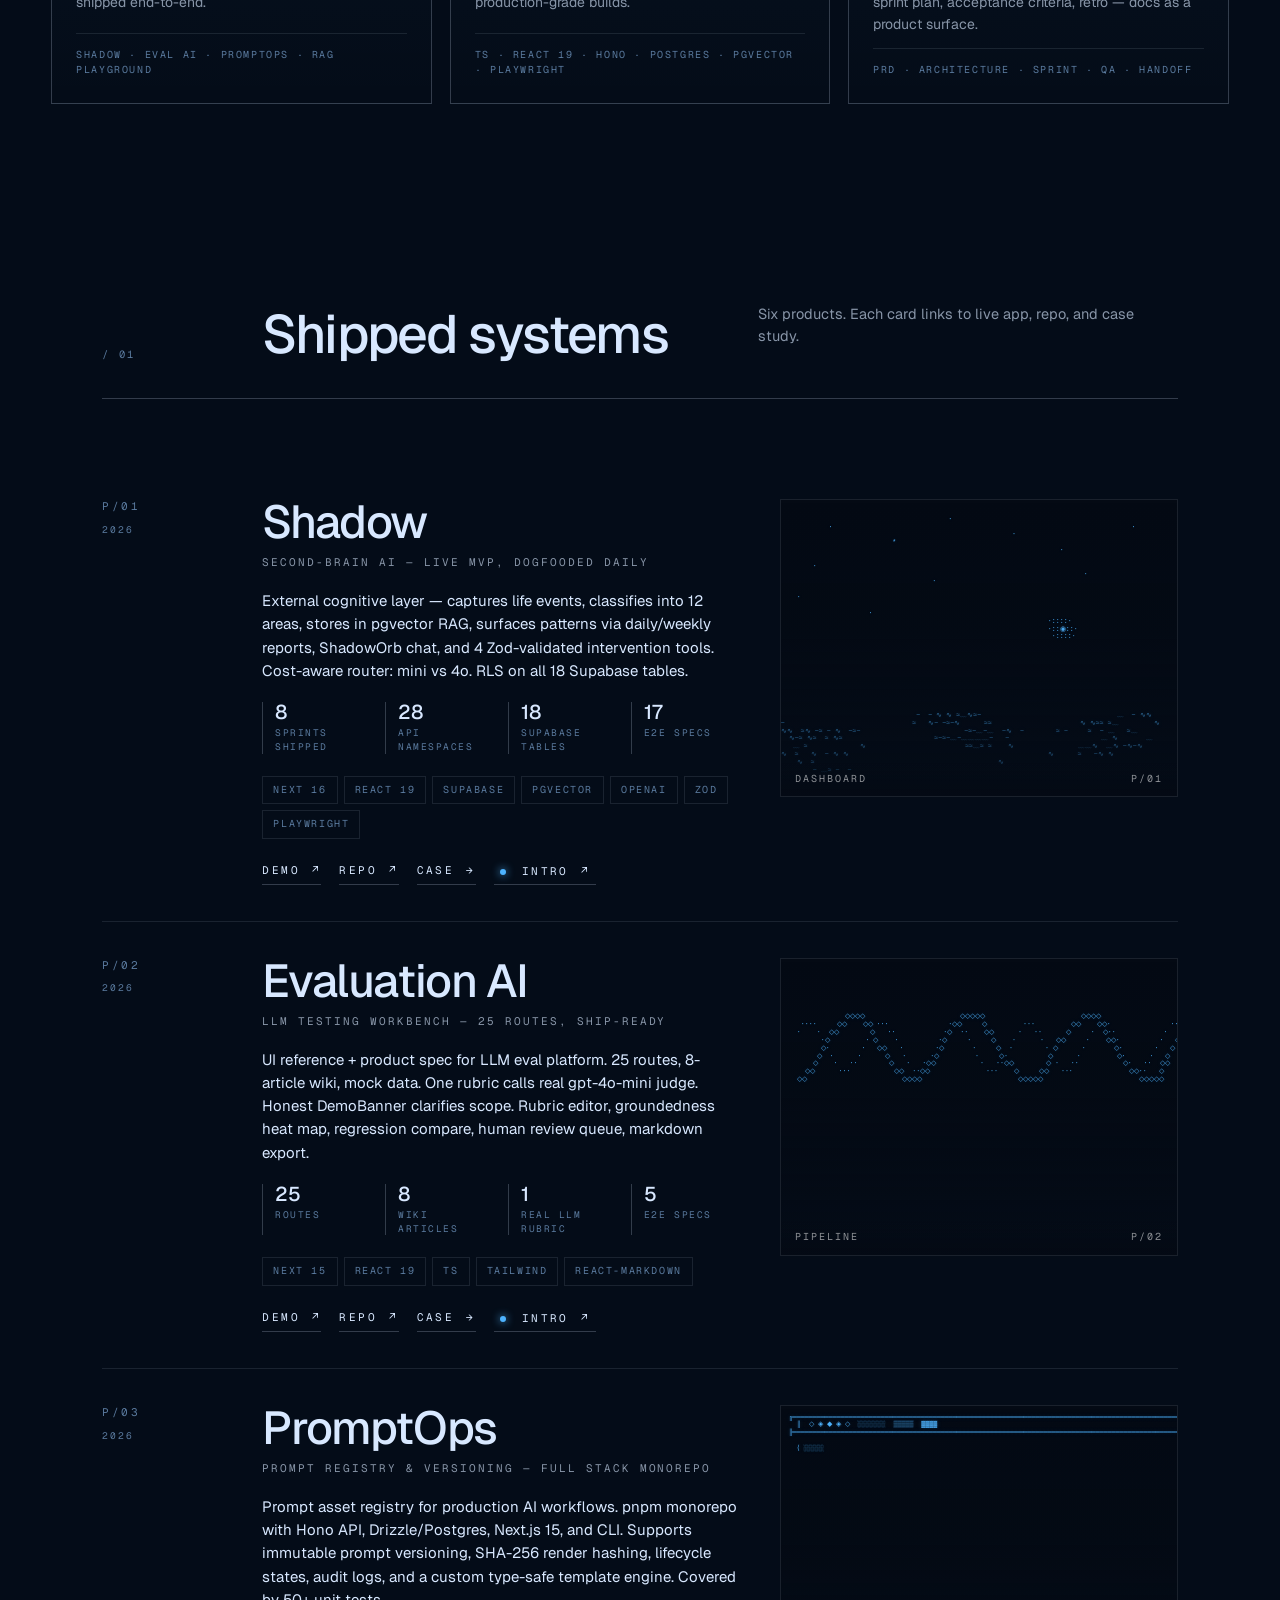
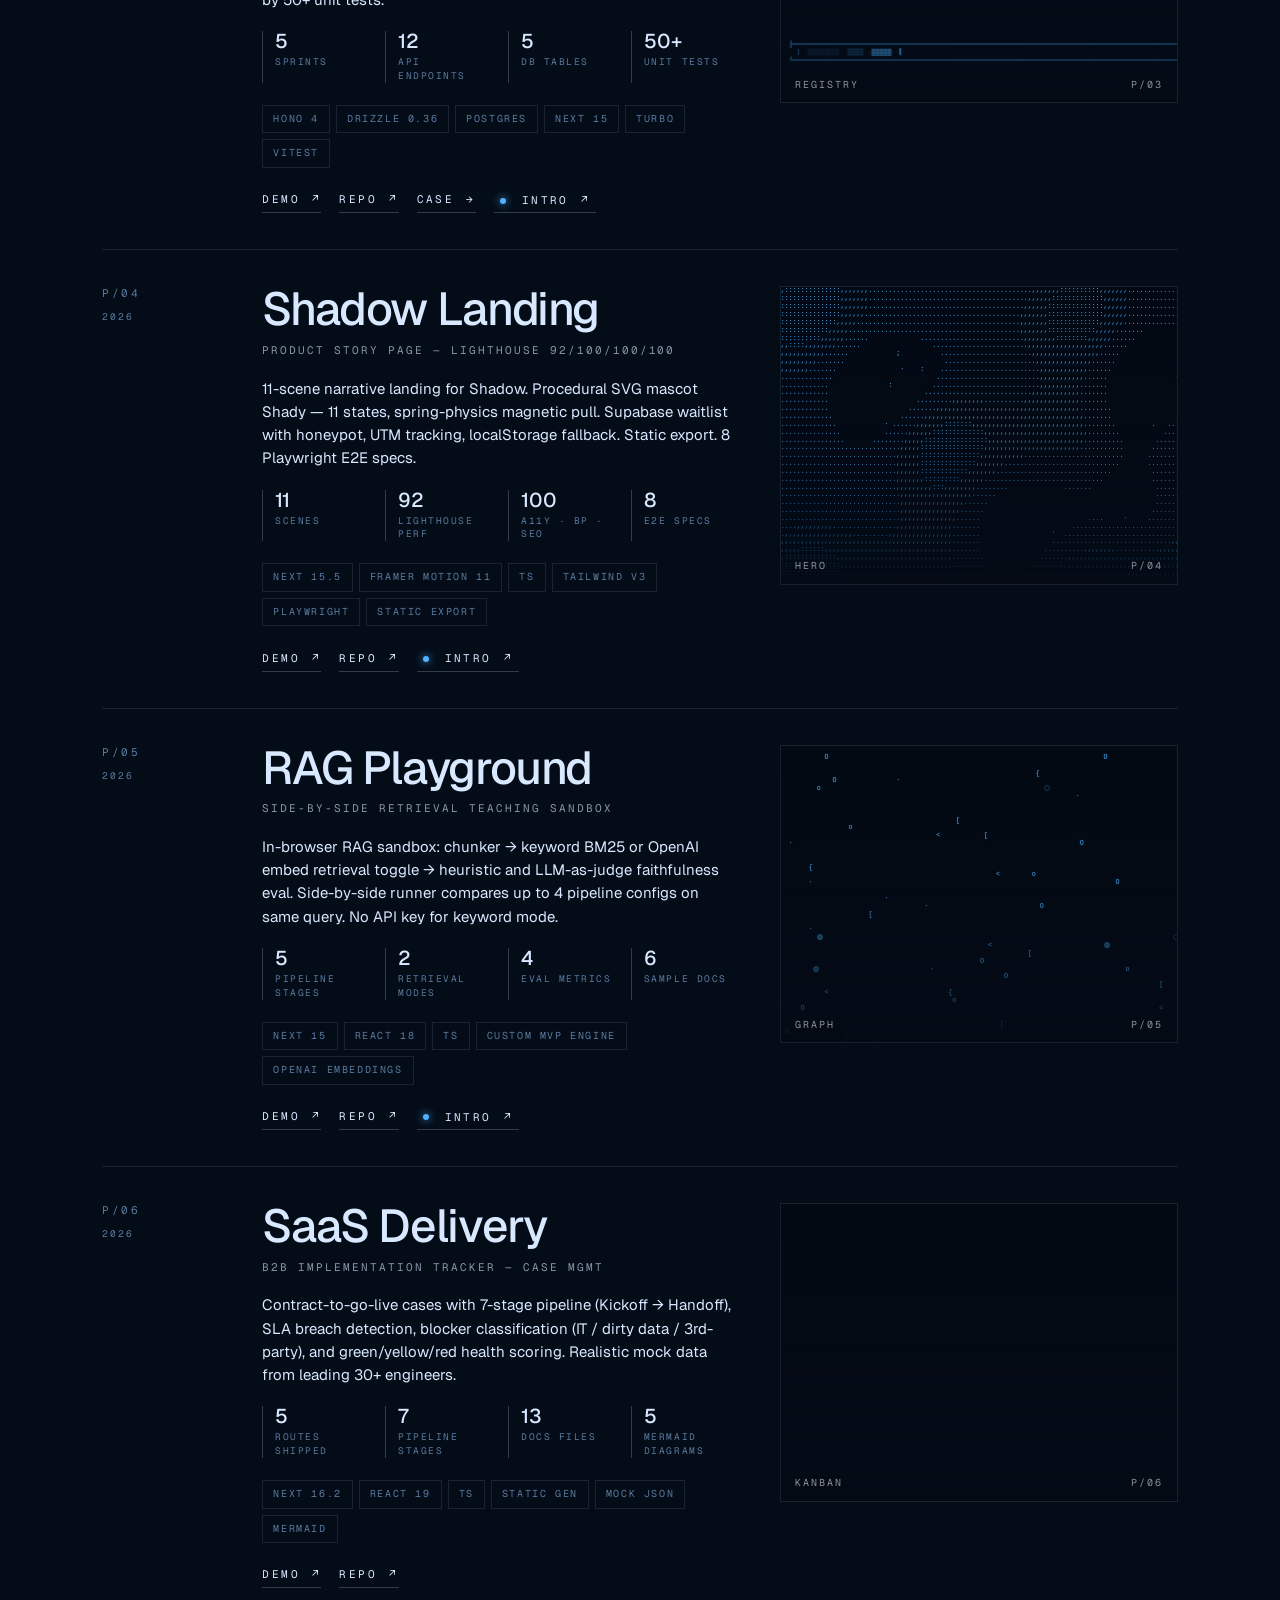
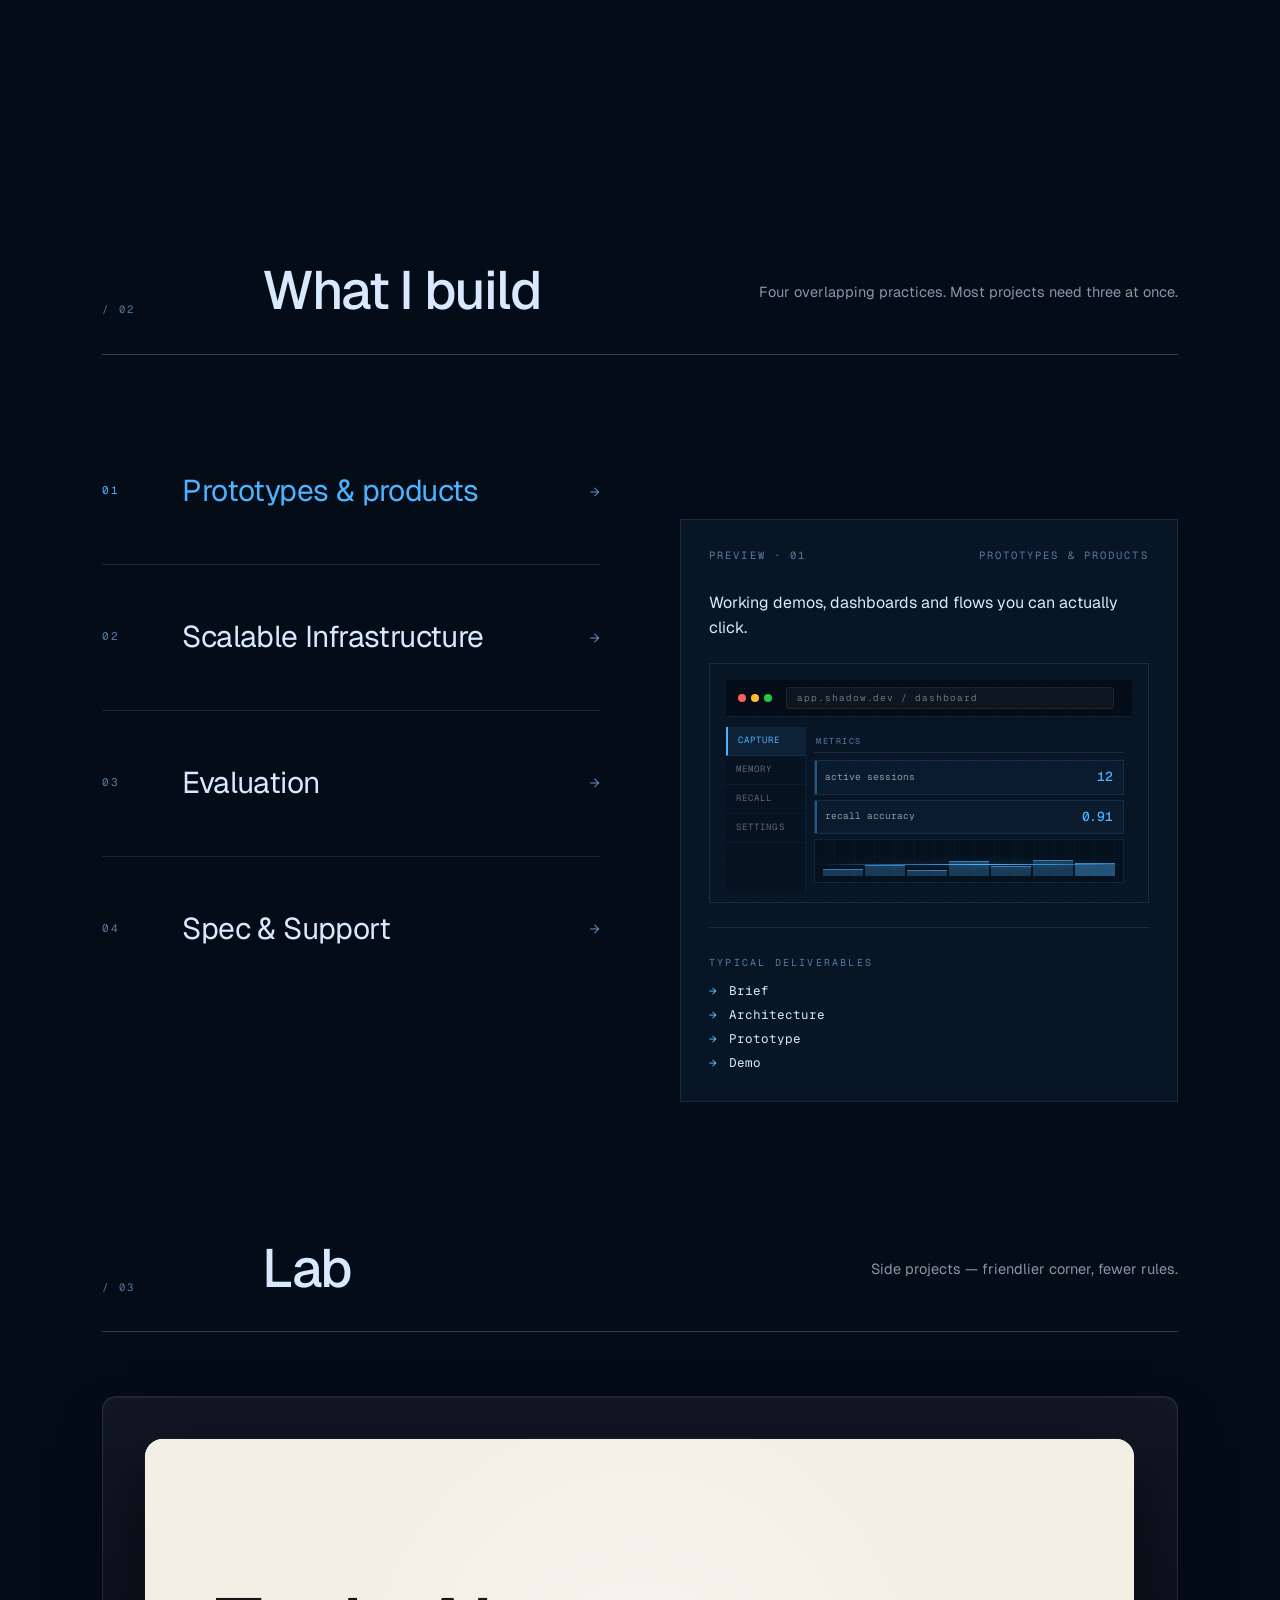
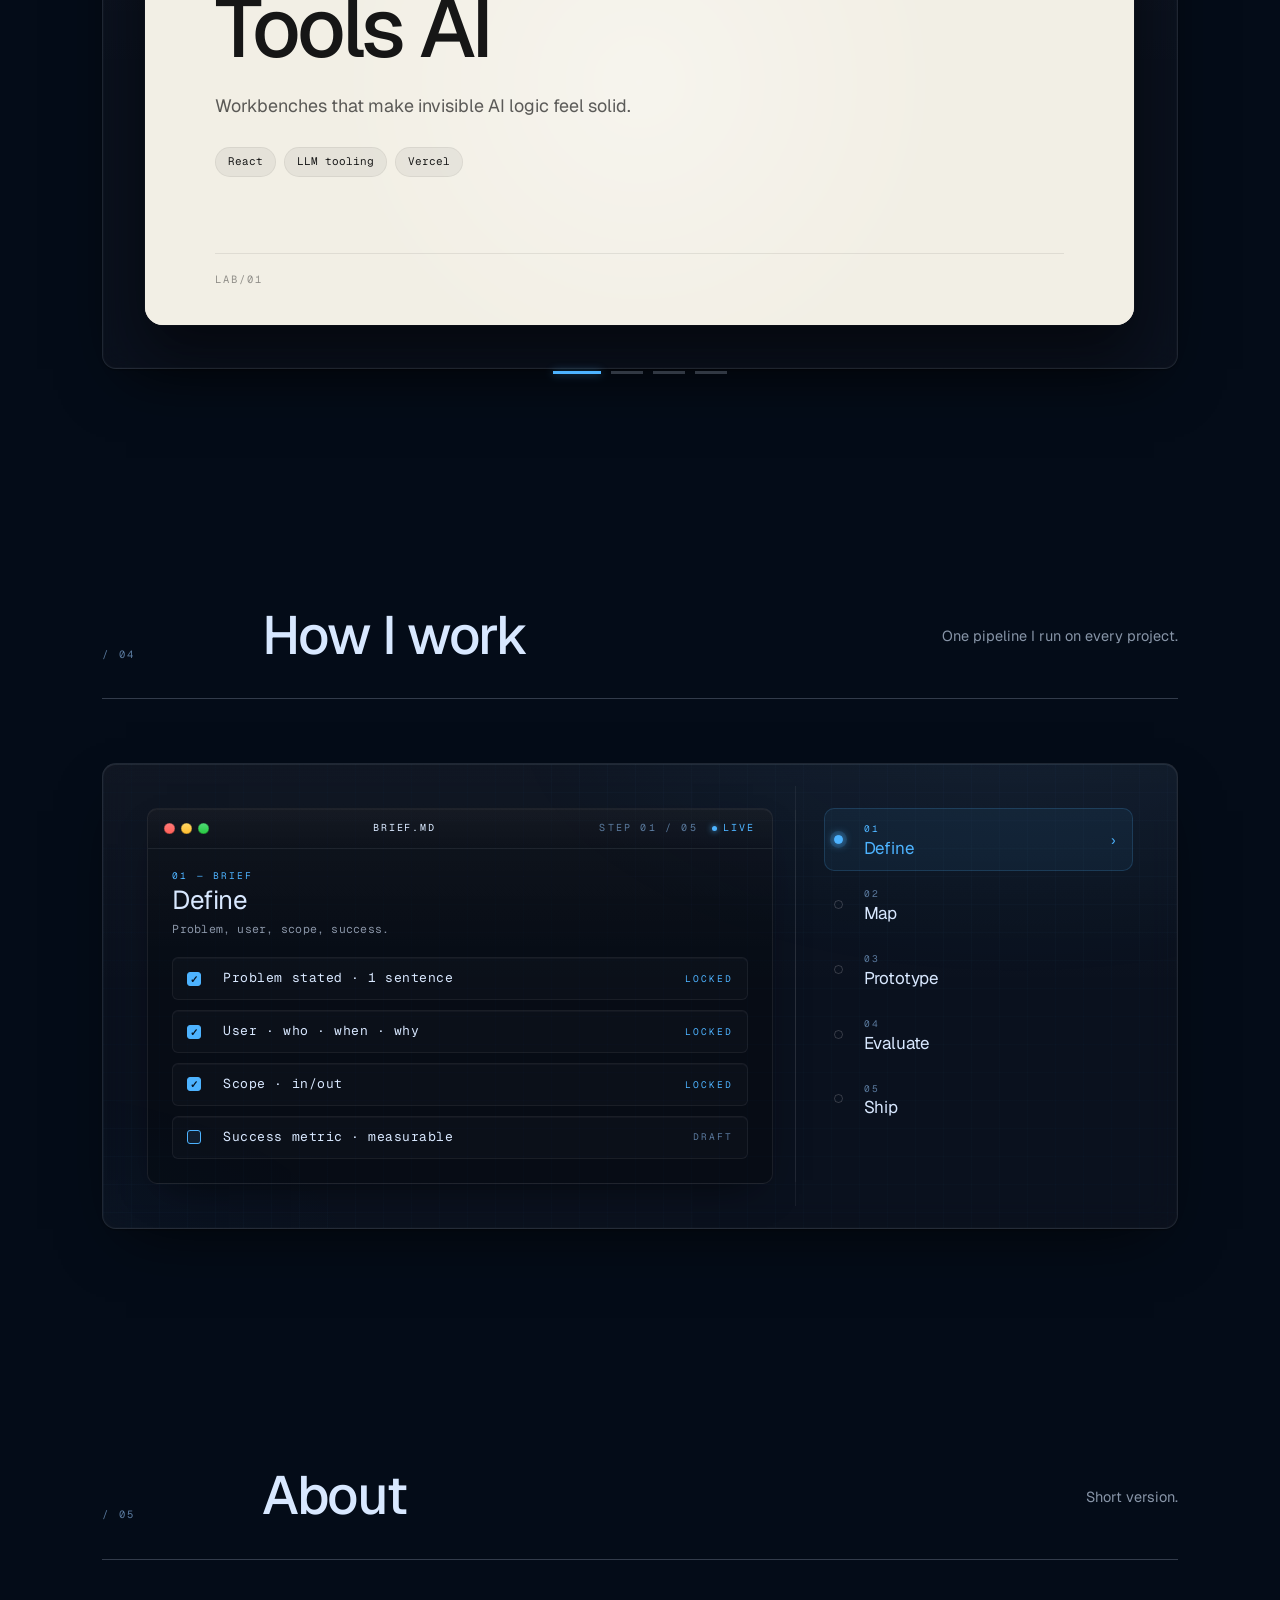
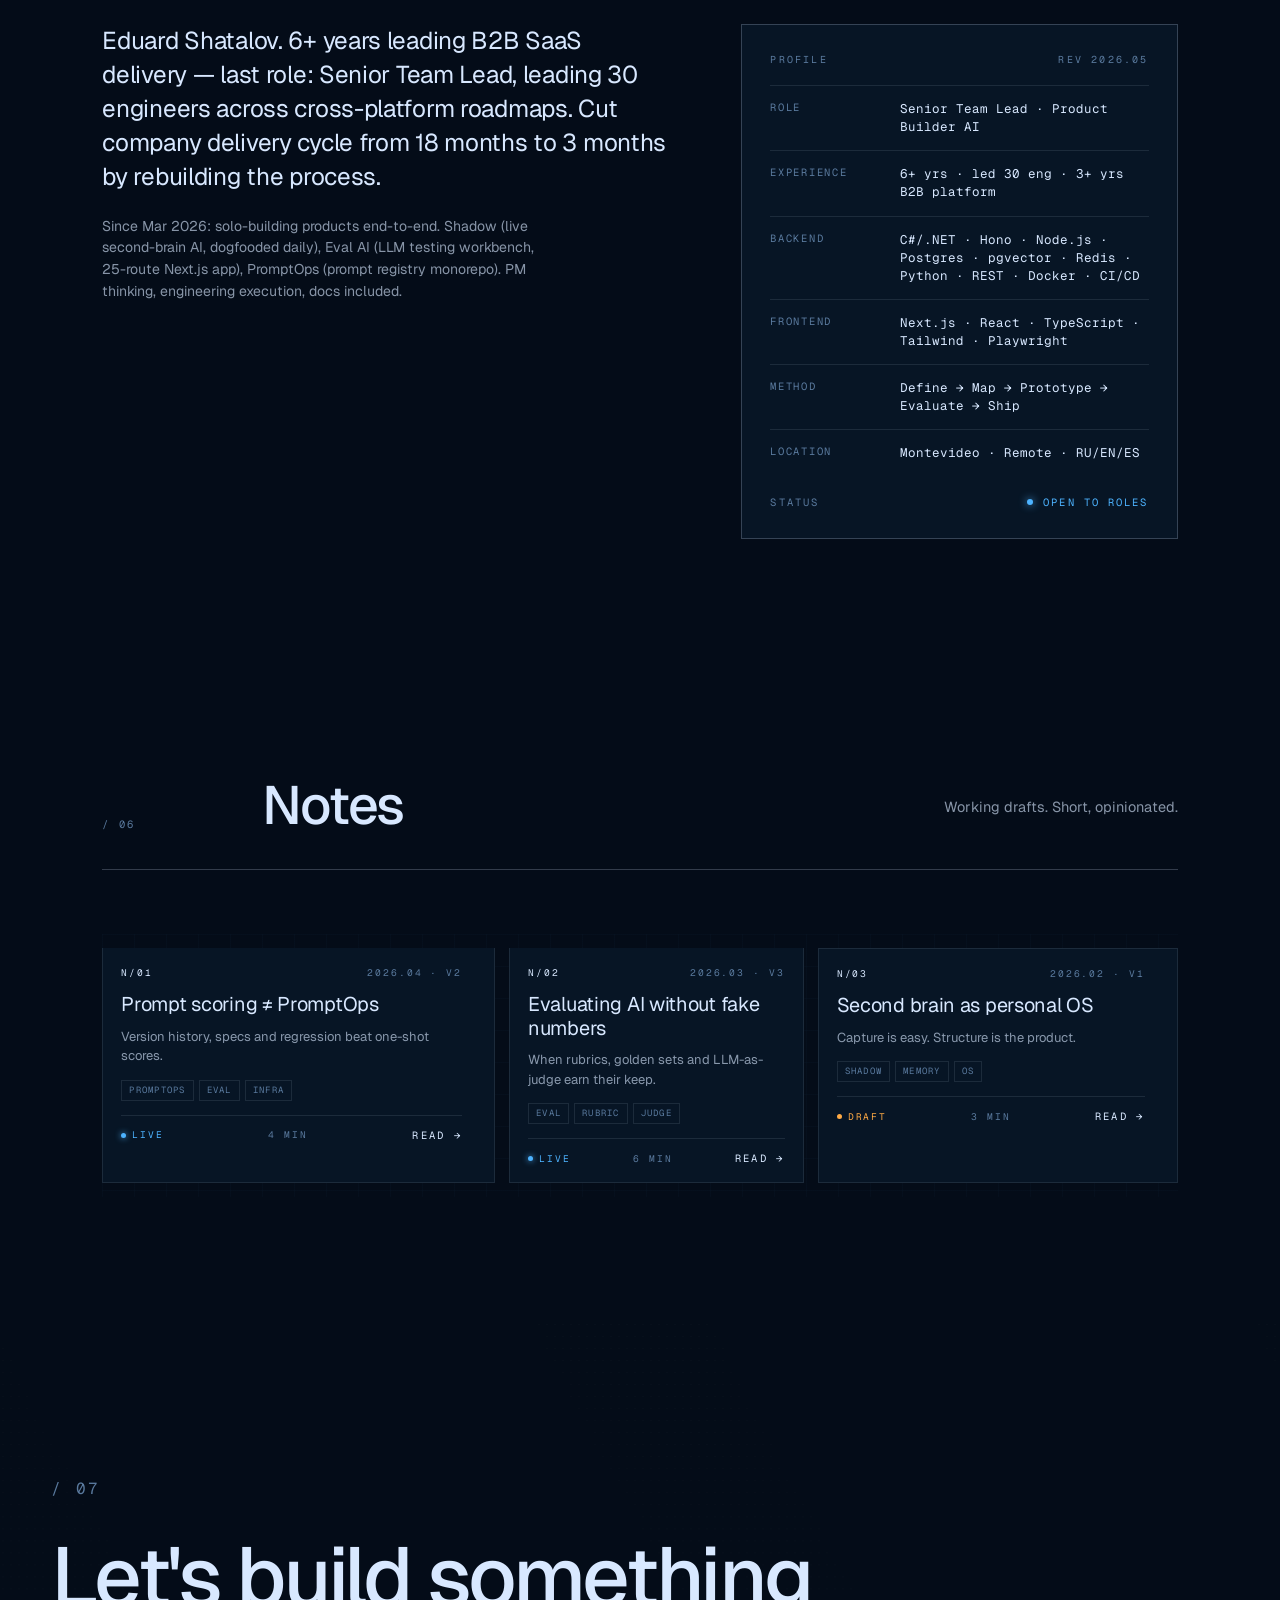
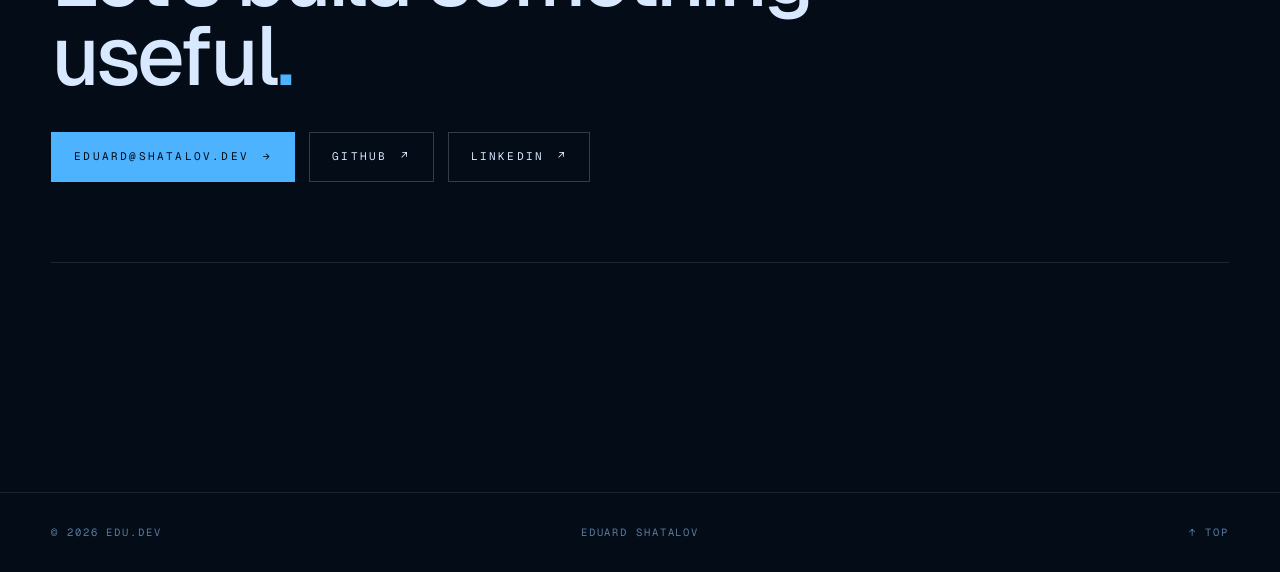
==== commit d8c7004b: "fix(ascii-modal): mobile top bar stacks, ASCII larger floor (6px) - am-bar <=640px: column layout, t" ====
--- a/index.html
+++ b/index.html
@@ -1011,13 +1011,28 @@
 #am-stage {
   flex: 1; display: flex; align-items: center; justify-content: center;
   padding: 12px; transition: opacity 0.5s ease; overflow: hidden;
+  min-height: 0;
 }
 #am-screen {
   font-size: 9px; line-height: 1.18;
   color: #4db3ff; white-space: pre;
   font-family: 'Courier New', monospace;
   text-shadow: 0 0 6px rgba(77,179,255,0.4);
-  display: block; margin: 0; padding: 0;
+  display: block; margin: 0 auto; padding: 0; text-align: left;
+}
+@media (max-width: 640px) {
+  #am-bar {
+    flex-direction: column; align-items: flex-start; gap: 8px;
+    height: auto; padding: 12px 16px;
+  }
+  #am-bar > div:first-child {
+    display: flex; flex-direction: column; align-items: flex-start; gap: 4px;
+  }
+  #am-bar .am-title { font-size: 10px; letter-spacing: 0.18em; }
+  #am-bar .am-tag { font-size: 9px; margin-left: 0; }
+  .am-actions { gap: 8px; align-self: stretch; }
+  .am-ctrl { font-size: 9px; padding: 7px 10px; letter-spacing: 0.16em; flex: 1; text-align: center; }
+  #am-stage { padding: 16px 8px; }
 }
 #am-info {
   flex: 1; display: none; align-items: flex-start; justify-content: center;
@@ -4048,15 +4063,16 @@
 
   function fitScreenToStage(sc) {
     if (!sc) return;
-    // padding inside stage = 12px each side
-    const pad = 24;
+    // padding inside stage = 12px each side (16/8 on mobile)
+    const isMobile = window.innerWidth <= 640;
+    const pad = isMobile ? 16 : 24;
     const stageW = Math.max(0, stage.clientWidth  - pad);
     const stageH = Math.max(0, stage.clientHeight - pad);
     if (!stageW || !stageH) return;
     // Courier char width ≈ 0.6 × fontSize; line height = 1.18 × fontSize
     const fsByW = stageW / (sc.cols * 0.60);
     const fsByH = stageH / (sc.rows * 1.18);
-    const fs = Math.max(4, Math.min(fsByW, fsByH));
+    const fs = Math.max(isMobile ? 6 : 4, Math.min(fsByW, fsByH));
     screen.style.fontSize = fs.toFixed(2) + 'px';
     screen.style.lineHeight = '1.18';
   }
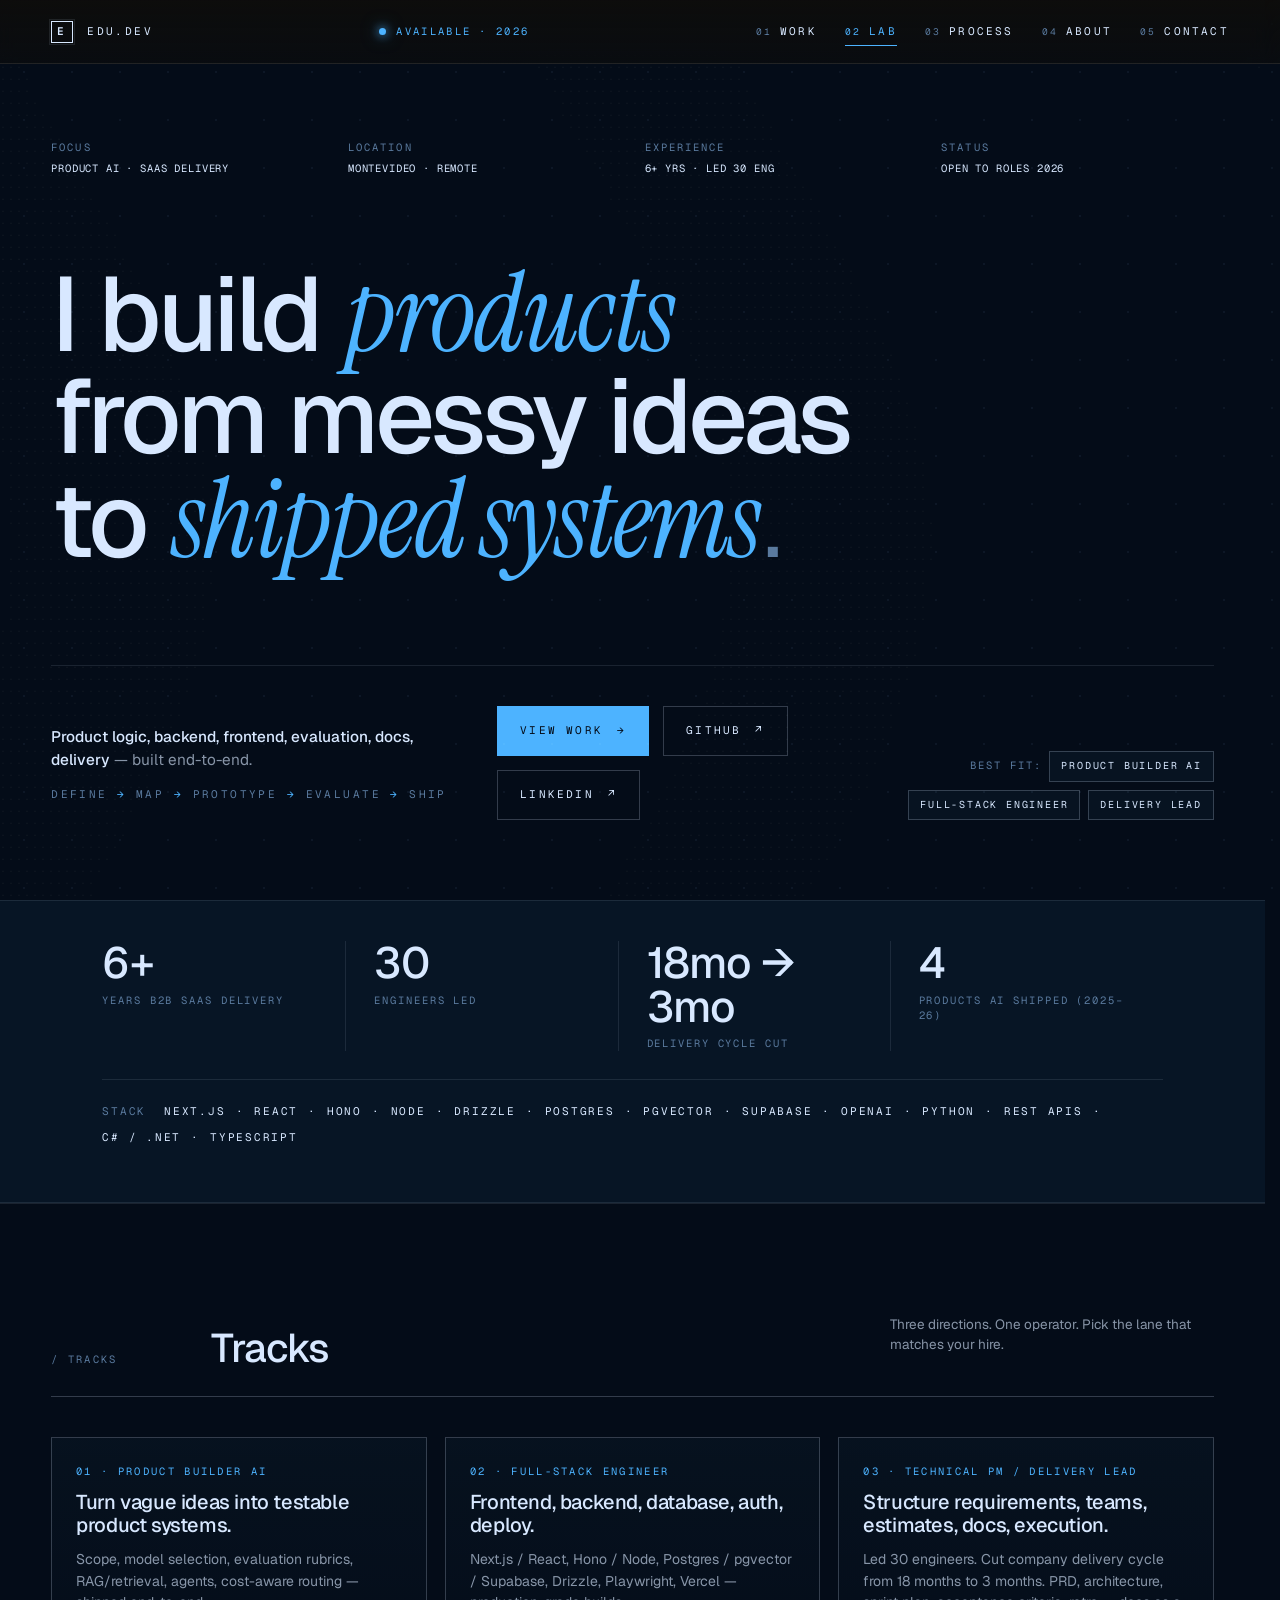
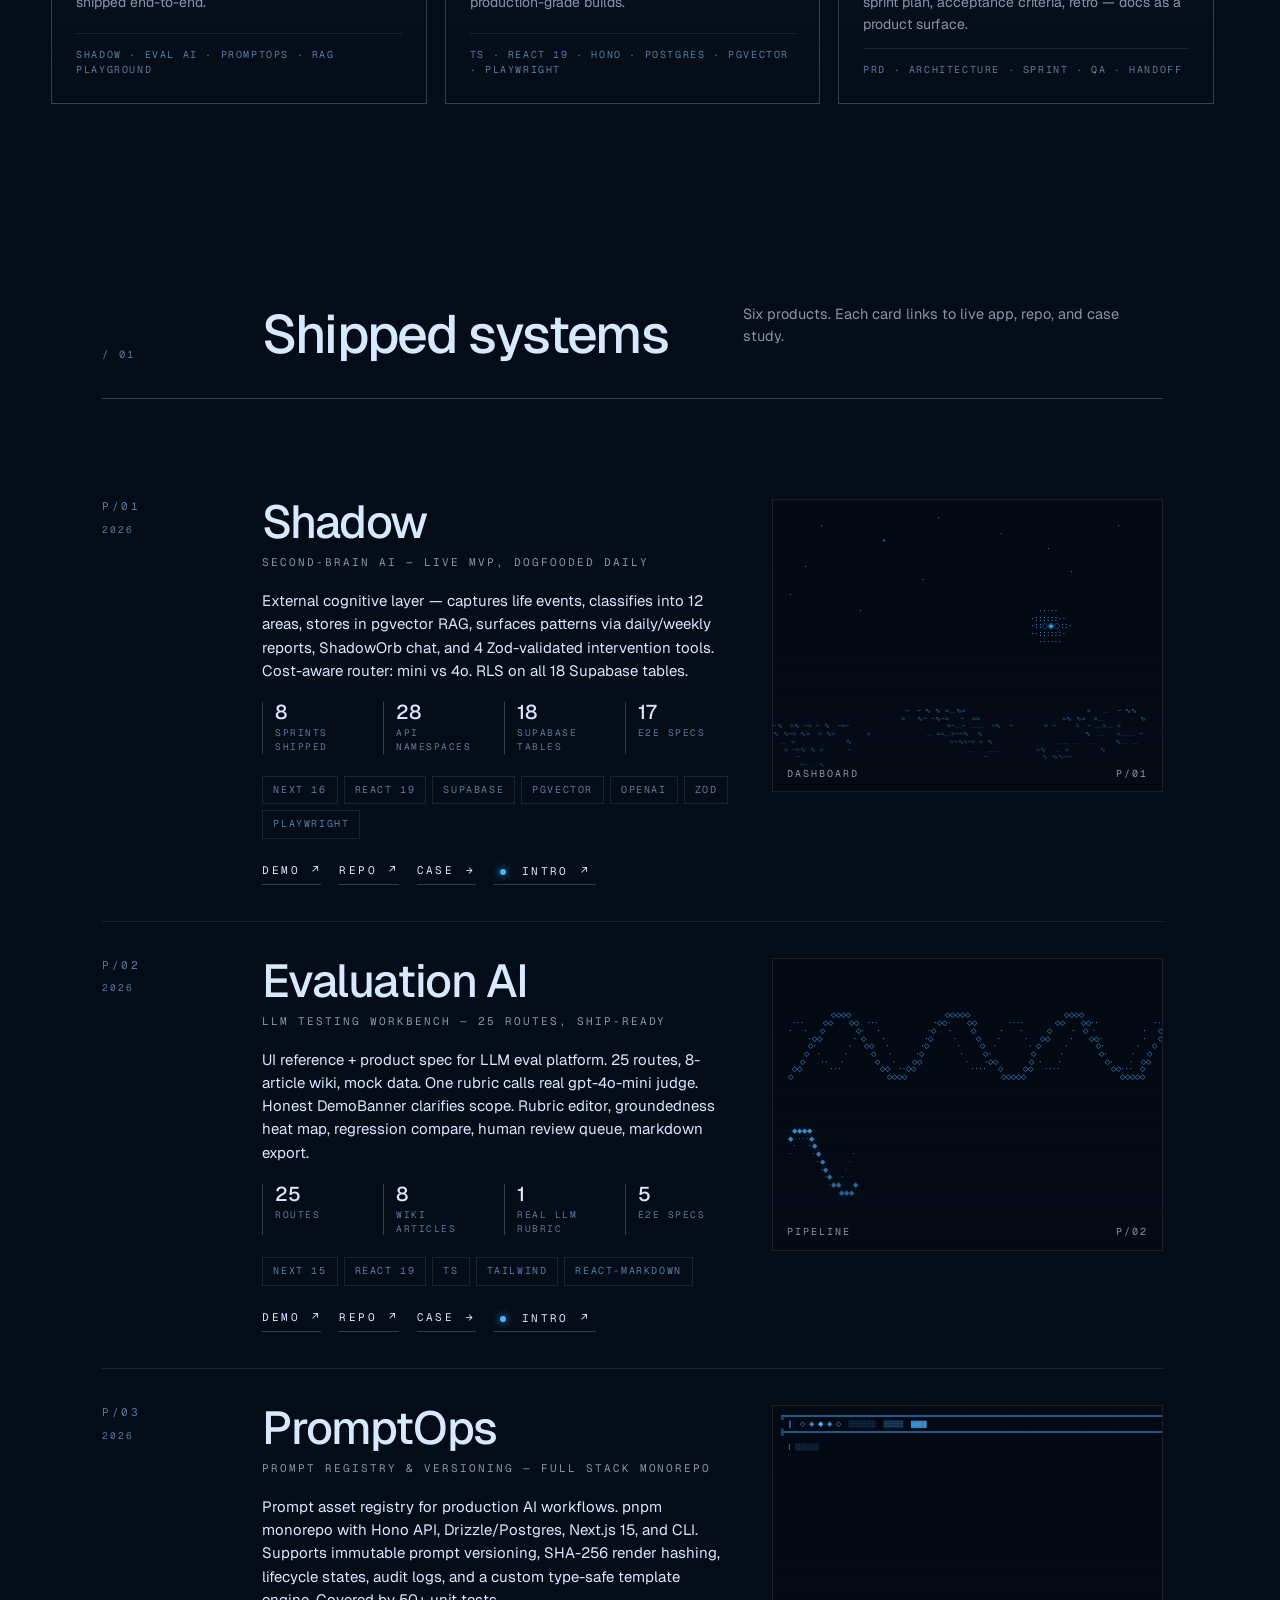
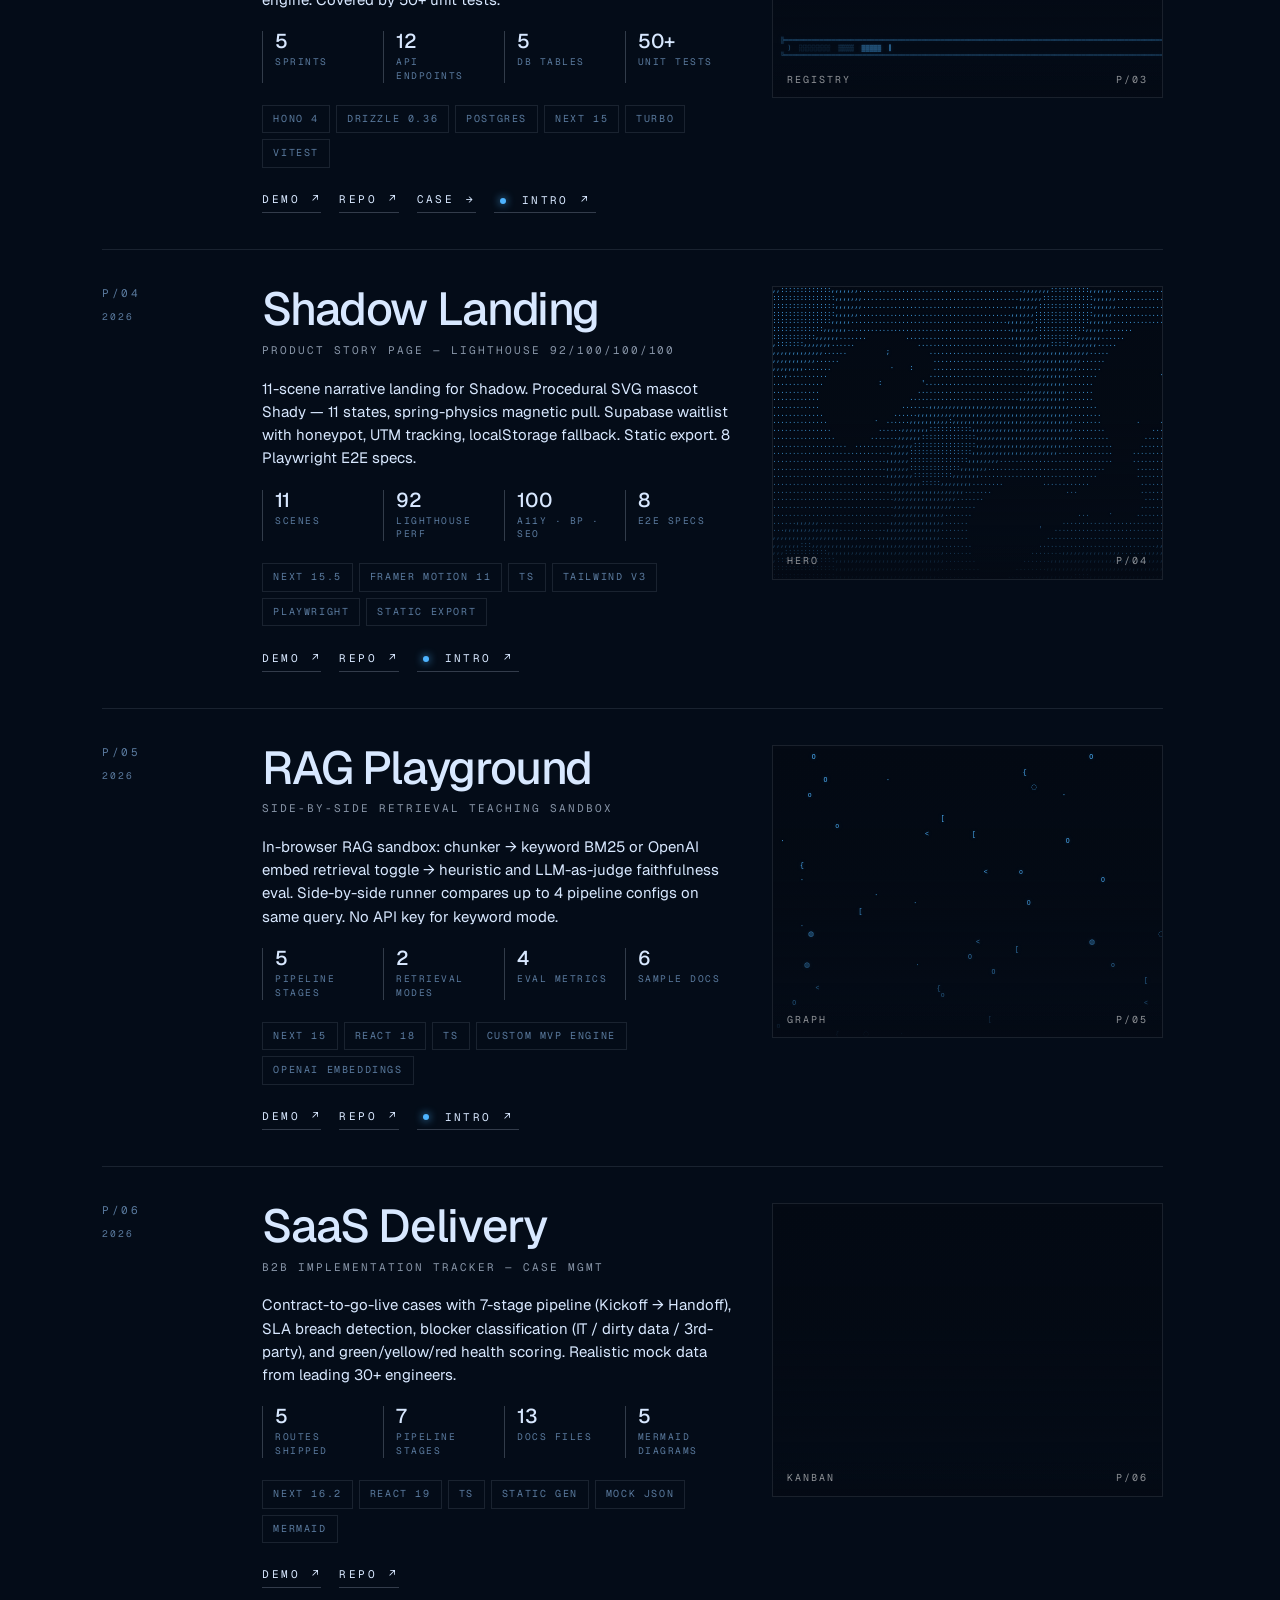
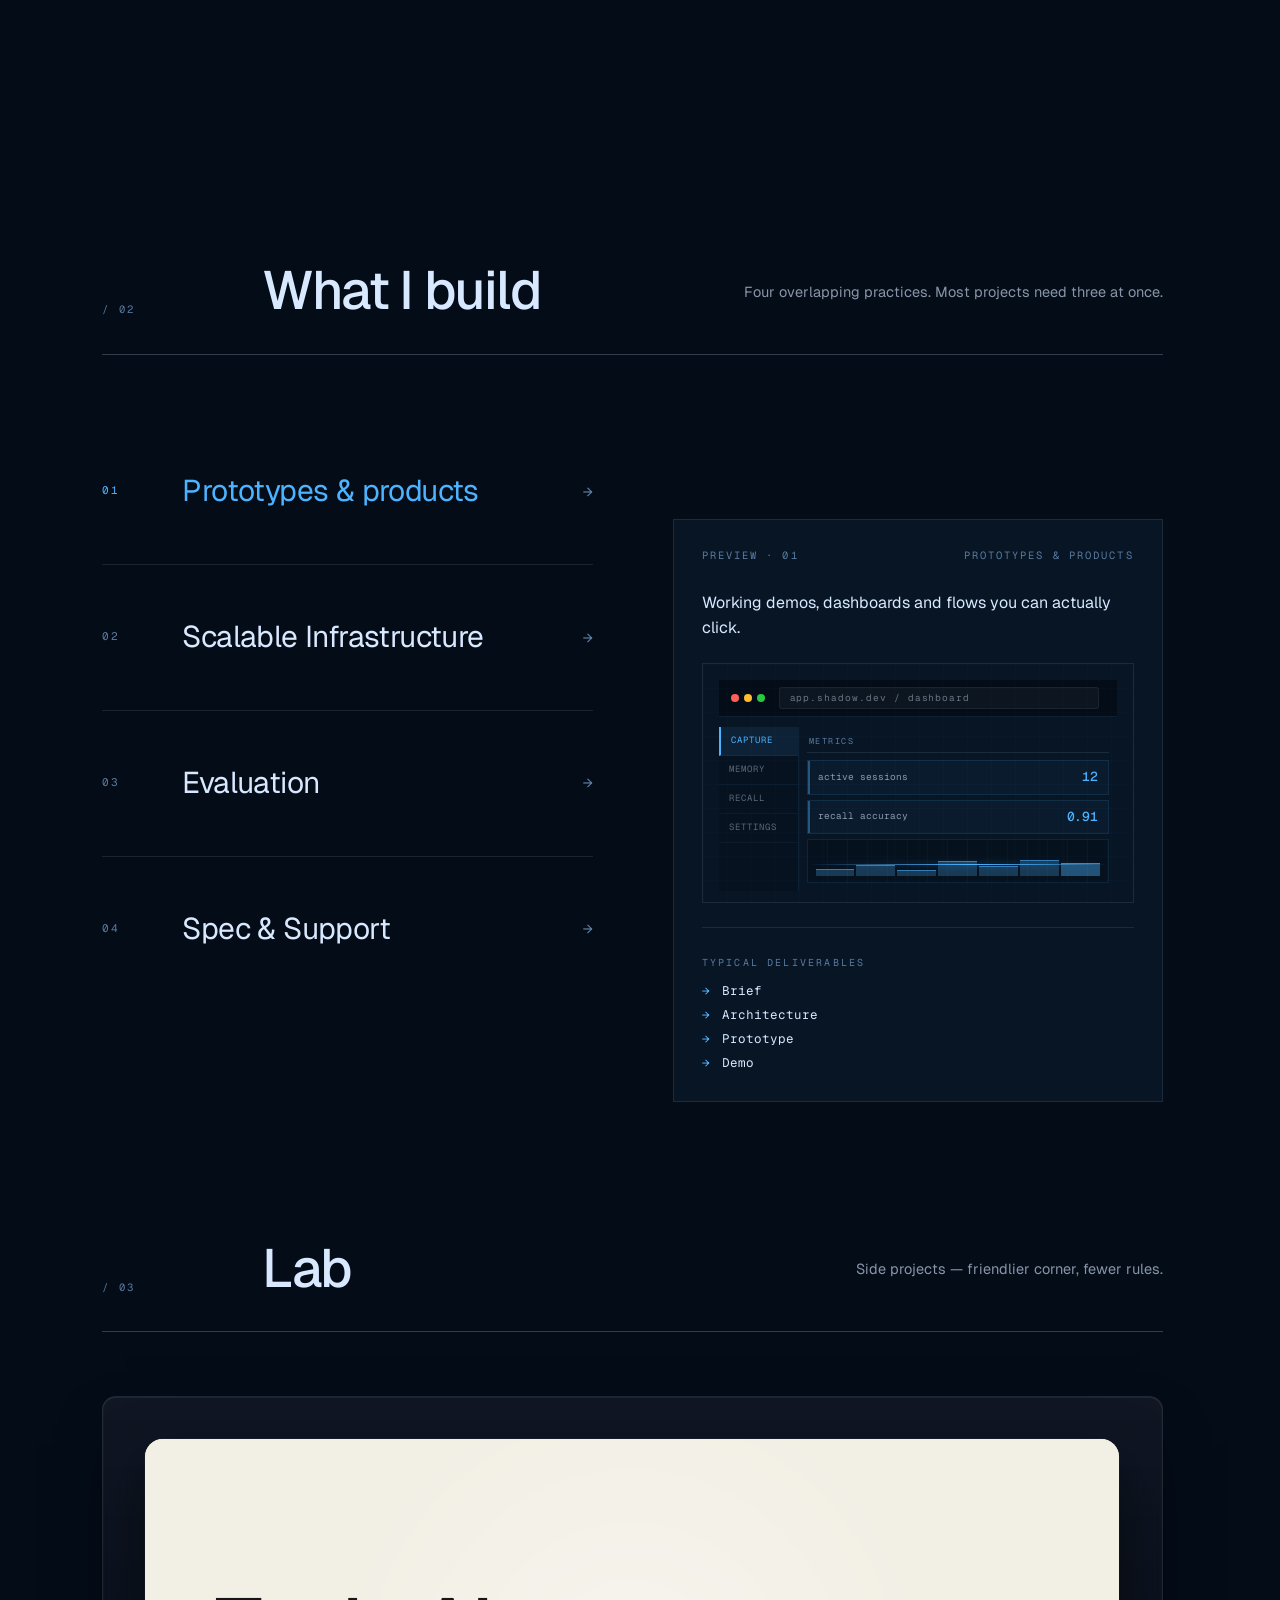
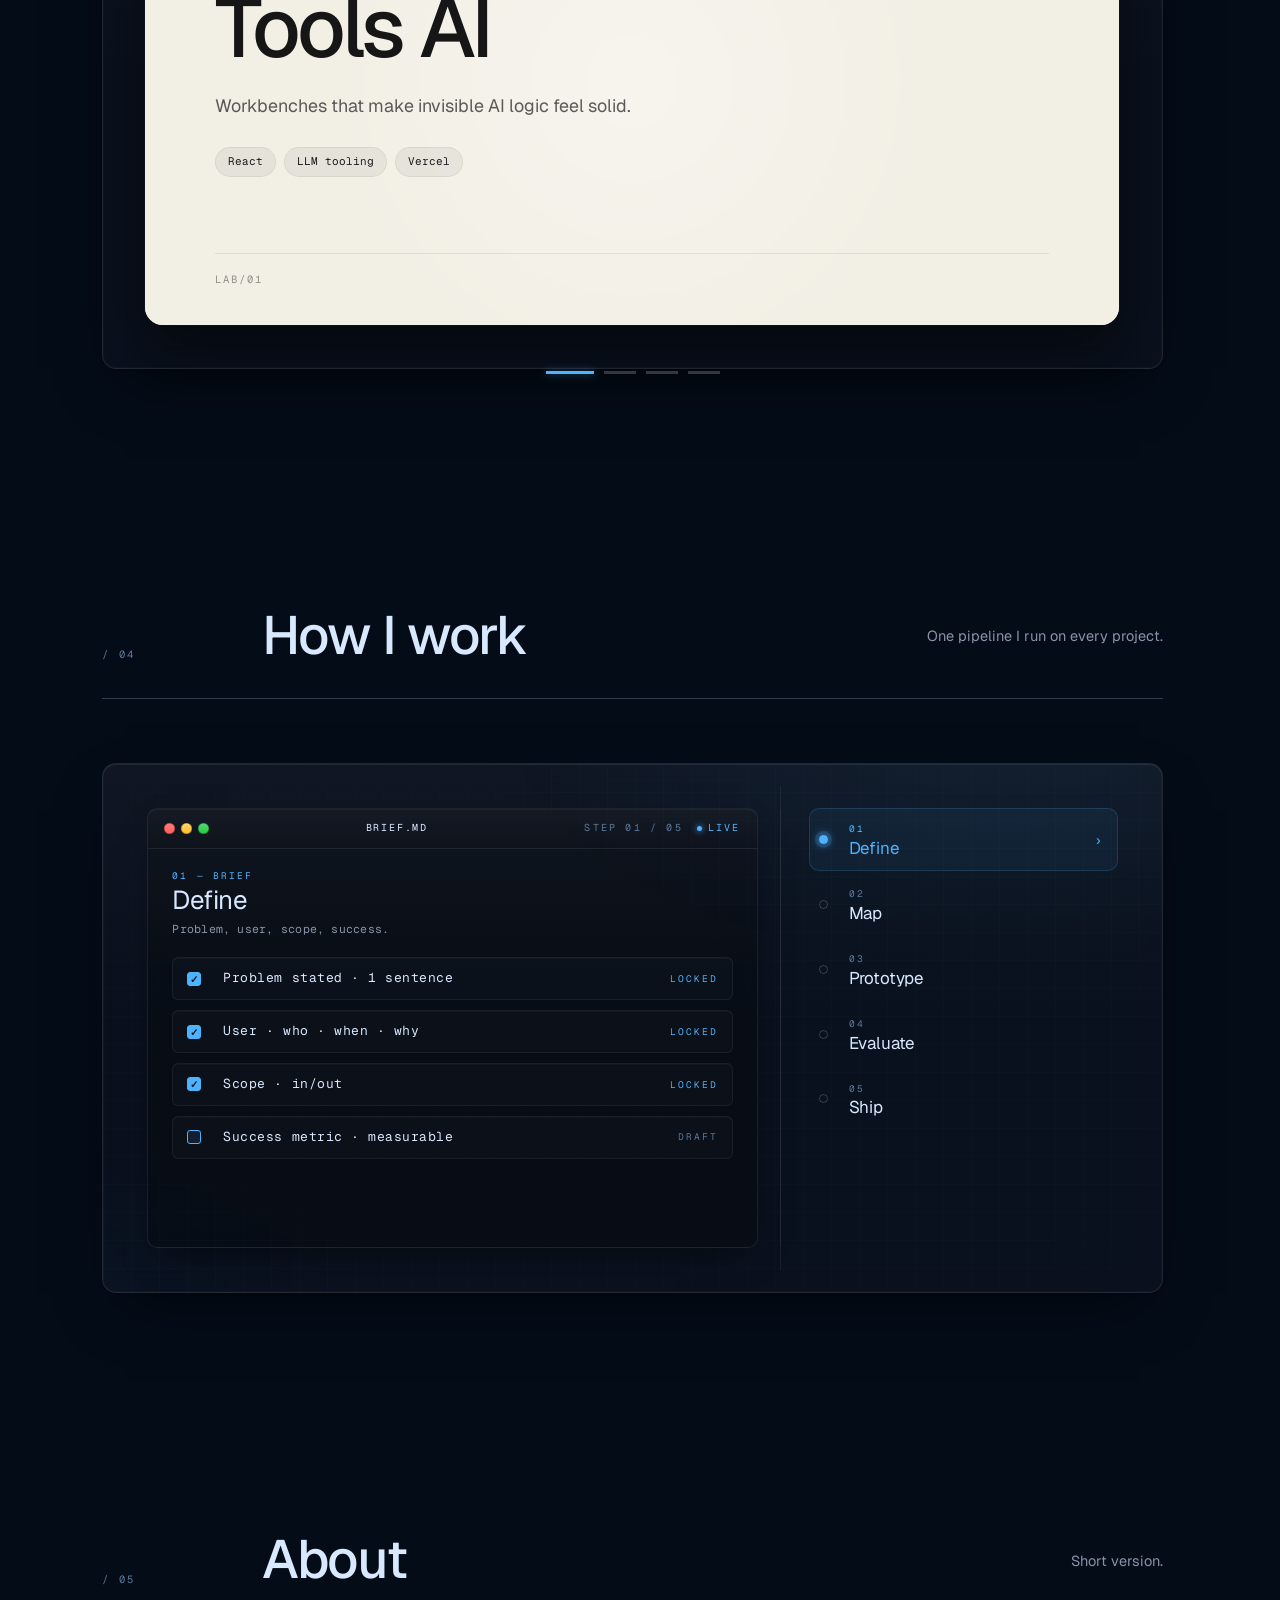
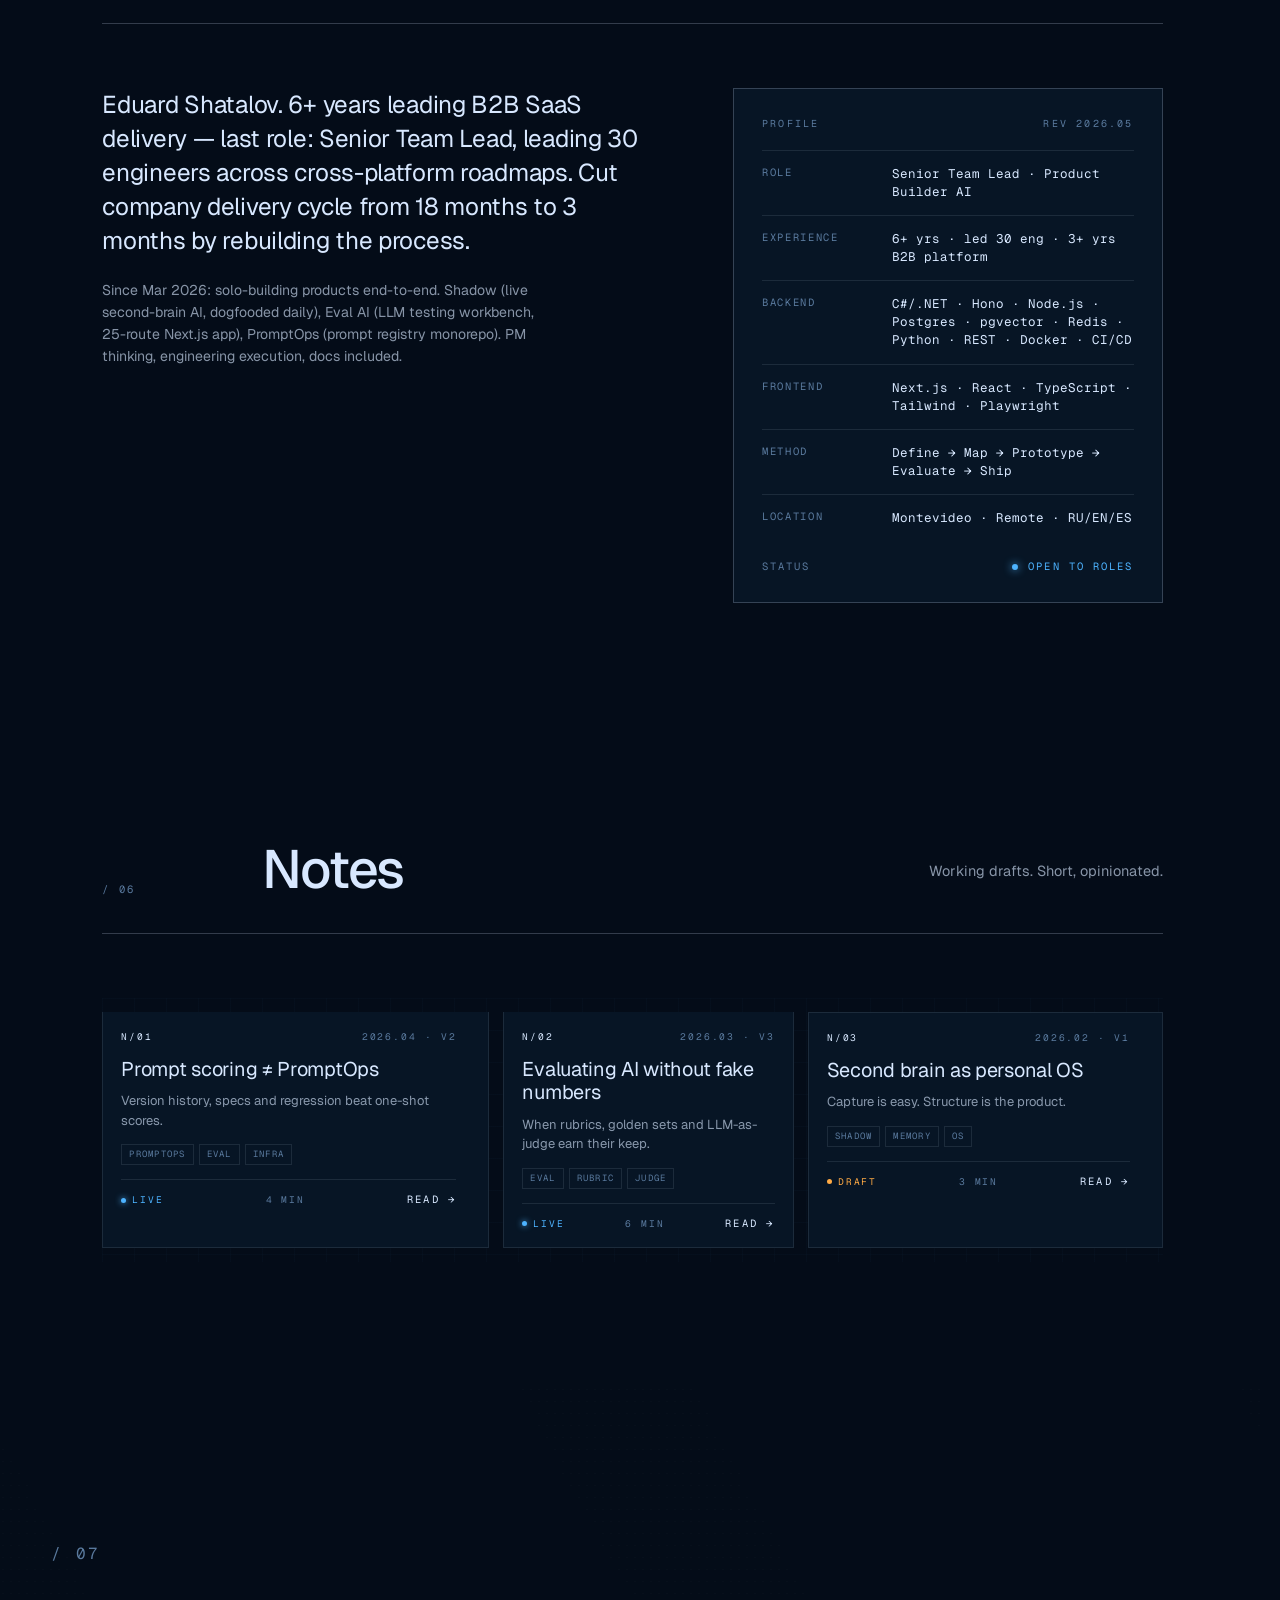
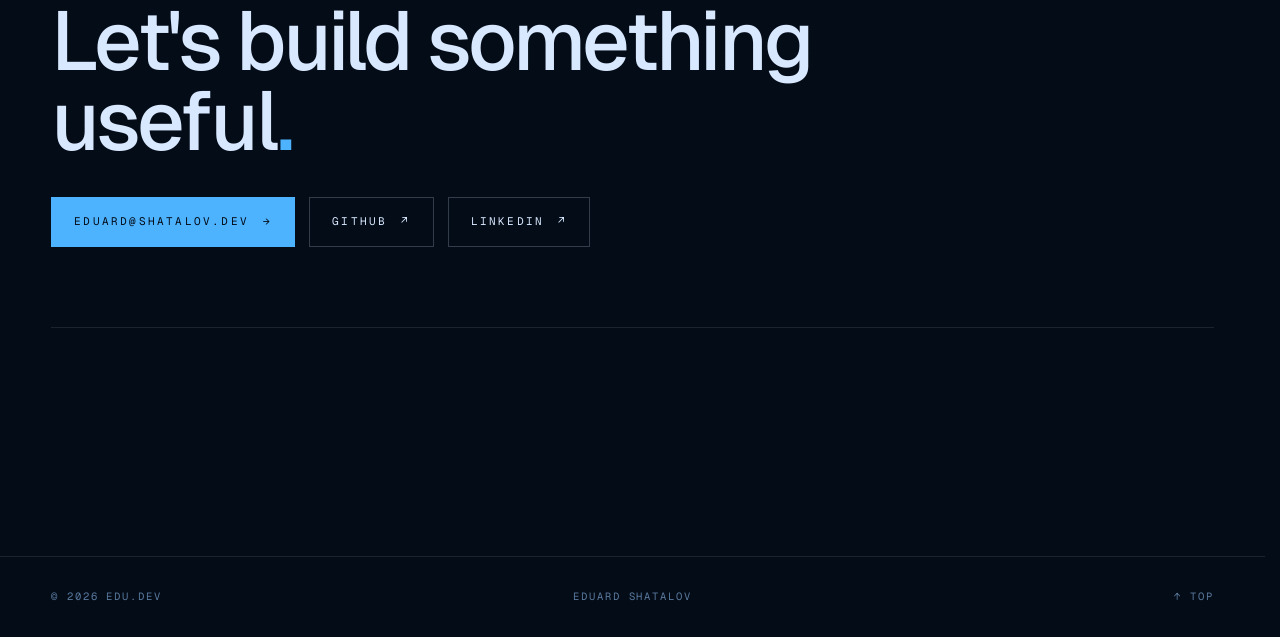
==== commit aad0023e: "fix(process): stable scroll, no hover-jump on rail steps - Drop mouseenter handler on rail steps (wa" ====
--- a/index.html
+++ b/index.html
@@ -49,10 +49,12 @@
 }
 * { box-sizing: border-box; }
 html, body { margin: 0; padding: 0; background: var(--ink); color: var(--paper); }
+html { scrollbar-gutter: stable; }
 body {
   font-family: var(--f-body); font-weight: 400;
   -webkit-font-smoothing: antialiased; text-rendering: optimizeLegibility;
   overflow-x: hidden; line-height: 1.45;
+  overflow-anchor: none;
 }
 a { color: inherit; text-decoration: none; }
 button { font: inherit; color: inherit; background: none; border: 0; cursor: pointer; }
@@ -1903,7 +1905,8 @@
     rgba(0,0,0,0.28);
   padding: 0;
   flex: 1;
-  min-height: 360px;
+  min-height: 440px;
+  contain: layout;
   display: flex; flex-direction: column;
   overflow: hidden;
   box-shadow:
@@ -3662,7 +3665,6 @@
 
     rail.querySelectorAll(".console__step").forEach((el) => {
       el.addEventListener("click", () => { setActive(+el.dataset.i); start(); });
-      el.addEventListener("mouseenter", () => setActive(+el.dataset.i));
     });
     root.addEventListener("mouseenter", stop);
     root.addEventListener("mouseleave", start);
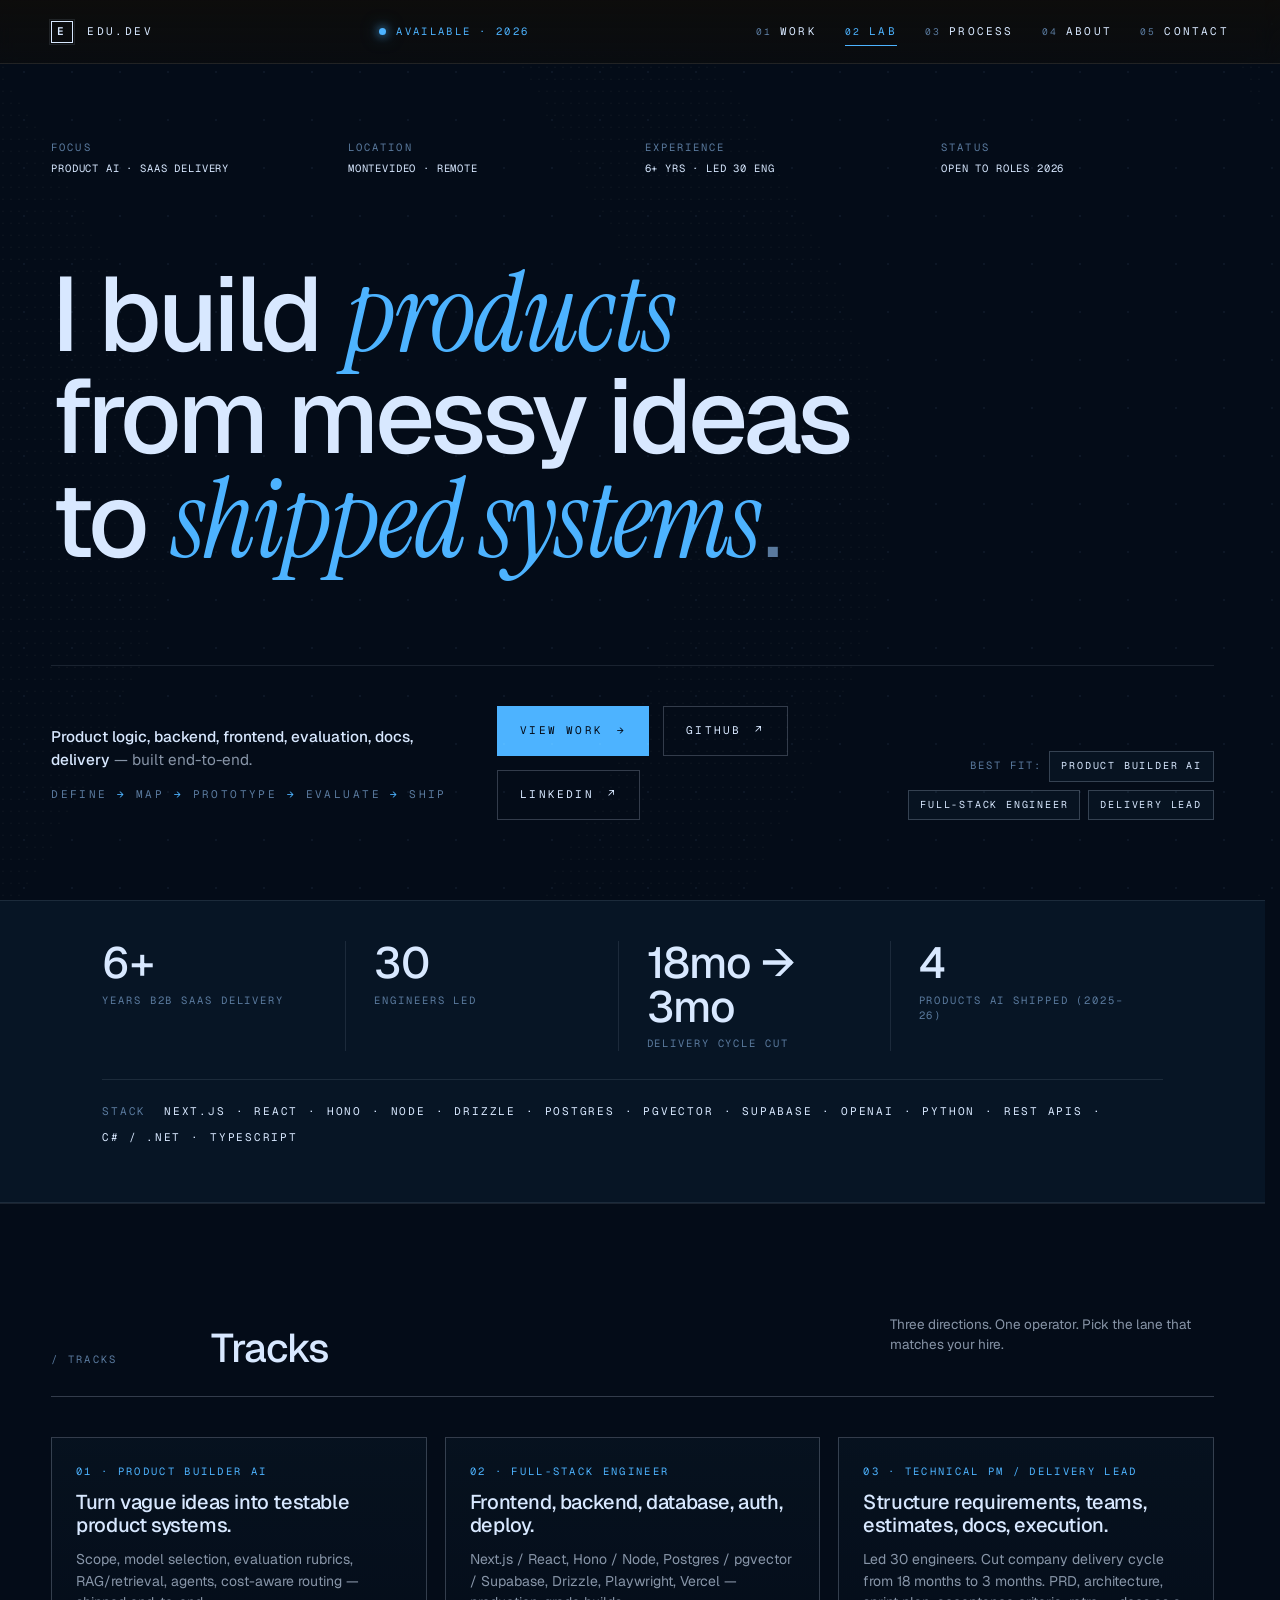
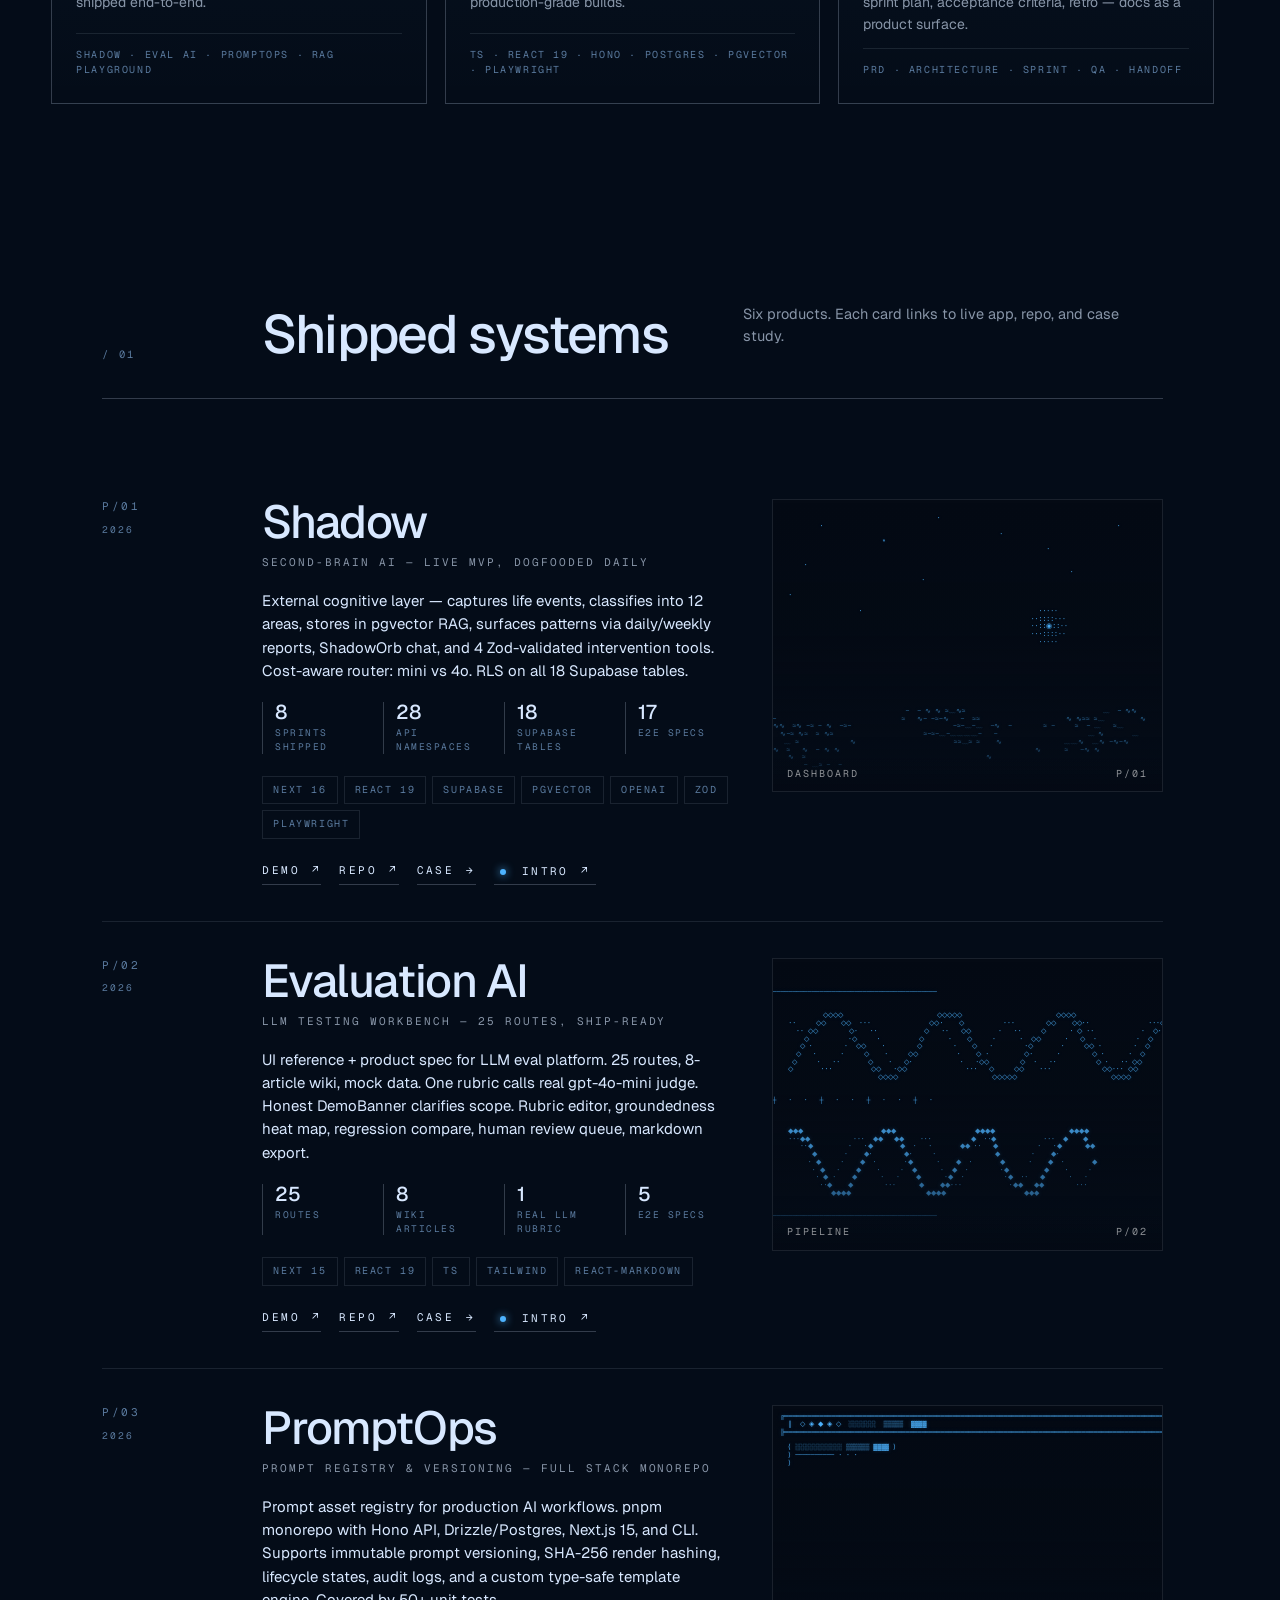
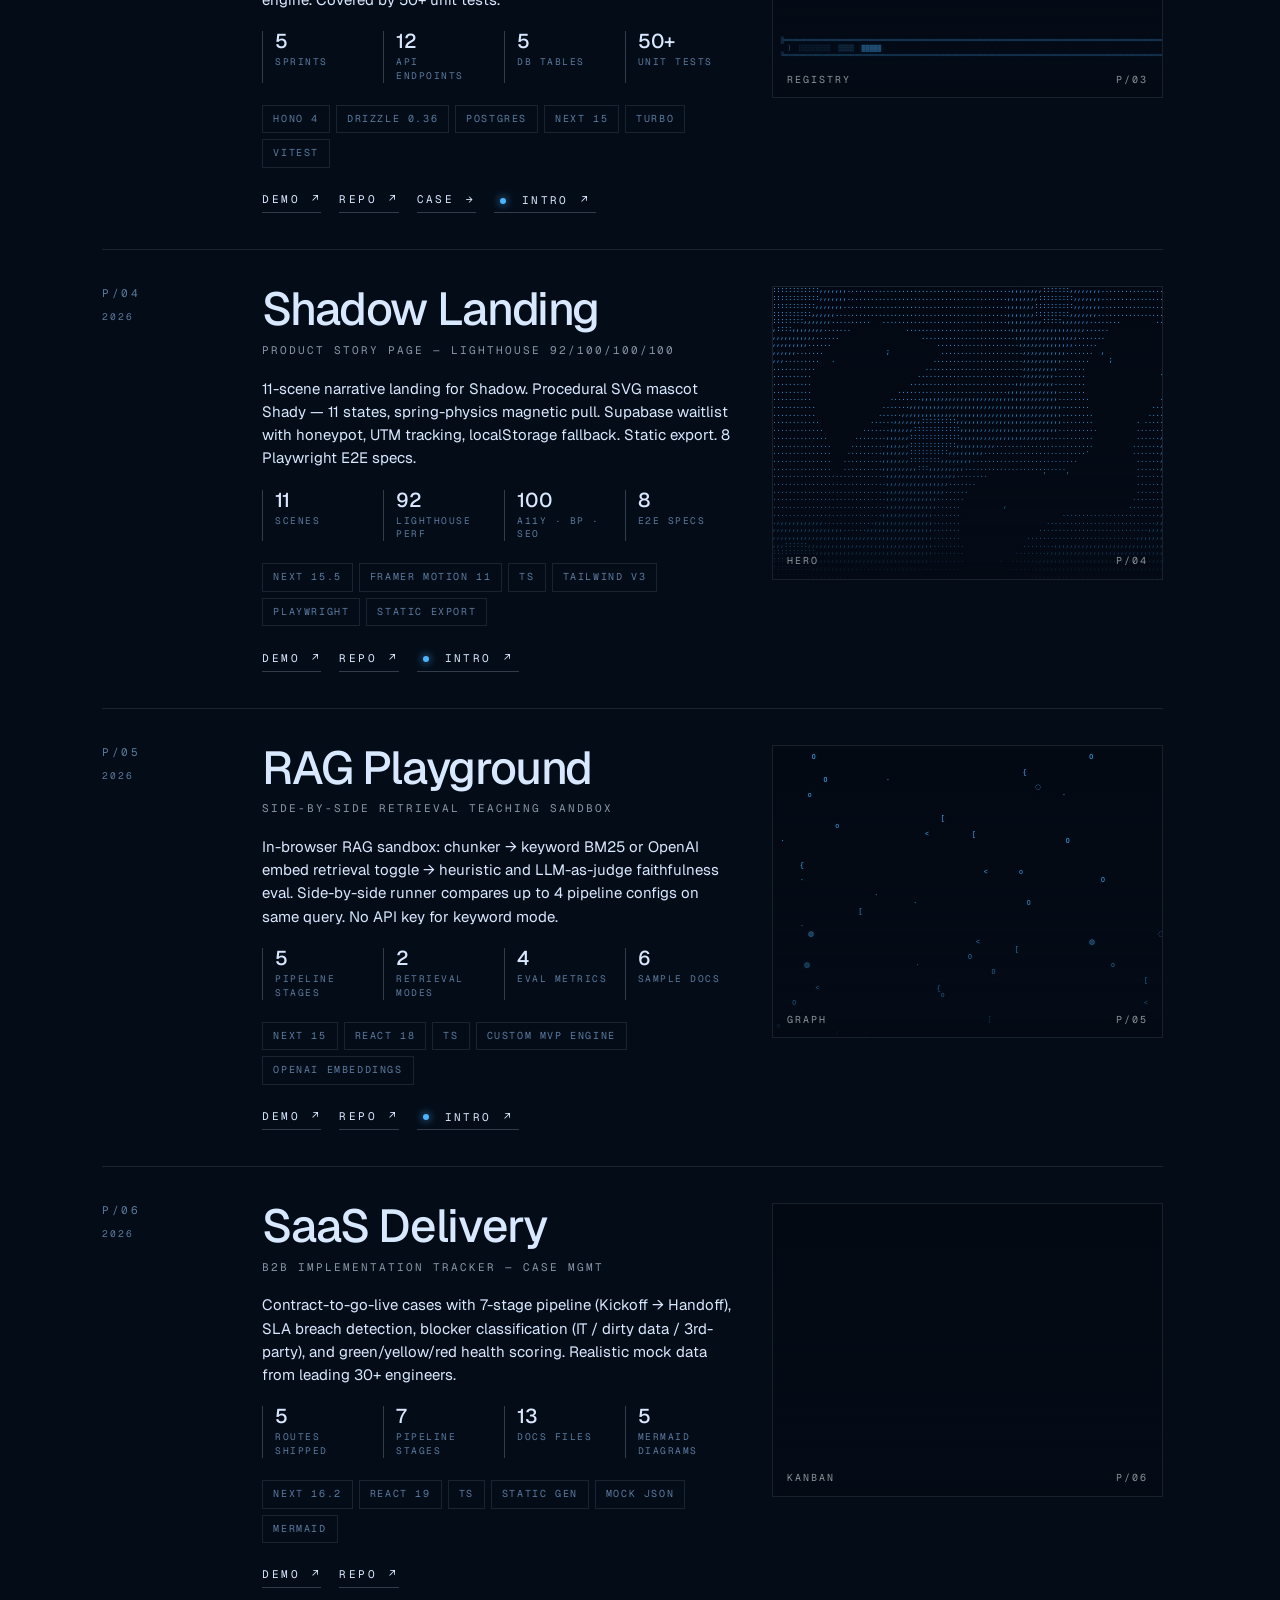
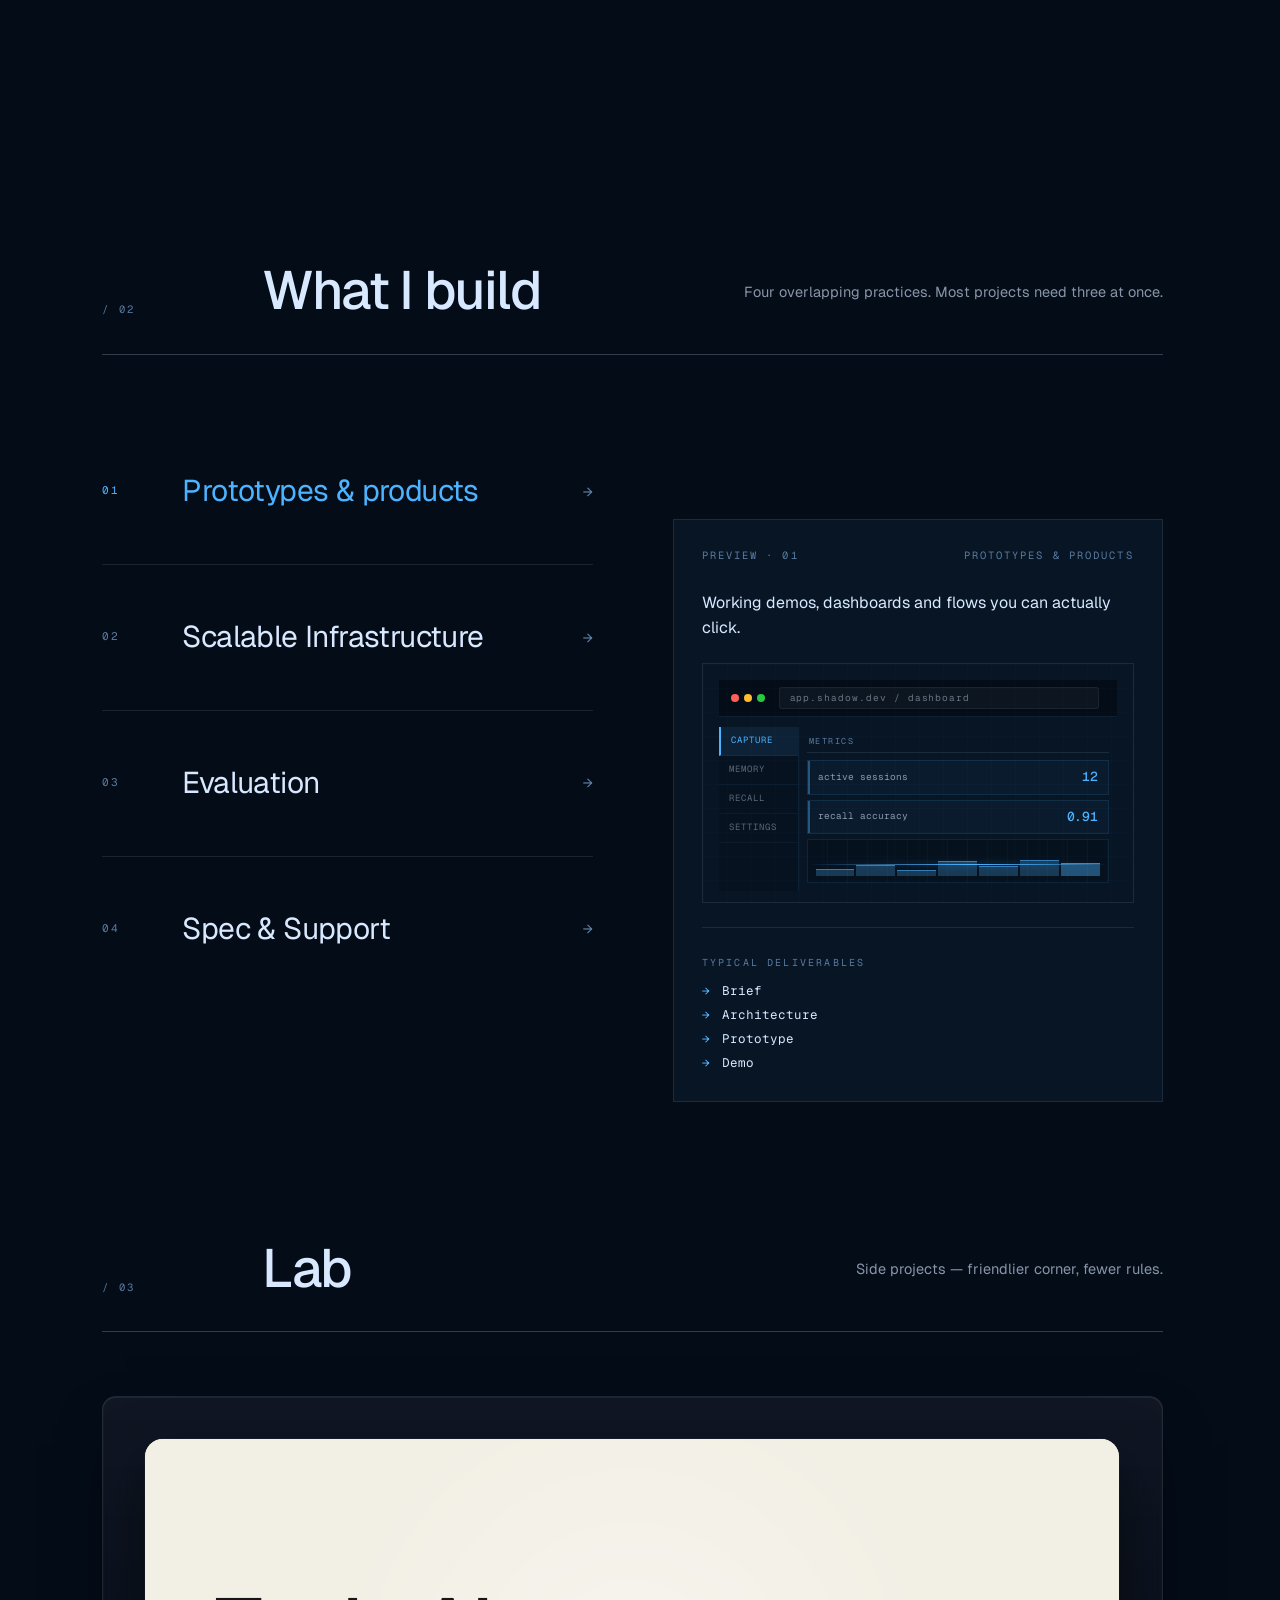
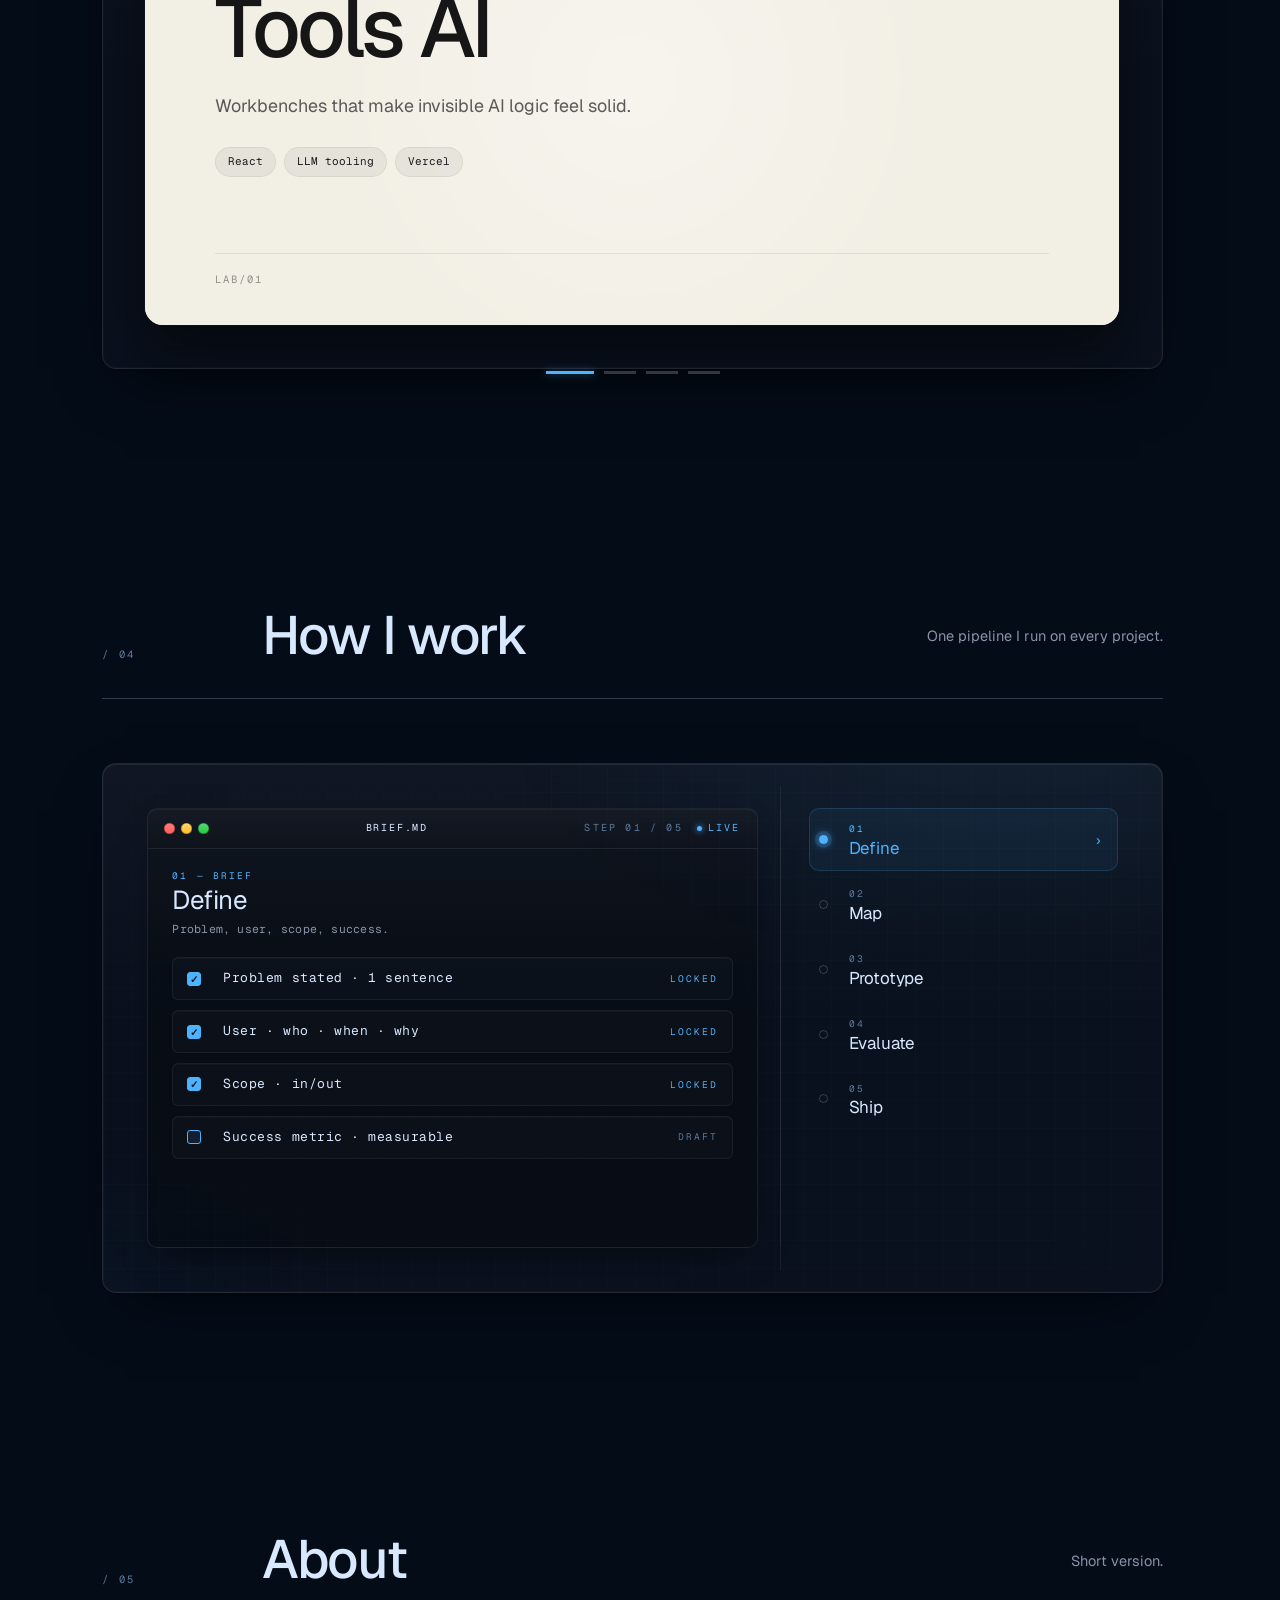
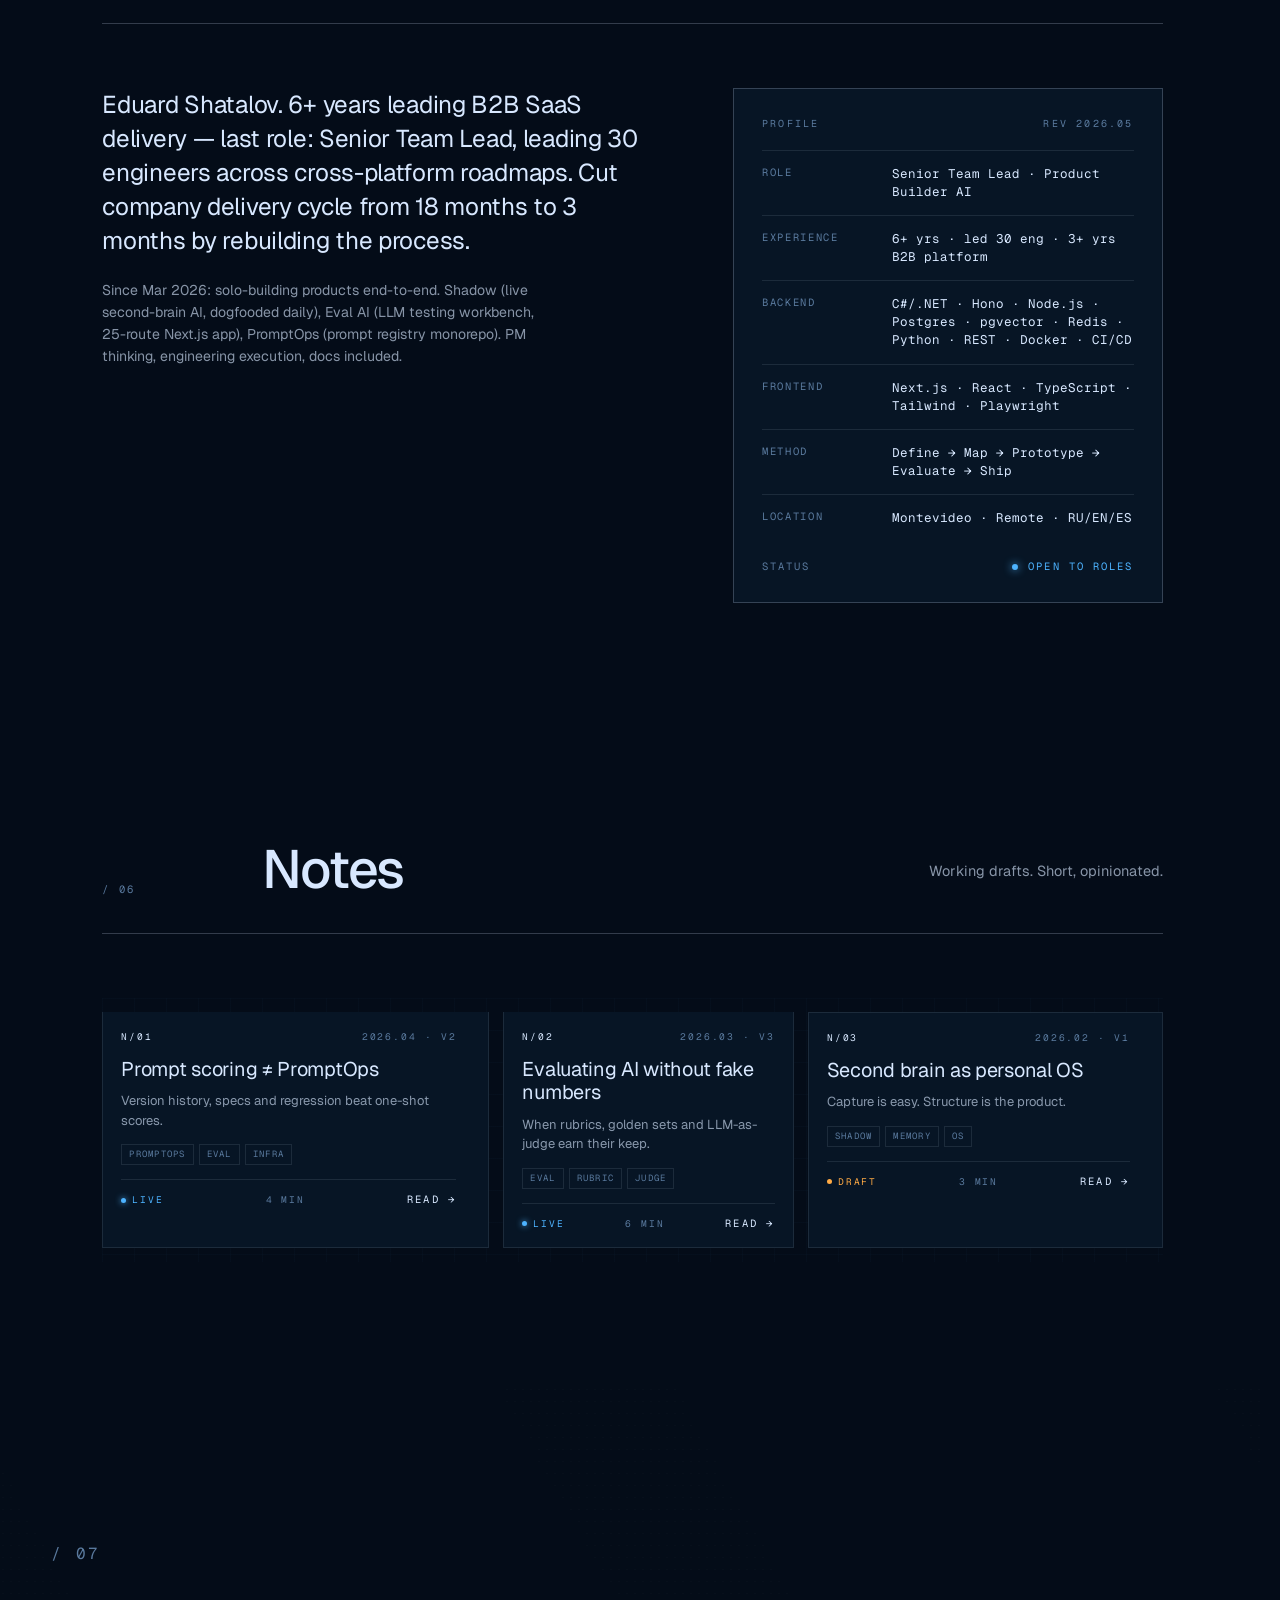
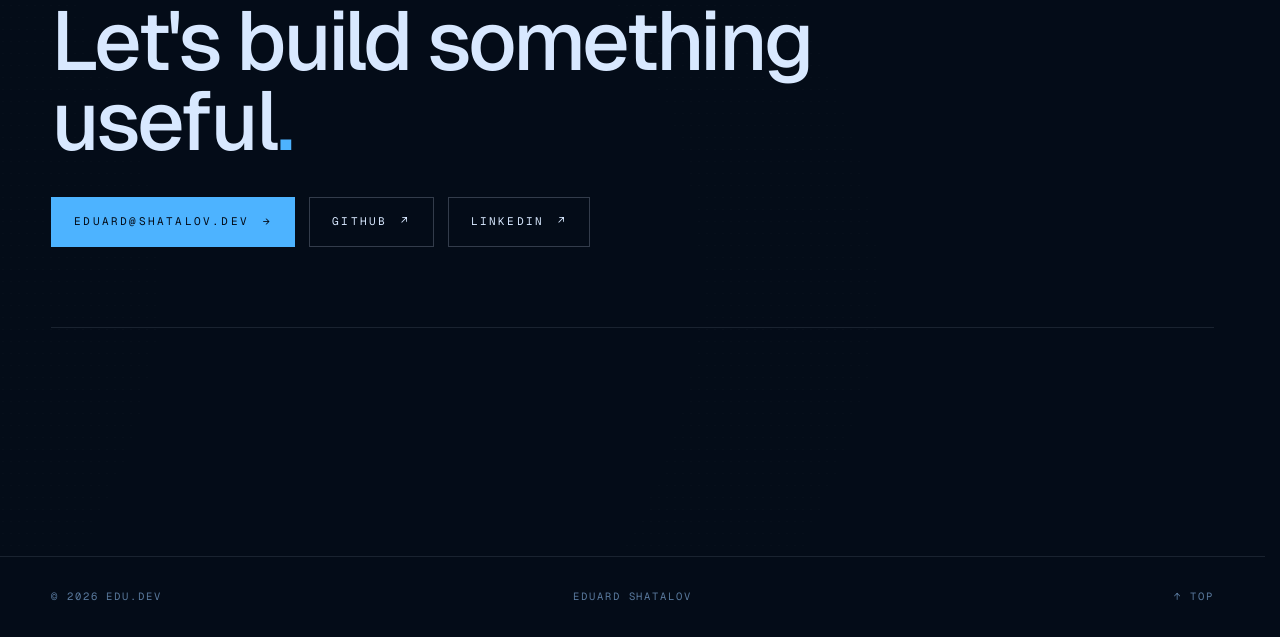
==== commit 62cdd07f: "fix(lab): softer flip — 24deg rotation (was 88), reverse direction - Reduce rotateY from 88deg to 24" ====
--- a/index.html
+++ b/index.html
@@ -691,10 +691,10 @@
   transform: translateZ(15px);
 }
 /* Lab card flip animation */
-@keyframes lab-flip-out { from { opacity:1; transform:perspective(800px) rotateY(0deg); } to { opacity:0; transform:perspective(800px) rotateY(-88deg); } }
-@keyframes lab-flip-in  { from { opacity:0; transform:perspective(800px) rotateY(88deg); }  to { opacity:1; transform:perspective(800px) rotateY(0deg); } }
-.winwin.flip-out { animation: lab-flip-out 0.2s ease-in  forwards; transform-origin: center; }
-.winwin.flip-in  { animation: lab-flip-in  0.22s ease-out forwards; transform-origin: center; }
+@keyframes lab-flip-out { from { opacity:1; transform:perspective(1400px) rotateY(0deg); } to { opacity:0; transform:perspective(1400px) rotateY(24deg); } }
+@keyframes lab-flip-in  { from { opacity:0; transform:perspective(1400px) rotateY(-24deg); } to { opacity:1; transform:perspective(1400px) rotateY(0deg); } }
+.winwin.flip-out { animation: lab-flip-out 0.22s ease-in  forwards; transform-origin: center; }
+.winwin.flip-in  { animation: lab-flip-in  0.26s ease-out forwards; transform-origin: center; }
 /* Lab card dark theme (odd index) */
 .winwin--dark { background: #07091a; }
 .winwin--dark .winwin__body { background: #07091a; }
